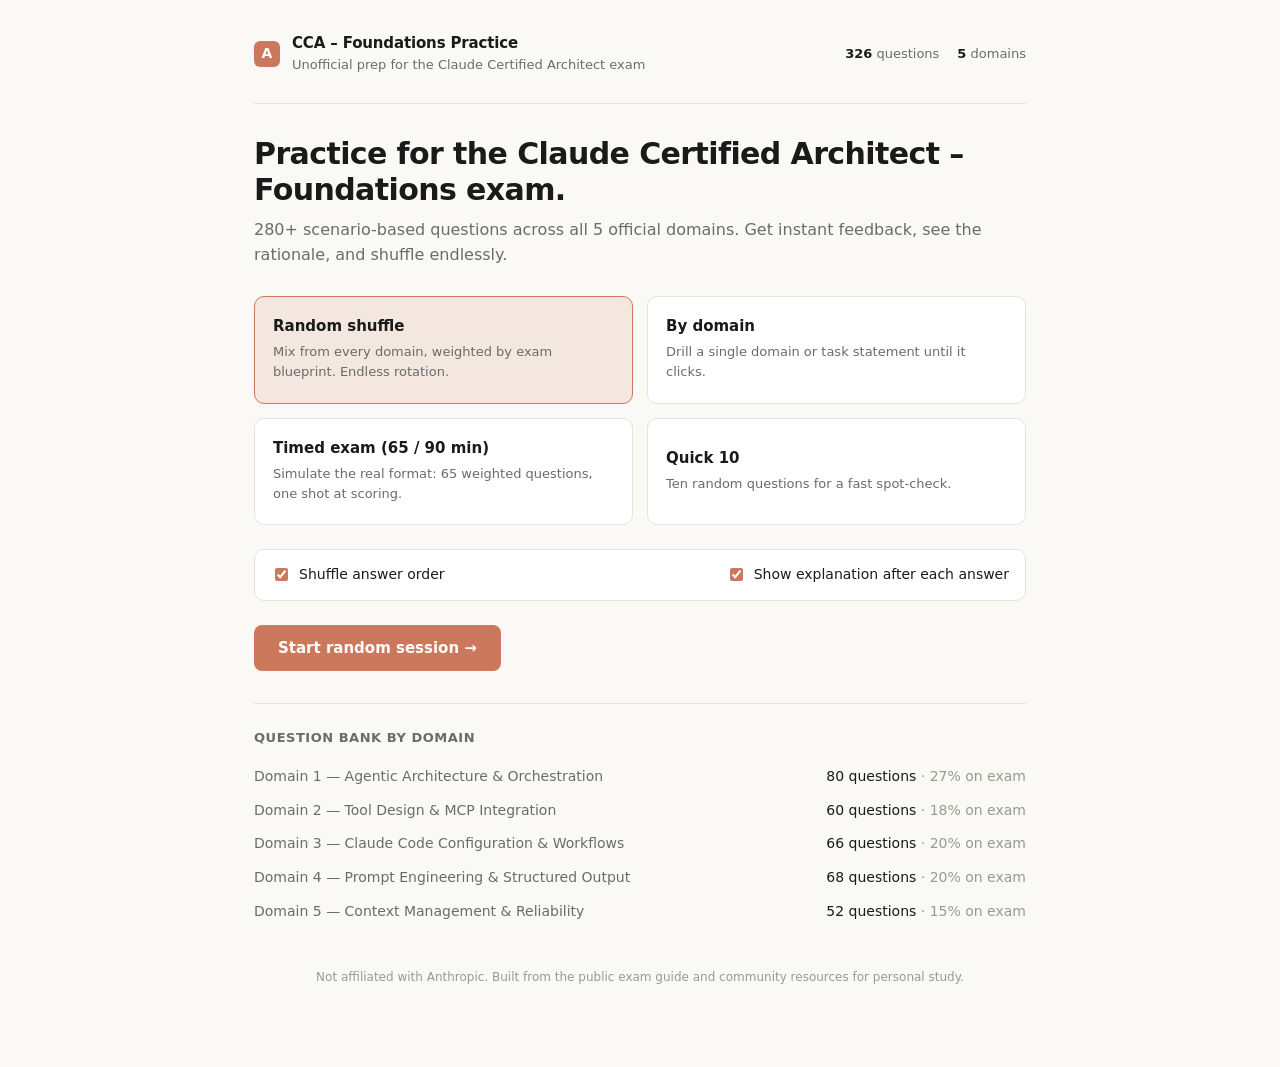
==== index.html @ 856ae4ff "Add files via upload" ====
<!DOCTYPE html>
<html lang="en">
<head>
<meta charset="UTF-8" />
<meta name="viewport" content="width=device-width, initial-scale=1.0" />
<title>Claude Certified Architect – Foundations · Practice</title>
<style>
  :root {
    --bg: #faf9f5;
    --surface: #ffffff;
    --surface-alt: #f5f4ed;
    --border: #e5e3da;
    --border-strong: #d6d3c4;
    --text: #1a1a1a;
    --text-muted: #6b6b6b;
    --text-faint: #9a9890;
    --accent: #cc785c;
    --accent-dark: #b06246;
    --accent-soft: #f4e7df;
    --correct: #2f7d32;
    --correct-soft: #e6f1e6;
    --wrong: #c0392b;
    --wrong-soft: #f8e6e3;
    --code-bg: #f0eee6;
    --shadow: 0 1px 2px rgba(0,0,0,.03), 0 4px 12px rgba(0,0,0,.04);
  }
  * { box-sizing: border-box; }
  html, body { margin: 0; padding: 0; }
  body {
    font-family: -apple-system, BlinkMacSystemFont, "Segoe UI", Inter, system-ui, sans-serif;
    color: var(--text);
    background: var(--bg);
    line-height: 1.55;
    font-size: 16px;
    min-height: 100vh;
  }
  code, .mono {
    font-family: "SF Mono", Menlo, Consolas, "Liberation Mono", monospace;
    font-size: 0.92em;
    background: var(--code-bg);
    padding: 1px 5px;
    border-radius: 3px;
  }
  .container { max-width: 820px; margin: 0 auto; padding: 32px 24px 80px; }
  header.top { display: flex; align-items: center; justify-content: space-between; padding-bottom: 28px; border-bottom: 1px solid var(--border); margin-bottom: 32px; }
  .brand { display: flex; align-items: center; gap: 12px; }
  .brand-mark { width: 26px; height: 26px; border-radius: 6px; background: var(--accent); display: grid; place-items: center; color: white; font-weight: 700; font-size: 14px; }
  .brand-title { font-weight: 600; letter-spacing: -0.01em; font-size: 15px; }
  .brand-sub { color: var(--text-muted); font-size: 13px; }
  .stats-mini { display: flex; gap: 18px; font-size: 13px; color: var(--text-muted); }
  .stats-mini b { color: var(--text); font-weight: 600; }

  /* HOME */
  .hero h1 { font-size: 30px; line-height: 1.2; margin: 0 0 10px; letter-spacing: -0.02em; }
  .hero p.lead { color: var(--text-muted); margin: 0 0 28px; font-size: 16px; }

  .mode-grid { display: grid; grid-template-columns: 1fr 1fr; gap: 14px; margin-bottom: 24px; }
  .mode-card {
    background: var(--surface);
    border: 1px solid var(--border);
    border-radius: 10px;
    padding: 18px 18px 20px;
    cursor: pointer;
    transition: border-color .15s, transform .15s;
    text-align: left;
    font: inherit;
    color: inherit;
  }
  .mode-card:hover { border-color: var(--border-strong); }
  .mode-card.active { border-color: var(--accent); background: var(--accent-soft); }
  .mode-card h3 { margin: 0 0 4px; font-size: 15px; font-weight: 600; }
  .mode-card p { margin: 0; font-size: 13px; color: var(--text-muted); }

  .domain-picker { display: none; margin-bottom: 24px; }
  .domain-picker.visible { display: block; }
  .domain-picker label { display: flex; align-items: center; gap: 10px; padding: 10px 14px; background: var(--surface); border: 1px solid var(--border); border-radius: 8px; margin-bottom: 8px; cursor: pointer; transition: border-color .15s; }
  .domain-picker label:hover { border-color: var(--border-strong); }
  .domain-picker input[type="radio"] { accent-color: var(--accent); }
  .domain-picker .domain-meta { color: var(--text-muted); font-size: 13px; margin-left: auto; }

  .options-row { display: flex; align-items: center; justify-content: space-between; gap: 16px; margin-bottom: 24px; padding: 14px 16px; background: var(--surface); border: 1px solid var(--border); border-radius: 10px; }
  .options-row label { display: flex; align-items: center; gap: 8px; font-size: 14px; color: var(--text); cursor: pointer; }
  .options-row input { accent-color: var(--accent); }

  .start-btn {
    display: inline-flex; align-items: center; gap: 8px;
    background: var(--accent); color: white;
    border: none; padding: 14px 24px;
    border-radius: 8px; font-size: 15px; font-weight: 600;
    cursor: pointer; transition: background .15s;
    font-family: inherit;
  }
  .start-btn:hover { background: var(--accent-dark); }
  .start-btn:disabled { background: var(--border-strong); cursor: not-allowed; }
  .start-btn.secondary { background: var(--surface); color: var(--text); border: 1px solid var(--border); }
  .start-btn.secondary:hover { background: var(--surface-alt); border-color: var(--border-strong); }

  .domain-stats { margin-top: 32px; padding-top: 24px; border-top: 1px solid var(--border); }
  .domain-stats h4 { margin: 0 0 12px; font-size: 13px; font-weight: 600; color: var(--text-muted); text-transform: uppercase; letter-spacing: 0.04em; }
  .domain-stat { display: flex; justify-content: space-between; padding: 6px 0; font-size: 14px; color: var(--text-muted); }
  .domain-stat b { color: var(--text); font-weight: 500; }

  /* QUIZ */
  .quiz-header { display: flex; align-items: center; justify-content: space-between; margin-bottom: 24px; padding-bottom: 14px; border-bottom: 1px solid var(--border); }
  .quiz-progress { font-size: 14px; color: var(--text-muted); }
  .quiz-progress b { color: var(--text); font-weight: 600; }
  .quiz-score { font-size: 14px; color: var(--text-muted); }
  .quiz-score .right { color: var(--correct); font-weight: 600; }
  .quiz-score .wrong { color: var(--wrong); font-weight: 600; }
  .quiz-timer { font-family: "SF Mono", Menlo, Consolas, monospace; font-size: 14px; color: var(--text); padding: 4px 10px; background: var(--surface-alt); border-radius: 6px; border: 1px solid var(--border); }
  .quiz-timer.warning { color: var(--wrong); border-color: var(--wrong); }
  .quiz-exit { background: none; border: none; color: var(--text-muted); cursor: pointer; font-size: 13px; padding: 6px 10px; border-radius: 6px; font-family: inherit; }
  .quiz-exit:hover { background: var(--surface-alt); color: var(--text); }

  .question-card {
    background: var(--surface);
    border: 1px solid var(--border);
    border-radius: 12px;
    padding: 28px 30px;
    margin-bottom: 24px;
  }
  .question-domain { font-size: 12px; color: var(--accent); font-weight: 600; text-transform: uppercase; letter-spacing: 0.06em; margin-bottom: 12px; }
  .question-text { font-size: 16px; line-height: 1.6; margin: 0 0 22px; color: var(--text); }
  .question-text code { background: var(--code-bg); }

  .options { display: flex; flex-direction: column; gap: 10px; }
  .option {
    display: flex; align-items: flex-start; gap: 12px;
    padding: 14px 16px;
    background: var(--surface);
    border: 1px solid var(--border);
    border-radius: 8px;
    cursor: pointer;
    transition: border-color .12s, background .12s;
    font-size: 15px;
    line-height: 1.5;
  }
  .option:hover:not(.disabled) { border-color: var(--border-strong); background: var(--surface-alt); }
  .option.selected { border-color: var(--accent); background: var(--accent-soft); }
  .option.correct { border-color: var(--correct); background: var(--correct-soft); }
  .option.wrong { border-color: var(--wrong); background: var(--wrong-soft); }
  .option.disabled { cursor: default; }
  .option-letter {
    flex-shrink: 0;
    width: 26px; height: 26px;
    border-radius: 50%;
    background: var(--surface-alt);
    border: 1px solid var(--border);
    display: grid; place-items: center;
    font-size: 13px; font-weight: 600;
    color: var(--text-muted);
  }
  .option.selected .option-letter { background: var(--accent); color: white; border-color: var(--accent); }
  .option.correct .option-letter { background: var(--correct); color: white; border-color: var(--correct); }
  .option.wrong .option-letter { background: var(--wrong); color: white; border-color: var(--wrong); }
  .option-text { flex: 1; }
  .option-text code { font-size: 0.88em; }

  .verdict {
    margin-top: 22px;
    padding: 18px 20px;
    border-radius: 8px;
    border-left: 3px solid;
  }
  .verdict.correct { background: var(--correct-soft); border-left-color: var(--correct); }
  .verdict.wrong { background: var(--wrong-soft); border-left-color: var(--wrong); }
  .verdict-title { font-weight: 600; margin-bottom: 8px; font-size: 14px; }
  .verdict.correct .verdict-title { color: var(--correct); }
  .verdict.wrong .verdict-title { color: var(--wrong); }
  .verdict-explanation { font-size: 14px; line-height: 1.6; color: var(--text); }
  .verdict-explanation code { background: rgba(0,0,0,.06); }

  .actions { display: flex; gap: 12px; justify-content: space-between; align-items: center; margin-top: 8px; }
  .actions-left, .actions-right { display: flex; gap: 10px; }

  /* SUMMARY */
  .summary-card { background: var(--surface); border: 1px solid var(--border); border-radius: 12px; padding: 32px; text-align: center; margin-bottom: 24px; }
  .summary-card h2 { margin: 0 0 8px; font-size: 26px; letter-spacing: -0.02em; }
  .summary-card .big-score { font-size: 56px; font-weight: 700; color: var(--accent); margin: 18px 0 6px; letter-spacing: -0.03em; }
  .summary-card .scaled-score { font-size: 14px; color: var(--text-muted); margin-bottom: 24px; }
  .summary-card .pass-pill { display: inline-block; padding: 6px 14px; border-radius: 999px; font-size: 13px; font-weight: 600; }
  .summary-card .pass-pill.pass { background: var(--correct-soft); color: var(--correct); }
  .summary-card .pass-pill.fail { background: var(--wrong-soft); color: var(--wrong); }
  .summary-breakdown { background: var(--surface); border: 1px solid var(--border); border-radius: 12px; padding: 20px 24px; margin-bottom: 24px; }
  .summary-breakdown h4 { margin: 0 0 14px; font-size: 14px; font-weight: 600; }
  .breakdown-row { display: flex; align-items: center; gap: 12px; padding: 8px 0; font-size: 14px; }
  .breakdown-name { flex: 1; }
  .breakdown-bar { flex: 2; height: 8px; background: var(--surface-alt); border-radius: 4px; overflow: hidden; }
  .breakdown-bar-fill { height: 100%; background: var(--accent); transition: width .4s ease; }
  .breakdown-num { font-variant-numeric: tabular-nums; color: var(--text-muted); min-width: 60px; text-align: right; }

  .footer-note { text-align: center; font-size: 12px; color: var(--text-faint); margin-top: 40px; }

  @media (max-width: 600px) {
    .container { padding: 20px 16px 60px; }
    .question-card { padding: 22px 20px; }
    .mode-grid { grid-template-columns: 1fr; }
    .hero h1 { font-size: 24px; }
    .options-row { flex-direction: column; align-items: flex-start; }
  }
</style>
</head>
<body>
<div class="container">
  <header class="top">
    <div class="brand">
      <div class="brand-mark">A</div>
      <div>
        <div class="brand-title">CCA – Foundations Practice</div>
        <div class="brand-sub">Unofficial prep for the Claude Certified Architect exam</div>
      </div>
    </div>
    <div class="stats-mini" id="statsMini"></div>
  </header>

  <!-- HOME VIEW -->
  <section id="homeView">
    <div class="hero">
      <h1>Practice for the Claude Certified Architect – Foundations exam.</h1>
      <p class="lead">280+ scenario-based questions across all 5 official domains. Get instant feedback, see the rationale, and shuffle endlessly.</p>
    </div>

    <div class="mode-grid">
      <button class="mode-card active" data-mode="random" id="modeRandom">
        <h3>Random shuffle</h3>
        <p>Mix from every domain, weighted by exam blueprint. Endless rotation.</p>
      </button>
      <button class="mode-card" data-mode="domain" id="modeDomain">
        <h3>By domain</h3>
        <p>Drill a single domain or task statement until it clicks.</p>
      </button>
      <button class="mode-card" data-mode="exam" id="modeExam">
        <h3>Timed exam (65 / 90 min)</h3>
        <p>Simulate the real format: 65 weighted questions, one shot at scoring.</p>
      </button>
      <button class="mode-card" data-mode="quickset" id="modeQuickset">
        <h3>Quick 10</h3>
        <p>Ten random questions for a fast spot-check.</p>
      </button>
    </div>

    <div class="domain-picker" id="domainPicker"></div>

    <div class="options-row">
      <label><input type="checkbox" id="optShuffle" checked /> Shuffle answer order</label>
      <label><input type="checkbox" id="optExplain" checked /> Show explanation after each answer</label>
    </div>

    <button class="start-btn" id="startBtn">Start practice →</button>

    <div class="domain-stats">
      <h4>Question bank by domain</h4>
      <div id="domainStats"></div>
    </div>
  </section>

  <!-- QUIZ VIEW -->
  <section id="quizView" style="display:none;">
    <div class="quiz-header">
      <div class="quiz-progress">Question <b id="qNum">1</b> of <b id="qTotal">10</b></div>
      <div class="quiz-timer" id="quizTimer" style="display:none;">90:00</div>
      <div class="quiz-score" id="quizScore"><span class="right">0</span> correct · <span class="wrong">0</span> wrong</div>
      <button class="quiz-exit" id="quizExit">Exit</button>
    </div>
    <div id="questionContainer"></div>
  </section>

  <!-- SUMMARY VIEW -->
  <section id="summaryView" style="display:none;"></section>

  <div class="footer-note">
    Not affiliated with Anthropic. Built from the public exam guide and community resources for personal study.
  </div>
</div>

<script>
/* ====================================================================
   DOMAIN METADATA
   ==================================================================== */
const DOMAINS = {
  d1: { name: "Agentic Architecture & Orchestration", weight: 0.27, short: "Domain 1" },
  d2: { name: "Tool Design & MCP Integration", weight: 0.18, short: "Domain 2" },
  d3: { name: "Claude Code Configuration & Workflows", weight: 0.20, short: "Domain 3" },
  d4: { name: "Prompt Engineering & Structured Output", weight: 0.20, short: "Domain 4" },
  d5: { name: "Context Management & Reliability", weight: 0.15, short: "Domain 5" },
};

/* QUESTION_BANK is appended below in a separate <script> block. */
</script>
<script id="bankScript">
/* QUESTION BANK */
window.QUESTION_BANK = [
/* ============================================================
   DOMAIN 1 — Agentic Architecture & Orchestration (27%)
   ============================================================ */

/* --- 1.1 Agentic loop --- */
{domain:"d1",task:"1.1 Agentic loop",question:"You are implementing an agentic loop with the Claude Agent SDK. After each API response, what is the correct signal to determine whether the loop should continue executing tool calls?",options:["The value of <code>stop_reason</code> — continue when it is <code>\"tool_use\"</code>, terminate when it is <code>\"end_turn\"</code>","Whether the assistant's text content contains a phrase like 'I'm done' or 'task complete'","Whether you have exceeded an arbitrary maximum iteration count (e.g., 10 iterations)","Whether the most recent tool returned a success status code"],correct:0,explanation:"The agentic loop lifecycle is driven by <code>stop_reason</code>. The model returns <code>\"tool_use\"</code> when it wants you to execute tools and return results, and <code>\"end_turn\"</code> when it has finished. Parsing natural language, using iteration caps as the primary stopping mechanism, or checking tool status are all anti-patterns explicitly called out in the exam guide."},
{domain:"d1",task:"1.1 Agentic loop",question:"After Claude returns a <code>tool_use</code> response and your code executes the requested tool, what must happen before the next API call so the model can reason about the next action?",options:["The tool result must be appended to the conversation history as a <code>tool_result</code> message before the next request","The previous turns should be summarized to save context space","The system prompt should be regenerated to include the new information","The tool result should be stored externally and referenced by ID in the next prompt"],correct:0,explanation:"Tool results must be appended to conversation history so the model can incorporate the new information into its next reasoning step. Summarizing prematurely, regenerating the system prompt, or storing results externally would deprive the model of the data it needs to continue the loop coherently."},
{domain:"d1",task:"1.1 Agentic loop",question:"A junior engineer's agent terminates whenever the assistant message contains the word 'finished'. The agent occasionally stops mid-task. What anti-pattern is this?",options:["Using natural language signals as a loop termination indicator","Failing to handle <code>permission_denied</code> errors","Not using forced tool choice","Mismatched MCP server configurations"],correct:0,explanation:"Parsing assistant text to determine loop termination is an explicit anti-pattern. The correct mechanism is <code>stop_reason</code>. Models may use words like 'finished' mid-reasoning, which causes premature termination."},
{domain:"d1",task:"1.1 Agentic loop",question:"Which distinguishes a true agentic loop from a pre-configured decision tree?",options:["In an agentic loop, the model reasons about which tool to call next based on accumulated context; a decision tree follows fixed, pre-configured tool sequences","Agentic loops always run faster than decision trees","Agentic loops require an MCP server while decision trees do not","Decision trees can use parallel tool calls but agentic loops cannot"],correct:0,explanation:"Model-driven decision-making is the defining property of agentic loops. The model dynamically chooses what to do next based on tool outputs and prior context, rather than executing a pre-defined sequence."},
{domain:"d1",task:"1.1 Agentic loop",question:"Your loop relies on a hard cap of 5 iterations as the primary stop mechanism. Legitimate multi-step tasks get cut off; simple tasks waste iterations. What is the right fix?",options:["Drive termination by <code>stop_reason == \"end_turn\"</code>; reserve a generous iteration cap only as a safety backstop","Increase the cap to 50 so it rarely fires","Have the model emit a structured 'done' tool call instead","Switch to a non-agentic, single-prompt approach"],correct:0,explanation:"Iteration caps are appropriate only as a defensive backstop against runaway loops, not as the primary stopping signal. The model itself signals task completion via <code>stop_reason: \"end_turn\"</code>."},
{domain:"d1",task:"1.1 Agentic loop",question:"In the agentic loop, where does tool execution happen?",options:["Your application code runs the tool, then returns the result to Claude on the next request","Claude executes the tool internally inside the model","The MCP server executes the tool autonomously without your code","The tool is described in the system prompt but never actually executed"],correct:0,explanation:"Claude never executes tools directly — it requests tool calls. Your application is responsible for running the tool and feeding the result back as a <code>tool_result</code> message."},
{domain:"d1",task:"1.1 Agentic loop",question:"You receive a response with <code>stop_reason: \"end_turn\"</code> but the agent has not yet completed its multi-step task. What is most likely wrong?",options:["The model decided it had nothing more to do — review the system prompt and tool descriptions so it understands the full scope of the task","You should ignore <code>stop_reason</code> and keep calling tools","The Claude API is broken — file a bug","You need to add more iterations to the cap"],correct:0,explanation:"<code>end_turn</code> means the model believes it is done. If the model is terminating prematurely, the fix is in the inputs — clearer task descriptions, better tool descriptions, or richer initial context — not overriding the stop signal."},
{domain:"d1",task:"1.1 Agentic loop",question:"Which of these is the most reliable way for the model to communicate that it requires another iteration of tool execution?",options:["The <code>stop_reason</code> field set to <code>\"tool_use\"</code> with one or more <code>tool_use</code> blocks in the content","Assistant text saying 'Please run this tool next'","A custom tool named <code>need_more_iterations</code>","An undefined number of empty turns to signal continuation"],correct:0,explanation:"<code>stop_reason: \"tool_use\"</code> combined with concrete <code>tool_use</code> blocks is the standardized, deterministic signal. Anything else relies on parsing or convention."},
{domain:"d1",task:"1.1 Agentic loop",question:"Your team is debating whether to add tool results to conversation history or store them externally and pass only summaries. Which approach preserves the model's ability to reason about prior tool outputs?",options:["Appending the actual tool result content (potentially trimmed) to conversation history so the model can re-read it on subsequent turns","Discarding tool results after each turn to save context tokens","Storing results in a database and passing only the ID","Asking the model to memorize results in its weights"],correct:0,explanation:"The model is stateless across turns; everything it can reason about must be in the conversation history. Trimming verbose tool outputs is reasonable, but stripping them entirely leaves the model blind. (Models have no persistent memory.)"},
{domain:"d1",task:"1.1 Agentic loop",question:"Which is an anti-pattern for agentic loop control flow?",options:["Setting an arbitrary iteration cap as the primary stopping mechanism rather than as a safety net","Inspecting <code>stop_reason</code> after each response","Adding tool results back to the message history","Allowing the model to choose which tool to call next"],correct:0,explanation:"The exam guide explicitly lists 'setting arbitrary iteration caps as the primary stopping mechanism' as an anti-pattern."},

/* --- 1.2 Multi-agent coordinator-subagent --- */
{domain:"d1",task:"1.2 Coordinator-subagent",question:"In a hub-and-spoke multi-agent system, which agent is responsible for inter-subagent communication, error handling, and information routing?",options:["The coordinator agent — subagents communicate only through the coordinator, not directly with each other","Each subagent communicates peer-to-peer with the others as needed","A shared message bus that no agent owns","The Claude API itself routes messages automatically"],correct:0,explanation:"Hub-and-spoke means all inter-subagent communication goes through the coordinator. This gives observability, consistent error handling, and controlled information flow. Peer-to-peer subagent communication is an anti-pattern."},
{domain:"d1",task:"1.2 Coordinator-subagent",question:"You are running a multi-agent research system. The synthesis subagent reports it has 'no source material to summarize' even though the web search subagent ran successfully. What is the most likely cause?",options:["Subagents have isolated context — the coordinator did not explicitly pass the web search findings into the synthesis subagent's prompt","Claude lost the web search results between turns","The synthesis subagent's system prompt is too long","The web search subagent is hallucinating"],correct:0,explanation:"Subagents do NOT automatically inherit the coordinator's context or other subagents' outputs. The coordinator must explicitly pass relevant findings (with metadata like source URLs) in each subagent's prompt."},
{domain:"d1",task:"1.2 Coordinator-subagent",question:"After running a multi-agent research system on the topic 'impact of AI on creative industries,' your final reports cover only visual arts, completely missing music, writing, and film. The coordinator's logs show it decomposed the topic into: 'AI in digital art creation,' 'AI in graphic design,' and 'AI in photography.' What is the most likely root cause?",options:["The coordinator's task decomposition was too narrow, producing subagent assignments that didn't cover all relevant domains of the topic","The synthesis agent filtered out non-visual creative industries","The web search agent's queries were not comprehensive enough","The document analysis agent applied overly restrictive relevance criteria"],correct:0,explanation:"This is question 7 from the official guide. The coordinator's decomposition is the root cause — subagents executed correctly within the scope they were given. Blaming downstream agents misses that they did exactly what was asked."},
{domain:"d1",task:"1.2 Coordinator-subagent",question:"You want to reduce duplication across subagents researching a broad topic. What is the recommended approach?",options:["The coordinator partitions the research scope across subagents (e.g., distinct subtopics or source types) so each agent's work doesn't overlap","Run all subagents on the full topic and dedupe results afterward","Give every subagent identical prompts and pick the best result","Let subagents negotiate scope peer-to-peer"],correct:0,explanation:"The coordinator should partition scope upfront — assigning distinct subtopics or source types — to minimize redundancy and maximize coverage."},
{domain:"d1",task:"1.2 Coordinator-subagent",question:"Your coordinator agent always routes every query through the full pipeline (search → analyze → synthesize → report), even for simple lookups. What pattern would make the system more efficient?",options:["Design the coordinator to analyze query requirements and dynamically select which subagents to invoke","Hard-code the pipeline order in code so it cannot be skipped","Replace subagents with a single monolithic agent","Remove the synthesis agent for simple cases"],correct:0,explanation:"Dynamic subagent selection is the recommended pattern. The coordinator should analyze the query and route only through subagents that are actually needed."},
{domain:"d1",task:"1.2 Coordinator-subagent",question:"Why is iterative refinement (coordinator evaluates synthesis output → re-delegates to fill gaps → re-invokes synthesis) often more effective than a single-pass pipeline?",options:["A single pass cannot self-correct for missing coverage; iterative refinement lets the coordinator close gaps until coverage is sufficient","Iterative refinement is always cheaper","It avoids the need for any subagents at all","Single-pass pipelines do not support tool use"],correct:0,explanation:"Iterative refinement enables the coordinator to detect coverage gaps in the synthesis output and re-delegate targeted queries — producing higher-quality, more complete results."},
{domain:"d1",task:"1.2 Coordinator-subagent",question:"Two subagents in your system communicate directly with each other to share intermediate findings. What problem does this create?",options:["It bypasses the coordinator, losing observability, consistent error handling, and controlled information flow","It improves performance because messages don't have to round-trip","It is the recommended pattern for coordinator-subagent systems","It only works if both subagents share the same system prompt"],correct:0,explanation:"All subagent communication should be routed through the coordinator. Peer-to-peer subagent chatter undermines the architectural benefits of hub-and-spoke."},
{domain:"d1",task:"1.2 Coordinator-subagent",question:"In a hub-and-spoke pattern, the coordinator's primary responsibilities include all of the following EXCEPT:",options:["Inheriting context automatically from each subagent at the end of their work","Task decomposition","Delegation to appropriate subagents","Aggregating results from multiple subagents"],correct:0,explanation:"There is no automatic context inheritance from subagents — they return results explicitly. The coordinator's job is decomposition, delegation, aggregation, and error handling."},
{domain:"d1",task:"1.2 Coordinator-subagent",question:"A risk specific to coordinator-led task decomposition is:",options:["Overly narrow decomposition that produces subagent assignments which fail to cover all relevant aspects of a broad topic","Subagents refusing to follow instructions","The coordinator running out of memory","The Task tool returning incorrect results"],correct:0,explanation:"The exam guide highlights overly narrow task decomposition as a key risk leading to incomplete topic coverage."},
{domain:"d1",task:"1.2 Coordinator-subagent",question:"You design coordinator prompts that specify research goals and quality criteria, not step-by-step procedural instructions. Why?",options:["Goals-and-criteria prompts let subagents adapt their approach to what they discover; step-by-step instructions prevent useful adaptation","Procedural instructions cause MCP servers to fail","The Task tool only accepts goal-based prompts","Goals-and-criteria prompts are required by the Claude API"],correct:0,explanation:"Specifying goals and quality criteria gives subagents room to adapt. Rigid procedural instructions remove the very flexibility that makes agentic systems valuable."},

/* --- 1.3 Subagent invocation, context passing --- */
{domain:"d1",task:"1.3 Subagent invocation",question:"You configured a coordinator agent that needs to spawn subagents, but the coordinator cannot invoke them. What is most likely missing?",options:["The coordinator's <code>allowedTools</code> does not include <code>\"Task\"</code>","The subagents are missing their system prompts","The MCP server is not running","The coordinator's model has insufficient context"],correct:0,explanation:"The <code>Task</code> tool is the mechanism for spawning subagents. <code>allowedTools</code> must include <code>\"Task\"</code> for a coordinator to invoke them."},
{domain:"d1",task:"1.3 Subagent invocation",question:"To explore two different refactoring strategies from a shared codebase analysis baseline, which Agent SDK feature should you use?",options:["<code>fork_session</code> — creates independent branches from a shared analysis baseline","<code>--resume</code> — resumes a single named session","<code>Task</code> tool — only for spawning new subagents","<code>/compact</code> — only for reducing context"],correct:0,explanation:"<code>fork_session</code> is purpose-built for exploring divergent approaches from a shared baseline. Each branch is independent but shares the same starting point."},
{domain:"d1",task:"1.3 Subagent invocation",question:"You want a coordinator to dispatch parallel subagents to research three independent subtopics simultaneously. What's the right pattern?",options:["Emit multiple <code>Task</code> tool calls in a single coordinator response, rather than across separate turns","Send three separate API requests in parallel from your application","Have one subagent recursively spawn the others","Use <code>tool_choice: \"any\"</code> three times"],correct:0,explanation:"Parallel subagents are launched by emitting multiple <code>Task</code> tool calls in one coordinator response. This is how parallelism is expressed in the Agent SDK."},
{domain:"d1",task:"1.3 Subagent invocation",question:"A subagent's prompt receives a list of web search findings. To preserve source attribution through downstream synthesis, you should structure the data so:",options:["Content and metadata (source URLs, document names, page numbers) are separated and explicitly labeled","All findings are concatenated into a single string with no markers","Sources are stripped to save tokens; only claims are kept","Metadata is sent in a separate API request"],correct:0,explanation:"Structured separation of content from metadata is essential for downstream agents to preserve attribution. Concatenation loses traceability."},
{domain:"d1",task:"1.3 Subagent invocation",question:"What is the <code>AgentDefinition</code> object used to configure?",options:["The description, system prompt, and tool restrictions for a specific subagent type","The model parameters like temperature and max tokens","The MCP server's authentication credentials","The CLAUDE.md hierarchy"],correct:0,explanation:"<code>AgentDefinition</code> configures per-subagent settings: descriptions, system prompts, and tool restrictions."},
{domain:"d1",task:"1.3 Subagent invocation",question:"Your synthesis subagent receives a prompt that references 'the findings' but contains no actual findings. What is the bug?",options:["The coordinator failed to inline the prior agents' findings directly into the synthesis subagent's prompt","The synthesis subagent's <code>allowedTools</code> is wrong","The Task tool requires explicit fork instructions","The model needs more max_tokens"],correct:0,explanation:"Subagents don't share memory. Findings from prior agents must be included verbatim (or structured) inside the new subagent's prompt."},
{domain:"d1",task:"1.3 Subagent invocation",question:"A user keeps asking 'what did you find earlier?' after subagents return their work. Where should you persist findings so the coordinator can reference them later?",options:["In the coordinator's own conversation context (e.g., scratchpad files or in-message summaries) — subagents' internal context is not shared","In each subagent's system prompt","In a global variable in your application","Via the Task tool's built-in shared memory"],correct:0,explanation:"There is no built-in shared memory between subagents. The coordinator must explicitly capture findings into its own context (a scratchpad file or summary block) for later reference."},
{domain:"d1",task:"1.3 Subagent invocation",question:"Why is it preferable to pass complete findings into a subagent's prompt rather than relying on parent context inheritance?",options:["Subagent context is isolated; no inheritance exists, so anything the subagent needs must be passed explicitly","Inheritance is too slow","Inheritance requires special MCP servers","The model's training prevents inheritance"],correct:0,explanation:"There is no automatic parent-to-subagent context inheritance. Explicit passing is the only reliable mechanism."},
{domain:"d1",task:"1.3 Subagent invocation",question:"You want subagents to handle ambiguous research questions adaptively rather than mechanically follow instructions. How should you phrase coordinator prompts?",options:["Specify research goals and quality criteria, leaving the subagent room to adapt its method","Provide step-by-step procedural instructions for every possible sub-case","Have the coordinator generate a deterministic plan first, then dispatch","Use <code>tool_choice: \"any\"</code> for every subagent invocation"],correct:0,explanation:"Goals-and-criteria prompts enable subagent adaptability; rigid procedural instructions undermine it."},
{domain:"d1",task:"1.3 Subagent invocation",question:"In a coordinator-subagent system, which is true of <code>fork_session</code>?",options:["It creates independent branches from a shared analysis baseline so parallel exploration paths can diverge","It restores a single past session by name","It enables peer-to-peer subagent communication","It is the only way to spawn subagents"],correct:0,explanation:"<code>fork_session</code> is specifically for branching from a baseline. <code>--resume</code> is for restoring a single named session; <code>Task</code> is for spawning subagents."},

/* --- 1.4 Multi-step workflows, enforcement, handoffs --- */
{domain:"d1",task:"1.4 Enforcement & handoffs",question:"Production data shows that in 12% of cases, your customer support agent skips <code>get_customer</code> entirely and calls <code>lookup_order</code> using only the customer's stated name, occasionally leading to misidentified accounts and incorrect refunds. What change would most effectively address this reliability issue?",options:["Add a programmatic prerequisite that blocks <code>lookup_order</code> and <code>process_refund</code> calls until <code>get_customer</code> has returned a verified customer ID","Enhance the system prompt to state that customer verification via <code>get_customer</code> is mandatory before any order operations","Add few-shot examples showing the agent always calling <code>get_customer</code> first, even when customers volunteer order details","Implement a routing classifier that analyzes each request and enables only the subset of tools appropriate for that request type"],correct:0,explanation:"This is question 1 from the official guide. When a specific tool sequence is required for critical business logic (like verifying customer identity before processing refunds), programmatic enforcement provides deterministic guarantees. Prompt-based approaches (B and C) are probabilistic. Option D addresses tool availability, not ordering."},
{domain:"d1",task:"1.4 Enforcement & handoffs",question:"For a workflow with financial consequences (e.g., refunds above $500 require human approval), which approach gives deterministic compliance?",options:["A programmatic hook that intercepts the tool call and blocks/escalates based on the amount","A system prompt instruction that says 'never approve refunds above $500'","Few-shot examples that demonstrate refusals","Using <code>tool_choice: \"any\"</code>"],correct:0,explanation:"Hooks and programmatic interceptors give deterministic guarantees. Prompt-based instructions, including emphatic ones, have a non-zero failure rate and are unsuitable when financial consequences are involved."},
{domain:"d1",task:"1.4 Enforcement & handoffs",question:"You need to escalate a complex case to a human agent who will not have access to the conversation transcript. The handoff summary should include:",options:["Customer ID, root cause analysis, refund amount, and recommended action","The entire conversation transcript verbatim","Only the customer's original complaint","A link to the agent's internal scratchpad"],correct:0,explanation:"Structured handoff summaries include the data the human needs to act: customer ID, root cause, amounts, and a recommended action. Dumping a transcript or sending only the complaint forces the human to redo the work."},
{domain:"d1",task:"1.4 Enforcement & handoffs",question:"A customer message contains multiple unrelated concerns (billing dispute + shipping question + account update). What's the recommended approach?",options:["Decompose the message into distinct items and investigate each in parallel using shared context, then synthesize a unified resolution","Address only the first concern; ask the customer to resend the rest","Escalate the entire message to a human","Pick the one concern with the highest priority and ignore the rest"],correct:0,explanation:"Multi-concern requests should be decomposed and processed in parallel using shared context, then synthesized. This is more efficient and more thorough than sequential single-concern handling."},
{domain:"d1",task:"1.4 Enforcement & handoffs",question:"Why is prompt-based guidance insufficient when compliance is required (e.g., identity verification before financial operations)?",options:["Prompt instructions have a non-zero failure rate; deterministic compliance requires programmatic mechanisms","Prompts cost too much in tokens","Prompts are slower than hooks","Prompts cannot reference tool names"],correct:0,explanation:"Probabilistic compliance from prompts is unacceptable when failures have legal or financial consequences. Hooks/prerequisites give deterministic enforcement."},
{domain:"d1",task:"1.4 Enforcement & handoffs",question:"You want to block <code>process_refund</code> until <code>get_customer</code> has returned a verified ID. Where does this logic belong?",options:["In a programmatic prerequisite gate that checks state before allowing <code>process_refund</code>","In the system prompt as a 'never call X before Y' rule","Inside the model's training","In a follow-up review pass after the call already happened"],correct:0,explanation:"Programmatic gates enforce ordering reliably. System prompt rules can be bypassed by the model on edge cases."},
{domain:"d1",task:"1.4 Enforcement & handoffs",question:"Which of the following is NOT a recommended element of a structured handoff to a human agent?",options:["The agent's internal reasoning trace from every prior turn","Customer ID","Root cause analysis","Recommended action"],correct:0,explanation:"Reasoning traces are noise to the receiving human; they need structured, actionable summaries — customer ID, root cause, and recommendation."},
{domain:"d1",task:"1.4 Enforcement & handoffs",question:"Your agent achieves 55% first-contact resolution — well below the 80% target. Logs show it escalates straightforward cases (e.g., standard damage replacements with photo evidence) while attempting to autonomously handle complex situations requiring policy exceptions. What's the most effective way to improve escalation calibration?",options:["Add explicit escalation criteria to the system prompt with few-shot examples demonstrating when to escalate versus resolve autonomously","Have the agent self-report a confidence score (1-10) before each response and route to humans when confidence falls below a threshold","Deploy a separate classifier model trained on historical tickets to predict escalation","Implement sentiment analysis to detect customer frustration and auto-escalate"],correct:0,explanation:"This is question 3 from the official guide. Explicit criteria with few-shot examples directly addresses the root cause: unclear decision boundaries. LLM self-reported confidence is poorly calibrated, classifier-based routing is over-engineered, and sentiment doesn't correlate with case complexity."},
{domain:"d1",task:"1.4 Enforcement & handoffs",question:"For a workflow with strict ordering requirements (e.g., 'always preview before execute'), which design is most reliable?",options:["Two separate tools — <code>preview</code> returns a single-use token; <code>execute</code> requires that token","One tool with a <code>preview: boolean</code> flag","A system prompt rule stating 'always preview first'","Few-shot examples that demonstrate preview-first behavior"],correct:0,explanation:"Two tools where <code>execute</code> requires a token from <code>preview</code> makes the unsafe path structurally impossible. Flags and prompt rules can be bypassed."},
{domain:"d1",task:"1.4 Enforcement & handoffs",question:"A frustrated customer requests a human agent immediately. The issue is straightforward and within agent capability. What is the recommended response?",options:["Acknowledge the frustration, offer resolution since the issue is solvable, and escalate only if the customer reiterates the preference for a human","Silently process the resolution without acknowledging the human request","Immediately escalate without offering resolution","Ask the customer to fill out a satisfaction survey first"],correct:0,explanation:"Acknowledging frustration while offering resolution respects the customer; escalating only on reiteration honors their stated preference if they still want it. Silently overriding the request is disrespectful; immediate escalation without offering resolution wastes the agent's capability."},
{domain:"d1",task:"1.4 Enforcement & handoffs",question:"You want to ensure a refund above a $500 threshold cannot be processed by the agent under any circumstances. Where do you place this rule?",options:["In a tool call interception hook that blocks calls exceeding the threshold and redirects to human escalation","Inside the tool description as a written boundary","In the system prompt with 'NEVER refund above $500'","In a post-hoc audit log review"],correct:0,explanation:"Tool call interception hooks provide deterministic enforcement. Written boundaries and prompts have a non-zero failure rate; audit reviews are reactive, not preventive."},

/* --- 1.5 Hooks --- */
{domain:"d1",task:"1.5 Agent SDK hooks",question:"You have multiple MCP tools returning timestamps in different formats (Unix epoch, ISO 8601, custom). The agent makes incorrect date calculations. What pattern fixes this without modifying each MCP tool?",options:["Implement a <code>PostToolUse</code> hook that normalizes timestamps to a single format before the model processes the tool result","Add detailed format instructions in the system prompt","Use few-shot examples of date conversions","Force the model to call a separate date_normalize tool after each lookup"],correct:0,explanation:"<code>PostToolUse</code> hooks intercept tool results and transform them before the model sees them. This is the deterministic, low-overhead fix for heterogeneous formats."},
{domain:"d1",task:"1.5 Agent SDK hooks",question:"Which is the key distinction between hooks and prompt-based enforcement?",options:["Hooks provide deterministic guarantees; prompt instructions provide probabilistic compliance","Hooks are slower than prompts","Prompts can run code; hooks cannot","Hooks only work for OpenAI models"],correct:0,explanation:"Hooks intercept tool calls or results at the framework level — they fire every time. Prompts depend on the model's probabilistic compliance."},
{domain:"d1",task:"1.5 Agent SDK hooks",question:"You want to block any outgoing <code>process_refund</code> call exceeding $500 and redirect to a human escalation workflow. Which hook pattern fits?",options:["A tool call interception hook that inspects parameters before execution and either blocks or rewrites the call","A <code>PostToolUse</code> hook on the refund tool's output","A system prompt rule with emphatic CAPS","A post-hoc audit that flags violations after the fact"],correct:0,explanation:"Tool call interception (pre-execution) is exactly the pattern for compliance-critical blocking. <code>PostToolUse</code> fires after the call has already happened, which is too late for a block."},
{domain:"d1",task:"1.5 Agent SDK hooks",question:"When should you choose hooks over prompt-based enforcement?",options:["Whenever business rules require guaranteed compliance (financial, legal, regulatory)","Only when you cannot write a good system prompt","Whenever you want to save tokens","When the model is small"],correct:0,explanation:"Guaranteed-compliance rules demand hooks. Prompts are appropriate for guidance and style; they are unreliable for rules where any failure is unacceptable."},
{domain:"d1",task:"1.5 Agent SDK hooks",question:"A <code>PostToolUse</code> hook's typical purpose is to:",options:["Transform or normalize tool results before the model processes them","Decide whether to allow the tool call in the first place","Generate the next assistant message","Reset the agentic loop"],correct:0,explanation:"<code>PostToolUse</code> fires after a tool returns — the right place to reshape or normalize data on its way back to the model."},
{domain:"d1",task:"1.5 Agent SDK hooks",question:"Which scenario is best suited to a tool call interception hook (pre-execution)?",options:["Enforcing a hard policy boundary (e.g., refunds > $500 must escalate)","Reformatting the result of a database query","Adding a friendly closing message","Combining multiple tool results"],correct:0,explanation:"Pre-execution interception is ideal for enforcing hard policy boundaries because the rule fires before any side effect."},
{domain:"d1",task:"1.5 Agent SDK hooks",question:"Your team relies on a system prompt rule to enforce that all customer-facing refunds are escalated above a threshold. After a year of operation, you discover 3 violations. The right architectural change is:",options:["Replace the prompt rule with a programmatic interception hook so compliance is deterministic","Make the prompt instructions more emphatic (e.g., add CAPS and 'IMPORTANT:')","Train a custom model on past violations","Ignore the violations as statistically rare"],correct:0,explanation:"Three real violations prove prompt-based enforcement is not deterministic. Hooks make this rule structurally enforced."},
{domain:"d1",task:"1.5 Agent SDK hooks",question:"For policy compliance vs. data normalization, which hook types match these use cases?",options:["Pre-call interception for policy enforcement; <code>PostToolUse</code> for normalization","<code>PostToolUse</code> for both","Pre-call for both","Neither — both should be in the system prompt"],correct:0,explanation:"Pre-call hooks block or rewrite outgoing calls (policy). <code>PostToolUse</code> hooks transform incoming results (normalization)."},
{domain:"d1",task:"1.5 Agent SDK hooks",question:"You build a hook to redirect blocked refund attempts to a human escalation workflow. What additional element should the hook return so the agent communicates appropriately?",options:["A structured error or rerouted result with a customer-friendly explanation and the escalation path","A silent no-op so the agent doesn't notice","An empty tool result","The model's reasoning text to display to the customer"],correct:0,explanation:"The agent needs context to communicate the outcome — a customer-friendly explanation plus the escalation path. Silent failures or empty results leave the agent (and the customer) in the dark."},
{domain:"d1",task:"1.5 Agent SDK hooks",question:"Which is the strongest reason to prefer hooks for compliance-critical rules?",options:["Hooks fire deterministically every time; prompt instructions have a non-zero failure rate","Hooks are easier to write","Hooks reduce token costs","Hooks scale better"],correct:0,explanation:"Determinism is the binding reason. Even well-written prompts are probabilistic, which is unacceptable for compliance-critical rules."},

/* --- 1.6 Task decomposition --- */
{domain:"d1",task:"1.6 Task decomposition",question:"For a code review that always checks style → security → documentation in the same order, which decomposition pattern fits best?",options:["Prompt chaining — a fixed sequential pipeline","Dynamic decomposition based on intermediate findings","Routing","Orchestrator-workers"],correct:0,explanation:"When the steps are known and stable, prompt chaining is the simplest and cheapest pattern. Dynamic decomposition is overkill for predictable workflows."},
{domain:"d1",task:"1.6 Task decomposition",question:"For an open-ended task like 'add comprehensive tests to a legacy codebase', what decomposition strategy is recommended?",options:["First map structure and identify high-impact areas, then build a prioritized plan that adapts as dependencies are discovered","Predefine every test case before any analysis","Generate tests file by file in alphabetical order","Use a fixed three-step pipeline: lint → test → commit"],correct:0,explanation:"Open-ended tasks call for adaptive plans: map structure, identify high-impact areas, then iterate. Fixed pipelines fail when the right next step depends on what you've already found."},
{domain:"d1",task:"1.6 Task decomposition",question:"A pull request modifies 14 files across the stock tracking module. Your single-pass review analyzing all files together produces inconsistent results: detailed feedback for some files but superficial comments for others, obvious bugs missed, and contradictory feedback — flagging a pattern as problematic in one file while approving identical code elsewhere in the same PR. How should you restructure the review?",options:["Split into focused passes: analyze each file individually for local issues, then run a separate integration-focused pass examining cross-file data flow","Require developers to split large PRs into smaller submissions of 3-4 files before the automated review runs","Switch to a higher-tier model with a larger context window to give all 14 files adequate attention in one pass","Run three independent review passes on the full PR and only flag issues that appear in at least two of the three runs"],correct:0,explanation:"This is question 12 from the official guide. Splitting reviews into focused passes addresses attention dilution. A larger context window doesn't solve attention quality. Requiring smaller PRs shifts burden to developers. Triple-pass voting suppresses real bugs caught intermittently."},
{domain:"d1",task:"1.6 Task decomposition",question:"For 'predictable multi-aspect reviews' (e.g., always do A then B then C), which pattern is the right fit?",options:["Prompt chaining","Routing","Orchestrator-workers","Dynamic decomposition"],correct:0,explanation:"Prompt chaining is the pattern for predictable multi-aspect workflows with known steps. Other patterns add complexity that isn't needed."},
{domain:"d1",task:"1.6 Task decomposition",question:"For 'open-ended investigation' tasks where each finding reshapes the plan, which pattern fits?",options:["Dynamic decomposition (adaptive subtask generation based on intermediate findings)","Prompt chaining","Routing","Fixed pipeline"],correct:0,explanation:"Dynamic decomposition is for tasks whose structure can't be predetermined. Fixed pipelines fail because subsequent steps depend on what you find."},
{domain:"d1",task:"1.6 Task decomposition",question:"Why split a large multi-file code review into per-file local passes plus a separate cross-file integration pass?",options:["Splitting avoids attention dilution that occurs when a single pass tries to give equal depth across many files","Splitting is required by the Claude API","Per-file passes save 50% of tokens","Cross-file passes are too slow to run in production"],correct:0,explanation:"Attention dilution is the core issue. Per-file passes give consistent depth on local issues; a separate cross-file pass focuses on data-flow concerns."},
{domain:"d1",task:"1.6 Task decomposition",question:"You are deciding between prompt chaining and dynamic decomposition. The task is: 'investigate an unknown error in a legacy module.' Which fits?",options:["Dynamic decomposition — the next subtask depends on what is discovered at each step","Prompt chaining — error investigation is always a fixed sequence","Routing — classify the error first, then dispatch","Neither — use a single-prompt approach"],correct:0,explanation:"Investigation tasks are open-ended; adaptive decomposition is the right pattern. The right next step depends on findings."},
{domain:"d1",task:"1.6 Task decomposition",question:"Decomposing 'add comprehensive tests to a legacy codebase' requires mapping structure and identifying high-impact areas first. Why?",options:["Without prioritization, the task balloons; high-impact areas first ensures the work delivers value early and adapts to dependencies discovered","Mapping structure is required by Claude Code's CLI","Tests cannot be written without a sitemap","Legacy codebases reject test files placed in the wrong directory"],correct:0,explanation:"Prioritization by impact is critical for open-ended legacy tasks; mapping structure also reveals dependencies that reshape the plan as you go."},
{domain:"d1",task:"1.6 Task decomposition",question:"For a workflow where each step's output is the next step's input and the steps are predictable, the best pattern is:",options:["Prompt chaining","Dynamic decomposition","Multi-agent orchestration","Forked sessions"],correct:0,explanation:"Predictable sequential workflows are the textbook case for prompt chaining."},
{domain:"d1",task:"1.6 Task decomposition",question:"A pattern that combines an upfront analysis phase with adaptive subtask generation is best suited to:",options:["Tasks where the structure is unknown until exploration is done — e.g., legacy codebase investigations","Tasks with strict ordering requirements","Tasks with a fixed, repeatable structure","Tasks that have no dependencies"],correct:0,explanation:"Adaptive decomposition fits unknown-structure tasks. Strict ordering needs programmatic enforcement; fixed structure needs prompt chaining."},

/* --- 1.7 Session state, resume, fork --- */
{domain:"d1",task:"1.7 Session management",question:"To continue a specific prior conversation by name in Claude Code, you use:",options:["<code>--resume &lt;session-name&gt;</code>","<code>fork_session</code>","<code>--continue</code>","<code>/memory</code>"],correct:0,explanation:"<code>--resume</code> with a session name continues a specific named prior conversation. <code>fork_session</code> branches a session; <code>/memory</code> reviews loaded memory files."},
{domain:"d1",task:"1.7 Session management",question:"You want to explore two different testing strategies starting from the same shared codebase analysis. Which feature creates parallel exploration branches?",options:["<code>fork_session</code>","<code>--resume</code>","<code>--print</code>","<code>/compact</code>"],correct:0,explanation:"<code>fork_session</code> creates independent branches from a shared baseline — exactly the pattern for parallel exploration of divergent approaches."},
{domain:"d1",task:"1.7 Session management",question:"You resumed a prior session, but several files have been modified since then. The agent gives stale advice. What should you do?",options:["Inform the resumed session about the specific file changes for targeted re-analysis, or start fresh with an injected summary","Continue without telling the agent — it will figure out the changes itself","Re-run the entire investigation from scratch every time","Disable session resumption permanently"],correct:0,explanation:"When files change, you must tell the resumed session what changed (for targeted re-analysis) or start fresh with a summary. Stale tool results in the resumed context will mislead the agent."},
{domain:"d1",task:"1.7 Session management",question:"When prior tool results are stale (e.g., the codebase has changed significantly), which approach is more reliable?",options:["Start a new session with a structured summary of prior findings","Resume the old session and hope the model figures it out","Resume the old session and tell the model to ignore everything before the changes","Ignore session state and operate from scratch every time"],correct:0,explanation:"A fresh session with a structured summary avoids the model anchoring on stale facts in the prior transcript. Resuming with stale context is unreliable."},
{domain:"d1",task:"1.7 Session management",question:"For comparing two refactoring approaches that both build on a single completed codebase analysis, you should:",options:["Use <code>fork_session</code> so both branches start from the same baseline","Start two independent sessions from scratch","Use <code>--resume</code> twice in parallel","Disable session state entirely"],correct:0,explanation:"<code>fork_session</code> is purpose-built for this: branch from a shared baseline so both approaches start from the same analysis."},
{domain:"d1",task:"1.7 Session management",question:"Which is the best practice for resuming a named investigation across work sessions over multiple days?",options:["<code>claude --resume &lt;session-name&gt;</code>","Save the conversation to a text file and paste it in","Start fresh each day","Use multiple browser tabs"],correct:0,explanation:"<code>--resume</code> with a session name is the supported mechanism for continuing a specific named conversation across work sessions."},
{domain:"d1",task:"1.7 Session management",question:"When choosing between session resumption and starting fresh with an injected summary, the deciding factor is:",options:["Whether prior tool results and context are mostly still valid (resume) or stale (start fresh)","Time of day","Whether you have used the model in the last hour","Available context budget"],correct:0,explanation:"Validity of prior context is the right criterion. Resume when context is still valid; start fresh with a summary when it's stale."},
{domain:"d1",task:"1.7 Session management",question:"For exploring two divergent approaches from a shared analysis baseline, the pattern is:",options:["Fork the session — both branches share the baseline but evolve independently","Resume the session twice","Spawn two subagents with copies of the baseline","Run two prompt chains sequentially"],correct:0,explanation:"Forking is the exact pattern for divergent exploration from a shared baseline."},

/* ============================================================
   DOMAIN 2 — Tool Design & MCP Integration (18%)
   ============================================================ */

/* --- 2.1 Tool descriptions and boundaries --- */
{domain:"d2",task:"2.1 Tool descriptions",question:"Production logs show the agent frequently calls <code>get_customer</code> when users ask about orders (e.g., 'check my order #12345'), instead of calling <code>lookup_order</code>. Both tools have minimal descriptions ('Retrieves customer information' / 'Retrieves order details') and accept similar identifier formats. What's the most effective first step to improve tool selection reliability?",options:["Expand each tool's description to include input formats it handles, example queries, edge cases, and boundaries explaining when to use it versus similar tools","Add few-shot examples to the system prompt demonstrating correct tool selection patterns, with 5-8 examples showing order-related queries routing to <code>lookup_order</code>","Implement a routing layer that parses user input before each turn and pre-selects the appropriate tool based on detected keywords and identifier patterns","Consolidate both tools into a single <code>lookup_entity</code> tool that accepts any identifier and internally determines which backend to query"],correct:0,explanation:"This is question 2 from the official guide. Tool descriptions are the primary mechanism LLMs use for tool selection. When descriptions are minimal, models lack the context to differentiate similar tools. Option B adds token overhead without fixing the underlying issue. A routing layer over-engineers and bypasses the LLM's natural language understanding. Consolidation is a valid choice but more effort than a 'first step' warrants."},
{domain:"d2",task:"2.1 Tool descriptions",question:"What is the primary mechanism LLMs use to decide which tool to call?",options:["The tool's description","The tool's name only","The order tools are listed","The system prompt's tone"],correct:0,explanation:"Tool descriptions are the primary mechanism for selection. Names alone, ordering, or prompt tone are not sufficient signals."},
{domain:"d2",task:"2.1 Tool descriptions",question:"You have <code>analyze_content</code> and <code>analyze_document</code> tools with near-identical descriptions. The agent misroutes between them. Best fix?",options:["Rename one (e.g., to <code>extract_web_results</code>) and rewrite its description to make purpose, inputs, and boundaries unambiguous","Add a routing-rules section to the system prompt","Delete one of the tools entirely","Increase <code>max_tokens</code>"],correct:0,explanation:"Renaming and rewriting descriptions to eliminate overlap is the recommended fix. Distinct names plus distinct boundaries lead to reliable selection."},
{domain:"d2",task:"2.1 Tool descriptions",question:"Which of these is the strongest content to include in a tool description for an LLM?",options:["Input formats, example queries, edge cases, and explicit boundaries vs. similar tools","Internal implementation details","Author and version metadata","API endpoint URLs"],correct:0,explanation:"Descriptions should equip the model to choose: input formats, example queries, edge cases, and when to use it vs. alternatives."},
{domain:"d2",task:"2.1 Tool descriptions",question:"A generic <code>analyze_document</code> handles too many things and the model keeps using it inconsistently. Best architectural fix?",options:["Split it into purpose-specific tools (e.g., <code>extract_data_points</code>, <code>summarize_content</code>, <code>verify_claim_against_source</code>) with defined contracts","Make <code>analyze_document</code> the only available tool","Switch the model to extended thinking","Add a fallback tool"],correct:0,explanation:"Splitting overloaded generic tools into purpose-specific tools with clear contracts gives the model unambiguous choices and reduces misuse."},
{domain:"d2",task:"2.1 Tool descriptions",question:"Even with well-written tool descriptions, your model still sometimes ignores them. What other factor commonly overrides tool descriptions?",options:["Keyword-sensitive instructions in the system prompt that bias tool selection","The model's training cutoff date","The number of tools registered","The order tools are listed"],correct:0,explanation:"System prompt wording can create unintended tool associations (e.g., 'always analyze first' biasing the model toward analyze_*). Review prompts for keyword sensitivity."},
{domain:"d2",task:"2.1 Tool descriptions",question:"Which is NOT a good practice for tool description authoring?",options:["Encoding format hints in parameter names (e.g., <code>account_number_integer_eight_digits</code>)","Including example queries","Including edge cases","Explaining boundaries vs. similar tools"],correct:0,explanation:"Encoding format hints in parameter names is less effective than concise descriptions. The model reads descriptions; it doesn't parse semantics out of camelCase."},
{domain:"d2",task:"2.1 Tool descriptions",question:"Why do agents sometimes prefer a built-in tool (like <code>Grep</code>) over a more capable MCP tool?",options:["The MCP tool's description is too vague, so the model can't tell when it's better than the familiar built-in","MCP tools cost extra tokens to call","MCP tools always have permission errors","Built-in tools are always faster"],correct:0,explanation:"Non-adoption of MCP tools is almost always a description problem. Expand the description with capabilities, inputs, outputs, and when to prefer this tool."},
{domain:"d2",task:"2.1 Tool descriptions",question:"You want the model to reliably differentiate <code>fetch_url</code> (generic) from a constrained <code>load_document</code>. The recommended action is to:",options:["Replace generic tools with constrained alternatives whose descriptions clearly state the constraints (e.g., 'only validated document URLs')","Add <code>tool_choice: \"any\"</code>","Rename both tools to start with 'fetch'","Wrap both in a single tool"],correct:0,explanation:"Constrained alternatives with clear descriptions reduce misuse. A vague generic tool will be selected even when an inappropriate input is provided."},
{domain:"d2",task:"2.1 Tool descriptions",question:"Which of the following is the most effective single intervention to improve tool selection reliability when two tools have overlapping purposes?",options:["Rewrite descriptions to make purposes, inputs, outputs, and boundaries distinct","Set <code>tool_choice: \"auto\"</code>","Use more few-shot examples","Add the tool's signature to the system prompt"],correct:0,explanation:"Description rewriting is the highest-leverage fix. Few-shot examples help but add tokens; <code>tool_choice: \"auto\"</code> is the default and doesn't change selection."},

/* --- 2.2 Structured errors --- */
{domain:"d2",task:"2.2 Structured errors",question:"Which MCP flag is used to signal that a tool result represents a failure?",options:["<code>isError: true</code>","<code>status: \"failed\"</code>","<code>error_code: -1</code>","<code>retry: true</code>"],correct:0,explanation:"The MCP spec uses <code>isError</code> to signal failure in application-level tool results."},
{domain:"d2",task:"2.2 Structured errors",question:"Your tool returns the same generic <code>{\"error\": \"Operation failed\"}</code> for all failures. What problem does this cause for the agent?",options:["The agent cannot make appropriate recovery decisions because it can't distinguish transient, validation, business, or permission errors","Tokens are wasted","The model crashes","No problem — the agent will retry forever"],correct:0,explanation:"Uniform errors prevent intelligent recovery. The agent needs structured metadata (category, retryability, message) to choose the right next action."},
{domain:"d2",task:"2.2 Structured errors",question:"Which of these error categories should NOT be retried automatically?",options:["A business rule violation (e.g., 'insufficient funds for transfer')","A network timeout","A 503 Service Unavailable","A transient API rate-limit error"],correct:0,explanation:"Business rule violations are permanent — retrying won't change the outcome. Transient errors (timeouts, 503, rate limits) are appropriate to retry with backoff."},
{domain:"d2",task:"2.2 Structured errors",question:"You return structured error metadata. Which three fields are recommended by the exam guide?",options:["<code>errorCategory</code> (transient/validation/permission/business), <code>isRetryable</code> boolean, and a human-readable description","<code>http_status</code>, <code>retry_count</code>, and <code>stack_trace</code>","<code>severity</code>, <code>timestamp</code>, and <code>request_id</code>","<code>language</code>, <code>region</code>, and <code>customer_id</code>"],correct:0,explanation:"The exam guide specifies these three fields: an error category, an explicit retryability flag, and a human-readable description."},
{domain:"d2",task:"2.2 Structured errors",question:"For a business rule violation (policy says no refunds after 90 days), the structured error response should include:",options:["<code>retriable: false</code> and a customer-friendly explanation so the agent communicates appropriately","<code>retriable: true</code> with exponential backoff hints","An empty error message","Only the HTTP status code"],correct:0,explanation:"Business rule violations are non-retryable and need customer-friendly explanations so the agent can communicate clearly."},
{domain:"d2",task:"2.2 Structured errors",question:"A subagent encounters a transient network timeout. Best practice is to:",options:["Implement local recovery (retry within the subagent); only propagate to the coordinator if it can't be resolved locally, along with partial results and what was attempted","Always propagate immediately","Suppress the error and return an empty result as success","Terminate the entire multi-agent workflow"],correct:0,explanation:"Local recovery within subagents avoids unnecessary coordinator escalation for transient failures. Propagate only what can't be resolved, with partial results and context."},
{domain:"d2",task:"2.2 Structured errors",question:"A search tool returns no matches. The agent retries 5 times because the response looks like a failure. What's the design fix?",options:["Distinguish a valid empty result (successful query with no matches) from an access failure (timeout, error) in the response structure","Always return <code>retriable: true</code>","Return a different error code each retry","Hide the empty result behind a generic error"],correct:0,explanation:"Empty results are not failures. Distinguishing them from access failures prevents wasted retries and gives the agent appropriate context."},
{domain:"d2",task:"2.2 Structured errors",question:"For uncertain state — e.g., a write operation that timed out and you don't know if it succeeded — the structured error should:",options:["Communicate uncertainty explicitly and recommend NOT retrying (to avoid duplicate side effects)","Mark it as <code>retriable: true</code> with exponential backoff","Return success to avoid alarming the user","Throw an exception so the framework handles it"],correct:0,explanation:"Uncertain-state write timeouts must communicate the uncertainty and prevent automatic retry to avoid double charges or duplicate notifications."},
{domain:"d2",task:"2.2 Structured errors",question:"Why is throwing exceptions in tool implementations worse than returning structured errors as tool content?",options:["Framework-level exception handling strips the error metadata the model needs to make recovery decisions","Exceptions are too fast","Exceptions cause the API to crash","There is no difference"],correct:0,explanation:"When tools throw, the framework typically returns a generic error to the model, losing structured metadata. Return errors in <code>content</code> with <code>isError: true</code>."},
{domain:"d2",task:"2.2 Structured errors",question:"Which is true about transient vs. permanent errors?",options:["Transient errors should be retried (often within the tool itself); permanent errors should be reported with enough detail for the agent to explain and adapt","Both should always be retried","Permanent errors should be retried with longer backoff","Transient errors should immediately escalate to a human"],correct:0,explanation:"Tool-level retry for transient errors keeps the model focused on user communication; permanent errors should be reported with structured detail for adaptation."},

/* --- 2.3 Tool distribution and tool_choice --- */
{domain:"d2",task:"2.3 Tool distribution",question:"Your agent has access to 18 tools and tool selection has become unreliable. What is the recommended approach?",options:["Restrict each agent's tool set to ~4-5 tools relevant to its role, preventing cross-specialization misuse","Give every agent access to every tool to maximize flexibility","Switch to a model with more parameters","Disable all tools and use prompt-only reasoning"],correct:0,explanation:"Too many tools degrades selection reliability by increasing decision complexity. Scoping each agent to ~4-5 role-relevant tools is the recommended pattern."},
{domain:"d2",task:"2.3 Tool distribution",question:"Which <code>tool_choice</code> value guarantees the model will call SOME tool but lets it pick which?",options:["<code>\"any\"</code>","<code>\"auto\"</code>","Forced selection <code>{\"type\": \"tool\", \"name\": \"...\"}</code>","<code>\"none\"</code>"],correct:0,explanation:"<code>\"any\"</code> requires a tool call but lets the model choose which tool. <code>\"auto\"</code> allows text responses. Forced selection requires a specific tool."},
{domain:"d2",task:"2.3 Tool distribution",question:"To ensure <code>extract_metadata</code> is the FIRST tool called in a workflow, which <code>tool_choice</code> setting should you use?",options:["<code>{\"type\": \"tool\", \"name\": \"extract_metadata\"}</code> — forced selection","<code>\"any\"</code> — model chooses","<code>\"auto\"</code> — model may not call a tool","Removing all other tools temporarily"],correct:0,explanation:"Forced tool selection guarantees a specific named tool is called. <code>\"any\"</code> lets the model pick any tool; <code>\"auto\"</code> doesn't even guarantee a tool call."},
{domain:"d2",task:"2.3 Tool distribution",question:"A synthesis subagent attempts web searches even though it isn't supposed to. Why does this happen, and what's the fix?",options:["Giving agents tools outside their specialization tends to cause misuse — scope the synthesis agent's tools to its role","Subagents always misbehave","Add more instructions to the system prompt","Force the model to call a search tool"],correct:0,explanation:"Cross-specialization tool access leads to misuse. Restrict each subagent's tool set to its role."},
{domain:"d2",task:"2.3 Tool distribution",question:"For a synthesis agent that occasionally needs to verify a fact but should not perform full web searches, the recommended pattern is:",options:["Give it a scoped <code>verify_fact</code> tool for high-frequency simple lookups; route complex verifications through the coordinator","Give it full access to the web search tool","Remove all verification capability","Disable tool use entirely"],correct:0,explanation:"Scoped cross-role tools handle high-frequency needs without giving the synthesis agent broader capabilities it would misuse."},
{domain:"d2",task:"2.3 Tool distribution",question:"You want to guarantee the model calls a tool rather than returning a free-form text reply (e.g., when you need structured output). Which <code>tool_choice</code> setting fits?",options:["<code>\"any\"</code>","<code>\"auto\"</code>","No <code>tool_choice</code> specified","<code>{\"type\": \"text\"}</code>"],correct:0,explanation:"<code>\"any\"</code> forces a tool call without dictating which tool. <code>\"auto\"</code> permits a text response."},
{domain:"d2",task:"2.3 Tool distribution",question:"You give an agent access to <code>verify_fact</code> as a scoped cross-role tool. What is the trade-off vs. routing every verification through the coordinator?",options:["Scoped tools reduce coordinator round-trips for the common case but require careful description to prevent over-use","There is no trade-off","It eliminates the need for the coordinator entirely","It increases token cost on the common case"],correct:0,explanation:"Scoped cross-role tools improve efficiency on the common path but require good descriptions and clear boundaries to prevent the agent from over-relying on them for complex cases."},
{domain:"d2",task:"2.3 Tool distribution",question:"During testing, you observe that the synthesis agent frequently needs to verify specific claims while combining findings. Currently, when verification is needed, the synthesis agent returns control to the coordinator, which invokes the web search agent, then re-invokes synthesis with results. This adds 2-3 round trips per task and increases latency by 40%. Your evaluation shows that 85% of these verifications are simple fact-checks (dates, names, statistics) while 15% require deeper investigation. What's the most effective approach to reduce overhead while maintaining system reliability?",options:["Give the synthesis agent a scoped <code>verify_fact</code> tool for simple lookups, while complex verifications continue delegating to the web search agent through the coordinator","Have the synthesis agent accumulate all verification needs and return them as a batch to the coordinator at the end of its pass","Give the synthesis agent access to all web search tools so it can handle any verification need directly","Have the web search agent proactively cache extra context around each source during initial research, anticipating what the synthesis agent might need to verify"],correct:0,explanation:"This is question 9 from the official guide. Option A applies least privilege: scoped tool for the 85% common case, coordinator path preserved for 15% complex cases. Batching creates blocking dependencies; full access violates separation of concerns; speculative caching can't reliably predict needs."},
{domain:"d2",task:"2.3 Tool distribution",question:"The number of tools that degrades selection reliability often kicks in around:",options:["A dozen+ tools — selection degrades as decision complexity grows","2-3 tools — the model is overwhelmed even at this level","100+ tools — the model can handle 50 fine","There is no degradation"],correct:0,explanation:"The exam guide cites '18 instead of 4-5' as a representative degradation point. Selection reliability decreases with tool count."},
{domain:"d2",task:"2.3 Tool distribution",question:"When you want to enforce 'always call a tool, never reply with conversational text', use:",options:["<code>tool_choice: \"any\"</code>","<code>tool_choice: \"auto\"</code>","No <code>tool_choice</code>","A system prompt rule"],correct:0,explanation:"<code>\"any\"</code> requires a tool call. <code>\"auto\"</code> allows the model to return text instead of calling a tool."},

/* --- 2.4 MCP server integration --- */
{domain:"d2",task:"2.4 MCP integration",question:"You want to share an MCP server configuration with your entire team via version control. Where do you place the config?",options:["Project-level <code>.mcp.json</code>","User-level <code>~/.claude.json</code>","A separate <code>secrets.env</code> file","The CLAUDE.md file"],correct:0,explanation:"Project-level <code>.mcp.json</code> is the file that's checked into version control and shared with the team. <code>~/.claude.json</code> is user-scoped and personal."},
{domain:"d2",task:"2.4 MCP integration",question:"For a personal experimental MCP server you don't want to share with teammates, the config goes in:",options:["<code>~/.claude.json</code>","<code>.mcp.json</code>","<code>.claude/rules/</code>","<code>~/.claude/CLAUDE.md</code>"],correct:0,explanation:"User-scoped MCP servers go in <code>~/.claude.json</code>. Project-scoped go in <code>.mcp.json</code>."},
{domain:"d2",task:"2.4 MCP integration",question:"You need a GitHub MCP server to authenticate with a token. How do you keep secrets out of <code>.mcp.json</code>?",options:["Use environment variable expansion (e.g., <code>${GITHUB_TOKEN}</code>) in the config so the secret comes from the env at runtime","Commit the token directly","Hardcode the token in the system prompt","Use a separate plaintext credentials file"],correct:0,explanation:"Environment variable expansion lets you commit the config without committing the secret. The secret stays in the env."},
{domain:"d2",task:"2.4 MCP integration",question:"When an agent connects to multiple MCP servers (CRM, Slack, metrics), which is true about tool availability?",options:["Tools from all connected servers are discovered at connection time and available simultaneously to the agent","Only one server's tools are available at a time; you switch by API call","Servers are queried sequentially when the agent calls a tool","Each turn requires reconnecting to a single server"],correct:0,explanation:"All MCP tools across all configured servers are discoverable and available simultaneously. There is no per-turn server selection."},
{domain:"d2",task:"2.4 MCP integration",question:"What is the primary value MCP provides?",options:["Reusability — one MCP server exposes tools to many AI applications via a common protocol","Built-in retry and rate-limiting","Cost reduction","Faster inference"],correct:0,explanation:"MCP's main value is reusability. It does NOT provide retries, rate limiting, or performance optimization by itself."},
{domain:"d2",task:"2.4 MCP integration",question:"Which of these is NOT something MCP provides automatically?",options:["Authentication, retries, rate-limiting, performance optimization","A protocol for tool discovery","A standard for application-level error reporting (<code>isError</code>)","A standard for tool invocation"],correct:0,explanation:"MCP is a protocol for discovery, invocation, and error reporting; it does not provide infrastructure features like auth, retries, or rate limiting."},
{domain:"d2",task:"2.4 MCP integration",question:"Your agent has access to a powerful MCP tool but keeps using built-in <code>Grep</code> instead. What is the most effective fix?",options:["Expand the MCP tool's description to clearly explain capabilities and outputs so the model prefers it over the familiar built-in","Remove the built-in <code>Grep</code> tool","Add a system prompt rule 'never use Grep'","Wait for the model to learn over time"],correct:0,explanation:"Non-adoption of MCP tools is almost always a description problem. Expanding capabilities, inputs, outputs, and explicit comparisons to built-ins fixes it."},
{domain:"d2",task:"2.4 MCP integration",question:"MCP resources are best used to:",options:["Expose content catalogs (issue summaries, doc hierarchies, DB schemas) so agents have visibility without exploratory tool calls","Replace tools entirely","Provide UI components","Encrypt requests"],correct:0,explanation:"MCP resources are the discovery mechanism for content catalogs — useful for giving the agent visibility into what's available without speculative tool calls."},
{domain:"d2",task:"2.4 MCP integration",question:"A community MCP server already exists for Jira integration. Your team needs Jira tools. What's the recommended approach?",options:["Prefer the community server over building a custom one; reserve custom servers for team-specific workflows","Always write custom servers for control","Use the community server only if no Jira access is needed","Build a custom server first, then deprecate the community one"],correct:0,explanation:"For standard integrations, community MCP servers are usually the right choice. Custom servers are justified when generic tools don't cover your workflow."},
{domain:"d2",task:"2.4 MCP integration",question:"An MCP tool is annotated with <code>readOnlyHint: true</code>. Is it safe to bypass user confirmation prompts based on this annotation?",options:["No — annotations are self-reported by the server and are not security guarantees; base trust on your assessment of the server","Yes, the annotation is enforced by the protocol","Yes, if the server is signed","Only if <code>destructiveHint: false</code> is also set"],correct:0,explanation:"Tool annotations are self-reported metadata, not security boundaries. Trust decisions should be based on the server's overall trustworthiness."},

/* --- 2.5 Built-in tools --- */
{domain:"d2",task:"2.5 Built-in tools",question:"To search file CONTENTS for all callers of a function, the right built-in tool is:",options:["<code>Grep</code>","<code>Glob</code>","<code>Read</code>","<code>Edit</code>"],correct:0,explanation:"<code>Grep</code> searches file contents for patterns. <code>Glob</code> matches file paths. <code>Read</code> loads file contents; <code>Edit</code> modifies them."},
{domain:"d2",task:"2.5 Built-in tools",question:"To find all files matching a NAME pattern like <code>**/*.test.tsx</code>, you use:",options:["<code>Glob</code>","<code>Grep</code>","<code>Read</code>","<code>Bash ls</code>"],correct:0,explanation:"<code>Glob</code> matches file paths by pattern. <code>Grep</code> searches file contents (not paths)."},
{domain:"d2",task:"2.5 Built-in tools",question:"Your <code>Edit</code> call fails because the target text appears multiple times in the file. What is the recommended fallback?",options:["<code>Read</code> to load the full file, then <code>Write</code> the modified contents","Retry <code>Edit</code> with the same arguments","Switch to <code>Bash sed</code> and hope for the best","Edit a different file"],correct:0,explanation:"When <code>Edit</code> can't find a unique anchor, the reliable fallback is Read + Write."},
{domain:"d2",task:"2.5 Built-in tools",question:"You want to map an unfamiliar codebase efficiently. The recommended starting approach is:",options:["Use <code>Grep</code> to find entry points, then <code>Read</code> to follow imports — build understanding incrementally","Read every file in the repo first","Use only <code>Bash find</code>","Skip exploration and start editing"],correct:0,explanation:"Incremental exploration with Grep + Read is the recommended pattern. Reading everything upfront wastes context and isn't necessary."},
{domain:"d2",task:"2.5 Built-in tools",question:"For targeted modifications when the surrounding text is unique, the right tool is:",options:["<code>Edit</code>","<code>Write</code>","<code>Bash sed</code>","<code>Read</code>"],correct:0,explanation:"<code>Edit</code> is for targeted modifications using unique text matching. Use Read + Write when text isn't unique."},
{domain:"d2",task:"2.5 Built-in tools",question:"You want to trace usage of a function across wrapper modules. Best approach?",options:["Identify all exported names with <code>Grep</code> (or read the module exports), then <code>Grep</code> for each name across the codebase","Read every file looking for calls","Use <code>Glob</code> with a regex","Use <code>Bash find</code> with grep -r"],correct:0,explanation:"Wrapper modules re-export names, so you first identify the exports, then trace each across the codebase with <code>Grep</code>."},
{domain:"d2",task:"2.5 Built-in tools",question:"Which built-in tool is appropriate for full-file replacement?",options:["<code>Write</code> (often used together with <code>Read</code> as a fallback when <code>Edit</code> can't find unique anchor text)","<code>Edit</code>","<code>Grep</code>","<code>Glob</code>"],correct:0,explanation:"<code>Write</code> replaces a file's contents. Combined with <code>Read</code>, it's the standard fallback when <code>Edit</code> isn't viable."},
{domain:"d2",task:"2.5 Built-in tools",question:"Which sequence is INCORRECT?",options:["<code>Glob</code> for file contents; <code>Grep</code> for file names","<code>Grep</code> for file contents; <code>Glob</code> for file names","<code>Edit</code> for targeted changes; <code>Write</code> for full replacements","<code>Read</code> for loading file contents"],correct:0,explanation:"<code>Glob</code> matches file names/paths; <code>Grep</code> searches file contents. The reversed claim is incorrect."},
{domain:"d2",task:"2.5 Built-in tools",question:"You need to run shell commands (e.g., build, test). The built-in tool is:",options:["<code>Bash</code>","<code>Edit</code>","<code>Glob</code>","<code>Read</code>"],correct:0,explanation:"<code>Bash</code> runs shell commands. The other tools are for file operations."},
{domain:"d2",task:"2.5 Built-in tools",question:"A junior engineer reads every file in a 5000-file repo before writing code. What's the correct critique?",options:["This is inefficient — incremental exploration (Grep for entry points, then Read to follow imports) is the recommended pattern","Reading everything is the correct approach","They should have used only <code>Glob</code>","They should have used the Task tool to spawn a reading subagent"],correct:0,explanation:"Exhaustive upfront reading wastes context and time. Incremental exploration is the recommended approach."},

/* ============================================================
   DOMAIN 3 — Claude Code Configuration & Workflows (20%)
   ============================================================ */

/* --- 3.1 CLAUDE.md hierarchy --- */
{domain:"d3",task:"3.1 CLAUDE.md hierarchy",question:"A new team member doesn't get the team's coding standards even after cloning the repo. You discover the standards are in <code>~/.claude/CLAUDE.md</code>. What is the fix?",options:["Move team-shared instructions to project-level (<code>.claude/CLAUDE.md</code> or root <code>CLAUDE.md</code>) so they're version-controlled and shared","Tell every new team member to copy the file manually","Switch to user-level for everyone","Place them in a hidden shell rc file"],correct:0,explanation:"User-level <code>~/.claude/CLAUDE.md</code> applies only to that user. Team-shared instructions must live in project-level config so they're available to anyone who clones the repo."},
{domain:"d3",task:"3.1 CLAUDE.md hierarchy",question:"Which CLAUDE.md scope is shared via version control with all team members?",options:["Project-level (<code>.claude/CLAUDE.md</code> or root <code>CLAUDE.md</code>)","User-level (<code>~/.claude/CLAUDE.md</code>)","Subdirectory-level only","None — CLAUDE.md is always user-scoped"],correct:0,explanation:"Project-level CLAUDE.md is the version-controlled, team-wide layer. User-level is personal."},
{domain:"d3",task:"3.1 CLAUDE.md hierarchy",question:"Your monolithic <code>CLAUDE.md</code> has grown unmanageable. What is the recommended way to break it up while keeping rules organized?",options:["Use <code>@import</code> syntax to reference external files, or split into topic-specific files in <code>.claude/rules/</code>","Comment out unused sections","Compress the file using gzip","Move everything to user-level"],correct:0,explanation:"<code>@import</code> and <code>.claude/rules/</code> are the recommended ways to modularize. <code>.claude/rules/</code> supports YAML frontmatter for path-scoped activation."},
{domain:"d3",task:"3.1 CLAUDE.md hierarchy",question:"A user wants to verify which memory files are loaded for their current session. The command is:",options:["<code>/memory</code>","<code>/compact</code>","<code>/clear</code>","<code>/reload</code>"],correct:0,explanation:"<code>/memory</code> shows which memory/CLAUDE.md files are currently loaded — useful for diagnosing inconsistent behavior."},
{domain:"d3",task:"3.1 CLAUDE.md hierarchy",question:"You want to apply different conventions to your <code>terraform/</code> and <code>src/api/</code> areas without bloating the main CLAUDE.md. Best mechanism?",options:["Create files in <code>.claude/rules/</code> with YAML frontmatter <code>paths</code> globs (e.g., <code>paths: [\"terraform/**/*\"]</code>) so they load only when editing matching files","Add huge conditional blocks to the root CLAUDE.md","Put a subdirectory CLAUDE.md in each location","Create a custom MCP server for each"],correct:0,explanation:"Path-scoped rules in <code>.claude/rules/</code> load only when matching files are being edited — reducing irrelevant context."},
{domain:"d3",task:"3.1 CLAUDE.md hierarchy",question:"Which is true about <code>@import</code> in CLAUDE.md?",options:["It references external files so CLAUDE.md stays modular","It runs a shell script","It downloads remote files at runtime","It expands environment variables"],correct:0,explanation:"<code>@import</code> includes external files. It's a modularization tool — not code execution or env expansion."},
{domain:"d3",task:"3.1 CLAUDE.md hierarchy",question:"For consistent behavior across team sessions, the safest place for shared coding standards is:",options:["Project-level CLAUDE.md in version control","Each developer's user-level config","An external Notion page","Few-shot examples in each chat"],correct:0,explanation:"Project-level CLAUDE.md is version-controlled and consistent across team members."},
{domain:"d3",task:"3.1 CLAUDE.md hierarchy",question:"You're seeing inconsistent code behavior across sessions, suspecting different memory files are loaded. The fastest diagnostic is to:",options:["Run <code>/memory</code> to see which files are currently loaded","Print the CLAUDE.md to console","Run the tests in CI","File a bug with Anthropic"],correct:0,explanation:"<code>/memory</code> reveals which memory/CLAUDE.md files are loaded for the session — the direct diagnostic for hierarchy/scoping issues."},
{domain:"d3",task:"3.1 CLAUDE.md hierarchy",question:"For conventions that span MANY directories (e.g., all test files <code>**/*.test.tsx</code>), the BEST mechanism is:",options:["<code>.claude/rules/</code> with YAML frontmatter glob <code>paths</code>","A subdirectory <code>CLAUDE.md</code> in each containing dir","A user-level <code>~/.claude/CLAUDE.md</code>","A single huge root <code>CLAUDE.md</code>"],correct:0,explanation:"Glob-pattern rules in <code>.claude/rules/</code> handle conventions spanning many directories more cleanly than per-directory CLAUDE.md files."},
{domain:"d3",task:"3.1 CLAUDE.md hierarchy",question:"What's the practical difference between using @import vs. .claude/rules/ to organize CLAUDE.md content?",options:["@import always loads its referenced content; .claude/rules/ can be path-scoped via YAML frontmatter to load conditionally","They are functionally identical","@import is deprecated","Only .claude/rules/ supports markdown"],correct:0,explanation:"@import always loads; .claude/rules/ supports conditional activation via path globs in frontmatter — useful when conventions only apply to certain files."},

/* --- 3.2 Slash commands & skills --- */
{domain:"d3",task:"3.2 Slash commands & skills",question:"You want to create a <code>/review</code> slash command that runs your team's standard code review checklist. This command should be available to every developer when they clone or pull the repository. Where should you create this command file?",options:["In the <code>.claude/commands/</code> directory in the project repository","In <code>~/.claude/commands/</code> in each developer's home directory","In the <code>CLAUDE.md</code> file at the project root","In a <code>.claude/config.json</code> file with a <code>commands</code> array"],correct:0,explanation:"This is question 4 from the official guide. Project-scoped commands in <code>.claude/commands/</code> are version-controlled and automatically available to all teammates. <code>~/.claude/commands/</code> is for personal commands; CLAUDE.md is for instructions; <code>.claude/config.json</code> doesn't exist for commands."},
{domain:"d3",task:"3.2 Slash commands & skills",question:"A personal slash command that you don't want to share belongs in:",options:["<code>~/.claude/commands/</code>","<code>.claude/commands/</code>","CLAUDE.md","An environment variable"],correct:0,explanation:"User-scoped commands in <code>~/.claude/commands/</code> are personal and not shared with the team."},
{domain:"d3",task:"3.2 Slash commands & skills",question:"You're writing a Claude Code skill that produces verbose codebase analysis. To prevent the analysis from polluting the main session context, use:",options:["<code>context: fork</code> in the SKILL.md frontmatter — runs the skill in an isolated sub-agent","<code>context: shared</code> in the frontmatter","A new MCP server for the skill","Run the skill in plan mode"],correct:0,explanation:"<code>context: fork</code> runs a skill in an isolated sub-agent, returning a summary rather than dumping verbose output into the main session."},
{domain:"d3",task:"3.2 Slash commands & skills",question:"To restrict which tools a skill can use during execution, configure:",options:["<code>allowed-tools</code> in the SKILL.md frontmatter","A separate MCP server with restricted tools","System prompt rules","The CLAUDE.md hierarchy"],correct:0,explanation:"The <code>allowed-tools</code> frontmatter restricts a skill's tool access — useful for limiting destructive operations during skill runs."},
{domain:"d3",task:"3.2 Slash commands & skills",question:"To prompt the developer for parameters when invoking a skill without arguments, use:",options:["<code>argument-hint</code> in SKILL.md frontmatter","<code>required-args</code> in SKILL.md frontmatter","A pre-execution hook","Interactive prompting in CLAUDE.md"],correct:0,explanation:"<code>argument-hint</code> tells Claude Code what to ask the developer when the skill is invoked without arguments."},
{domain:"d3",task:"3.2 Slash commands & skills",question:"Which is the right choice between skills and CLAUDE.md for an universally applicable coding standard?",options:["CLAUDE.md — for always-loaded universal standards","Skills — on-demand invocation","A custom MCP server","An external doc"],correct:0,explanation:"CLAUDE.md is for universal, always-loaded standards. Skills are for task-specific workflows that get invoked on demand."},
{domain:"d3",task:"3.2 Slash commands & skills",question:"A teammate creates a personal variant of a project skill. To avoid affecting other teammates, they should put it in:",options:["<code>~/.claude/skills/</code> with a different name","<code>.claude/skills/</code>","A separate repo","CLAUDE.md"],correct:0,explanation:"Personal skill variants belong in user-scoped <code>~/.claude/skills/</code> and use a different name to avoid affecting teammates."},
{domain:"d3",task:"3.2 Slash commands & skills",question:"A skill that brainstorms multiple architectural alternatives should run with which frontmatter setting to keep the exploration out of the main session?",options:["<code>context: fork</code>","<code>context: main</code>","No setting needed","An external MCP server"],correct:0,explanation:"<code>context: fork</code> isolates the exploration to a sub-agent — perfect for brainstorming that produces verbose context you don't want to pollute the main session."},
{domain:"d3",task:"3.2 Slash commands & skills",question:"Which best describes when to use a skill vs. CLAUDE.md?",options:["Skills = on-demand task-specific workflows; CLAUDE.md = always-loaded universal standards","Skills and CLAUDE.md are interchangeable","Skills are deprecated; use CLAUDE.md","CLAUDE.md is deprecated; use skills"],correct:0,explanation:"Skills are invoked on demand for specific workflows; CLAUDE.md is always loaded and provides universal standards."},
{domain:"d3",task:"3.2 Slash commands & skills",question:"You want a skill to write files but never run destructive commands. The right approach is:",options:["Restrict <code>allowed-tools</code> in SKILL.md frontmatter to file operations only","Add a system prompt rule","Run the skill as a separate user","Disable Bash globally"],correct:0,explanation:"<code>allowed-tools</code> in frontmatter explicitly restricts tool access during skill execution — the right control for limiting destructive operations."},

/* --- 3.3 Path-specific rules --- */
{domain:"d3",task:"3.3 Path-specific rules",question:"Your codebase has distinct areas with different coding conventions: React components use functional style with hooks, API handlers use async/await with specific error handling, and database models follow a repository pattern. Test files are spread throughout the codebase alongside the code they test (e.g., <code>Button.test.tsx</code> next to <code>Button.tsx</code>), and you want all tests to follow the same conventions regardless of location. What's the most maintainable way to ensure Claude automatically applies the correct conventions when generating code?",options:["Create rule files in <code>.claude/rules/</code> with YAML frontmatter specifying glob patterns to conditionally apply conventions based on file paths","Consolidate all conventions in the root <code>CLAUDE.md</code> file under headers for each area, relying on Claude to infer which section applies","Create skills in <code>.claude/skills/</code> for each code type that include the relevant conventions in their SKILL.md files","Place a separate <code>CLAUDE.md</code> file in each subdirectory containing that area's specific conventions"],correct:0,explanation:"This is question 6 from the official guide. <code>.claude/rules/</code> with glob patterns automatically applies conventions by file path regardless of directory location — essential for test files spread throughout. Inference is unreliable; skills require manual invocation; subdirectory CLAUDE.md can't handle files spread across many directories."},
{domain:"d3",task:"3.3 Path-specific rules",question:"For files spread across many directories that share conventions (e.g., all test files), the best CLAUDE.md mechanism is:",options:["<code>.claude/rules/</code> with YAML frontmatter <code>paths</code> globs","A subdirectory CLAUDE.md in each containing directory","User-level CLAUDE.md","System prompts only"],correct:0,explanation:"Glob-pattern rules handle cross-cutting conventions cleanly; subdirectory CLAUDE.md would require duplication across dirs."},
{domain:"d3",task:"3.3 Path-specific rules",question:"A rule file in <code>.claude/rules/</code> uses YAML frontmatter <code>paths: [\"terraform/**/*\"]</code>. This means:",options:["The rule loads only when editing files matching the glob, reducing irrelevant context","The rule loads always but is filtered","The rule prevents editing those files","The rule is invalid syntax"],correct:0,explanation:"Path-scoped rules activate only on matching files, keeping context lean and avoiding irrelevant convention loads."},
{domain:"d3",task:"3.3 Path-specific rules",question:"Why is <code>.claude/rules/</code> preferred over subdirectory CLAUDE.md for conventions like 'all <code>.test.tsx</code> files use Jest with React Testing Library'?",options:["Glob-pattern rules can apply to files by type regardless of where they live; subdirectory CLAUDE.md is directory-bound","Subdirectory CLAUDE.md is not supported","Glob-pattern rules are faster","They are equivalent"],correct:0,explanation:"Glob-pattern rules apply by file type across many directories. Subdirectory CLAUDE.md only applies within that subdir."},
{domain:"d3",task:"3.3 Path-specific rules",question:"Which YAML frontmatter <code>paths</code> pattern would match all TypeScript test files anywhere in the repo?",options:["<code>paths: [\"**/*.test.ts\", \"**/*.test.tsx\"]</code>","<code>paths: [\"src/test.ts\"]</code>","<code>paths: [\"*.test.ts\"]</code>","<code>paths: [\".test\"]</code>"],correct:0,explanation:"<code>**/*.test.ts</code> globs match any depth. Single-star globs only match one segment; literal names match only that file."},
{domain:"d3",task:"3.3 Path-specific rules",question:"You want a single rule file to apply only when editing files in <code>src/api/</code>. The correct frontmatter is:",options:["<code>paths: [\"src/api/**/*\"]</code>","<code>paths: [\"src/api\"]</code>","<code>paths: [\"src/api/*\"]</code>","No <code>paths</code> field is needed"],correct:0,explanation:"<code>src/api/**/*</code> matches any file under <code>src/api/</code> at any depth. <code>src/api/*</code> only matches direct children."},
{domain:"d3",task:"3.3 Path-specific rules",question:"What's a major drawback of putting conventions in a single huge root CLAUDE.md instead of <code>.claude/rules/</code>?",options:["The model carries irrelevant rules into every context, wasting tokens and diluting attention to what matters","CLAUDE.md cannot be parsed","CLAUDE.md is deprecated","CLAUDE.md cannot include code blocks"],correct:0,explanation:"A monolithic CLAUDE.md loads every rule into every context, regardless of relevance. Path-scoped rules keep context lean."},
{domain:"d3",task:"3.3 Path-specific rules",question:"For terraform files: which is the recommended frontmatter?",options:["<code>paths: [\"terraform/**/*\"]</code>","<code>paths: [\"*.tf\"]</code>","<code>paths: [\".tf/\"]</code>","<code>paths: [\"**\"]</code>"],correct:0,explanation:"<code>terraform/**/*</code> matches everything under the terraform directory."},
{domain:"d3",task:"3.3 Path-specific rules",question:"Why is path-scoped loading more efficient than always-loaded rules?",options:["Rules load only when relevant, reducing context tokens consumed by irrelevant conventions","Rules are encrypted","Rules execute faster","Rules cost less to write"],correct:0,explanation:"Path-scoping reduces token usage by loading rules only when they're applicable — efficient and keeps attention on what matters."},
{domain:"d3",task:"3.3 Path-specific rules",question:"In <code>.claude/rules/</code>, what does the YAML frontmatter <code>paths</code> field control?",options:["The glob patterns that determine which file edits trigger loading of the rule","The file ownership","Encryption keys","Indexing priority"],correct:0,explanation:"The <code>paths</code> field is a list of glob patterns that determine when the rule is active."},

/* --- 3.4 Plan mode vs direct execution --- */
{domain:"d3",task:"3.4 Plan vs direct",question:"You've been assigned to restructure the team's monolithic application into microservices. This will involve changes across dozens of files and requires decisions about service boundaries and module dependencies. Which approach should you take?",options:["Enter plan mode to explore the codebase, understand dependencies, and design an implementation approach before making changes","Start with direct execution and make changes incrementally, letting the implementation reveal the natural service boundaries","Use direct execution with comprehensive upfront instructions detailing exactly how each service should be structured","Begin in direct execution mode and only switch to plan mode if you encounter unexpected complexity during implementation"],correct:0,explanation:"This is question 5 from the official guide. Plan mode is designed for complex tasks involving large-scale changes, multiple valid approaches, and architectural decisions. Direct execution risks costly rework. Comprehensive upfront instructions assume you already know the right structure, which isn't true for unfamiliar codebases."},
{domain:"d3",task:"3.4 Plan vs direct",question:"For a single-file bug fix with a clear stack trace, the recommended Claude Code mode is:",options:["Direct execution","Plan mode","Forked session","Subagent delegation"],correct:0,explanation:"Direct execution is appropriate for simple, well-scoped changes with a clear stack trace. Plan mode adds overhead that isn't needed."},
{domain:"d3",task:"3.4 Plan vs direct",question:"Which task is best suited for plan mode?",options:["Microservice restructuring across 45+ files","Adding a missing semicolon","Renaming one constant","A typo in a comment"],correct:0,explanation:"Plan mode is for large-scale, architecturally significant tasks. Trivial fixes should use direct execution."},
{domain:"d3",task:"3.4 Plan vs direct",question:"During plan mode, what is the purpose of the Explore subagent?",options:["To isolate verbose discovery output and return summaries to preserve main conversation context","To execute the plan after approval","To file CI tickets","To replace the main session"],correct:0,explanation:"The Explore subagent runs verbose discovery in isolation and returns a summary, keeping the main context clean."},
{domain:"d3",task:"3.4 Plan vs direct",question:"A library migration touches 45 files and has two viable integration strategies. Best mode?",options:["Plan mode (to investigate, decide, and design)","Direct execution","Forked session","No mode needed"],correct:0,explanation:"Multiple valid approaches and a large change set are textbook plan-mode scenarios."},
{domain:"d3",task:"3.4 Plan vs direct",question:"Best practice for plan-mode-to-direct-execution workflow:",options:["Use plan mode to investigate and decide; then switch to direct execution to implement the planned approach","Use only one mode for the entire task","Direct execution always; switch to plan only if it fails","Plan mode for everything"],correct:0,explanation:"Plan for investigation/design + direct execution for implementation is the recommended combined pattern."},
{domain:"d3",task:"3.4 Plan vs direct",question:"Plan mode primarily prevents which class of problem?",options:["Costly rework due to making changes before understanding the codebase","API errors","Authentication failures","Token quota issues"],correct:0,explanation:"Plan mode's primary value is safe exploration and design before commits — preventing rework on large, architecturally significant changes."},
{domain:"d3",task:"3.4 Plan vs direct",question:"For a date validation conditional being added to one function, the right mode is:",options:["Direct execution — the scope is clear and limited","Plan mode — to investigate first","Forked session","Both modes in parallel"],correct:0,explanation:"Direct execution is appropriate for well-scoped changes. Plan mode overhead is unnecessary."},
{domain:"d3",task:"3.4 Plan vs direct",question:"You're choosing between integration approaches with different infrastructure requirements. Plan mode is appropriate because:",options:["It enables safe exploration and design comparison before committing","It executes faster","It bypasses tests","It auto-deploys"],correct:0,explanation:"Plan mode is for cases with multiple valid approaches and architectural implications — where exploration before action prevents costly mistakes."},
{domain:"d3",task:"3.4 Plan vs direct",question:"In a multi-phase task, how can you avoid filling the main context with verbose codebase exploration?",options:["Spawn an Explore subagent that returns summaries to the main session","Run plan mode twice","Increase max_tokens","Disable tool use"],correct:0,explanation:"The Explore subagent is designed to absorb verbose discovery output and return only summaries — protecting main context."},

/* --- 3.5 Iterative refinement --- */
{domain:"d3",task:"3.5 Iterative refinement",question:"Prose descriptions of a desired transformation produce inconsistent results across runs. What is usually the most effective improvement?",options:["Provide 2-3 concrete input/output examples in the prompt","Make the prose even longer","Add 'IMPORTANT:' in CAPS","Switch models"],correct:0,explanation:"Concrete I/O examples are the most reliable signal for transformations. Lengthening prose adds tokens without clarifying intent."},
{domain:"d3",task:"3.5 Iterative refinement",question:"For improving generated code quality, the test-driven iteration pattern is:",options:["Write tests covering expected behavior, edge cases, and performance; share test failures with the model to guide improvement","Have the model write tests after implementation","Skip tests during iteration","Always rewrite from scratch on failure"],correct:0,explanation:"Test-driven iteration: tests first, then iterate by sharing failures. This gives the model concrete signals to correct against."},
{domain:"d3",task:"3.5 Iterative refinement",question:"The 'interview pattern' for unfamiliar domains means:",options:["Having Claude ask questions to surface design considerations (cache invalidation, failure modes) before implementing","Interviewing teammates","Reading interviews on the internet","Generating an FAQ"],correct:0,explanation:"The interview pattern uses Claude's questions to surface design considerations the developer may not have anticipated."},
{domain:"d3",task:"3.5 Iterative refinement",question:"For multiple INTERACTING issues, the recommended approach is:",options:["Provide all issues in a single detailed message so the model can resolve them coherently","Fix each issue sequentially in separate turns","Ignore the interactions","Use different models for each issue"],correct:0,explanation:"Interacting issues should be addressed together so fixes for one don't break another. Independent issues can be handled sequentially."},
{domain:"d3",task:"3.5 Iterative refinement",question:"For multiple INDEPENDENT issues, the recommended approach is:",options:["Address them sequentially in separate iterations","Provide all of them at once","Bundle them into a single one-shot fix","Use plan mode and never iterate"],correct:0,explanation:"Independent issues benefit from sequential iteration; bundling them obscures attribution and risks regressions in unrelated areas."},
{domain:"d3",task:"3.5 Iterative refinement",question:"You're fixing edge case handling (e.g., null values in migration scripts). What's a high-leverage improvement?",options:["Provide specific test cases with example input and expected output for the edge case","Add a general 'be careful' instruction","Increase model temperature","Switch models"],correct:0,explanation:"Specific test cases with example I/O for the edge case are the most direct signal for correction."},
{domain:"d3",task:"3.5 Iterative refinement",question:"Why are concrete examples more effective than long prose for transformation tasks?",options:["Examples demonstrate the exact desired behavior; prose is interpreted inconsistently across runs","Examples are shorter","Examples are colored differently","Prose is deprecated"],correct:0,explanation:"Examples carry concrete signal; prose introduces variability in interpretation."},
{domain:"d3",task:"3.5 Iterative refinement",question:"The recommended number of input/output examples for clarifying a transformation is typically:",options:["2-3 examples","30+ examples","1 example only","No examples"],correct:0,explanation:"2-3 well-chosen examples are usually sufficient. Too few leave ambiguity; too many waste tokens."},

/* --- 3.6 CI/CD --- */
{domain:"d3",task:"3.6 CI/CD integration",question:"Your pipeline script runs <code>claude \"Analyze this pull request for security issues\"</code> but the job hangs indefinitely. Logs indicate Claude Code is waiting for interactive input. What's the correct approach to run Claude Code in an automated pipeline?",options:["Add the <code>-p</code> flag: <code>claude -p \"Analyze this pull request for security issues\"</code>","Set the environment variable <code>CLAUDE_HEADLESS=true</code> before running","Redirect stdin from /dev/null","Add the <code>--batch</code> flag"],correct:0,explanation:"This is question 10 from the official guide. The <code>-p</code> (or <code>--print</code>) flag is the documented way to run Claude Code in non-interactive mode. It processes the prompt, outputs the result to stdout, and exits without waiting for user input. The other options reference non-existent features or Unix workarounds."},
{domain:"d3",task:"3.6 CI/CD integration",question:"To enforce machine-parseable structured output for automated PR comments, the right CLI flags are:",options:["<code>--output-format json</code> together with <code>--json-schema</code>","<code>--text --pretty</code>","<code>--quiet</code>","<code>--no-color</code>"],correct:0,explanation:"<code>--output-format json</code> with a <code>--json-schema</code> produces structured findings suitable for posting as inline PR comments."},
{domain:"d3",task:"3.6 CI/CD integration",question:"Why is the same Claude session that generated code less effective at reviewing it?",options:["Session context isolation: a session that retains reasoning context from generation is less likely to question its own decisions","The model fatigues","Generation and review use different APIs","The Claude API caches responses"],correct:0,explanation:"Generators retain their own reasoning context, making self-review weaker. Independent review instances are more effective."},
{domain:"d3",task:"3.6 CI/CD integration",question:"You re-run a CI review after new commits and want to avoid duplicating earlier findings as comments. Best approach?",options:["Include prior review findings in context and instruct Claude to report only new or still-unaddressed issues","Disable review comments after the first run","Manually delete duplicates","Reset the conversation each time"],correct:0,explanation:"Passing prior findings as context with explicit instructions to dedupe is the recommended pattern for incremental reviews."},
{domain:"d3",task:"3.6 CI/CD integration",question:"Test generation in CI keeps suggesting scenarios already covered. The recommended fix is:",options:["Provide existing test files in context so generation avoids duplication","Disable test generation","Use a different model","Run tests sequentially"],correct:0,explanation:"Providing existing tests as context lets the generator avoid duplicates and focus on actual gaps."},
{domain:"d3",task:"3.6 CI/CD integration",question:"How does CLAUDE.md improve test generation quality in CI?",options:["By documenting testing standards, fixtures, and review criteria so the model can produce relevant, valuable tests","By disabling test generation","By providing API keys","By preventing duplicate runs"],correct:0,explanation:"CLAUDE.md provides project context — standards, fixtures, criteria — that grounds CI-invoked Claude Code in your project conventions."},
{domain:"d3",task:"3.6 CI/CD integration",question:"For a non-interactive CI invocation, the most important CLI flag is:",options:["<code>-p</code> (or <code>--print</code>)","<code>--quiet</code>","<code>--debug</code>","<code>--no-input</code>"],correct:0,explanation:"<code>-p</code>/<code>--print</code> is the documented flag for non-interactive runs. Other flags don't address the interactive-input issue."},
{domain:"d3",task:"3.6 CI/CD integration",question:"For producing PR comments that include a location, issue, severity, and suggested fix, what's the right output strategy?",options:["Use <code>--output-format json</code> with <code>--json-schema</code> defining the fields; parse and post inline","Use plain text output and post the whole transcript","Use markdown output and rely on heuristics","Use binary output"],correct:0,explanation:"Structured JSON output with an enforced schema gives reliable, machine-parseable comments suitable for inline posting."},

/* ============================================================
   DOMAIN 4 — Prompt Engineering & Structured Output (20%)
   ============================================================ */

/* --- 4.1 Explicit criteria --- */
{domain:"d4",task:"4.1 Explicit criteria",question:"Your review prompt says 'be conservative — only report high-confidence findings'. False positives remain high. What change will most effectively reduce false positives?",options:["Replace vague instructions with explicit categorical criteria defining which issues to report (bugs, security) and which to skip (minor style, local patterns)","Make the instruction even stronger: 'CRITICAL: be VERY conservative'","Add few-shot examples of being conservative","Lower the model's temperature"],correct:0,explanation:"Vague language like 'be conservative' doesn't define what to flag. Specific categorical criteria do. The exam guide explicitly cites this as a failure mode of generic instructions."},
{domain:"d4",task:"4.1 Explicit criteria",question:"Which review instruction is more likely to produce precise, actionable findings?",options:["Flag comments only when the claimed behavior contradicts the actual code behavior","Check that comments are accurate","Be thorough about comments","Identify any comment-related issues"],correct:0,explanation:"Specific behavioral criteria ('contradicts actual code behavior') give the model a clear, checkable signal. Generic terms like 'accurate' are interpreted inconsistently."},
{domain:"d4",task:"4.1 Explicit criteria",question:"High false-positive rates in one category undermine trust in:",options:["All categories — high FP in one category erodes confidence in accurate categories too","Only that category","Only categories with similar names","No categories — they are evaluated independently"],correct:0,explanation:"Developer trust generalizes: high FP in one category undermines trust in all categories, even correct ones. This is why explicit criteria matter."},
{domain:"d4",task:"4.1 Explicit criteria",question:"You have a category with persistently high false positives. While improving prompts for it, what should you do?",options:["Temporarily disable that category to restore developer trust","Mark all findings as low-confidence","Raise the model's temperature","Remove the model from the pipeline"],correct:0,explanation:"Temporarily disabling a high-FP category preserves trust in the rest while you improve its prompts."},
{domain:"d4",task:"4.1 Explicit criteria",question:"To achieve consistent severity classification, the recommended approach is:",options:["Define explicit severity levels with concrete code examples for each level","Let the model decide the rubric per run","Use only two levels: critical and trivial","Drop severity entirely"],correct:0,explanation:"Severity levels backed by concrete code examples produce consistent classification. Letting the model invent a rubric per run leads to drift."},
{domain:"d4",task:"4.1 Explicit criteria",question:"Why do general instructions like 'only report high-confidence findings' fail to improve precision?",options:["They don't tell the model what 'high-confidence' means in this context — without specific criteria, the model can't calibrate","They are too short","They are too long","They are case-sensitive"],correct:0,explanation:"'High confidence' is not a calibrated quantity for an LLM. Specific categorical criteria are what actually reduce FPs."},
{domain:"d4",task:"4.1 Explicit criteria",question:"You want to reduce false positives in a code review tool. The most direct improvement is:",options:["Specify the exact categories of issues to report (with examples), and the categories to skip","Add 'be careful' to the prompt","Lower temperature to 0.0","Increase model size"],correct:0,explanation:"Explicit inclusion/exclusion criteria with examples is the direct mechanism. Generic admonitions don't help."},
{domain:"d4",task:"4.1 Explicit criteria",question:"Which is the strongest indicator that a prompt's specificity is insufficient?",options:["Inconsistent classification across runs on the same input","Consistent classification","Fast latency","Low cost"],correct:0,explanation:"Inconsistent outputs on the same input indicate the model is interpreting the prompt differently each time — a signal that criteria are too vague."},
{domain:"d4",task:"4.1 Explicit criteria",question:"For high-FP categories, what's a useful diagnostic field to include in structured findings?",options:["A <code>detected_pattern</code> field describing the code construct that triggered the finding, enabling analysis of dismissal patterns","A <code>random_id</code> field","A timestamp","A user agent"],correct:0,explanation:"<code>detected_pattern</code> lets the team analyze which constructs trigger false positives and target prompt improvements."},
{domain:"d4",task:"4.1 Explicit criteria",question:"You're reviewing a prompt that says 'flag suspicious imports.' What's wrong?",options:["'Suspicious' is undefined — replace with specific patterns (unused, dynamic, network)","'Imports' is too narrow","'Flag' is too aggressive","The verb tense is wrong"],correct:0,explanation:"'Suspicious' is a vague catch-all. Replace it with categorical, concrete patterns the model can check directly."},

/* --- 4.2 Few-shot prompting --- */
{domain:"d4",task:"4.2 Few-shot",question:"For an ambiguous scenario where the model picks inconsistent actions, what's the most effective improvement?",options:["Provide 2-4 targeted few-shot examples that show the reasoning for choosing one action over plausible alternatives","Lengthen the prose description","Set <code>tool_choice: \"any\"</code>","Switch to a larger model"],correct:0,explanation:"Few-shot examples that demonstrate REASONING for ambiguous cases are the most effective. Pure prose explanations are less reliable; tool_choice doesn't help with selection between options."},
{domain:"d4",task:"4.2 Few-shot",question:"To get consistent output format (location, issue, severity, suggested fix), the recommended technique is:",options:["Include few-shot examples that demonstrate the exact desired output format","Use 'IMPORTANT' in the prompt","Use higher max_tokens","Use temperature 0"],correct:0,explanation:"Few-shot examples are the most reliable way to lock in specific output formats."},
{domain:"d4",task:"4.2 Few-shot",question:"Few-shot examples are particularly useful for which problem?",options:["Hallucination in extraction tasks (e.g., informal measurements, varied document structures)","Quantum decoherence","Network latency","API rate limits"],correct:0,explanation:"Few-shot examples reduce hallucination in extraction by demonstrating correct handling of varied real-world inputs."},
{domain:"d4",task:"4.2 Few-shot",question:"You're providing few-shot examples to reduce false positives. What should the examples include?",options:["Both acceptable patterns AND genuine issues, with reasoning — so the model learns the distinction","Only flagged issues","Only acceptable patterns","Random samples"],correct:0,explanation:"Examples should distinguish acceptable patterns from genuine issues, preserving the model's ability to generalize while reducing false positives."},
{domain:"d4",task:"4.2 Few-shot",question:"How do few-shot examples enable the model to generalize?",options:["They demonstrate the reasoning for a class of decisions, helping the model apply judgment to novel cases","They cover every possible case explicitly","They train the model permanently","They override the system prompt"],correct:0,explanation:"Good few-shot examples convey the underlying reasoning, enabling generalization to novel patterns. Trying to cover every case fails."},
{domain:"d4",task:"4.2 Few-shot",question:"For documents with varied structure (inline citations vs. bibliographies, narrative vs. tables), the recommended pattern is:",options:["Add few-shot examples demonstrating correct extraction from each structural variant","Limit input to documents with one structure","Use higher max_tokens","Use a different model"],correct:0,explanation:"Examples per structural variant teach the model to handle the variety without inventing patterns."},
{domain:"d4",task:"4.2 Few-shot",question:"You see empty/null extraction for required fields when the source format varies. Best fix?",options:["Add few-shot examples showing correct extraction from documents with varied formats","Make all fields required","Require uniform input formatting","Drop the required-field constraint"],correct:0,explanation:"Few-shot examples cover format variation. Requiring uniform input is impractical; making all fields required can cause fabrication."},
{domain:"d4",task:"4.2 Few-shot",question:"The recommended number of targeted few-shot examples for an ambiguous scenario is roughly:",options:["2-4 examples","30+","One only","None"],correct:0,explanation:"2-4 targeted examples is the recommended range. More wastes tokens; fewer leaves ambiguity."},
{domain:"d4",task:"4.2 Few-shot",question:"Few-shot examples are MORE effective than detailed prose when:",options:["Prose produces inconsistent results across runs and the desired transformation is hard to articulate in words","The task is trivial","The model is small","No tools are involved"],correct:0,explanation:"When prose is interpreted inconsistently, concrete examples carry the signal more reliably."},
{domain:"d4",task:"4.2 Few-shot",question:"In a code review tool, you want the model to recognize a specific anti-pattern. The most effective addition is:",options:["A few-shot example showing the anti-pattern alongside its correct alternative, with the reasoning for the distinction","A general 'flag anti-patterns' instruction","A YAML rule","A user manual"],correct:0,explanation:"Showing the anti-pattern, the correct alternative, and the reasoning gives the model the concrete signal needed to apply judgment."},

/* --- 4.3 Structured output via tool_use --- */
{domain:"d4",task:"4.3 Structured output",question:"For guaranteed schema-compliant structured output that eliminates JSON syntax errors, the most reliable approach is:",options:["Tool use (<code>tool_use</code>) with a JSON schema as the input parameter","Asking the model to respond in JSON via prompt","Post-processing string output with regex","Using a larger model"],correct:0,explanation:"Tool use with JSON schemas eliminates syntax errors deterministically. Prompt-based JSON has residual error rates."},
{domain:"d4",task:"4.3 Structured output",question:"Tool use with strict schemas eliminates syntax errors. Does it prevent semantic errors (e.g., line items not summing to the total)?",options:["No — strict schemas eliminate syntax errors but not semantic ones; design validation separately","Yes, schemas catch everything","Yes if you use strict mode","Yes if max_tokens is high"],correct:0,explanation:"Schemas guarantee syntactic correctness, not semantic correctness. You still need validation for cross-field constraints."},
{domain:"d4",task:"4.3 Structured output",question:"You have multiple extraction schemas and don't know the document type in advance. Which <code>tool_choice</code> setting guarantees structured output?",options:["<code>tool_choice: \"any\"</code> — model must call a tool but can pick which schema","<code>tool_choice: \"auto\"</code>","Forced selection","None"],correct:0,explanation:"<code>\"any\"</code> forces a tool call but lets the model select which schema. <code>\"auto\"</code> allows a text response."},
{domain:"d4",task:"4.3 Structured output",question:"You want <code>extract_metadata</code> to run BEFORE any enrichment tools, every time. Best mechanism?",options:["Force the tool: <code>tool_choice: {\"type\": \"tool\", \"name\": \"extract_metadata\"}</code> on the first turn, then handle subsequent steps in follow-up turns","Hope the model picks the right order","Add a 'call metadata first' prompt rule","Remove all other tools temporarily"],correct:0,explanation:"Forced selection guarantees a specific tool is called on a turn. Subsequent steps run in follow-up turns."},
{domain:"d4",task:"4.3 Structured output",question:"For source documents where a field may not be present, what's the recommended schema design?",options:["Make the field optional/nullable to prevent the model from fabricating values","Mark it required and let the model fill in defaults","Always require all fields","Use a separate tool for missing fields"],correct:0,explanation:"Required fields with missing data tempt the model to fabricate. Nullable fields are explicit and preserve truthful extraction."},
{domain:"d4",task:"4.3 Structured output",question:"Your enum has a fixed set of categories, but new ones occasionally arise. Best schema pattern?",options:["Add an <code>\"other\"</code> enum value with an associated detail/free-text field for extensibility","Make the enum field free-text","Force the model to pick the closest existing value","Add a new field for each unknown"],correct:0,explanation:"<code>\"other\"</code> + a detail string captures cases outside the fixed set without losing structure."},
{domain:"d4",task:"4.3 Structured output",question:"For ambiguous extraction cases, what enum value pattern helps?",options:["An <code>\"unclear\"</code> enum value so the model can mark ambiguity instead of guessing","Removing enums entirely","Adding more required fields","Increasing max_tokens"],correct:0,explanation:"<code>\"unclear\"</code> as an explicit option lets the model represent ambiguity instead of fabricating a confident answer."},
{domain:"d4",task:"4.3 Structured output",question:"To prevent the model from inventing data to satisfy a required schema field that isn't present in the source, you should:",options:["Use nullable fields and let the model report missing data explicitly","Always make fields required","Lower temperature","Switch to a smaller model"],correct:0,explanation:"Nullable/optional fields tell the model that 'missing' is a valid answer — fabrication is what required fields with missing data invite."},
{domain:"d4",task:"4.3 Structured output",question:"Strict JSON schemas via tool use prevent:",options:["Syntax errors in the JSON output (missing braces, malformed strings, wrong types)","Semantic errors (e.g., totals not summing)","The model from hallucinating","Network failures"],correct:0,explanation:"Strict schemas guarantee syntactic validity but cannot catch semantic mistakes."},
{domain:"d4",task:"4.3 Structured output",question:"For an extraction tool whose JSON schema has many optional fields, what's the value of marking them optional rather than required-with-empty-default?",options:["Optional/nullable lets the model represent 'not present' truthfully; required-with-default may produce fabricated empty values that look real","No difference","Required is always better","Optional is deprecated"],correct:0,explanation:"Optional/nullable preserves the distinction between 'absent' and 'empty', preventing the model from fabricating values to satisfy required-with-default fields."},
{domain:"d4",task:"4.3 Structured output",question:"Which <code>tool_choice</code> option might let the model return conversational text instead of calling a tool?",options:["<code>\"auto\"</code>","<code>\"any\"</code>","Forced selection","None"],correct:0,explanation:"<code>\"auto\"</code> permits text responses. <code>\"any\"</code> and forced selection guarantee a tool call."},
{domain:"d4",task:"4.3 Structured output",question:"What additional element should accompany strict output schemas to handle inconsistent source formatting?",options:["Format normalization rules in the prompt (e.g., 'convert all dates to ISO 8601 before output')","A larger context window","A custom MCP server for formatting","Disable tool use"],correct:0,explanation:"Schemas don't normalize input. Prompts should include normalization rules alongside output schemas to handle varied source formatting."},

/* --- 4.4 Validation, retry --- */
{domain:"d4",task:"4.4 Validation & retry",question:"A semantic validation error (e.g., line items don't sum to total) occurred during extraction. What's the recommended retry strategy?",options:["Send a follow-up request that includes the original document, the failed extraction, and the specific validation error","Retry with the same prompt unchanged","Switch models","Mark the document unprocessable"],correct:0,explanation:"Retry-with-error-feedback is the recommended pattern: include the document, the failed extraction, and the specific error so the model can self-correct."},
{domain:"d4",task:"4.4 Validation & retry",question:"When are retries USELESS?",options:["When the required information is simply absent from the source document","When the schema is strict","When the model is small","When max_tokens is low"],correct:0,explanation:"If the data isn't in the source, retries can't extract it. Retries help with format/structural errors, not missing information."},
{domain:"d4",task:"4.4 Validation & retry",question:"To enable systematic analysis of false-positive triggers, the structured findings should include:",options:["A <code>detected_pattern</code> field describing the code construct that triggered the finding","A random UUID","Author name","Filename only"],correct:0,explanation:"<code>detected_pattern</code> enables aggregate analysis of which constructs trigger FPs — driving prompt improvements."},
{domain:"d4",task:"4.4 Validation & retry",question:"A document has a stated total of $1000 but line items sum to $950. The model fills the schema with the stated total. Best design to surface this?",options:["Extract both <code>calculated_total</code> AND <code>stated_total</code>, then flag discrepancies in downstream code","Force the model to recompute","Reject the document silently","Hide the discrepancy"],correct:0,explanation:"Extracting both fields and flagging discrepancies surfaces the inconsistency for review. Self-correction validation flows are a recommended pattern."},
{domain:"d4",task:"4.4 Validation & retry",question:"For inconsistent source data, a useful schema addition is:",options:["A <code>conflict_detected: boolean</code> field that the model sets when it finds inconsistencies in the source","A free-text 'notes' field only","No special handling","A 'priority' field"],correct:0,explanation:"<code>conflict_detected</code> lets the model surface inconsistencies explicitly, enabling downstream routing."},
{domain:"d4",task:"4.4 Validation & retry",question:"Format mismatches in extraction (e.g., date in unexpected style) are best fixed by:",options:["Retry-with-error-feedback: re-send with the specific format error","Manual correction","Switching models","Disabling validation"],correct:0,explanation:"Retry with explicit feedback on the format error is effective for structural mismatches."},
{domain:"d4",task:"4.4 Validation & retry",question:"Semantic validation errors (e.g., wrong field placement, totals not summing) differ from syntax errors in that:",options:["They require business-logic validation; strict JSON schemas via tool use eliminate syntax errors but not semantic ones","They are easier to detect","They cannot be retried","They are caused by max_tokens"],correct:0,explanation:"Syntax is structural; semantics is meaning. Schemas catch the former; you need explicit validation for the latter."},
{domain:"d4",task:"4.4 Validation & retry",question:"Why is including the original document in a retry request important?",options:["The model needs the source to extract correctly; the failed extraction alone doesn't carry the data","Tokens are cheaper that way","It satisfies API requirements","It enables logging"],correct:0,explanation:"The original document is the source of truth. Without it, the model has no basis to correct the extraction."},

/* --- 4.5 Batch processing --- */
{domain:"d4",task:"4.5 Batch processing",question:"Your team wants to reduce API costs for automated analysis. Currently, real-time Claude calls power two workflows: (1) a blocking pre-merge check that must complete before developers can merge, and (2) a technical debt report generated overnight. Your manager proposes switching both to the Message Batches API for its 50% cost savings. How should you evaluate this proposal?",options:["Use batch processing for the technical debt reports only; keep real-time calls for pre-merge checks","Switch both workflows to batch processing with status polling to check for completion","Keep real-time calls for both workflows to avoid batch result ordering issues","Switch both to batch processing with a timeout fallback to real-time if batches take too long"],correct:0,explanation:"This is question 11 from the official guide. The Batches API offers 50% savings but processes up to 24 hours with no SLA — unsuitable for blocking workflows like pre-merge checks. Overnight reports are ideal batch candidates. Option B accepts unbounded latency for blocking work. Option C reflects a misconception (batches use custom_id for correlation). Option D adds unnecessary complexity."},
{domain:"d4",task:"4.5 Batch processing",question:"The Message Batches API offers:",options:["50% cost savings with up to a 24-hour processing window and no guaranteed latency SLA","75% cost savings with 1-hour SLA","Same cost as real-time but lower latency","Free processing for the first 1M tokens"],correct:0,explanation:"50% cost savings, up to 24h processing, no SLA — the exam guide's specific figures."},
{domain:"d4",task:"4.5 Batch processing",question:"Which is INAPPROPRIATE for batch processing?",options:["Blocking pre-merge code review checks","Overnight technical debt report","Weekly extraction audits","Nightly test generation"],correct:0,explanation:"Blocking workflows can't accept unbounded latency. Overnight/weekly/nightly jobs are ideal batch candidates."},
{domain:"d4",task:"4.5 Batch processing",question:"A limitation of the Batches API important to remember is:",options:["It does not support multi-turn tool calling within a single batch request","It only supports tool use","It only supports text output","It is faster than the synchronous API"],correct:0,explanation:"Batches don't support mid-request tool execution. For agentic loops that require tool turn-around, use the synchronous API."},
{domain:"d4",task:"4.5 Batch processing",question:"How do you correlate a batch response back to its original request?",options:["By the <code>custom_id</code> field included with each request and returned with each response","By order of arrival","By IP address","By message hash"],correct:0,explanation:"<code>custom_id</code> is the explicit correlation mechanism. Don't rely on order."},
{domain:"d4",task:"4.5 Batch processing",question:"You have an SLA requiring 30-hour processing for a large batch. How should you schedule submissions?",options:["Submit batches every 4 hours (or similar) so each batch's worst-case 24-hour window plus delay fits within the 30-hour budget","Submit all at midnight","Submit only weekdays","Submit hourly to ensure freshness"],correct:0,explanation:"Calculate submission cadence based on the worst-case batch window so the SLA holds even at the API's maximum processing time."},
{domain:"d4",task:"4.5 Batch processing",question:"Some batch requests fail. What's the right recovery?",options:["Identify failed items by <code>custom_id</code> and resubmit only those, with appropriate modifications (e.g., chunking oversized documents)","Resubmit the entire batch","Drop the failed items","Switch to synchronous"],correct:0,explanation:"Targeted retry by <code>custom_id</code> is efficient. Wholesale resubmission wastes resources; dropping loses data."},
{domain:"d4",task:"4.5 Batch processing",question:"Before batch-processing large volumes, what's the recommended preparation step?",options:["Refine prompts on a small sample to maximize first-pass success rates and reduce iterative resubmission","Submit everything at once for speed","Run a load test","Disable retries"],correct:0,explanation:"Prompt refinement on a small sample is the recommended preparation. It reduces resubmissions and avoids wasted cost."},
{domain:"d4",task:"4.5 Batch processing",question:"For a workflow that must complete within seconds and blocks the user, the right API choice is:",options:["Synchronous API — batch does not meet the latency requirement","Batch API — for cost savings","Either — they perform similarly","Neither — use a different model"],correct:0,explanation:"Blocking workflows require synchronous API. Batch API saves cost but has no latency SLA."},
{domain:"d4",task:"4.5 Batch processing",question:"Which scenario MOST clearly fits the Batches API?",options:["Weekly compliance audits run overnight","Live customer chat","Pre-deploy security review","Real-time fraud detection"],correct:0,explanation:"Latency-tolerant, large-volume scheduled workloads are the textbook batch case."},

/* --- 4.6 Multi-instance review --- */
{domain:"d4",task:"4.6 Multi-pass review",question:"A model retains its reasoning context from generation, making it less likely to question its own decisions in the same session. The recommended pattern for high-quality review is:",options:["Use a second, independent Claude instance (without the generator's reasoning context) to review the code","Have the same session re-review its own work","Use extended thinking only","Increase max_tokens"],correct:0,explanation:"Independent review instances catch issues the generator missed. Self-review in the same session is biased by the generator's prior reasoning."},
{domain:"d4",task:"4.6 Multi-pass review",question:"A large multi-file review producing inconsistent depth across files should be restructured by:",options:["Splitting into per-file local-issue passes plus a separate integration pass for cross-file analysis","Running everything in one pass with more tokens","Using a larger model","Running 5 parallel passes"],correct:0,explanation:"Per-file passes give consistent depth; a separate integration pass handles cross-file concerns. Larger context doesn't solve attention dilution."},
{domain:"d4",task:"4.6 Multi-pass review",question:"To enable calibrated review routing, what should each finding include?",options:["A model-reported confidence score alongside the finding so downstream code can route by confidence","No metadata — confidence is unreliable","A timestamp","A random ID"],correct:0,explanation:"Per-finding confidence scores enable downstream routing — though they must be calibrated against labeled data to be useful."},
{domain:"d4",task:"4.6 Multi-pass review",question:"Self-review in the same session tends to be less effective because:",options:["The model retains its prior reasoning context and is less likely to question its own decisions","Self-review is slower","Self-review costs more","Self-review uses a different model"],correct:0,explanation:"Reasoning anchoring is the issue. Independent instances aren't anchored, so they can catch issues the generator missed."},
{domain:"d4",task:"4.6 Multi-pass review",question:"Why doesn't a larger context window solve attention dilution in a multi-file review?",options:["Context window size doesn't equate to attention quality — large inputs can still suffer from 'lost in the middle' effects","Larger context windows are always slower","Larger context windows are more expensive","The API doesn't allow large contexts"],correct:0,explanation:"Capacity and attention are different. Larger windows don't guarantee equal depth across all content."},
{domain:"d4",task:"4.6 Multi-pass review",question:"Which is true about multi-pass review architectures?",options:["Split large reviews into per-file passes + separate cross-file integration pass to avoid attention dilution and contradictory findings","Always use a single pass for consistency","Run identical passes 5 times and majority-vote","Use only static analysis"],correct:0,explanation:"Multi-pass with focused per-file passes + cross-file integration is the recommended architecture."},
{domain:"d4",task:"4.6 Multi-pass review",question:"Requiring developers to manually split their PRs into smaller submissions to fit a single-pass review is:",options:["Pushing review-architecture burden onto developers — better to restructure the review with per-file + integration passes","The recommended approach","Required by the API","The same as a multi-pass review"],correct:0,explanation:"Shifting structural burden to developers is an anti-pattern. The review pipeline should accommodate large PRs by splitting passes."},
{domain:"d4",task:"4.6 Multi-pass review",question:"Running three independent review passes and only flagging issues that appear in all three:",options:["Suppresses real bugs that may only be caught intermittently — not recommended","Is the recommended pattern","Increases recall","Is required for compliance"],correct:0,explanation:"Triple-pass consensus filtering suppresses legitimate findings caught by only one pass. It's an anti-pattern."},

/* ============================================================
   DOMAIN 5 — Context Management & Reliability (15%)
   ============================================================ */

/* --- 5.1 Conversation context --- */
{domain:"d5",task:"5.1 Conversation context",question:"In a long support conversation, the agent starts giving inaccurate quotes for amounts and dates discussed earlier. What's the most reliable mitigation?",options:["Extract transactional facts (amounts, dates, order numbers, statuses) into a persistent 'case facts' block included in every prompt, outside the summarized history","Increase max_tokens","Use a larger model","Add 'be careful' to the system prompt"],correct:0,explanation:"Precise facts should be persisted in a dedicated case-facts block outside summarized history, so progressive summarization doesn't degrade them."},
{domain:"d5",task:"5.1 Conversation context",question:"The 'lost in the middle' effect means:",options:["Models reliably process information at the beginning and end of long inputs but may omit findings from middle sections","Models lose track of the conversation entirely","Information sent in the middle of a sentence is dropped","The API has a bug in long contexts"],correct:0,explanation:"Lost in the middle is a well-known LLM behavior. Place key information at the beginning and end of long inputs, with explicit section headers."},
{domain:"d5",task:"5.1 Conversation context",question:"How should you organize long aggregated inputs to mitigate position effects?",options:["Place key findings summaries at the beginning, use explicit section headers, and trim verbose tool outputs","Put the most important content in the middle","Randomize section order","Don't use section headers"],correct:0,explanation:"Beginning placement + section headers + trimming addresses position effects. Middle placement is worst."},
{domain:"d5",task:"5.1 Conversation context",question:"A tool returns 40+ fields per order lookup, but only 5 are relevant. What should you do before the result accumulates in context?",options:["Trim verbose tool outputs to only the relevant fields before they accumulate","Send all 40 fields and trust the model","Use a larger context window","Disable the tool"],correct:0,explanation:"Trimming verbose tool outputs to relevant fields keeps context lean and avoids irrelevant tokens crowding important data."},
{domain:"d5",task:"5.1 Conversation context",question:"For a multi-issue session, what's the recommended state-management pattern?",options:["Extract structured issue data (order IDs, amounts, statuses) into a separate context layer that persists across turns","Re-read every earlier message in the chat each turn","Discard older issues","Use a vector database"],correct:0,explanation:"Structured issue extraction into a persistent layer is the recommended pattern. Re-reading messages doesn't scale; discarding loses context."},
{domain:"d5",task:"5.1 Conversation context",question:"Why is the Claude API described as 'stateless'?",options:["Claude does not retain memory between API calls — the application must send the full conversation history each request","Each call uses a different model","The API has high latency","Sessions are randomized"],correct:0,explanation:"Statelessness means no server-side memory. Your application is responsible for sending the history."},
{domain:"d5",task:"5.1 Conversation context",question:"Why is progressive summarization risky for transactional conversations?",options:["It tends to condense numerical values, dates, and customer-stated expectations into vague summaries, losing precision","It is slower than truncation","It uses more tokens","It is deprecated"],correct:0,explanation:"Summaries compress detail. Precise transactional facts must be persisted separately."},
{domain:"d5",task:"5.1 Conversation context",question:"To maintain conversational coherence across many turns, your application should:",options:["Send the complete (or appropriately curated) conversation history in subsequent API requests","Send only the latest user message each turn","Use a vector database to recall context","Send only system prompt every turn"],correct:0,explanation:"The API is stateless; coherence requires sending history in each request."},

/* --- 5.2 Escalation patterns --- */
{domain:"d5",task:"5.2 Escalation",question:"Which is an appropriate escalation trigger?",options:["The customer requests a human, or policy is silent/ambiguous on the request, or the agent cannot make meaningful progress","Customer sentiment dips","The agent's self-reported confidence drops","The conversation has more than 5 turns"],correct:0,explanation:"Customer request, policy gap, and inability to progress are the recommended triggers. Sentiment and self-reported confidence are unreliable signals."},
{domain:"d5",task:"5.2 Escalation",question:"A customer is frustrated about a return that the agent CAN process within policy. What's the right approach?",options:["Acknowledge the frustration, offer to resolve since it's straightforward, and escalate only if the customer reiterates","Silently process the return","Escalate immediately","Send a satisfaction survey"],correct:0,explanation:"Acknowledge + offer + escalate-on-reiteration honors both customer agency and the agent's capability."},
{domain:"d5",task:"5.2 Escalation",question:"A tool returns multiple matching customers for an ambiguous identifier. The agent should:",options:["Ask the customer for additional identifiers rather than selecting heuristically","Pick the first match","Pick the most recent match","Always escalate to a human"],correct:0,explanation:"Multiple matches require clarification, not heuristic selection. Heuristics produce silent misidentification."},
{domain:"d5",task:"5.2 Escalation",question:"Why is sentiment-based escalation unreliable?",options:["Customer frustration doesn't correlate with case complexity — easy cases can have frustrated customers, hard cases can have calm customers","Sentiment models are too slow","Sentiment is encrypted","Sentiment cannot be measured"],correct:0,explanation:"Sentiment is a poor proxy for case complexity. It produces too many false positives and false negatives."},
{domain:"d5",task:"5.2 Escalation",question:"Why is self-reported confidence a poor escalation signal?",options:["LLM confidence is poorly calibrated — the model is often confidently wrong on the hard cases","Confidence is too cheap to compute","Confidence is always 100%","The API blocks self-reported confidence"],correct:0,explanation:"LLM self-reported confidence is famously poorly calibrated. The model can be confidently wrong on exactly the cases where escalation is warranted."},
{domain:"d5",task:"5.2 Escalation",question:"Policy says nothing about competitor price matching. The customer asks for one. The recommended response is:",options:["Escalate — this is a policy gap, not a complex case","Refuse the request","Match the price anyway","Pretend the policy covers it"],correct:0,explanation:"Policy gaps are escalation triggers. Don't invent policy; don't refuse silently; escalate so a human can decide."},
{domain:"d5",task:"5.2 Escalation",question:"A customer explicitly demands a human. The recommended response is:",options:["Honor the request immediately without first attempting investigation","Investigate the issue first to save the human's time","Ignore the request and continue investigating","Send the customer a survey"],correct:0,explanation:"Explicit customer requests for human agents should be honored immediately. Investigation first is disrespectful and overrides their stated preference."},
{domain:"d5",task:"5.2 Escalation",question:"What is the most effective way to teach an agent WHEN to escalate?",options:["Explicit escalation criteria in the system prompt with few-shot examples demonstrating each trigger","Hardcoded rules in the codebase","Sentiment analysis","Heuristic timers"],correct:0,explanation:"Explicit criteria + few-shot examples is the recommended pattern. The exam guide makes this explicit."},

/* --- 5.3 Error propagation --- */
{domain:"d5",task:"5.3 Error propagation",question:"The web search subagent times out while researching a complex topic. You need to design how this failure information flows back to the coordinator agent. Which error propagation approach best enables intelligent recovery?",options:["Return structured error context to the coordinator including the failure type, the attempted query, any partial results, and potential alternative approaches","Implement automatic retry logic with exponential backoff within the subagent, returning a generic 'search unavailable' status only after all retries are exhausted","Catch the timeout within the subagent and return an empty result set marked as successful","Propagate the timeout exception directly to a top-level handler that terminates the entire research workflow"],correct:0,explanation:"This is question 8 from the official guide. Structured error context gives the coordinator what it needs to recover intelligently — retry with modified query, try an alternative approach, or proceed with partial results. Generic statuses hide context. Suppressing errors as success prevents recovery. Top-level termination overreacts to a recoverable failure."},
{domain:"d5",task:"5.3 Error propagation",question:"Returning empty results as success on a subagent failure is an anti-pattern because:",options:["It silently suppresses errors, preventing the coordinator from recovering or annotating gaps","It costs extra tokens","The API rejects empty results","It is too verbose"],correct:0,explanation:"Silent suppression prevents recovery and risks delivering incomplete output without acknowledgment."},
{domain:"d5",task:"5.3 Error propagation",question:"Why is a generic 'search unavailable' status worse than a structured error?",options:["It hides valuable context (what was attempted, partial results, failure type) that the coordinator needs to decide what to do next","It is too short","It is hard to log","It bypasses retries"],correct:0,explanation:"Generic statuses strip context. Structured errors preserve the information needed for recovery."},
{domain:"d5",task:"5.3 Error propagation",question:"Subagents should implement local recovery for transient failures and propagate only errors they cannot resolve, including:",options:["What was attempted, partial results, and potential alternatives","A random ID","A timestamp","A version string"],correct:0,explanation:"Propagated errors should include the context needed for the coordinator to recover intelligently."},
{domain:"d5",task:"5.3 Error propagation",question:"How should synthesis output handle coverage gaps when some subagents failed?",options:["Annotate which findings are well-supported and which topic areas have gaps due to unavailable sources","Pretend the gaps don't exist","Refuse to produce output","Include only successful subagent outputs and drop the rest"],correct:0,explanation:"Coverage annotations preserve transparency about what's well-supported vs. what's missing — critical for downstream decisions."},
{domain:"d5",task:"5.3 Error propagation",question:"Distinguishing an access failure from a valid empty result in error reporting matters because:",options:["Access failures may need retry; valid empty results are successful queries with no matches and don't need retry","Empty results are larger","Access failures are always permanent","Empty results are always permanent"],correct:0,explanation:"Different failure semantics require different recovery actions. Conflating them wastes retries on empty results or skips real retries."},
{domain:"d5",task:"5.3 Error propagation",question:"Terminating an entire multi-agent workflow on a single subagent failure is:",options:["An anti-pattern — partial recovery and annotated gaps are preferable","Recommended","Required for safety","Only acceptable for coordinators"],correct:0,explanation:"Whole-workflow termination on single failures is brittle and an anti-pattern."},
{domain:"d5",task:"5.3 Error propagation",question:"For subagent transient failures, the recommended pattern is:",options:["Local recovery first; propagate only if local recovery fails, with structured context","Always propagate","Always escalate to human","Silently retry forever"],correct:0,explanation:"Local recovery reduces unnecessary coordinator load. Only propagate what can't be resolved locally, with full context."},

/* --- 5.4 Large codebase context --- */
{domain:"d5",task:"5.4 Large codebase context",question:"In an extended exploration session, the model starts giving inconsistent answers and referencing 'typical patterns' rather than the specific classes it discovered earlier. What's the most effective mitigation?",options:["Have the agent maintain scratchpad files recording key findings, referencing them in subsequent prompts to counteract context degradation","Increase max_tokens","Switch to a larger model","Restart the session"],correct:0,explanation:"Scratchpad files persist key findings across context boundaries, counteracting degradation. Restarting loses progress."},
{domain:"d5",task:"5.4 Large codebase context",question:"When context fills with verbose discovery output during extended exploration, the recommended command to reduce usage is:",options:["<code>/compact</code>","<code>/clear</code>","<code>/memory</code>","<code>/restart</code>"],correct:0,explanation:"<code>/compact</code> reduces context usage by summarizing prior turns while preserving key information."},
{domain:"d5",task:"5.4 Large codebase context",question:"To investigate 'find all test files' or 'trace refund flow dependencies' while keeping the main agent focused on high-level coordination, you should:",options:["Spawn subagents to investigate specific questions; the main agent stays focused on coordination","Have the main agent do everything itself","Switch to plan mode permanently","Restart the session for each investigation"],correct:0,explanation:"Subagent delegation isolates verbose investigation, preserving the main agent's high-level context."},
{domain:"d5",task:"5.4 Large codebase context",question:"For crash recovery in extended sessions, what's the recommended pattern?",options:["Each agent exports state to a manifest file; the coordinator loads the manifest on resume and injects state into agent prompts","Rely on the model's memory","Disable extended sessions","Save the entire transcript and replay it"],correct:0,explanation:"Structured state exports (manifests) enable robust recovery from interruption."},
{domain:"d5",task:"5.4 Large codebase context",question:"Before spawning sub-agents for a new exploration phase, what's the recommended preparation step?",options:["Summarize key findings from the prior phase and inject the summary into the sub-agents' initial context","Start with empty context","Re-read every file","Reset the session"],correct:0,explanation:"Phase summaries injected as context preserve continuity across exploration phases without dragging full verbose output along."},
{domain:"d5",task:"5.4 Large codebase context",question:"Context degradation in long sessions manifests as:",options:["Inconsistent answers and the model defaulting to 'typical patterns' instead of specific discovered details","API errors","Authentication failures","Tool registration loss"],correct:0,explanation:"Context degradation produces inconsistent, generalized answers — a sign that earlier specifics are being lost."},
{domain:"d5",task:"5.4 Large codebase context",question:"For a long codebase exploration that exceeds your context budget, the right pattern is:",options:["Delegate verbose exploration to subagents that return summaries; preserve the main agent for coordination","Force the main agent to read everything in one pass","Restart frequently","Disable tool use"],correct:0,explanation:"Subagent delegation for verbose work + main-agent coordination keeps context manageable."},
{domain:"d5",task:"5.4 Large codebase context",question:"What's the relationship between scratchpad files and the <code>/compact</code> command?",options:["Scratchpad files persist findings across context boundaries; <code>/compact</code> reduces in-context tokens — they're complementary","They are aliases","Scratchpad files replace <code>/compact</code>","<code>/compact</code> writes scratchpad files"],correct:0,explanation:"Scratchpads persist data outside context; compact reduces in-context tokens. They serve complementary purposes."},

/* --- 5.5 Human review and confidence --- */
{domain:"d5",task:"5.5 Human review",question:"Your extraction pipeline shows 97% overall accuracy. Why might this aggregate metric be misleading?",options:["Aggregate accuracy can mask poor performance on specific document types or fields — you need stratified analysis","97% is too low for any production use","97% means perfect accuracy","97% only matters at scale"],correct:0,explanation:"Aggregate metrics can hide systematic failures in specific segments. Stratified analysis by document type and field is essential."},
{domain:"d5",task:"5.5 Human review",question:"To detect novel error patterns in high-confidence extractions, the recommended approach is:",options:["Stratified random sampling of high-confidence extractions for ongoing error rate measurement","Reviewing only low-confidence extractions","Reviewing only a random 1%","Skipping review entirely"],correct:0,explanation:"Stratified sampling detects errors hiding in high-confidence outputs that you'd otherwise never review."},
{domain:"d5",task:"5.5 Human review",question:"For routing extractions to human review, the most reliable signal is:",options:["Field-level model confidence scores calibrated against a labeled validation set","Document length","Time of day","User browser"],correct:0,explanation:"Field-level confidence, calibrated against labeled data, is the recommended routing signal. Uncalibrated confidence is unreliable."},
{domain:"d5",task:"5.5 Human review",question:"Before reducing human review, what should you verify?",options:["That accuracy is consistent across document types and field segments — not just in aggregate","That the model is the latest version","That tokens are cheap","That latency is acceptable"],correct:0,explanation:"Consistent performance across segments must be verified before reducing review. Aggregate accuracy can mask segment-level failures."},
{domain:"d5",task:"5.5 Human review",question:"You want to route ambiguous or contradictory source documents to human review. What's the right signal?",options:["A model-emitted <code>conflict_detected</code> or low-confidence indicator at the field or document level","Random sampling","Document size","Document language"],correct:0,explanation:"Explicit signals for conflict or low confidence enable targeted routing of difficult cases."},
{domain:"d5",task:"5.5 Human review",question:"For calibrating field-level confidence scores, you should:",options:["Use a labeled validation set to map model confidence to actual accuracy and set review thresholds accordingly","Use the model's raw confidence directly","Apply a fixed threshold of 0.5","Use random thresholds"],correct:0,explanation:"Calibration against labeled data is essential because raw model confidence is poorly calibrated."},

/* --- 5.6 Provenance --- */
{domain:"d5",task:"5.6 Provenance",question:"After multi-source synthesis, the final report cites no sources even though subagents found them. What's the typical root cause?",options:["Source attribution is lost during summarization steps when findings are compressed without preserving claim-source mappings","The model deliberately removed sources","The synthesis agent has no access to source URLs","Citations are forbidden by the API"],correct:0,explanation:"Summarization without explicit claim-source mappings loses attribution. Require subagents to output structured mappings that downstream agents preserve."},
{domain:"d5",task:"5.6 Provenance",question:"Two credible sources report different statistics for the same metric. Best practice is:",options:["Annotate both values with their sources rather than arbitrarily selecting one","Pick the higher value","Pick the lower value","Average them and report the mean"],correct:0,explanation:"Conflicting credible sources require annotation, not arbitrary selection. Lossy reconciliation hides important uncertainty."},
{domain:"d5",task:"5.6 Provenance",question:"To prevent temporal differences (e.g., 2023 vs 2024 data) from being misinterpreted as contradictions, subagents should:",options:["Include publication/collection dates in structured outputs so downstream agents can preserve temporal context","Strip all dates","Use only the most recent data","Use only the oldest data"],correct:0,explanation:"Temporal metadata in structured outputs enables correct temporal interpretation. Stripping or filtering loses context."},
{domain:"d5",task:"5.6 Provenance",question:"Synthesis reports should:",options:["Distinguish well-established findings from contested ones, preserving original source characterizations","Present everything as equally certain","Drop contested findings","Drop well-established findings"],correct:0,explanation:"Distinguishing established vs. contested findings preserves the reader's ability to assess reliability."},
{domain:"d5",task:"5.6 Provenance",question:"For multi-source synthesis, subagents should be required to output:",options:["Structured claim-source mappings (source URLs, document names, relevant excerpts)","Plain prose summaries","Only the source URLs","Only the citations"],correct:0,explanation:"Structured mappings preserve traceability that downstream synthesis must maintain."},
{domain:"d5",task:"5.6 Provenance",question:"In a synthesis output, financial data and news content should be rendered:",options:["According to type — financial data as tables, news as prose, technical findings as structured lists","Always as prose","Always as JSON","Always as bullet lists"],correct:0,explanation:"Type-appropriate rendering preserves the information's nature. Forcing uniformity loses meaning."},

/* ============================================================
   ADDITIONAL CROSS-DOMAIN QUESTIONS
   ============================================================ */
{domain:"d1",task:"1.1 Agentic loop",question:"In your agentic loop you receive <code>stop_reason: \"tool_use\"</code> with two tool calls in the same response. What's the recommended way to handle this?",options:["Execute both tools and return their results together in the next request — supports parallel tool execution","Execute only the first tool; ignore the second","Execute them sequentially across separate requests","Reject the response and ask again"],correct:0,explanation:"The API supports multiple tool calls per turn. Execute all requested tools and return all results together in the next request."},
{domain:"d1",task:"1.2 Coordinator-subagent",question:"A coordinator delegates to four subagents in parallel. One reports a transient timeout. What's the right next step?",options:["Re-delegate that specific subagent with a targeted retry (or accept partial results with coverage annotation) — don't terminate the entire workflow","Terminate the entire workflow","Re-run all four subagents from scratch","Mark the workflow as a permanent failure"],correct:0,explanation:"Local re-delegation or graceful degradation with coverage annotation is the recommended pattern; full termination is an anti-pattern."},
{domain:"d2",task:"2.2 Structured errors",question:"For an MCP tool that returns information about a single record, which is the right way to indicate 'record not found'?",options:["A successful response with an explicit empty result (distinguishing this from access failure)","An <code>isError: true</code> response with 'not found'","An exception","An empty string"],correct:0,explanation:"'Not found' is a successful query with no matches — semantically different from an access failure. Don't conflate them."},
{domain:"d3",task:"3.1 CLAUDE.md hierarchy",question:"You see different agent behavior across two team members on the same project. What's a likely cause?",options:["Differences in user-level CLAUDE.md or per-user settings — use <code>/memory</code> to compare loaded files","The model is non-deterministic","API rate limits","Network issues"],correct:0,explanation:"Per-user CLAUDE.md or per-user skills can cause inconsistent behavior. <code>/memory</code> shows what's loaded — useful diagnostic."},
{domain:"d4",task:"4.3 Structured output",question:"For an extraction tool whose input is a JSON schema, where should format normalization rules live?",options:["In the prompt alongside the schema — schemas don't normalize input formats","In the schema itself","In a separate MCP server","In the system prompt only"],correct:0,explanation:"Schemas validate structure but don't normalize content. Normalization belongs in the prompt."},
{domain:"d5",task:"5.1 Conversation context",question:"In an extended customer conversation, you notice the agent occasionally references old order amounts incorrectly. What's the most direct fix?",options:["Extract amounts (and other transactional facts) into a persistent facts block included in every prompt, outside summarized history","Lower temperature","Increase max_tokens","Restart the session"],correct:0,explanation:"Persistent facts blocks survive progressive summarization. Restarting loses context."},
{domain:"d1",task:"1.4 Enforcement & handoffs",question:"A workflow requires that <code>verify_identity</code> succeeds before <code>transfer_funds</code>. Production logs show <code>transfer_funds</code> occasionally executes without identity verification. Best fix?",options:["Add a programmatic prerequisite gate that blocks <code>transfer_funds</code> until <code>verify_identity</code> has returned a verified ID","Tighten the system prompt with capitalized 'CRITICAL'","Add more few-shot examples","Use <code>tool_choice: \"any\"</code>"],correct:0,explanation:"Prerequisite gates provide deterministic enforcement; prompt-based approaches have non-zero failure rates."},
{domain:"d2",task:"2.4 MCP integration",question:"An MCP server you configured doesn't appear in the available tools list. Most likely cause?",options:["The server isn't connecting (auth failure, config path wrong, or server process not running)","The Claude API is down","The model is too small","CLAUDE.md is missing"],correct:0,explanation:"Missing tools usually mean the MCP server isn't connecting. Check config path, auth, and process status."},
{domain:"d3",task:"3.4 Plan vs direct",question:"You're combining plan mode for design with direct execution for implementation. Where does the Explore subagent typically fit?",options:["Inside plan mode, isolating verbose discovery so the main session retains a clean high-level context","Inside direct execution only","It replaces plan mode","It runs after both phases"],correct:0,explanation:"Explore is a tool for plan mode's discovery phase, isolating verbose output to preserve main context."},
{domain:"d4",task:"4.5 Batch processing",question:"You're considering switching pre-merge linting from synchronous to batch API for cost savings. The lint check blocks developers from merging. The right choice is:",options:["Keep it on the synchronous API — blocking workflows need a latency SLA the batch API doesn't provide","Switch to batch","Use both APIs simultaneously","Use no API and run locally only"],correct:0,explanation:"Pre-merge blocking checks are not batch candidates. Batch API has no latency SLA."},
{domain:"d1",task:"1.5 Agent SDK hooks",question:"You want to log every tool call for compliance auditing without modifying the agent's behavior. The right pattern is:",options:["A read-only hook (e.g., <code>PostToolUse</code>) that logs but doesn't transform results","A pre-execution interceptor that rewrites calls","A system prompt instruction","Disable tool use"],correct:0,explanation:"PostToolUse can be read-only to log without altering results. Pre-execution interceptors are for blocking/rewriting; prompts are unreliable."},
{domain:"d2",task:"2.1 Tool descriptions",question:"You're writing a description for a <code>create_invoice</code> tool. The MOST important content is:",options:["What it does, expected inputs (with example values), the format of its output, and when to use it vs. similar tools","Author name and version","Cost and latency","Internal implementation notes"],correct:0,explanation:"Descriptions for LLMs should equip the model to select and use the tool correctly — function, inputs, output, and disambiguation."},
{domain:"d3",task:"3.2 Slash commands & skills",question:"Your skill produces 8000 tokens of analysis output you don't want to retain in main context. The frontmatter setting is:",options:["<code>context: fork</code> — runs the skill in an isolated sub-agent that returns a summary","<code>context: main</code>","<code>verbose: false</code>","<code>summarize: true</code>"],correct:0,explanation:"<code>context: fork</code> isolates verbose skills from the main session and returns a summary."},
{domain:"d4",task:"4.2 Few-shot",question:"Your extraction prompt produces inconsistent output formats across runs. The most reliable fix is:",options:["Add 2-3 few-shot examples that demonstrate the exact desired output format","Set temperature to 0","Increase max_tokens","Switch models"],correct:0,explanation:"Few-shot examples are the most reliable format-locking technique. Temperature 0 reduces randomness but doesn't address format intent."},
{domain:"d5",task:"5.2 Escalation",question:"An agent decides to escalate every case where its confidence falls below 0.9. After deployment, escalation volume balloons because the model's confidence is uncalibrated. Best fix?",options:["Replace confidence-based routing with explicit categorical escalation criteria (policy gaps, explicit customer requests, inability to progress)","Lower the threshold to 0.5","Disable confidence reporting","Escalate everything"],correct:0,explanation:"LLM self-confidence is poorly calibrated. Explicit categorical criteria with few-shot examples is the recommended replacement."},
{domain:"d1",task:"1.3 Subagent invocation",question:"A coordinator emits three <code>Task</code> tool calls in the same response. How are they executed?",options:["The Agent SDK can run them in parallel — the coordinator collects results when all complete","They are queued sequentially","Only the first is executed; the others are dropped","They are executed in random order"],correct:0,explanation:"Parallel <code>Task</code> calls run concurrently. Sequential subagent spawning across turns is slower."},
{domain:"d2",task:"2.3 Tool distribution",question:"For a synthesis subagent that should produce text and never call tools (output only), the setting is:",options:["Restrict <code>allowedTools</code> to an empty set or use <code>tool_choice</code> in a way that prevents tool calls; rely on text output","<code>tool_choice: \"any\"</code>","Force-call a 'summary' tool","Use plan mode"],correct:0,explanation:"For text-only outputs, restrict tools or configure tool_choice appropriately to prevent unwanted tool calls."},
{domain:"d3",task:"3.5 Iterative refinement",question:"You have three independent bugs to fix. The recommended pattern is:",options:["Address each in a separate iteration to isolate cause/effect","Fix all three in one prompt","Fix them in random order","Fix the largest one first and skip the others"],correct:0,explanation:"Independent issues benefit from sequential isolation; bundling can introduce regressions."},
{domain:"d4",task:"4.1 Explicit criteria",question:"A code reviewer prompt currently says 'flag bad code'. What is the most direct fix?",options:["Define 'bad code' as specific categorical criteria (e.g., 'flag unhandled exceptions, SQL injection, dead code')","Add 'be careful'","Increase the model size","Lower temperature"],correct:0,explanation:"Categorical criteria operationalize 'bad code' so the model can apply judgment consistently."},
{domain:"d5",task:"5.4 Large codebase context",question:"During a long exploration, you summarize each phase before moving to the next. Why?",options:["Phase summaries injected into the next phase's context counteract context degradation and preserve key findings","Summaries reduce token cost","Summaries are required by the API","Summaries replace tool use"],correct:0,explanation:"Phase summaries preserve continuity across long sessions and counteract degradation."},
{domain:"d3",task:"3.6 CI/CD integration",question:"Why is the same Claude session that generated code less effective at reviewing its own work?",options:["The session retains reasoning context from generation, making it less likely to question its own decisions — an independent instance is preferable","CI uses a different model","Models forget what they wrote","Reviews require GPU acceleration"],correct:0,explanation:"Generator context biases self-review. Independent instances are recommended for review work."},
{domain:"d2",task:"2.2 Structured errors",question:"Your tool returns generic 'failed' for everything. The agent now retries permanent failures and tells users to 'try again later' for fixable issues. What single change has the biggest impact?",options:["Return structured error metadata with <code>errorCategory</code>, <code>isRetryable</code>, and a customer-friendly description","Add a 'retry_after' timestamp","Increase max_tokens","Use a larger model"],correct:0,explanation:"Structured error metadata is the single biggest improvement — it lets the agent route, retry, or explain appropriately."},
{domain:"d4",task:"4.4 Validation & retry",question:"Retry-with-error-feedback can succeed for:",options:["Format mismatches and structural output errors","Information that's absent from the source","Permission errors","Authentication failures"],correct:0,explanation:"Format/structural errors are recoverable via retry; missing information cannot be retrieved by retry."},
{domain:"d1",task:"1.6 Task decomposition",question:"A junior engineer creates a fixed five-step pipeline for debugging unknown errors. They report inconsistent results. What's the pattern fix?",options:["Switch to dynamic decomposition so subtasks adapt to what's discovered at each step","Increase steps to ten","Replace with a single huge prompt","Use plan mode for every step"],correct:0,explanation:"Unknown-error investigation is open-ended; dynamic decomposition is the right pattern."},
{domain:"d5",task:"5.6 Provenance",question:"Your synthesis output erases publication dates from individual findings to create a uniform summary. Three weeks later you find a 2018 study cited as if it were current. What's the design fix?",options:["Require subagents to include publication or collection dates in structured outputs; preserve them through synthesis","Tell readers to check dates themselves","Use only sources from the past year","Have the model guess dates"],correct:0,explanation:"Dates carry meaning. Stripping them creates this exact failure mode. Preserve dates in structured outputs."},
{domain:"d2",task:"2.5 Built-in tools",question:"For finding all callers of a specific function, the recommended built-in tool is:",options:["<code>Grep</code> — search file contents for the function name","<code>Glob</code> — match file paths","<code>Read</code> every file","<code>Bash find</code>"],correct:0,explanation:"<code>Grep</code> searches file contents for patterns like function names, error messages, or imports."},
{domain:"d3",task:"3.3 Path-specific rules",question:"A rule should apply to React component files anywhere in the repo. The path glob is:",options:["<code>**/*.tsx</code> (or <code>**/components/**/*.tsx</code> depending on layout)","<code>*.tsx</code>","<code>src/tsx</code>","<code>component/**</code>"],correct:0,explanation:"Recursive globs (<code>**</code>) match any depth. Single-star globs only match one segment."},
{domain:"d4",task:"4.6 Multi-pass review",question:"You want to run a code review that's more reliable than self-review. The recommended pattern is:",options:["Use a second, independent Claude instance without the generator's context","Have the generator self-review with longer prompts","Use extended thinking only","Re-run the generator with higher temperature"],correct:0,explanation:"Independent review instances are more reliable than self-review because they aren't anchored on the generator's reasoning."},
{domain:"d1",task:"1.7 Session management",question:"You worked on a refactor yesterday in session <code>refactor-2024-11-01</code>. Today, several files are modified. The best approach is:",options:["Resume with <code>--resume refactor-2024-11-01</code>, then explicitly tell the agent what files changed for targeted re-analysis (or start fresh with a summary)","Resume and let the agent figure it out","Start completely fresh with no summary","Wait until tomorrow"],correct:0,explanation:"When files change, the resumed session needs to know what changed. Without that, it may reference stale state."},
{domain:"d5",task:"5.5 Human review",question:"You want to reduce human review workload while maintaining quality. The recommended approach is:",options:["Calibrate field-level confidence using a labeled validation set; route only low-confidence or ambiguous cases to humans","Reduce review uniformly across all confidence levels","Skip reviewing high-confidence cases entirely","Have humans review every extraction"],correct:0,explanation:"Calibrated confidence routing focuses limited reviewer capacity on cases that benefit most."},
{domain:"d2",task:"2.1 Tool descriptions",question:"A vague tool description leads to:",options:["Unreliable tool selection — especially when similar tools exist","Faster execution","Lower token usage","Better cost"],correct:0,explanation:"Vague descriptions are the primary cause of unreliable tool selection. Descriptions need to clearly differentiate purpose, inputs, outputs, and boundaries."},
{domain:"d3",task:"3.1 CLAUDE.md hierarchy",question:"In what order does CLAUDE.md scope apply (most specific to least)?",options:["Subdirectory CLAUDE.md → Project CLAUDE.md → User CLAUDE.md","User → Project → Subdirectory","Project only — others are ignored","Subdirectory only — others are ignored"],correct:0,explanation:"Subdirectory is most specific, then project, then user. More specific layers override less specific ones."},
{domain:"d4",task:"4.3 Structured output",question:"For multiple extraction schemas when document type isn't known, the right <code>tool_choice</code> setting is:",options:["<code>\"any\"</code> — model must call one of the available extraction tools","<code>\"auto\"</code> — model may return text","Forced to a specific tool","No setting"],correct:0,explanation:"<code>\"any\"</code> guarantees a tool call when you have multiple candidate extraction schemas and don't know in advance which fits."},
{domain:"d5",task:"5.3 Error propagation",question:"For multi-agent error reporting, the recommended fields in a structured error are:",options:["Failure type, what was attempted, partial results, and potential alternatives","Random ID and timestamp only","The full stack trace","No fields — just a string"],correct:0,explanation:"These fields give the coordinator everything needed for intelligent recovery: type, context, partial work, and alternatives."},
{domain:"d1",task:"1.2 Coordinator-subagent",question:"A research coordinator decomposes 'how is AI impacting healthcare' into three subtopics and gets back narrow findings. The reports miss the broader picture. Root cause and fix?",options:["Decomposition was too narrow — broaden the partitioning (or use iterative refinement to evaluate gaps and re-delegate)","Subagents underperformed","Synthesis is broken","Web search is offline"],correct:0,explanation:"Overly narrow decomposition is a key risk. Iterative refinement (evaluate → re-delegate gaps) or a broader initial partitioning is the fix."},
{domain:"d2",task:"2.4 MCP integration",question:"For a Jira integration, you have two options: an existing community MCP server, or building a custom one for your specific workflow. Best choice if the community server covers your needs?",options:["Use the community server — reserve custom servers for team-specific workflows that the community server doesn't cover","Always build custom","Use both simultaneously","Skip MCP and use the Jira REST API directly"],correct:0,explanation:"Community servers are usually the right choice for standard integrations. Custom is justified when your workflow has unique requirements."},
{domain:"d3",task:"3.5 Iterative refinement",question:"You're debugging unfamiliar code where you don't know the failure modes. Best refinement technique?",options:["The interview pattern — ask Claude to surface design considerations (e.g., cache invalidation, failure modes) before implementing","Just guess and iterate","Switch models","Use plan mode permanently"],correct:0,explanation:"The interview pattern is recommended for unfamiliar domains — it surfaces considerations you may not have anticipated."},
{domain:"d4",task:"4.4 Validation & retry",question:"For a field that may have a value not present in the source document, the best schema treatment is:",options:["Make the field nullable so the model can report missing data instead of fabricating","Make it required","Make it required-with-empty-default","Forbid extraction of that field"],correct:0,explanation:"Nullable fields prevent fabrication. Required fields tempt the model to fill in values; empty defaults look real but aren't."},
{domain:"d5",task:"5.1 Conversation context",question:"You're at 70% of context window with mostly verbose tool results from prior turns. Best mitigation?",options:["Trim verbose tool outputs to only the relevant fields BEFORE they accumulate (or summarize them) — preserve precise facts in a structured facts block","Switch to a smaller model","Continue regardless","Use <code>tool_choice: \"any\"</code>"],correct:0,explanation:"Trim verbose outputs early; preserve precise facts in a structured block. Don't wait for context exhaustion."},
{domain:"d1",task:"1.1 Agentic loop",question:"In the loop, you accidentally append the model's assistant text to history without including the corresponding <code>tool_result</code>. What happens?",options:["The next request is malformed — the API expects <code>tool_result</code> messages to pair with prior <code>tool_use</code> blocks","Nothing — the API ignores missing tool results","The model autocompletes the result","The conversation silently terminates"],correct:0,explanation:"The Messages API requires <code>tool_result</code> entries that pair with prior <code>tool_use</code> blocks. Missing results cause malformed requests."},
{domain:"d2",task:"2.2 Structured errors",question:"A tool can't determine whether a write operation succeeded due to a timeout. How should it report?",options:["Communicate uncertainty explicitly with <code>retriable: false</code> and a clear human-readable message — don't auto-retry","Mark as <code>retriable: true</code> with exponential backoff","Report success to avoid alarming the user","Throw an exception"],correct:0,explanation:"Uncertain state writes must not be auto-retried to avoid double charges. Communicate the uncertainty and let the human decide."},
{domain:"d3",task:"3.2 Slash commands & skills",question:"Which skill frontmatter option is BEST for skills that produce exploratory or brainstorm-style output you don't want in the main session?",options:["<code>context: fork</code>","<code>context: main</code>","<code>verbose: true</code>","<code>visible: false</code>"],correct:0,explanation:"<code>context: fork</code> runs the skill in isolation, returning a summary to the main session."},
{domain:"d4",task:"4.5 Batch processing",question:"You're batching 100 documents. Failures must be retried only for the affected items. What correlation mechanism enables targeted resubmission?",options:["<code>custom_id</code> fields included with each request and returned with each response","Order of requests","Filename","Random UUID"],correct:0,explanation:"<code>custom_id</code> is the explicit correlation mechanism for batches."},
{domain:"d1",task:"1.4 Enforcement & handoffs",question:"For a multi-concern customer request, the recommended pattern is:",options:["Decompose into distinct concerns, investigate each in parallel using shared context, then synthesize a unified resolution","Address only the first concern","Always escalate","Handle them sequentially with no shared context"],correct:0,explanation:"Multi-concern decomposition with shared context + synthesis is the recommended pattern for thorough and efficient handling."},
{domain:"d2",task:"2.3 Tool distribution",question:"You want forced selection of a tool. The setting is:",options:["<code>tool_choice: {\"type\": \"tool\", \"name\": \"&lt;tool_name&gt;\"}</code>","<code>tool_choice: \"any\"</code>","<code>tool_choice: \"auto\"</code>","No <code>tool_choice</code>"],correct:0,explanation:"Forced tool selection requires the specific name. <code>\"any\"</code> only forces SOME tool; <code>\"auto\"</code> doesn't even require that."},
{domain:"d3",task:"3.4 Plan vs direct",question:"When are direct execution AND plan mode both appropriate to use together?",options:["Plan mode for investigation/design → direct execution for implementing the planned approach","They are mutually exclusive","Plan mode always wins","Direct execution always wins"],correct:0,explanation:"Combining plan-for-design with direct-execution-for-implementation is a recommended pattern for large changes."},
{domain:"d5",task:"5.2 Escalation",question:"For an issue the agent is fully capable of resolving but the customer demands a human, the recommended workflow is:",options:["Acknowledge the frustration, let the customer know the issue can be resolved now, offer to complete it or escalate, and let the customer choose","Always escalate immediately","Always resolve silently","Send a satisfaction survey"],correct:0,explanation:"Acknowledge frustration, offer resolution, let the customer choose. This respects both the customer's preference and the agent's capability."},
{domain:"d1",task:"1.5 Agent SDK hooks",question:"You want a hook to BLOCK a tool call before it executes. The right hook is:",options:["A pre-execution interceptor that inspects the call and decides whether to allow or rewrite/block it","<code>PostToolUse</code>","A subagent","A system prompt rule"],correct:0,explanation:"Pre-execution interception is the only deterministic place to block calls before side effects."},
{domain:"d4",task:"4.6 Multi-pass review",question:"Calibrated review routing using model self-reported confidence requires:",options:["Validation against labeled data to map model confidence to actual accuracy","Trust in the model's raw confidence","Random sampling only","No calibration — confidence is reliable by default"],correct:0,explanation:"Raw LLM confidence is uncalibrated. Calibration against labeled data is required to make it useful for routing decisions."},

];
</script>
<script>
/* ====================================================================
   APP LOGIC
   ==================================================================== */
let state = {
  mode: "random",
  domain: null,
  shuffle: true,
  explain: true,
  questions: [],
  idx: 0,
  correct: 0,
  wrong: 0,
  answered: false,
  selectedIdx: null,
  shuffledOpts: null,
  perDomain: {},
  examMode: false,
  examEndTime: null,
  examTimer: null,
};

const $ = (id) => document.getElementById(id);

/* ---------- Utilities ---------- */
function shuffle(arr) {
  const a = arr.slice();
  for (let i = a.length - 1; i > 0; i--) {
    const j = Math.floor(Math.random() * (i + 1));
    [a[i], a[j]] = [a[j], a[i]];
  }
  return a;
}

function weightedPickPool(pool, count) {
  // Build weighted pool by exam blueprint
  const byDomain = {};
  for (const q of pool) {
    if (!byDomain[q.domain]) byDomain[q.domain] = [];
    byDomain[q.domain].push(q);
  }
  const out = [];
  const remaining = {};
  for (const d in DOMAINS) {
    remaining[d] = shuffle(byDomain[d] || []);
  }
  for (let i = 0; i < count; i++) {
    // pick domain by weight using cumulative random
    const r = Math.random();
    let acc = 0;
    let chosenDomain = "d1";
    for (const d in DOMAINS) {
      acc += DOMAINS[d].weight;
      if (r <= acc) { chosenDomain = d; break; }
    }
    // refill if empty
    if (remaining[chosenDomain].length === 0) {
      remaining[chosenDomain] = shuffle(byDomain[chosenDomain] || []);
    }
    if (remaining[chosenDomain].length === 0) {
      // fallback to any non-empty
      for (const d in remaining) {
        if (remaining[d].length) { chosenDomain = d; break; }
      }
    }
    const q = remaining[chosenDomain].pop();
    if (q) out.push(q);
  }
  return out;
}

/* ---------- Home view ---------- */
function renderHome() {
  $("homeView").style.display = "";
  $("quizView").style.display = "none";
  $("summaryView").style.display = "none";

  // stats-mini
  const total = window.QUESTION_BANK.length;
  $("statsMini").innerHTML = `<span><b>${total}</b> questions</span><span><b>5</b> domains</span>`;

  // domain stats
  const counts = {};
  for (const q of window.QUESTION_BANK) {
    counts[q.domain] = (counts[q.domain] || 0) + 1;
  }
  const statsHtml = Object.keys(DOMAINS).map(d => {
    const c = counts[d] || 0;
    return `<div class="domain-stat"><span>${DOMAINS[d].short} — ${DOMAINS[d].name}</span><b>${c} questions <span style="color:var(--text-faint);font-weight:400;">· ${Math.round(DOMAINS[d].weight*100)}% on exam</span></b></div>`;
  }).join("");
  $("domainStats").innerHTML = statsHtml;

  // mode cards
  document.querySelectorAll(".mode-card").forEach(card => {
    card.classList.toggle("active", card.dataset.mode === state.mode);
    card.onclick = () => {
      state.mode = card.dataset.mode;
      renderHome();
    };
  });

  // domain picker visibility
  $("domainPicker").classList.toggle("visible", state.mode === "domain");
  if (state.mode === "domain") {
    const dpHtml = Object.keys(DOMAINS).map(d => {
      const c = counts[d] || 0;
      const checked = state.domain === d ? "checked" : "";
      return `<label><input type="radio" name="domain" value="${d}" ${checked}><span>${DOMAINS[d].short} · ${DOMAINS[d].name}</span><span class="domain-meta">${c} questions</span></label>`;
    }).join("");
    $("domainPicker").innerHTML = dpHtml;
    $("domainPicker").querySelectorAll("input").forEach(inp => {
      inp.onchange = () => { state.domain = inp.value; };
    });
    if (!state.domain) state.domain = "d1";
    $("domainPicker").querySelector(`input[value="${state.domain}"]`).checked = true;
  }

  $("optShuffle").checked = state.shuffle;
  $("optExplain").checked = state.explain;
  $("optShuffle").onchange = () => state.shuffle = $("optShuffle").checked;
  $("optExplain").onchange = () => state.explain = $("optExplain").checked;

  // disable explain toggle in exam mode (no explanations until end)
  if (state.mode === "exam") {
    $("optExplain").checked = false;
    $("optExplain").disabled = true;
  } else {
    $("optExplain").disabled = false;
  }

  // start button label
  const labels = {
    random: "Start random session →",
    domain: "Start domain drill →",
    exam: "Begin 90-minute exam →",
    quickset: "Start quick 10 →",
  };
  $("startBtn").textContent = labels[state.mode];
  $("startBtn").onclick = startQuiz;
}

/* ---------- Quiz session ---------- */
function startQuiz() {
  let pool = window.QUESTION_BANK;
  let count = 40; // default
  state.examMode = false;
  state.examEndTime = null;

  if (state.mode === "random") {
    state.questions = weightedPickPool(pool, 50);
  } else if (state.mode === "domain") {
    const dp = pool.filter(q => q.domain === state.domain);
    state.questions = shuffle(dp);
  } else if (state.mode === "exam") {
    state.questions = weightedPickPool(pool, 65);
    state.examMode = true;
    state.examEndTime = Date.now() + 90 * 60 * 1000;
    state.explain = false;
  } else if (state.mode === "quickset") {
    state.questions = weightedPickPool(pool, 10);
  }

  state.idx = 0;
  state.correct = 0;
  state.wrong = 0;
  state.answered = false;
  state.selectedIdx = null;
  state.perDomain = {};
  for (const d in DOMAINS) state.perDomain[d] = { right: 0, wrong: 0, total: 0 };

  $("homeView").style.display = "none";
  $("quizView").style.display = "";
  $("summaryView").style.display = "none";

  $("quizExit").onclick = () => {
    if (confirm("Exit this session? Your progress will be lost.")) {
      stopTimer();
      renderHome();
    }
  };

  if (state.examMode) {
    $("quizTimer").style.display = "";
    startTimer();
  } else {
    $("quizTimer").style.display = "none";
  }

  renderQuestion();
}

function startTimer() {
  stopTimer();
  state.examTimer = setInterval(() => {
    const left = Math.max(0, state.examEndTime - Date.now());
    const mins = Math.floor(left / 60000);
    const secs = Math.floor((left % 60000) / 1000);
    $("quizTimer").textContent = `${String(mins).padStart(2,"0")}:${String(secs).padStart(2,"0")}`;
    if (left <= 5 * 60 * 1000) $("quizTimer").classList.add("warning");
    if (left <= 0) {
      stopTimer();
      finishQuiz();
    }
  }, 500);
}
function stopTimer() {
  if (state.examTimer) { clearInterval(state.examTimer); state.examTimer = null; }
}

function renderQuestion() {
  if (state.idx >= state.questions.length) return finishQuiz();
  const q = state.questions[state.idx];

  $("qNum").textContent = state.idx + 1;
  $("qTotal").textContent = state.questions.length;
  $("quizScore").innerHTML = `<span class="right">${state.correct}</span> correct · <span class="wrong">${state.wrong}</span> wrong`;

  // shuffle options
  const optOrder = state.shuffle ? shuffle([0,1,2,3]) : [0,1,2,3];
  state.shuffledOpts = optOrder;
  const correctOriginal = q.correct; // 0..3 in original order
  const correctShuffled = optOrder.indexOf(correctOriginal);

  state.answered = false;
  state.selectedIdx = null;

  const letters = ["A","B","C","D"];
  const optsHtml = optOrder.map((origIdx, i) => `
    <button class="option" data-idx="${i}" data-orig="${origIdx}" data-correct="${i === correctShuffled ? 1 : 0}">
      <span class="option-letter">${letters[i]}</span>
      <span class="option-text">${q.options[origIdx]}</span>
    </button>
  `).join("");

  const html = `
    <div class="question-card">
      <div class="question-domain">${DOMAINS[q.domain].short} · ${q.task || ""}</div>
      <div class="question-text">${q.question}</div>
      <div class="options" id="optsContainer">${optsHtml}</div>
      <div id="verdictContainer"></div>
    </div>
    <div class="actions">
      <div class="actions-left">
        <button class="start-btn secondary" id="exitMid">Exit to home</button>
      </div>
      <div class="actions-right">
        <button class="start-btn" id="submitBtn" disabled>Submit answer</button>
        <button class="start-btn" id="nextBtn" style="display:none;">Next question →</button>
      </div>
    </div>
  `;
  $("questionContainer").innerHTML = html;

  // wire option clicks
  document.querySelectorAll(".option").forEach(opt => {
    opt.onclick = () => {
      if (state.answered) return;
      document.querySelectorAll(".option").forEach(o => o.classList.remove("selected"));
      opt.classList.add("selected");
      state.selectedIdx = parseInt(opt.dataset.idx);
      $("submitBtn").disabled = false;
    };
  });

  $("submitBtn").onclick = () => submitAnswer(q, correctShuffled);
  $("nextBtn").onclick = () => { state.idx++; renderQuestion(); };
  $("exitMid").onclick = () => {
    if (confirm("Exit this session? Your progress will be lost.")) {
      stopTimer();
      renderHome();
    }
  };
}

function submitAnswer(q, correctShuffled) {
  if (state.selectedIdx === null) return;
  state.answered = true;
  const opts = document.querySelectorAll(".option");
  const correct = state.selectedIdx === correctShuffled;
  if (correct) state.correct++; else state.wrong++;
  if (!state.perDomain[q.domain]) state.perDomain[q.domain] = { right: 0, wrong: 0, total: 0 };
  state.perDomain[q.domain].total++;
  if (correct) state.perDomain[q.domain].right++;
  else state.perDomain[q.domain].wrong++;

  opts.forEach((opt, i) => {
    opt.classList.add("disabled");
    opt.classList.remove("selected");
    const isCorrect = parseInt(opt.dataset.correct) === 1;
    const isSelected = i === state.selectedIdx;
    if (isCorrect) opt.classList.add("correct");
    else if (isSelected) opt.classList.add("wrong");
    opt.onclick = null;
  });

  $("submitBtn").style.display = "none";
  $("nextBtn").style.display = "";
  $("nextBtn").textContent = (state.idx + 1 >= state.questions.length) ? "Finish →" : "Next question →";

  if (state.explain && !state.examMode) {
    const letters = ["A","B","C","D"];
    $("verdictContainer").innerHTML = `
      <div class="verdict ${correct ? "correct" : "wrong"}">
        <div class="verdict-title">${correct ? "Correct — " + letters[correctShuffled] : "Incorrect — correct answer was " + letters[correctShuffled]}</div>
        <div class="verdict-explanation">${q.explanation}</div>
      </div>
    `;
  }

  $("quizScore").innerHTML = `<span class="right">${state.correct}</span> correct · <span class="wrong">${state.wrong}</span> wrong`;
}

/* ---------- Summary ---------- */
function finishQuiz() {
  stopTimer();
  const total = state.correct + state.wrong;
  const pct = total === 0 ? 0 : Math.round((state.correct / total) * 100);
  // approximate scaled score 100-1000, with 720 being 70%
  const scaled = total === 0 ? 100 : Math.max(100, Math.min(1000, Math.round(100 + (state.correct / state.questions.length) * 900)));
  const pass = scaled >= 720;

  const breakdownRows = Object.keys(DOMAINS).map(d => {
    const s = state.perDomain[d] || { right: 0, wrong: 0, total: 0 };
    const p = s.total === 0 ? 0 : Math.round((s.right / s.total) * 100);
    return `<div class="breakdown-row">
      <span class="breakdown-name">${DOMAINS[d].short}</span>
      <div class="breakdown-bar"><div class="breakdown-bar-fill" style="width:${p}%"></div></div>
      <span class="breakdown-num">${s.right}/${s.total} · ${p}%</span>
    </div>`;
  }).join("");

  $("homeView").style.display = "none";
  $("quizView").style.display = "none";
  $("summaryView").style.display = "";
  $("summaryView").innerHTML = `
    <div class="summary-card">
      <h2>${state.examMode ? "Exam complete" : "Session complete"}</h2>
      <div class="big-score">${pct}%</div>
      <div class="scaled-score">${state.correct} of ${total} correct ${state.examMode ? ` · scaled ≈ ${scaled}/1000` : ""}</div>
      ${state.examMode ? `<div class="pass-pill ${pass ? "pass" : "fail"}">${pass ? "Pass (≥720)" : "Below 720 — keep practicing"}</div>` : ""}
    </div>
    <div class="summary-breakdown">
      <h4>By domain</h4>
      ${breakdownRows}
    </div>
    <div class="actions">
      <div class="actions-left">
        <button class="start-btn secondary" id="backHome">← Back to home</button>
      </div>
      <div class="actions-right">
        <button class="start-btn" id="againBtn">Practice again →</button>
      </div>
    </div>
  `;
  $("backHome").onclick = renderHome;
  $("againBtn").onclick = startQuiz;
}

/* ---------- Init ---------- */
window.addEventListener("DOMContentLoaded", () => {
  // Wait for bank to be present
  if (!window.QUESTION_BANK || window.QUESTION_BANK.length === 0) {
    document.querySelector(".container").innerHTML = "<p style='padding:40px;text-align:center;color:var(--text-muted)'>Question bank failed to load.</p>";
    return;
  }
  renderHome();
});
</script>
</body>
</html>
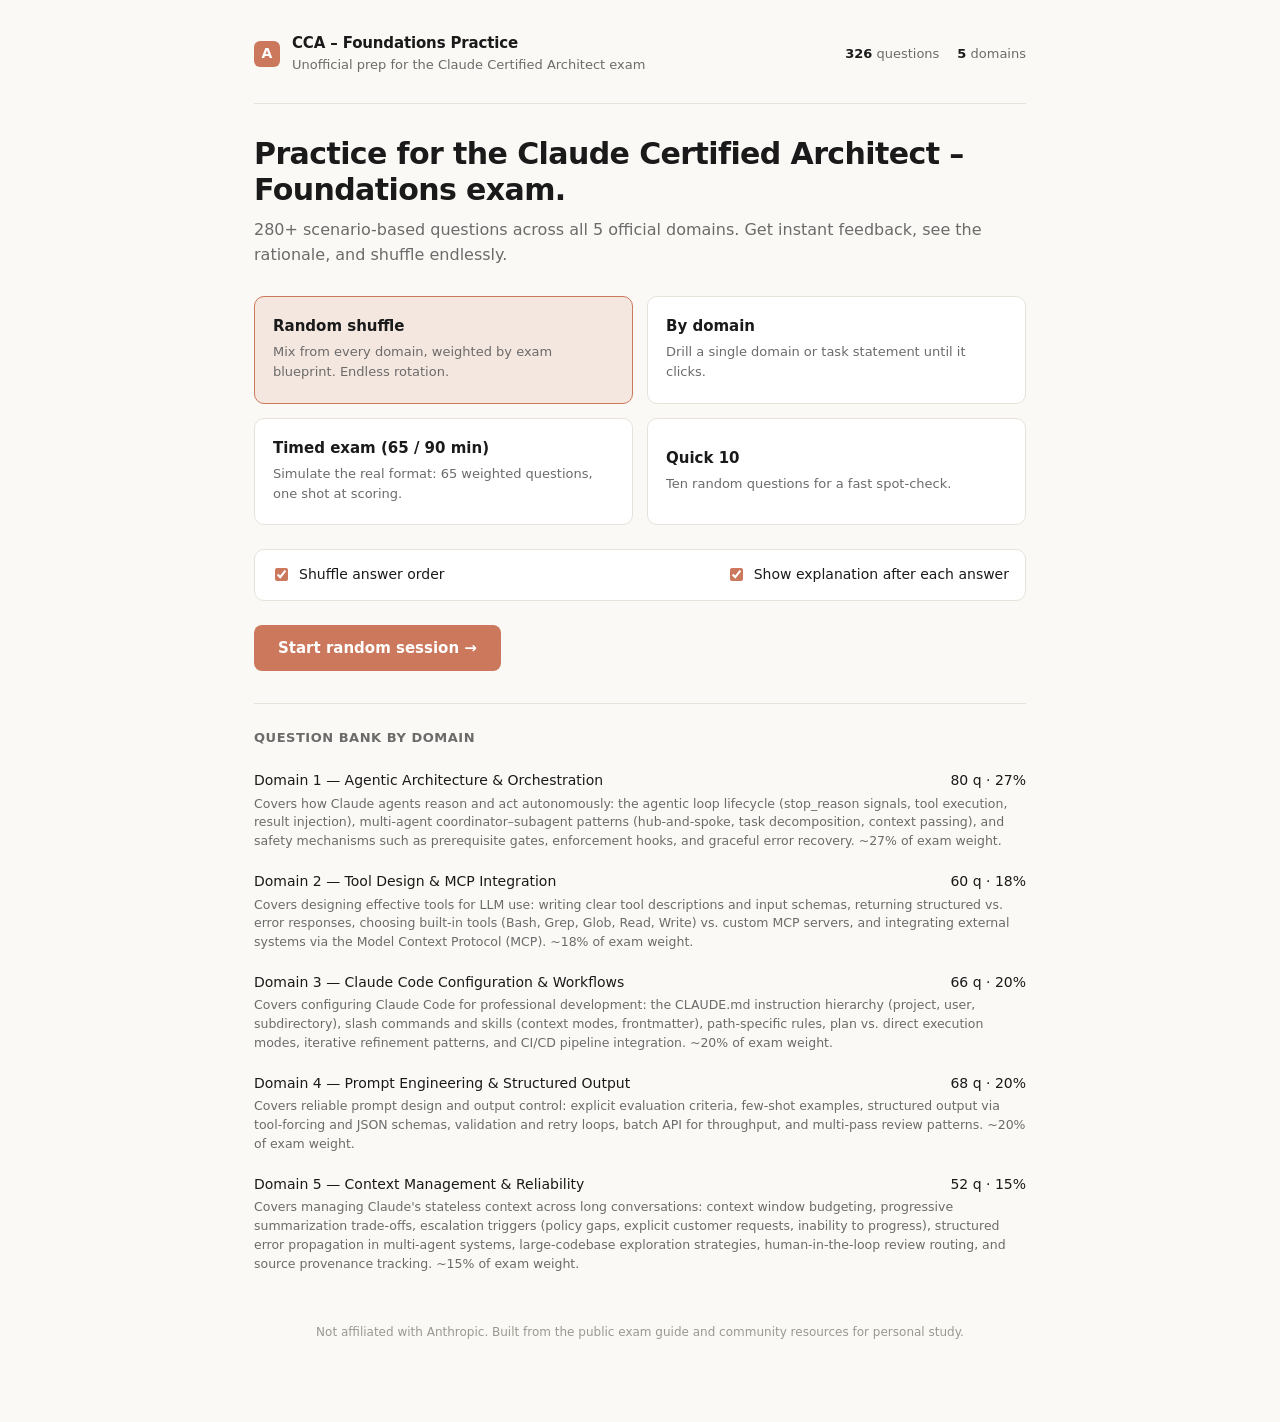
==== commit fd6f0fb6: "Add scenario contexts and improve distractors for all 10 question groups - Added scenario fields (S4" ====
--- a/index.html
+++ b/index.html
@@ -191,6 +191,27 @@
 
   .footer-note { text-align: center; font-size: 12px; color: var(--text-faint); margin-top: 40px; }
 
+  /* SCENARIO / DOMAIN CONTEXT */
+  .scenario-box {
+    background: #f0eee6;
+    border: 1px solid var(--border-strong);
+    border-left: 3px solid var(--accent);
+    border-radius: 8px;
+    padding: 14px 16px;
+    margin-bottom: 18px;
+    font-size: 13.5px;
+    line-height: 1.6;
+    color: var(--text);
+  }
+  .scenario-label {
+    font-size: 11px;
+    font-weight: 700;
+    text-transform: uppercase;
+    letter-spacing: 0.07em;
+    color: var(--accent);
+    margin-bottom: 5px;
+  }
+
   @media (max-width: 600px) {
     .container { padding: 20px 16px 60px; }
     .question-card { padding: 22px 20px; }
@@ -278,11 +299,16 @@
    DOMAIN METADATA
    ==================================================================== */
 const DOMAINS = {
-  d1: { name: "Agentic Architecture & Orchestration", weight: 0.27, short: "Domain 1" },
-  d2: { name: "Tool Design & MCP Integration", weight: 0.18, short: "Domain 2" },
-  d3: { name: "Claude Code Configuration & Workflows", weight: 0.20, short: "Domain 3" },
-  d4: { name: "Prompt Engineering & Structured Output", weight: 0.20, short: "Domain 4" },
-  d5: { name: "Context Management & Reliability", weight: 0.15, short: "Domain 5" },
+  d1: { name: "Agentic Architecture & Orchestration", weight: 0.27, short: "Domain 1",
+        desc: "Covers how Claude agents reason and act autonomously: the agentic loop lifecycle (stop_reason signals, tool execution, result injection), multi-agent coordinator–subagent patterns (hub-and-spoke, task decomposition, context passing), and safety mechanisms such as prerequisite gates, enforcement hooks, and graceful error recovery. ~27% of exam weight." },
+  d2: { name: "Tool Design & MCP Integration", weight: 0.18, short: "Domain 2",
+        desc: "Covers designing effective tools for LLM use: writing clear tool descriptions and input schemas, returning structured vs. error responses, choosing built-in tools (Bash, Grep, Glob, Read, Write) vs. custom MCP servers, and integrating external systems via the Model Context Protocol (MCP). ~18% of exam weight." },
+  d3: { name: "Claude Code Configuration & Workflows", weight: 0.20, short: "Domain 3",
+        desc: "Covers configuring Claude Code for professional development: the CLAUDE.md instruction hierarchy (project, user, subdirectory), slash commands and skills (context modes, frontmatter), path-specific rules, plan vs. direct execution modes, iterative refinement patterns, and CI/CD pipeline integration. ~20% of exam weight." },
+  d4: { name: "Prompt Engineering & Structured Output", weight: 0.20, short: "Domain 4",
+        desc: "Covers reliable prompt design and output control: explicit evaluation criteria, few-shot examples, structured output via tool-forcing and JSON schemas, validation and retry loops, batch API for throughput, and multi-pass review patterns. ~20% of exam weight." },
+  d5: { name: "Context Management & Reliability", weight: 0.15, short: "Domain 5",
+        desc: "Covers managing Claude's stateless context across long conversations: context window budgeting, progressive summarization trade-offs, escalation triggers (policy gaps, explicit customer requests, inability to progress), structured error propagation in multi-agent systems, large-codebase exploration strategies, human-in-the-loop review routing, and source provenance tracking. ~15% of exam weight." },
 };
 
 /* QUESTION_BANK is appended below in a separate <script> block. */
@@ -295,26 +321,26 @@
    ============================================================ */
 
 /* --- 1.1 Agentic loop --- */
-{domain:"d1",task:"1.1 Agentic loop",question:"You are implementing an agentic loop with the Claude Agent SDK. After each API response, what is the correct signal to determine whether the loop should continue executing tool calls?",options:["The value of <code>stop_reason</code> — continue when it is <code>\"tool_use\"</code>, terminate when it is <code>\"end_turn\"</code>","Whether the assistant's text content contains a phrase like 'I'm done' or 'task complete'","Whether you have exceeded an arbitrary maximum iteration count (e.g., 10 iterations)","Whether the most recent tool returned a success status code"],correct:0,explanation:"The agentic loop lifecycle is driven by <code>stop_reason</code>. The model returns <code>\"tool_use\"</code> when it wants you to execute tools and return results, and <code>\"end_turn\"</code> when it has finished. Parsing natural language, using iteration caps as the primary stopping mechanism, or checking tool status are all anti-patterns explicitly called out in the exam guide."},
-{domain:"d1",task:"1.1 Agentic loop",question:"After Claude returns a <code>tool_use</code> response and your code executes the requested tool, what must happen before the next API call so the model can reason about the next action?",options:["The tool result must be appended to the conversation history as a <code>tool_result</code> message before the next request","The previous turns should be summarized to save context space","The system prompt should be regenerated to include the new information","The tool result should be stored externally and referenced by ID in the next prompt"],correct:0,explanation:"Tool results must be appended to conversation history so the model can incorporate the new information into its next reasoning step. Summarizing prematurely, regenerating the system prompt, or storing results externally would deprive the model of the data it needs to continue the loop coherently."},
+{domain:"d1",task:"1.1 Agentic loop",scenario:"You are a backend engineer at a fintech startup. Your team built a data-reconciliation agent that calls database query tools, file-write tools, and notification tools in sequence. The agent has been running in production for two weeks and must handle both single-step and multi-step tasks reliably.",question:"You are implementing an agentic loop with the Claude Agent SDK. After each API response, what is the correct signal to determine whether the loop should continue executing tool calls?",options:["The value of <code>stop_reason</code> — continue when it is <code>\"tool_use\"</code>, terminate when it is <code>\"end_turn\"</code>","Whether the assistant's text content contains a phrase like 'I'm done' or 'task complete'","Whether you have exceeded an arbitrary maximum iteration count (e.g., 10 iterations)","Whether the most recent tool returned a success status code"],correct:0,explanation:"The agentic loop lifecycle is driven by <code>stop_reason</code>. The model returns <code>\"tool_use\"</code> when it wants you to execute tools and return results, and <code>\"end_turn\"</code> when it has finished. Parsing natural language, using iteration caps as the primary stopping mechanism, or checking tool status are all anti-patterns explicitly called out in the exam guide."},
+{domain:"d1",task:"1.1 Agentic loop",scenario:"You are a backend engineer at a fintech startup. Your team built a data-reconciliation agent that calls database query tools, file-write tools, and notification tools in sequence. The agent has been running in production for two weeks and must handle both single-step and multi-step tasks reliably.",question:"After Claude returns a <code>tool_use</code> response and your code executes the requested tool, what must happen before the next API call so the model can reason about the next action?",options:["The tool result must be appended to the conversation history as a <code>tool_result</code> message before the next request","The previous turns should be summarized to save context space","The system prompt should be regenerated to include the new information","The tool result should be stored externally and referenced by ID in the next prompt"],correct:0,explanation:"Tool results must be appended to conversation history so the model can incorporate the new information into its next reasoning step. Summarizing prematurely, regenerating the system prompt, or storing results externally would deprive the model of the data it needs to continue the loop coherently."},
 {domain:"d1",task:"1.1 Agentic loop",question:"A junior engineer's agent terminates whenever the assistant message contains the word 'finished'. The agent occasionally stops mid-task. What anti-pattern is this?",options:["Using natural language signals as a loop termination indicator","Failing to handle <code>permission_denied</code> errors","Not using forced tool choice","Mismatched MCP server configurations"],correct:0,explanation:"Parsing assistant text to determine loop termination is an explicit anti-pattern. The correct mechanism is <code>stop_reason</code>. Models may use words like 'finished' mid-reasoning, which causes premature termination."},
 {domain:"d1",task:"1.1 Agentic loop",question:"Which distinguishes a true agentic loop from a pre-configured decision tree?",options:["In an agentic loop, the model reasons about which tool to call next based on accumulated context; a decision tree follows fixed, pre-configured tool sequences","Agentic loops always run faster than decision trees","Agentic loops require an MCP server while decision trees do not","Decision trees can use parallel tool calls but agentic loops cannot"],correct:0,explanation:"Model-driven decision-making is the defining property of agentic loops. The model dynamically chooses what to do next based on tool outputs and prior context, rather than executing a pre-defined sequence."},
 {domain:"d1",task:"1.1 Agentic loop",question:"Your loop relies on a hard cap of 5 iterations as the primary stop mechanism. Legitimate multi-step tasks get cut off; simple tasks waste iterations. What is the right fix?",options:["Drive termination by <code>stop_reason == \"end_turn\"</code>; reserve a generous iteration cap only as a safety backstop","Increase the cap to 50 so it rarely fires","Have the model emit a structured 'done' tool call instead","Switch to a non-agentic, single-prompt approach"],correct:0,explanation:"Iteration caps are appropriate only as a defensive backstop against runaway loops, not as the primary stopping signal. The model itself signals task completion via <code>stop_reason: \"end_turn\"</code>."},
 {domain:"d1",task:"1.1 Agentic loop",question:"In the agentic loop, where does tool execution happen?",options:["Your application code runs the tool, then returns the result to Claude on the next request","Claude executes the tool internally inside the model","The MCP server executes the tool autonomously without your code","The tool is described in the system prompt but never actually executed"],correct:0,explanation:"Claude never executes tools directly — it requests tool calls. Your application is responsible for running the tool and feeding the result back as a <code>tool_result</code> message."},
-{domain:"d1",task:"1.1 Agentic loop",question:"You receive a response with <code>stop_reason: \"end_turn\"</code> but the agent has not yet completed its multi-step task. What is most likely wrong?",options:["The model decided it had nothing more to do — review the system prompt and tool descriptions so it understands the full scope of the task","You should ignore <code>stop_reason</code> and keep calling tools","The Claude API is broken — file a bug","You need to add more iterations to the cap"],correct:0,explanation:"<code>end_turn</code> means the model believes it is done. If the model is terminating prematurely, the fix is in the inputs — clearer task descriptions, better tool descriptions, or richer initial context — not overriding the stop signal."},
+{domain:"d1",task:"1.1 Agentic loop",scenario:"You are a backend engineer at a fintech startup. Your team built a data-reconciliation agent that calls database query tools, file-write tools, and notification tools in sequence. The agent has been running in production for two weeks and must handle both single-step and multi-step tasks reliably.",question:"You receive a response with <code>stop_reason: \"end_turn\"</code> but the agent has not yet completed its multi-step task. What is most likely wrong?",options:["The model decided it had nothing more to do — review the system prompt and tool descriptions so it understands the full scope of the task","You should ignore <code>stop_reason</code> and keep calling tools","The Claude API is broken — file a bug","You need to add more iterations to the cap"],correct:0,explanation:"<code>end_turn</code> means the model believes it is done. If the model is terminating prematurely, the fix is in the inputs — clearer task descriptions, better tool descriptions, or richer initial context — not overriding the stop signal."},
 {domain:"d1",task:"1.1 Agentic loop",question:"Which of these is the most reliable way for the model to communicate that it requires another iteration of tool execution?",options:["The <code>stop_reason</code> field set to <code>\"tool_use\"</code> with one or more <code>tool_use</code> blocks in the content","Assistant text saying 'Please run this tool next'","A custom tool named <code>need_more_iterations</code>","An undefined number of empty turns to signal continuation"],correct:0,explanation:"<code>stop_reason: \"tool_use\"</code> combined with concrete <code>tool_use</code> blocks is the standardized, deterministic signal. Anything else relies on parsing or convention."},
-{domain:"d1",task:"1.1 Agentic loop",question:"Your team is debating whether to add tool results to conversation history or store them externally and pass only summaries. Which approach preserves the model's ability to reason about prior tool outputs?",options:["Appending the actual tool result content (potentially trimmed) to conversation history so the model can re-read it on subsequent turns","Discarding tool results after each turn to save context tokens","Storing results in a database and passing only the ID","Asking the model to memorize results in its weights"],correct:0,explanation:"The model is stateless across turns; everything it can reason about must be in the conversation history. Trimming verbose tool outputs is reasonable, but stripping them entirely leaves the model blind. (Models have no persistent memory.)"},
-{domain:"d1",task:"1.1 Agentic loop",question:"Which is an anti-pattern for agentic loop control flow?",options:["Setting an arbitrary iteration cap as the primary stopping mechanism rather than as a safety net","Inspecting <code>stop_reason</code> after each response","Adding tool results back to the message history","Allowing the model to choose which tool to call next"],correct:0,explanation:"The exam guide explicitly lists 'setting arbitrary iteration caps as the primary stopping mechanism' as an anti-pattern."},
+{domain:"d1",task:"1.1 Agentic loop",question:"Your team is debating whether to add tool results to conversation history or store them externally and pass only summaries. Which approach preserves the model's ability to reason about prior tool outputs?",options:["Appending the actual tool result content (potentially trimmed) to conversation history so the model can re-read it on subsequent turns","Storing results in a vector database and injecting only the most relevant chunks via semantic retrieval before each turn","Passing only a one-sentence summary so the model has signal without consuming tokens","Storing results externally and passing their database IDs; the model can request full content via a <code>fetch_tool_result</code> tool when needed"],correct:0,explanation:"The model must have access to tool outputs in conversation history to reason about them. Trimming is acceptable, but full removal prevents reasoning. B (vector retrieval) is a valid advanced pattern but adds complexity and may miss context. C loses precision. D requires a second tool call for every retrieval, adds latency, and assumes the model knows which IDs to fetch."},
+{domain:"d1",task:"1.1 Agentic loop",question:"Which is an anti-pattern for agentic loop control flow?",options:["Setting an arbitrary iteration cap as the primary stopping mechanism rather than as a safety net","Relying solely on <code>stop_reason: \"end_turn\"</code> to determine when the loop should terminate — the model's judgment may differ from the task's actual completion state","Executing tool calls in the order the model requests them rather than reordering for efficiency","Appending each tool result to the conversation history before the next API call, even for large payloads"],correct:0,explanation:"The exam guide explicitly lists using iteration caps as the primary stopping mechanism as an anti-pattern. Option B describes the correct approach — stop_reason: 'end_turn' IS the right signal. Option C is a reasonable practice (though parallel execution is fine too). Option D is the correct pattern for tool result handling."},
 
 /* --- 1.2 Multi-agent coordinator-subagent --- */
 {domain:"d1",task:"1.2 Coordinator-subagent",question:"In a hub-and-spoke multi-agent system, which agent is responsible for inter-subagent communication, error handling, and information routing?",options:["The coordinator agent — subagents communicate only through the coordinator, not directly with each other","Each subagent communicates peer-to-peer with the others as needed","A shared message bus that no agent owns","The Claude API itself routes messages automatically"],correct:0,explanation:"Hub-and-spoke means all inter-subagent communication goes through the coordinator. This gives observability, consistent error handling, and controlled information flow. Peer-to-peer subagent communication is an anti-pattern."},
-{domain:"d1",task:"1.2 Coordinator-subagent",question:"You are running a multi-agent research system. The synthesis subagent reports it has 'no source material to summarize' even though the web search subagent ran successfully. What is the most likely cause?",options:["Subagents have isolated context — the coordinator did not explicitly pass the web search findings into the synthesis subagent's prompt","Claude lost the web search results between turns","The synthesis subagent's system prompt is too long","The web search subagent is hallucinating"],correct:0,explanation:"Subagents do NOT automatically inherit the coordinator's context or other subagents' outputs. The coordinator must explicitly pass relevant findings (with metadata like source URLs) in each subagent's prompt."},
-{domain:"d1",task:"1.2 Coordinator-subagent",question:"After running a multi-agent research system on the topic 'impact of AI on creative industries,' your final reports cover only visual arts, completely missing music, writing, and film. The coordinator's logs show it decomposed the topic into: 'AI in digital art creation,' 'AI in graphic design,' and 'AI in photography.' What is the most likely root cause?",options:["The coordinator's task decomposition was too narrow, producing subagent assignments that didn't cover all relevant domains of the topic","The synthesis agent filtered out non-visual creative industries","The web search agent's queries were not comprehensive enough","The document analysis agent applied overly restrictive relevance criteria"],correct:0,explanation:"This is question 7 from the official guide. The coordinator's decomposition is the root cause — subagents executed correctly within the scope they were given. Blaming downstream agents misses that they did exactly what was asked."},
-{domain:"d1",task:"1.2 Coordinator-subagent",question:"You want to reduce duplication across subagents researching a broad topic. What is the recommended approach?",options:["The coordinator partitions the research scope across subagents (e.g., distinct subtopics or source types) so each agent's work doesn't overlap","Run all subagents on the full topic and dedupe results afterward","Give every subagent identical prompts and pick the best result","Let subagents negotiate scope peer-to-peer"],correct:0,explanation:"The coordinator should partition scope upfront — assigning distinct subtopics or source types — to minimize redundancy and maximize coverage."},
+{domain:"d1",task:"1.2 Coordinator-subagent",scenario:"Your consulting firm's market intelligence platform uses a <strong>coordinator agent</strong> that decomposes research topics into sub-tasks and dispatches three specialized subagents: a <strong>WebSearch agent</strong>, a <strong>DocumentAnalysis agent</strong>, and a <strong>Synthesis agent</strong>. Subagents run independently and return structured results to the coordinator.",question:"You are running a multi-agent research system. The synthesis subagent reports it has 'no source material to summarize' even though the web search subagent ran successfully. What is the most likely cause?",options:["Subagents have isolated context — the coordinator did not explicitly pass the web search findings into the synthesis subagent's prompt","Claude lost the web search results between turns","The synthesis subagent's system prompt is too long","The web search subagent is hallucinating"],correct:0,explanation:"Subagents do NOT automatically inherit the coordinator's context or other subagents' outputs. The coordinator must explicitly pass relevant findings (with metadata like source URLs) in each subagent's prompt."},
+{domain:"d1",task:"1.2 Coordinator-subagent",scenario:"Your consulting firm's market intelligence platform uses a <strong>coordinator agent</strong> that decomposes research topics into sub-tasks and dispatches three specialized subagents: a <strong>WebSearch agent</strong>, a <strong>DocumentAnalysis agent</strong>, and a <strong>Synthesis agent</strong>. Subagents run independently and return structured results to the coordinator.",question:"After running a multi-agent research system on the topic 'impact of AI on creative industries,' your final reports cover only visual arts, completely missing music, writing, and film. The coordinator's logs show it decomposed the topic into: 'AI in digital art creation,' 'AI in graphic design,' and 'AI in photography.' What is the most likely root cause?",options:["The coordinator's task decomposition was too narrow, producing subagent assignments that didn't cover all relevant domains of the topic","The synthesis agent filtered out non-visual creative industries","The web search agent's queries were not comprehensive enough","The document analysis agent applied overly restrictive relevance criteria"],correct:0,explanation:"This is question 7 from the official guide. The coordinator's decomposition is the root cause — subagents executed correctly within the scope they were given. Blaming downstream agents misses that they did exactly what was asked."},
+{domain:"d1",task:"1.2 Coordinator-subagent",question:"You want to reduce duplication across subagents researching a broad topic. What is the recommended approach?",options:["The coordinator partitions the research scope across subagents (e.g., distinct subtopics or source types) so each agent's work doesn't overlap","Run all subagents with a shared system prompt that instructs them not to repeat findings already reported by other subagents","After all subagents complete, run a deduplication post-processing step on the combined output","Assign one subagent as a gatekeeper that reviews and filters results from the others before they reach the coordinator"],correct:0,explanation:"Upfront scope partitioning is the recommended pattern — it prevents duplication before it occurs. B sounds appealing but subagents don't see each other's work in real-time. C fixes duplication after the fact, wasting compute. D adds a coordination anti-pattern (peer subagent gating)."},
 {domain:"d1",task:"1.2 Coordinator-subagent",question:"Your coordinator agent always routes every query through the full pipeline (search → analyze → synthesize → report), even for simple lookups. What pattern would make the system more efficient?",options:["Design the coordinator to analyze query requirements and dynamically select which subagents to invoke","Hard-code the pipeline order in code so it cannot be skipped","Replace subagents with a single monolithic agent","Remove the synthesis agent for simple cases"],correct:0,explanation:"Dynamic subagent selection is the recommended pattern. The coordinator should analyze the query and route only through subagents that are actually needed."},
 {domain:"d1",task:"1.2 Coordinator-subagent",question:"Why is iterative refinement (coordinator evaluates synthesis output → re-delegates to fill gaps → re-invokes synthesis) often more effective than a single-pass pipeline?",options:["A single pass cannot self-correct for missing coverage; iterative refinement lets the coordinator close gaps until coverage is sufficient","Iterative refinement is always cheaper","It avoids the need for any subagents at all","Single-pass pipelines do not support tool use"],correct:0,explanation:"Iterative refinement enables the coordinator to detect coverage gaps in the synthesis output and re-delegate targeted queries — producing higher-quality, more complete results."},
-{domain:"d1",task:"1.2 Coordinator-subagent",question:"Two subagents in your system communicate directly with each other to share intermediate findings. What problem does this create?",options:["It bypasses the coordinator, losing observability, consistent error handling, and controlled information flow","It improves performance because messages don't have to round-trip","It is the recommended pattern for coordinator-subagent systems","It only works if both subagents share the same system prompt"],correct:0,explanation:"All subagent communication should be routed through the coordinator. Peer-to-peer subagent chatter undermines the architectural benefits of hub-and-spoke."},
-{domain:"d1",task:"1.2 Coordinator-subagent",question:"In a hub-and-spoke pattern, the coordinator's primary responsibilities include all of the following EXCEPT:",options:["Inheriting context automatically from each subagent at the end of their work","Task decomposition","Delegation to appropriate subagents","Aggregating results from multiple subagents"],correct:0,explanation:"There is no automatic context inheritance from subagents — they return results explicitly. The coordinator's job is decomposition, delegation, aggregation, and error handling."},
+{domain:"d1",task:"1.2 Coordinator-subagent",question:"Two subagents in your system communicate directly with each other to share intermediate findings. What problem does this create?",options:["It bypasses the coordinator, losing observability, consistent error handling, and controlled information flow","Direct subagent communication requires both agents to share a context window, doubling memory usage","The Task tool does not support bidirectional communication, so peer-to-peer calls will silently fail","Direct communication works reliably only if both subagents use the same model version"],correct:0,explanation:"Peer-to-peer subagent communication bypasses the coordinator, undermining the architectural properties of hub-and-spoke: observability, error handling, and controlled information flow. B, C, D describe fabricated technical constraints."},
+{domain:"d1",task:"1.2 Coordinator-subagent",scenario:"Your consulting firm's market intelligence platform uses a <strong>coordinator agent</strong> that decomposes research topics into sub-tasks and dispatches three specialized subagents: a <strong>WebSearch agent</strong>, a <strong>DocumentAnalysis agent</strong>, and a <strong>Synthesis agent</strong>. Subagents run independently and return structured results to the coordinator.",question:"In a hub-and-spoke pattern, the coordinator's primary responsibilities include all of the following EXCEPT:",options:["Inheriting context automatically from each subagent at the end of their work","Partitioning the research scope to minimize duplication across subagents","Iteratively refining subagent results by re-delegating to fill coverage gaps","Synthesizing findings from multiple subagents into a coherent output"],correct:0,explanation:"There is no automatic context inheritance — subagents must return results explicitly to the coordinator. B, C, and D are all genuine coordinator responsibilities in a well-designed hub-and-spoke system."},
 {domain:"d1",task:"1.2 Coordinator-subagent",question:"A risk specific to coordinator-led task decomposition is:",options:["Overly narrow decomposition that produces subagent assignments which fail to cover all relevant aspects of a broad topic","Subagents refusing to follow instructions","The coordinator running out of memory","The Task tool returning incorrect results"],correct:0,explanation:"The exam guide highlights overly narrow task decomposition as a key risk leading to incomplete topic coverage."},
 {domain:"d1",task:"1.2 Coordinator-subagent",question:"You design coordinator prompts that specify research goals and quality criteria, not step-by-step procedural instructions. Why?",options:["Goals-and-criteria prompts let subagents adapt their approach to what they discover; step-by-step instructions prevent useful adaptation","Procedural instructions cause MCP servers to fail","The Task tool only accepts goal-based prompts","Goals-and-criteria prompts are required by the Claude API"],correct:0,explanation:"Specifying goals and quality criteria gives subagents room to adapt. Rigid procedural instructions remove the very flexibility that makes agentic systems valuable."},
 
@@ -331,8 +357,8 @@
 {domain:"d1",task:"1.3 Subagent invocation",question:"In a coordinator-subagent system, which is true of <code>fork_session</code>?",options:["It creates independent branches from a shared analysis baseline so parallel exploration paths can diverge","It restores a single past session by name","It enables peer-to-peer subagent communication","It is the only way to spawn subagents"],correct:0,explanation:"<code>fork_session</code> is specifically for branching from a baseline. <code>--resume</code> is for restoring a single named session; <code>Task</code> is for spawning subagents."},
 
 /* --- 1.4 Multi-step workflows, enforcement, handoffs --- */
-{domain:"d1",task:"1.4 Enforcement & handoffs",question:"Production data shows that in 12% of cases, your customer support agent skips <code>get_customer</code> entirely and calls <code>lookup_order</code> using only the customer's stated name, occasionally leading to misidentified accounts and incorrect refunds. What change would most effectively address this reliability issue?",options:["Add a programmatic prerequisite that blocks <code>lookup_order</code> and <code>process_refund</code> calls until <code>get_customer</code> has returned a verified customer ID","Enhance the system prompt to state that customer verification via <code>get_customer</code> is mandatory before any order operations","Add few-shot examples showing the agent always calling <code>get_customer</code> first, even when customers volunteer order details","Implement a routing classifier that analyzes each request and enables only the subset of tools appropriate for that request type"],correct:0,explanation:"This is question 1 from the official guide. When a specific tool sequence is required for critical business logic (like verifying customer identity before processing refunds), programmatic enforcement provides deterministic guarantees. Prompt-based approaches (B and C) are probabilistic. Option D addresses tool availability, not ordering."},
-{domain:"d1",task:"1.4 Enforcement & handoffs",question:"For a workflow with financial consequences (e.g., refunds above $500 require human approval), which approach gives deterministic compliance?",options:["A programmatic hook that intercepts the tool call and blocks/escalates based on the amount","A system prompt instruction that says 'never approve refunds above $500'","Few-shot examples that demonstrate refusals","Using <code>tool_choice: \"any\"</code>"],correct:0,explanation:"Hooks and programmatic interceptors give deterministic guarantees. Prompt-based instructions, including emphatic ones, have a non-zero failure rate and are unsuitable when financial consequences are involved."},
+{domain:"d1",task:"1.4 Enforcement & handoffs",scenario:"You are architecting a customer-support agent for a retail bank. The agent can query account data, look up orders, and — when authorized — process refunds and fund transfers. Your compliance team requires that customer identity is verified before any financial operation executes.",question:"Production data shows that in 12% of cases, your customer support agent skips <code>get_customer</code> entirely and calls <code>lookup_order</code> using only the customer's stated name, occasionally leading to misidentified accounts and incorrect refunds. What change would most effectively address this reliability issue?",options:["Add a programmatic prerequisite that blocks <code>lookup_order</code> and <code>process_refund</code> calls until <code>get_customer</code> has returned a verified customer ID","Enhance the system prompt to state that customer verification via <code>get_customer</code> is mandatory before any order operations","Add few-shot examples showing the agent always calling <code>get_customer</code> first, even when customers volunteer order details","Implement a routing classifier that analyzes each request and enables only the subset of tools appropriate for that request type"],correct:0,explanation:"This is question 1 from the official guide. When a specific tool sequence is required for critical business logic (like verifying customer identity before processing refunds), programmatic enforcement provides deterministic guarantees. Prompt-based approaches (B and C) are probabilistic. Option D addresses tool availability, not ordering."},
+{domain:"d1",task:"1.4 Enforcement & handoffs",scenario:"You are architecting a customer-support agent for a retail bank. The agent can query account data, look up orders, and — when authorized — process refunds and fund transfers. Your compliance team requires that customer identity is verified before any financial operation executes.",question:"For a workflow with financial consequences (e.g., refunds above $500 require human approval), which approach gives deterministic compliance?",options:["A programmatic hook that intercepts the tool call and blocks/escalates based on the amount","A system prompt instruction that says 'never approve refunds above $500'","Few-shot examples that demonstrate refusals","Using <code>tool_choice: \"any\"</code>"],correct:0,explanation:"Hooks and programmatic interceptors give deterministic guarantees. Prompt-based instructions, including emphatic ones, have a non-zero failure rate and are unsuitable when financial consequences are involved."},
 {domain:"d1",task:"1.4 Enforcement & handoffs",question:"You need to escalate a complex case to a human agent who will not have access to the conversation transcript. The handoff summary should include:",options:["Customer ID, root cause analysis, refund amount, and recommended action","The entire conversation transcript verbatim","Only the customer's original complaint","A link to the agent's internal scratchpad"],correct:0,explanation:"Structured handoff summaries include the data the human needs to act: customer ID, root cause, amounts, and a recommended action. Dumping a transcript or sending only the complaint forces the human to redo the work."},
 {domain:"d1",task:"1.4 Enforcement & handoffs",question:"A customer message contains multiple unrelated concerns (billing dispute + shipping question + account update). What's the recommended approach?",options:["Decompose the message into distinct items and investigate each in parallel using shared context, then synthesize a unified resolution","Address only the first concern; ask the customer to resend the rest","Escalate the entire message to a human","Pick the one concern with the highest priority and ignore the rest"],correct:0,explanation:"Multi-concern requests should be decomposed and processed in parallel using shared context, then synthesized. This is more efficient and more thorough than sequential single-concern handling."},
 {domain:"d1",task:"1.4 Enforcement & handoffs",question:"Why is prompt-based guidance insufficient when compliance is required (e.g., identity verification before financial operations)?",options:["Prompt instructions have a non-zero failure rate; deterministic compliance requires programmatic mechanisms","Prompts cost too much in tokens","Prompts are slower than hooks","Prompts cannot reference tool names"],correct:0,explanation:"Probabilistic compliance from prompts is unacceptable when failures have legal or financial consequences. Hooks/prerequisites give deterministic enforcement."},
@@ -476,7 +502,7 @@
 {domain:"d3",task:"3.3 Path-specific rules",question:"Why is <code>.claude/rules/</code> preferred over subdirectory CLAUDE.md for conventions like 'all <code>.test.tsx</code> files use Jest with React Testing Library'?",options:["Glob-pattern rules can apply to files by type regardless of where they live; subdirectory CLAUDE.md is directory-bound","Subdirectory CLAUDE.md is not supported","Glob-pattern rules are faster","They are equivalent"],correct:0,explanation:"Glob-pattern rules apply by file type across many directories. Subdirectory CLAUDE.md only applies within that subdir."},
 {domain:"d3",task:"3.3 Path-specific rules",question:"Which YAML frontmatter <code>paths</code> pattern would match all TypeScript test files anywhere in the repo?",options:["<code>paths: [\"**/*.test.ts\", \"**/*.test.tsx\"]</code>","<code>paths: [\"src/test.ts\"]</code>","<code>paths: [\"*.test.ts\"]</code>","<code>paths: [\".test\"]</code>"],correct:0,explanation:"<code>**/*.test.ts</code> globs match any depth. Single-star globs only match one segment; literal names match only that file."},
 {domain:"d3",task:"3.3 Path-specific rules",question:"You want a single rule file to apply only when editing files in <code>src/api/</code>. The correct frontmatter is:",options:["<code>paths: [\"src/api/**/*\"]</code>","<code>paths: [\"src/api\"]</code>","<code>paths: [\"src/api/*\"]</code>","No <code>paths</code> field is needed"],correct:0,explanation:"<code>src/api/**/*</code> matches any file under <code>src/api/</code> at any depth. <code>src/api/*</code> only matches direct children."},
-{domain:"d3",task:"3.3 Path-specific rules",question:"What's a major drawback of putting conventions in a single huge root CLAUDE.md instead of <code>.claude/rules/</code>?",options:["The model carries irrelevant rules into every context, wasting tokens and diluting attention to what matters","CLAUDE.md cannot be parsed","CLAUDE.md is deprecated","CLAUDE.md cannot include code blocks"],correct:0,explanation:"A monolithic CLAUDE.md loads every rule into every context, regardless of relevance. Path-scoped rules keep context lean."},
+{domain:"d3",task:"3.3 Path-specific rules",scenario:"Your team uses a monorepo with a React frontend (<code>src/frontend/</code>), a Node.js API (<code>src/api/</code>), Terraform infrastructure code (<code>infrastructure/</code>), and database migration scripts (<code>db/migrations/</code>). Each area has different code style conventions and review standards. Multiple engineers, each with personal preferences, use Claude Code.",question:"What's a major drawback of putting conventions in a single huge root CLAUDE.md instead of <code>.claude/rules/</code>?",options:["The model carries irrelevant rules into every context, wasting tokens and diluting attention to what matters","CLAUDE.md cannot be parsed","CLAUDE.md is deprecated","CLAUDE.md cannot include code blocks"],correct:0,explanation:"A monolithic CLAUDE.md loads every rule into every context, regardless of relevance. Path-scoped rules keep context lean."},
 {domain:"d3",task:"3.3 Path-specific rules",question:"For terraform files: which is the recommended frontmatter?",options:["<code>paths: [\"terraform/**/*\"]</code>","<code>paths: [\"*.tf\"]</code>","<code>paths: [\".tf/\"]</code>","<code>paths: [\"**\"]</code>"],correct:0,explanation:"<code>terraform/**/*</code> matches everything under the terraform directory."},
 {domain:"d3",task:"3.3 Path-specific rules",question:"Why is path-scoped loading more efficient than always-loaded rules?",options:["Rules load only when relevant, reducing context tokens consumed by irrelevant conventions","Rules are encrypted","Rules execute faster","Rules cost less to write"],correct:0,explanation:"Path-scoping reduces token usage by loading rules only when they're applicable — efficient and keeps attention on what matters."},
 {domain:"d3",task:"3.3 Path-specific rules",question:"In <code>.claude/rules/</code>, what does the YAML frontmatter <code>paths</code> field control?",options:["The glob patterns that determine which file edits trigger loading of the rule","The file ownership","Encryption keys","Indexing priority"],correct:0,explanation:"The <code>paths</code> field is a list of glob patterns that determine when the rule is active."},
@@ -484,7 +510,7 @@
 /* --- 3.4 Plan mode vs direct execution --- */
 {domain:"d3",task:"3.4 Plan vs direct",question:"You've been assigned to restructure the team's monolithic application into microservices. This will involve changes across dozens of files and requires decisions about service boundaries and module dependencies. Which approach should you take?",options:["Enter plan mode to explore the codebase, understand dependencies, and design an implementation approach before making changes","Start with direct execution and make changes incrementally, letting the implementation reveal the natural service boundaries","Use direct execution with comprehensive upfront instructions detailing exactly how each service should be structured","Begin in direct execution mode and only switch to plan mode if you encounter unexpected complexity during implementation"],correct:0,explanation:"This is question 5 from the official guide. Plan mode is designed for complex tasks involving large-scale changes, multiple valid approaches, and architectural decisions. Direct execution risks costly rework. Comprehensive upfront instructions assume you already know the right structure, which isn't true for unfamiliar codebases."},
 {domain:"d3",task:"3.4 Plan vs direct",question:"For a single-file bug fix with a clear stack trace, the recommended Claude Code mode is:",options:["Direct execution","Plan mode","Forked session","Subagent delegation"],correct:0,explanation:"Direct execution is appropriate for simple, well-scoped changes with a clear stack trace. Plan mode adds overhead that isn't needed."},
-{domain:"d3",task:"3.4 Plan vs direct",question:"Which task is best suited for plan mode?",options:["Microservice restructuring across 45+ files","Adding a missing semicolon","Renaming one constant","A typo in a comment"],correct:0,explanation:"Plan mode is for large-scale, architecturally significant tasks. Trivial fixes should use direct execution."},
+{domain:"d3",task:"3.4 Plan vs direct",question:"Which task is best suited for plan mode?",options:["Microservice restructuring across 45+ files","Fixing a formatting inconsistency across 50 files by applying a uniform style rule","Resolving a single failing unit test in one well-understood module","Renaming a constant that is used in two places"],correct:0,explanation:"Plan mode is for large-scale, architecturally significant tasks where upfront planning is essential before execution. Formatting fixes, single failing tests, and minor renames are straightforward direct-execution tasks."},
 {domain:"d3",task:"3.4 Plan vs direct",question:"During plan mode, what is the purpose of the Explore subagent?",options:["To isolate verbose discovery output and return summaries to preserve main conversation context","To execute the plan after approval","To file CI tickets","To replace the main session"],correct:0,explanation:"The Explore subagent runs verbose discovery in isolation and returns a summary, keeping the main context clean."},
 {domain:"d3",task:"3.4 Plan vs direct",question:"A library migration touches 45 files and has two viable integration strategies. Best mode?",options:["Plan mode (to investigate, decide, and design)","Direct execution","Forked session","No mode needed"],correct:0,explanation:"Multiple valid approaches and a large change set are textbook plan-mode scenarios."},
 {domain:"d3",task:"3.4 Plan vs direct",question:"Best practice for plan-mode-to-direct-execution workflow:",options:["Use plan mode to investigate and decide; then switch to direct execution to implement the planned approach","Use only one mode for the entire task","Direct execution always; switch to plan only if it fails","Plan mode for everything"],correct:0,explanation:"Plan for investigation/design + direct execution for implementation is the recommended combined pattern."},
@@ -494,7 +520,7 @@
 {domain:"d3",task:"3.4 Plan vs direct",question:"In a multi-phase task, how can you avoid filling the main context with verbose codebase exploration?",options:["Spawn an Explore subagent that returns summaries to the main session","Run plan mode twice","Increase max_tokens","Disable tool use"],correct:0,explanation:"The Explore subagent is designed to absorb verbose discovery output and return only summaries — protecting main context."},
 
 /* --- 3.5 Iterative refinement --- */
-{domain:"d3",task:"3.5 Iterative refinement",question:"Prose descriptions of a desired transformation produce inconsistent results across runs. What is usually the most effective improvement?",options:["Provide 2-3 concrete input/output examples in the prompt","Make the prose even longer","Add 'IMPORTANT:' in CAPS","Switch models"],correct:0,explanation:"Concrete I/O examples are the most reliable signal for transformations. Lengthening prose adds tokens without clarifying intent."},
+{domain:"d3",task:"3.5 Iterative refinement",question:"Prose descriptions of a desired transformation produce inconsistent results across runs. What is usually the most effective improvement?",options:["Provide 2-3 concrete input/output examples in the prompt","Prepend a chain-of-thought reasoning section so the model explains its approach before transforming","Increase temperature to encourage broader exploration of possible output formats","Add a post-processing regex to normalize the output into the expected format"],correct:0,explanation:"Concrete I/O examples are the most reliable signal for transformations. Chain-of-thought (B) helps reasoning but doesn't fix format consistency. Higher temperature (C) increases variance, worsening consistency. Regex post-processing (D) is brittle and treats the symptom, not the cause."},
 {domain:"d3",task:"3.5 Iterative refinement",question:"For improving generated code quality, the test-driven iteration pattern is:",options:["Write tests covering expected behavior, edge cases, and performance; share test failures with the model to guide improvement","Have the model write tests after implementation","Skip tests during iteration","Always rewrite from scratch on failure"],correct:0,explanation:"Test-driven iteration: tests first, then iterate by sharing failures. This gives the model concrete signals to correct against."},
 {domain:"d3",task:"3.5 Iterative refinement",question:"The 'interview pattern' for unfamiliar domains means:",options:["Having Claude ask questions to surface design considerations (cache invalidation, failure modes) before implementing","Interviewing teammates","Reading interviews on the internet","Generating an FAQ"],correct:0,explanation:"The interview pattern uses Claude's questions to surface design considerations the developer may not have anticipated."},
 {domain:"d3",task:"3.5 Iterative refinement",question:"For multiple INTERACTING issues, the recommended approach is:",options:["Provide all issues in a single detailed message so the model can resolve them coherently","Fix each issue sequentially in separate turns","Ignore the interactions","Use different models for each issue"],correct:0,explanation:"Interacting issues should be addressed together so fixes for one don't break another. Independent issues can be handled sequentially."},
@@ -504,21 +530,21 @@
 {domain:"d3",task:"3.5 Iterative refinement",question:"The recommended number of input/output examples for clarifying a transformation is typically:",options:["2-3 examples","30+ examples","1 example only","No examples"],correct:0,explanation:"2-3 well-chosen examples are usually sufficient. Too few leave ambiguity; too many waste tokens."},
 
 /* --- 3.6 CI/CD --- */
-{domain:"d3",task:"3.6 CI/CD integration",question:"Your pipeline script runs <code>claude \"Analyze this pull request for security issues\"</code> but the job hangs indefinitely. Logs indicate Claude Code is waiting for interactive input. What's the correct approach to run Claude Code in an automated pipeline?",options:["Add the <code>-p</code> flag: <code>claude -p \"Analyze this pull request for security issues\"</code>","Set the environment variable <code>CLAUDE_HEADLESS=true</code> before running","Redirect stdin from /dev/null","Add the <code>--batch</code> flag"],correct:0,explanation:"This is question 10 from the official guide. The <code>-p</code> (or <code>--print</code>) flag is the documented way to run Claude Code in non-interactive mode. It processes the prompt, outputs the result to stdout, and exits without waiting for user input. The other options reference non-existent features or Unix workarounds."},
-{domain:"d3",task:"3.6 CI/CD integration",question:"To enforce machine-parseable structured output for automated PR comments, the right CLI flags are:",options:["<code>--output-format json</code> together with <code>--json-schema</code>","<code>--text --pretty</code>","<code>--quiet</code>","<code>--no-color</code>"],correct:0,explanation:"<code>--output-format json</code> with a <code>--json-schema</code> produces structured findings suitable for posting as inline PR comments."},
+{domain:"d3",task:"3.6 CI/CD integration",scenario:"You are setting up an automated PR review pipeline. Every pull request triggers a Claude Code job that performs security and quality analysis. The CI runner has no terminal and must not hang waiting for user input. Findings should be posted as inline PR comments with location, severity, and suggested fix.",question:"Your pipeline script runs <code>claude \"Analyze this pull request for security issues\"</code> but the job hangs indefinitely. Logs indicate Claude Code is waiting for interactive input. What's the correct approach to run Claude Code in an automated pipeline?",options:["Add the <code>-p</code> flag: <code>claude -p \"Analyze this pull request for security issues\"</code>","Set the environment variable <code>CLAUDE_HEADLESS=true</code> before running","Redirect stdin from /dev/null","Add the <code>--batch</code> flag"],correct:0,explanation:"This is question 10 from the official guide. The <code>-p</code> (or <code>--print</code>) flag is the documented way to run Claude Code in non-interactive mode. It processes the prompt, outputs the result to stdout, and exits without waiting for user input. The other options reference non-existent features or Unix workarounds."},
+{domain:"d3",task:"3.6 CI/CD integration",scenario:"You are setting up an automated PR review pipeline. Every pull request triggers a Claude Code job that performs security and quality analysis. The CI runner has no terminal and must not hang waiting for user input. Findings should be posted as inline PR comments with location, severity, and suggested fix.",question:"To enforce machine-parseable structured output for automated PR comments, the right CLI flags are:",options:["<code>--output-format json</code> together with <code>--json-schema</code>","<code>--text --pretty</code>","<code>--quiet</code>","<code>--no-color</code>"],correct:0,explanation:"<code>--output-format json</code> with a <code>--json-schema</code> produces structured findings suitable for posting as inline PR comments."},
 {domain:"d3",task:"3.6 CI/CD integration",question:"Why is the same Claude session that generated code less effective at reviewing it?",options:["Session context isolation: a session that retains reasoning context from generation is less likely to question its own decisions","The model fatigues","Generation and review use different APIs","The Claude API caches responses"],correct:0,explanation:"Generators retain their own reasoning context, making self-review weaker. Independent review instances are more effective."},
 {domain:"d3",task:"3.6 CI/CD integration",question:"You re-run a CI review after new commits and want to avoid duplicating earlier findings as comments. Best approach?",options:["Include prior review findings in context and instruct Claude to report only new or still-unaddressed issues","Disable review comments after the first run","Manually delete duplicates","Reset the conversation each time"],correct:0,explanation:"Passing prior findings as context with explicit instructions to dedupe is the recommended pattern for incremental reviews."},
 {domain:"d3",task:"3.6 CI/CD integration",question:"Test generation in CI keeps suggesting scenarios already covered. The recommended fix is:",options:["Provide existing test files in context so generation avoids duplication","Disable test generation","Use a different model","Run tests sequentially"],correct:0,explanation:"Providing existing tests as context lets the generator avoid duplicates and focus on actual gaps."},
 {domain:"d3",task:"3.6 CI/CD integration",question:"How does CLAUDE.md improve test generation quality in CI?",options:["By documenting testing standards, fixtures, and review criteria so the model can produce relevant, valuable tests","By disabling test generation","By providing API keys","By preventing duplicate runs"],correct:0,explanation:"CLAUDE.md provides project context — standards, fixtures, criteria — that grounds CI-invoked Claude Code in your project conventions."},
 {domain:"d3",task:"3.6 CI/CD integration",question:"For a non-interactive CI invocation, the most important CLI flag is:",options:["<code>-p</code> (or <code>--print</code>)","<code>--quiet</code>","<code>--debug</code>","<code>--no-input</code>"],correct:0,explanation:"<code>-p</code>/<code>--print</code> is the documented flag for non-interactive runs. Other flags don't address the interactive-input issue."},
-{domain:"d3",task:"3.6 CI/CD integration",question:"For producing PR comments that include a location, issue, severity, and suggested fix, what's the right output strategy?",options:["Use <code>--output-format json</code> with <code>--json-schema</code> defining the fields; parse and post inline","Use plain text output and post the whole transcript","Use markdown output and rely on heuristics","Use binary output"],correct:0,explanation:"Structured JSON output with an enforced schema gives reliable, machine-parseable comments suitable for inline posting."},
+{domain:"d3",task:"3.6 CI/CD integration",question:"For producing PR comments that include a location, issue, severity, and suggested fix, what's the right output strategy?",options:["Use <code>--output-format json</code> with <code>--json-schema</code> defining the fields; parse and post inline","Use plain text output, then post the entire response as a monolithic comment on the pull request","Use markdown output with a consistent heading structure, and rely on regex heuristics to extract field values","Stream text output and parse each token as it arrives to incrementally build the structured comment"],correct:0,explanation:"Structured JSON output with an enforced schema gives reliable, machine-parseable comments suitable for inline posting. Plain text (B) can't be parsed reliably. Regex heuristics (C) are brittle. Streaming token-by-token parsing (D) doesn't produce structured output."},
 
 /* ============================================================
    DOMAIN 4 — Prompt Engineering & Structured Output (20%)
    ============================================================ */
 
 /* --- 4.1 Explicit criteria --- */
-{domain:"d4",task:"4.1 Explicit criteria",question:"Your review prompt says 'be conservative — only report high-confidence findings'. False positives remain high. What change will most effectively reduce false positives?",options:["Replace vague instructions with explicit categorical criteria defining which issues to report (bugs, security) and which to skip (minor style, local patterns)","Make the instruction even stronger: 'CRITICAL: be VERY conservative'","Add few-shot examples of being conservative","Lower the model's temperature"],correct:0,explanation:"Vague language like 'be conservative' doesn't define what to flag. Specific categorical criteria do. The exam guide explicitly cites this as a failure mode of generic instructions."},
+{domain:"d4",task:"4.1 Explicit criteria",question:"Your review prompt says 'be conservative — only report high-confidence findings'. False positives remain high. What change will most effectively reduce false positives?",options:["Replace vague instructions with explicit categorical criteria defining which issues to report (bugs, security) and which to skip (minor style, local patterns)","Reinforce the instruction with emphasis: 'CRITICAL: be VERY conservative and only report the highest-confidence issues'","Add a few-shot example showing a conservative review to calibrate the level of caution expected","Lower the model's temperature to reduce variation in which issues get flagged"],correct:0,explanation:"Vague language like 'be conservative' doesn't define what to flag. Specific categorical criteria do. Emphasis (B) just amplifies vagueness. Few-shot examples of caution (C) still don't define categories. Temperature (D) controls randomness, not classification thresholds."},
 {domain:"d4",task:"4.1 Explicit criteria",question:"Which review instruction is more likely to produce precise, actionable findings?",options:["Flag comments only when the claimed behavior contradicts the actual code behavior","Check that comments are accurate","Be thorough about comments","Identify any comment-related issues"],correct:0,explanation:"Specific behavioral criteria ('contradicts actual code behavior') give the model a clear, checkable signal. Generic terms like 'accurate' are interpreted inconsistently."},
 {domain:"d4",task:"4.1 Explicit criteria",question:"High false-positive rates in one category undermine trust in:",options:["All categories — high FP in one category erodes confidence in accurate categories too","Only that category","Only categories with similar names","No categories — they are evaluated independently"],correct:0,explanation:"Developer trust generalizes: high FP in one category undermines trust in all categories, even correct ones. This is why explicit criteria matter."},
 {domain:"d4",task:"4.1 Explicit criteria",question:"You have a category with persistently high false positives. While improving prompts for it, what should you do?",options:["Temporarily disable that category to restore developer trust","Mark all findings as low-confidence","Raise the model's temperature","Remove the model from the pipeline"],correct:0,explanation:"Temporarily disabling a high-FP category preserves trust in the rest while you improve its prompts."},
@@ -597,23 +623,23 @@
 {domain:"d5",task:"5.1 Conversation context",question:"How should you organize long aggregated inputs to mitigate position effects?",options:["Place key findings summaries at the beginning, use explicit section headers, and trim verbose tool outputs","Put the most important content in the middle","Randomize section order","Don't use section headers"],correct:0,explanation:"Beginning placement + section headers + trimming addresses position effects. Middle placement is worst."},
 {domain:"d5",task:"5.1 Conversation context",question:"A tool returns 40+ fields per order lookup, but only 5 are relevant. What should you do before the result accumulates in context?",options:["Trim verbose tool outputs to only the relevant fields before they accumulate","Send all 40 fields and trust the model","Use a larger context window","Disable the tool"],correct:0,explanation:"Trimming verbose tool outputs to relevant fields keeps context lean and avoids irrelevant tokens crowding important data."},
 {domain:"d5",task:"5.1 Conversation context",question:"For a multi-issue session, what's the recommended state-management pattern?",options:["Extract structured issue data (order IDs, amounts, statuses) into a separate context layer that persists across turns","Re-read every earlier message in the chat each turn","Discard older issues","Use a vector database"],correct:0,explanation:"Structured issue extraction into a persistent layer is the recommended pattern. Re-reading messages doesn't scale; discarding loses context."},
-{domain:"d5",task:"5.1 Conversation context",question:"Why is the Claude API described as 'stateless'?",options:["Claude does not retain memory between API calls — the application must send the full conversation history each request","Each call uses a different model","The API has high latency","Sessions are randomized"],correct:0,explanation:"Statelessness means no server-side memory. Your application is responsible for sending the history."},
-{domain:"d5",task:"5.1 Conversation context",question:"Why is progressive summarization risky for transactional conversations?",options:["It tends to condense numerical values, dates, and customer-stated expectations into vague summaries, losing precision","It is slower than truncation","It uses more tokens","It is deprecated"],correct:0,explanation:"Summaries compress detail. Precise transactional facts must be persisted separately."},
-{domain:"d5",task:"5.1 Conversation context",question:"To maintain conversational coherence across many turns, your application should:",options:["Send the complete (or appropriately curated) conversation history in subsequent API requests","Send only the latest user message each turn","Use a vector database to recall context","Send only system prompt every turn"],correct:0,explanation:"The API is stateless; coherence requires sending history in each request."},
+{domain:"d5",task:"5.1 Conversation context",scenario:"You are deploying an AI-powered customer support agent for a telecommunications company. The agent handles multi-turn conversations about billing disputes, plan changes, and device issues. Conversations can span 20+ turns and reference order numbers, amounts, and dates discussed earlier.",question:"Why is the Claude API described as 'stateless'?",options:["Claude does not retain memory between API calls — the application must send the full conversation history each request","Each call uses a different model","The API has high latency","Sessions are randomized"],correct:0,explanation:"Statelessness means no server-side memory. Your application is responsible for sending the history."},
+{domain:"d5",task:"5.1 Conversation context",question:"Why is progressive summarization risky for transactional conversations?",options:["It tends to condense numerical values, dates, and customer-stated expectations into vague summaries, losing precision","Summarization prompts introduce extra latency on every turn, slowing the customer experience","It requires a dedicated summarization API call that doubles token usage compared to simple truncation","Once summarized, the model can no longer be asked follow-up questions about earlier turns"],correct:0,explanation:"Summaries compress detail. Precise transactional facts (amounts, dates, order IDs) must be persisted separately in a stable facts block, outside the summarized history."},
+{domain:"d5",task:"5.1 Conversation context",question:"To maintain conversational coherence across many turns, your application should:",options:["Send the complete (or appropriately curated) conversation history in subsequent API requests","Send only the latest user message; rely on the system prompt to maintain persona consistency","Use semantic similarity to retrieve the 3 most relevant earlier turns and inject them before the latest message","Cache the API response server-side and re-use it when the same user returns within 24 hours"],correct:0,explanation:"The API is stateless; coherence requires sending history in each request. Sending only the latest message loses all prior context. Semantic retrieval may miss important non-salient context. Server-side caching returns stale responses."},
 
 /* --- 5.2 Escalation patterns --- */
-{domain:"d5",task:"5.2 Escalation",question:"Which is an appropriate escalation trigger?",options:["The customer requests a human, or policy is silent/ambiguous on the request, or the agent cannot make meaningful progress","Customer sentiment dips","The agent's self-reported confidence drops","The conversation has more than 5 turns"],correct:0,explanation:"Customer request, policy gap, and inability to progress are the recommended triggers. Sentiment and self-reported confidence are unreliable signals."},
+{domain:"d5",task:"5.2 Escalation",question:"Which is an appropriate escalation trigger?",options:["The customer requests a human, or policy is silent/ambiguous on the request, or the agent cannot make meaningful progress","The customer's message contains negative sentiment words above a configurable threshold","The agent's self-reported confidence drops below 7 out of 10 on its most recent response","The conversation has exceeded 10 minutes of elapsed time"],correct:0,explanation:"Customer request, policy gap, and inability to progress are the recommended triggers. Sentiment and self-reported confidence are unreliable signals, and duration alone is not a meaningful indicator of escalation need."},
 {domain:"d5",task:"5.2 Escalation",question:"A customer is frustrated about a return that the agent CAN process within policy. What's the right approach?",options:["Acknowledge the frustration, offer to resolve since it's straightforward, and escalate only if the customer reiterates","Silently process the return","Escalate immediately","Send a satisfaction survey"],correct:0,explanation:"Acknowledge + offer + escalate-on-reiteration honors both customer agency and the agent's capability."},
 {domain:"d5",task:"5.2 Escalation",question:"A tool returns multiple matching customers for an ambiguous identifier. The agent should:",options:["Ask the customer for additional identifiers rather than selecting heuristically","Pick the first match","Pick the most recent match","Always escalate to a human"],correct:0,explanation:"Multiple matches require clarification, not heuristic selection. Heuristics produce silent misidentification."},
-{domain:"d5",task:"5.2 Escalation",question:"Why is sentiment-based escalation unreliable?",options:["Customer frustration doesn't correlate with case complexity — easy cases can have frustrated customers, hard cases can have calm customers","Sentiment models are too slow","Sentiment is encrypted","Sentiment cannot be measured"],correct:0,explanation:"Sentiment is a poor proxy for case complexity. It produces too many false positives and false negatives."},
-{domain:"d5",task:"5.2 Escalation",question:"Why is self-reported confidence a poor escalation signal?",options:["LLM confidence is poorly calibrated — the model is often confidently wrong on the hard cases","Confidence is too cheap to compute","Confidence is always 100%","The API blocks self-reported confidence"],correct:0,explanation:"LLM self-reported confidence is famously poorly calibrated. The model can be confidently wrong on exactly the cases where escalation is warranted."},
-{domain:"d5",task:"5.2 Escalation",question:"Policy says nothing about competitor price matching. The customer asks for one. The recommended response is:",options:["Escalate — this is a policy gap, not a complex case","Refuse the request","Match the price anyway","Pretend the policy covers it"],correct:0,explanation:"Policy gaps are escalation triggers. Don't invent policy; don't refuse silently; escalate so a human can decide."},
-{domain:"d5",task:"5.2 Escalation",question:"A customer explicitly demands a human. The recommended response is:",options:["Honor the request immediately without first attempting investigation","Investigate the issue first to save the human's time","Ignore the request and continue investigating","Send the customer a survey"],correct:0,explanation:"Explicit customer requests for human agents should be honored immediately. Investigation first is disrespectful and overrides their stated preference."},
-{domain:"d5",task:"5.2 Escalation",question:"What is the most effective way to teach an agent WHEN to escalate?",options:["Explicit escalation criteria in the system prompt with few-shot examples demonstrating each trigger","Hardcoded rules in the codebase","Sentiment analysis","Heuristic timers"],correct:0,explanation:"Explicit criteria + few-shot examples is the recommended pattern. The exam guide makes this explicit."},
+{domain:"d5",task:"5.2 Escalation",question:"Why is sentiment-based escalation unreliable?",options:["Customer frustration doesn't correlate with case complexity — easy cases can have frustrated customers, hard cases can have calm customers","Sentiment analysis adds meaningful latency to every turn, making real-time escalation impractical","Sentiment scores are unreliable when the customer switches languages mid-conversation","Negative sentiment already triggers a refund, so escalating again would duplicate the action"],correct:0,explanation:"Sentiment is a poor proxy for case complexity. It produces too many false positives and false negatives."},
+{domain:"d5",task:"5.2 Escalation",question:"Why is self-reported confidence a poor escalation signal?",options:["LLM confidence is poorly calibrated — the model is often confidently wrong on the hard cases","Confidence is computed after generation, making it inherently reactive rather than preventive","Confidence scores are highly variable across model versions, making thresholds hard to maintain","Self-reported confidence is reliable for factual queries but degrades on multi-turn policy interpretation"],correct:0,explanation:"LLM self-reported confidence is famously poorly calibrated. The model can be confidently wrong on exactly the cases where escalation is warranted."},
+{domain:"d5",task:"5.2 Escalation",question:"Policy says nothing about competitor price matching. The customer asks for one. The recommended response is:",options:["Escalate — this is a policy gap, not a complex case","Decline the request and log it for monthly policy review","Apply a standard 5% discount as a reasonable proxy for a price-match outcome","Ask the customer for a screenshot of the competitor's price so you can validate the claim before deciding"],correct:0,explanation:"Policy gaps are escalation triggers. Don't invent policy; don't refuse silently; escalate so a human can decide."},
+{domain:"d5",task:"5.2 Escalation",scenario:"You are deploying an AI-powered customer support agent for a telecommunications company. The agent handles multi-turn conversations about billing disputes, plan changes, and device issues. Conversations can span 20+ turns and reference order numbers, amounts, and dates discussed earlier.",question:"A customer explicitly demands a human. The recommended response is:",options:["Honor the request immediately without first attempting investigation","Investigate the issue first to save the human's time","Ignore the request and continue investigating","Send the customer a survey"],correct:0,explanation:"Explicit customer requests for human agents should be honored immediately. Investigation first is disrespectful and overrides their stated preference."},
+{domain:"d5",task:"5.2 Escalation",question:"What is the most effective way to teach an agent WHEN to escalate?",options:["Explicit escalation criteria in the system prompt with few-shot examples demonstrating each trigger","Insert a secondary LLM call after every response to evaluate whether the answer warrants escalation","Use a sentiment classifier to detect frustration and route above a threshold score","Set a heuristic timer: escalate if the agent hasn't resolved the issue within 3 turns"],correct:0,explanation:"Explicit criteria + few-shot examples is the recommended pattern. The exam guide makes this explicit."},
 
 /* --- 5.3 Error propagation --- */
-{domain:"d5",task:"5.3 Error propagation",question:"The web search subagent times out while researching a complex topic. You need to design how this failure information flows back to the coordinator agent. Which error propagation approach best enables intelligent recovery?",options:["Return structured error context to the coordinator including the failure type, the attempted query, any partial results, and potential alternative approaches","Implement automatic retry logic with exponential backoff within the subagent, returning a generic 'search unavailable' status only after all retries are exhausted","Catch the timeout within the subagent and return an empty result set marked as successful","Propagate the timeout exception directly to a top-level handler that terminates the entire research workflow"],correct:0,explanation:"This is question 8 from the official guide. Structured error context gives the coordinator what it needs to recover intelligently — retry with modified query, try an alternative approach, or proceed with partial results. Generic statuses hide context. Suppressing errors as success prevents recovery. Top-level termination overreacts to a recoverable failure."},
-{domain:"d5",task:"5.3 Error propagation",question:"Returning empty results as success on a subagent failure is an anti-pattern because:",options:["It silently suppresses errors, preventing the coordinator from recovering or annotating gaps","It costs extra tokens","The API rejects empty results","It is too verbose"],correct:0,explanation:"Silent suppression prevents recovery and risks delivering incomplete output without acknowledgment."},
+{domain:"d5",task:"5.3 Error propagation",scenario:"Your multi-agent research system has three subagents: <strong>WebSearchAgent</strong> (web queries), <strong>DocumentParser</strong> (PDF extraction), and <strong>SynthesisAgent</strong> (report generation). The coordinator orchestrates them sequentially. Any subagent can fail independently due to network issues, rate limits, or document parsing errors.",question:"The web search subagent times out while researching a complex topic. You need to design how this failure information flows back to the coordinator agent. Which error propagation approach best enables intelligent recovery?",options:["Return structured error context to the coordinator including the failure type, the attempted query, any partial results, and potential alternative approaches","Implement automatic retry logic with exponential backoff within the subagent, returning a generic 'search unavailable' status only after all retries are exhausted","Catch the timeout within the subagent and return an empty result set marked as successful","Propagate the timeout exception directly to a top-level handler that terminates the entire research workflow"],correct:0,explanation:"This is question 8 from the official guide. Structured error context gives the coordinator what it needs to recover intelligently — retry with modified query, try an alternative approach, or proceed with partial results. Generic statuses hide context. Suppressing errors as success prevents recovery. Top-level termination overreacts to a recoverable failure."},
+{domain:"d5",task:"5.3 Error propagation",scenario:"Your multi-agent research system has three subagents: <strong>WebSearchAgent</strong> (web queries), <strong>DocumentParser</strong> (PDF extraction), and <strong>SynthesisAgent</strong> (report generation). The coordinator orchestrates them sequentially. Any subagent can fail independently due to network issues, rate limits, or document parsing errors.",question:"Returning empty results as success on a subagent failure is an anti-pattern because:",options:["It silently suppresses errors, preventing the coordinator from recovering or annotating gaps in the final output","It causes the coordinator to retry the subagent infinitely, consuming unnecessary compute","The API treats empty tool results as a schema validation error and rejects subsequent calls","Downstream subagents interpret empty results as successful completion and over-report confidence"],correct:0,explanation:"Silent suppression prevents recovery and risks delivering incomplete output without acknowledgment."},
 {domain:"d5",task:"5.3 Error propagation",question:"Why is a generic 'search unavailable' status worse than a structured error?",options:["It hides valuable context (what was attempted, partial results, failure type) that the coordinator needs to decide what to do next","It is too short","It is hard to log","It bypasses retries"],correct:0,explanation:"Generic statuses strip context. Structured errors preserve the information needed for recovery."},
 {domain:"d5",task:"5.3 Error propagation",question:"Subagents should implement local recovery for transient failures and propagate only errors they cannot resolve, including:",options:["What was attempted, partial results, and potential alternatives","A random ID","A timestamp","A version string"],correct:0,explanation:"Propagated errors should include the context needed for the coordinator to recover intelligently."},
 {domain:"d5",task:"5.3 Error propagation",question:"How should synthesis output handle coverage gaps when some subagents failed?",options:["Annotate which findings are well-supported and which topic areas have gaps due to unavailable sources","Pretend the gaps don't exist","Refuse to produce output","Include only successful subagent outputs and drop the rest"],correct:0,explanation:"Coverage annotations preserve transparency about what's well-supported vs. what's missing — critical for downstream decisions."},
@@ -625,23 +651,23 @@
 {domain:"d5",task:"5.4 Large codebase context",question:"In an extended exploration session, the model starts giving inconsistent answers and referencing 'typical patterns' rather than the specific classes it discovered earlier. What's the most effective mitigation?",options:["Have the agent maintain scratchpad files recording key findings, referencing them in subsequent prompts to counteract context degradation","Increase max_tokens","Switch to a larger model","Restart the session"],correct:0,explanation:"Scratchpad files persist key findings across context boundaries, counteracting degradation. Restarting loses progress."},
 {domain:"d5",task:"5.4 Large codebase context",question:"When context fills with verbose discovery output during extended exploration, the recommended command to reduce usage is:",options:["<code>/compact</code>","<code>/clear</code>","<code>/memory</code>","<code>/restart</code>"],correct:0,explanation:"<code>/compact</code> reduces context usage by summarizing prior turns while preserving key information."},
 {domain:"d5",task:"5.4 Large codebase context",question:"To investigate 'find all test files' or 'trace refund flow dependencies' while keeping the main agent focused on high-level coordination, you should:",options:["Spawn subagents to investigate specific questions; the main agent stays focused on coordination","Have the main agent do everything itself","Switch to plan mode permanently","Restart the session for each investigation"],correct:0,explanation:"Subagent delegation isolates verbose investigation, preserving the main agent's high-level context."},
-{domain:"d5",task:"5.4 Large codebase context",question:"For crash recovery in extended sessions, what's the recommended pattern?",options:["Each agent exports state to a manifest file; the coordinator loads the manifest on resume and injects state into agent prompts","Rely on the model's memory","Disable extended sessions","Save the entire transcript and replay it"],correct:0,explanation:"Structured state exports (manifests) enable robust recovery from interruption."},
+{domain:"d5",task:"5.4 Large codebase context",question:"For crash recovery in extended sessions, what's the recommended pattern?",options:["Each agent exports state to a manifest file; the coordinator loads the manifest on resume and injects state into agent prompts","Rely on the model retaining the key details across a session restart if the system prompt is preserved","Checkpoint only the final output of each stage; re-run any incomplete stage from scratch on resume","Save the entire conversation transcript and replay it through the model to reconstruct agent state"],correct:0,explanation:"Structured state exports (manifests) enable robust recovery from interruption. The model has no persistent memory across restarts. Replaying full transcripts is expensive and may rerun completed work."},
 {domain:"d5",task:"5.4 Large codebase context",question:"Before spawning sub-agents for a new exploration phase, what's the recommended preparation step?",options:["Summarize key findings from the prior phase and inject the summary into the sub-agents' initial context","Start with empty context","Re-read every file","Reset the session"],correct:0,explanation:"Phase summaries injected as context preserve continuity across exploration phases without dragging full verbose output along."},
 {domain:"d5",task:"5.4 Large codebase context",question:"Context degradation in long sessions manifests as:",options:["Inconsistent answers and the model defaulting to 'typical patterns' instead of specific discovered details","API errors","Authentication failures","Tool registration loss"],correct:0,explanation:"Context degradation produces inconsistent, generalized answers — a sign that earlier specifics are being lost."},
 {domain:"d5",task:"5.4 Large codebase context",question:"For a long codebase exploration that exceeds your context budget, the right pattern is:",options:["Delegate verbose exploration to subagents that return summaries; preserve the main agent for coordination","Force the main agent to read everything in one pass","Restart frequently","Disable tool use"],correct:0,explanation:"Subagent delegation for verbose work + main-agent coordination keeps context manageable."},
 {domain:"d5",task:"5.4 Large codebase context",question:"What's the relationship between scratchpad files and the <code>/compact</code> command?",options:["Scratchpad files persist findings across context boundaries; <code>/compact</code> reduces in-context tokens — they're complementary","They are aliases","Scratchpad files replace <code>/compact</code>","<code>/compact</code> writes scratchpad files"],correct:0,explanation:"Scratchpads persist data outside context; compact reduces in-context tokens. They serve complementary purposes."},
 
 /* --- 5.5 Human review and confidence --- */
-{domain:"d5",task:"5.5 Human review",question:"Your extraction pipeline shows 97% overall accuracy. Why might this aggregate metric be misleading?",options:["Aggregate accuracy can mask poor performance on specific document types or fields — you need stratified analysis","97% is too low for any production use","97% means perfect accuracy","97% only matters at scale"],correct:0,explanation:"Aggregate metrics can hide systematic failures in specific segments. Stratified analysis by document type and field is essential."},
+{domain:"d5",task:"5.5 Human review",question:"Your extraction pipeline shows 97% overall accuracy. Why might this aggregate metric be misleading?",options:["Aggregate accuracy can mask poor performance on specific document types or fields — you need stratified analysis","97% is a reasonable threshold but should be monitored for model drift over time","97% aggregate accuracy is sufficient to eliminate human review entirely for most enterprise deployments","Aggregate accuracy is only meaningful if the validation set had at least 10,000 documents"],correct:0,explanation:"Aggregate metrics can hide systematic failures in specific segments. Stratified analysis by document type and field is essential."},
 {domain:"d5",task:"5.5 Human review",question:"To detect novel error patterns in high-confidence extractions, the recommended approach is:",options:["Stratified random sampling of high-confidence extractions for ongoing error rate measurement","Reviewing only low-confidence extractions","Reviewing only a random 1%","Skipping review entirely"],correct:0,explanation:"Stratified sampling detects errors hiding in high-confidence outputs that you'd otherwise never review."},
-{domain:"d5",task:"5.5 Human review",question:"For routing extractions to human review, the most reliable signal is:",options:["Field-level model confidence scores calibrated against a labeled validation set","Document length","Time of day","User browser"],correct:0,explanation:"Field-level confidence, calibrated against labeled data, is the recommended routing signal. Uncalibrated confidence is unreliable."},
-{domain:"d5",task:"5.5 Human review",question:"Before reducing human review, what should you verify?",options:["That accuracy is consistent across document types and field segments — not just in aggregate","That the model is the latest version","That tokens are cheap","That latency is acceptable"],correct:0,explanation:"Consistent performance across segments must be verified before reducing review. Aggregate accuracy can mask segment-level failures."},
+{domain:"d5",task:"5.5 Human review",question:"For routing extractions to human review, the most reliable signal is:",options:["Field-level model confidence scores calibrated against a labeled validation set","The raw confidence score returned by the model without additional calibration","Document length in pages — longer documents correlate with harder extractions","The number of fields extracted — documents with more populated fields are easier and need less review"],correct:0,explanation:"Field-level confidence, calibrated against labeled data, is the recommended routing signal. Uncalibrated confidence is unreliable."},
+{domain:"d5",task:"5.5 Human review",question:"Before reducing human review, what should you verify?",options:["That accuracy is consistent across document types and field segments — not just in aggregate","That the human reviewers have approved a reduction and their throughput won't be adversely impacted","That total cost savings from reduced review outweigh the projected cost of residual errors","That the model version and prompt haven't changed since the accuracy baseline was established"],correct:0,explanation:"Consistent performance across segments must be verified before reducing review. Aggregate accuracy can mask segment-level failures. The other options are process concerns that don't address whether the model is actually ready."},
 {domain:"d5",task:"5.5 Human review",question:"You want to route ambiguous or contradictory source documents to human review. What's the right signal?",options:["A model-emitted <code>conflict_detected</code> or low-confidence indicator at the field or document level","Random sampling","Document size","Document language"],correct:0,explanation:"Explicit signals for conflict or low confidence enable targeted routing of difficult cases."},
 {domain:"d5",task:"5.5 Human review",question:"For calibrating field-level confidence scores, you should:",options:["Use a labeled validation set to map model confidence to actual accuracy and set review thresholds accordingly","Use the model's raw confidence directly","Apply a fixed threshold of 0.5","Use random thresholds"],correct:0,explanation:"Calibration against labeled data is essential because raw model confidence is poorly calibrated."},
 
 /* --- 5.6 Provenance --- */
-{domain:"d5",task:"5.6 Provenance",question:"After multi-source synthesis, the final report cites no sources even though subagents found them. What's the typical root cause?",options:["Source attribution is lost during summarization steps when findings are compressed without preserving claim-source mappings","The model deliberately removed sources","The synthesis agent has no access to source URLs","Citations are forbidden by the API"],correct:0,explanation:"Summarization without explicit claim-source mappings loses attribution. Require subagents to output structured mappings that downstream agents preserve."},
-{domain:"d5",task:"5.6 Provenance",question:"Two credible sources report different statistics for the same metric. Best practice is:",options:["Annotate both values with their sources rather than arbitrarily selecting one","Pick the higher value","Pick the lower value","Average them and report the mean"],correct:0,explanation:"Conflicting credible sources require annotation, not arbitrary selection. Lossy reconciliation hides important uncertainty."},
+{domain:"d5",task:"5.6 Provenance",scenario:"Your multi-source synthesis system aggregates findings from a web-search subagent, a document-analysis subagent, and a structured-data subagent. Each subagent finds different statistics about the same metric from different sources with different publication dates.",question:"After multi-source synthesis, the final report cites no sources even though subagents found them. What's the typical root cause?",options:["Source attribution is lost during summarization steps when findings are compressed without preserving claim-source mappings","The synthesis model lacks access to the URL field because it is stripped by the tool schema","The model redacts URLs by default to prevent prompt injection from malicious source content","Citations are included in tool call arguments but not in tool results, so the synthesizer never sees them"],correct:0,explanation:"Summarization without explicit claim-source mappings loses attribution. Require subagents to output structured mappings that downstream agents preserve."},
+{domain:"d5",task:"5.6 Provenance",scenario:"Your multi-source synthesis system aggregates findings from a web-search subagent, a document-analysis subagent, and a structured-data subagent. Each subagent finds different statistics about the same metric from different sources with different publication dates.",question:"Two credible sources report different statistics for the same metric. Best practice is:",options:["Annotate both values with their sources rather than arbitrarily selecting one","Pick the higher value","Pick the lower value","Average them and report the mean"],correct:0,explanation:"Conflicting credible sources require annotation, not arbitrary selection. Lossy reconciliation hides important uncertainty."},
 {domain:"d5",task:"5.6 Provenance",question:"To prevent temporal differences (e.g., 2023 vs 2024 data) from being misinterpreted as contradictions, subagents should:",options:["Include publication/collection dates in structured outputs so downstream agents can preserve temporal context","Strip all dates","Use only the most recent data","Use only the oldest data"],correct:0,explanation:"Temporal metadata in structured outputs enables correct temporal interpretation. Stripping or filtering loses context."},
 {domain:"d5",task:"5.6 Provenance",question:"Synthesis reports should:",options:["Distinguish well-established findings from contested ones, preserving original source characterizations","Present everything as equally certain","Drop contested findings","Drop well-established findings"],correct:0,explanation:"Distinguishing established vs. contested findings preserves the reader's ability to assess reliability."},
 {domain:"d5",task:"5.6 Provenance",question:"For multi-source synthesis, subagents should be required to output:",options:["Structured claim-source mappings (source URLs, document names, relevant excerpts)","Plain prose summaries","Only the source URLs","Only the citations"],correct:0,explanation:"Structured mappings preserve traceability that downstream synthesis must maintain."},
@@ -653,15 +679,15 @@
 {domain:"d1",task:"1.1 Agentic loop",question:"In your agentic loop you receive <code>stop_reason: \"tool_use\"</code> with two tool calls in the same response. What's the recommended way to handle this?",options:["Execute both tools and return their results together in the next request — supports parallel tool execution","Execute only the first tool; ignore the second","Execute them sequentially across separate requests","Reject the response and ask again"],correct:0,explanation:"The API supports multiple tool calls per turn. Execute all requested tools and return all results together in the next request."},
 {domain:"d1",task:"1.2 Coordinator-subagent",question:"A coordinator delegates to four subagents in parallel. One reports a transient timeout. What's the right next step?",options:["Re-delegate that specific subagent with a targeted retry (or accept partial results with coverage annotation) — don't terminate the entire workflow","Terminate the entire workflow","Re-run all four subagents from scratch","Mark the workflow as a permanent failure"],correct:0,explanation:"Local re-delegation or graceful degradation with coverage annotation is the recommended pattern; full termination is an anti-pattern."},
 {domain:"d2",task:"2.2 Structured errors",question:"For an MCP tool that returns information about a single record, which is the right way to indicate 'record not found'?",options:["A successful response with an explicit empty result (distinguishing this from access failure)","An <code>isError: true</code> response with 'not found'","An exception","An empty string"],correct:0,explanation:"'Not found' is a successful query with no matches — semantically different from an access failure. Don't conflate them."},
-{domain:"d3",task:"3.1 CLAUDE.md hierarchy",question:"You see different agent behavior across two team members on the same project. What's a likely cause?",options:["Differences in user-level CLAUDE.md or per-user settings — use <code>/memory</code> to compare loaded files","The model is non-deterministic","API rate limits","Network issues"],correct:0,explanation:"Per-user CLAUDE.md or per-user skills can cause inconsistent behavior. <code>/memory</code> shows what's loaded — useful diagnostic."},
-{domain:"d4",task:"4.3 Structured output",question:"For an extraction tool whose input is a JSON schema, where should format normalization rules live?",options:["In the prompt alongside the schema — schemas don't normalize input formats","In the schema itself","In a separate MCP server","In the system prompt only"],correct:0,explanation:"Schemas validate structure but don't normalize content. Normalization belongs in the prompt."},
-{domain:"d5",task:"5.1 Conversation context",question:"In an extended customer conversation, you notice the agent occasionally references old order amounts incorrectly. What's the most direct fix?",options:["Extract amounts (and other transactional facts) into a persistent facts block included in every prompt, outside summarized history","Lower temperature","Increase max_tokens","Restart the session"],correct:0,explanation:"Persistent facts blocks survive progressive summarization. Restarting loses context."},
+{domain:"d3",task:"3.1 CLAUDE.md hierarchy",scenario:"Your team uses a monorepo with a React frontend (<code>src/frontend/</code>), a Node.js API (<code>src/api/</code>), Terraform infrastructure code (<code>infrastructure/</code>), and database migration scripts (<code>db/migrations/</code>). Each area has different code style conventions and review standards. Multiple engineers, each with personal preferences, use Claude Code.",question:"You see different agent behavior across two team members on the same project. What's a likely cause?",options:["Differences in user-level CLAUDE.md or per-user settings — use <code>/memory</code> to compare loaded files","The model is non-deterministic","API rate limits","Network issues"],correct:0,explanation:"Per-user CLAUDE.md or per-user skills can cause inconsistent behavior. <code>/memory</code> shows what's loaded — useful diagnostic."},
+{domain:"d4",task:"4.3 Structured output",scenario:"You are building an accounts-payable automation pipeline. The pipeline receives scanned invoices and must extract structured data into a JSON schema: <strong>vendor_name</strong>, <strong>invoice_number</strong>, <strong>total_amount</strong>, <strong>line_items</strong> (array), and <strong>due_date</strong>. Some invoices are handwritten, poorly scanned, or missing fields.",question:"For an extraction tool whose input is a JSON schema, where should format normalization rules live?",options:["In the prompt alongside the schema — schemas don't normalize input formats","In the schema itself","In a separate MCP server","In the system prompt only"],correct:0,explanation:"Schemas validate structure but don't normalize content. Normalization belongs in the prompt."},
+{domain:"d5",task:"5.1 Conversation context",scenario:"You are deploying an AI-powered customer support agent for a telecommunications company. The agent handles multi-turn conversations about billing disputes, plan changes, and device issues. Conversations can span 20+ turns and reference order numbers, amounts, and dates discussed earlier.",question:"In an extended customer conversation, you notice the agent occasionally references old order amounts incorrectly. What's the most direct fix?",options:["Extract amounts (and other transactional facts) into a persistent facts block included in every prompt, outside summarized history","Lower temperature","Increase max_tokens","Restart the session"],correct:0,explanation:"Persistent facts blocks survive progressive summarization. Restarting loses context."},
 {domain:"d1",task:"1.4 Enforcement & handoffs",question:"A workflow requires that <code>verify_identity</code> succeeds before <code>transfer_funds</code>. Production logs show <code>transfer_funds</code> occasionally executes without identity verification. Best fix?",options:["Add a programmatic prerequisite gate that blocks <code>transfer_funds</code> until <code>verify_identity</code> has returned a verified ID","Tighten the system prompt with capitalized 'CRITICAL'","Add more few-shot examples","Use <code>tool_choice: \"any\"</code>"],correct:0,explanation:"Prerequisite gates provide deterministic enforcement; prompt-based approaches have non-zero failure rates."},
 {domain:"d2",task:"2.4 MCP integration",question:"An MCP server you configured doesn't appear in the available tools list. Most likely cause?",options:["The server isn't connecting (auth failure, config path wrong, or server process not running)","The Claude API is down","The model is too small","CLAUDE.md is missing"],correct:0,explanation:"Missing tools usually mean the MCP server isn't connecting. Check config path, auth, and process status."},
 {domain:"d3",task:"3.4 Plan vs direct",question:"You're combining plan mode for design with direct execution for implementation. Where does the Explore subagent typically fit?",options:["Inside plan mode, isolating verbose discovery so the main session retains a clean high-level context","Inside direct execution only","It replaces plan mode","It runs after both phases"],correct:0,explanation:"Explore is a tool for plan mode's discovery phase, isolating verbose output to preserve main context."},
 {domain:"d4",task:"4.5 Batch processing",question:"You're considering switching pre-merge linting from synchronous to batch API for cost savings. The lint check blocks developers from merging. The right choice is:",options:["Keep it on the synchronous API — blocking workflows need a latency SLA the batch API doesn't provide","Switch to batch","Use both APIs simultaneously","Use no API and run locally only"],correct:0,explanation:"Pre-merge blocking checks are not batch candidates. Batch API has no latency SLA."},
 {domain:"d1",task:"1.5 Agent SDK hooks",question:"You want to log every tool call for compliance auditing without modifying the agent's behavior. The right pattern is:",options:["A read-only hook (e.g., <code>PostToolUse</code>) that logs but doesn't transform results","A pre-execution interceptor that rewrites calls","A system prompt instruction","Disable tool use"],correct:0,explanation:"PostToolUse can be read-only to log without altering results. Pre-execution interceptors are for blocking/rewriting; prompts are unreliable."},
-{domain:"d2",task:"2.1 Tool descriptions",question:"You're writing a description for a <code>create_invoice</code> tool. The MOST important content is:",options:["What it does, expected inputs (with example values), the format of its output, and when to use it vs. similar tools","Author name and version","Cost and latency","Internal implementation notes"],correct:0,explanation:"Descriptions for LLMs should equip the model to select and use the tool correctly — function, inputs, output, and disambiguation."},
+{domain:"d2",task:"2.1 Tool descriptions",scenario:"You are building a CRM automation agent. The agent has access to eight tools: <code>get_customer</code>, <code>update_customer</code>, <code>create_invoice</code>, <code>void_invoice</code>, <code>lookup_order</code>, <code>update_order</code>, <code>send_notification</code>, and <code>process_refund</code>. The agent must reliably select the correct tool and gracefully handle failures.",question:"You're writing a description for a <code>create_invoice</code> tool. The MOST important content is:",options:["What it does, expected inputs (with example values), the format of its output, and when to use it vs. similar tools","Author name and version","Cost and latency","Internal implementation notes"],correct:0,explanation:"Descriptions for LLMs should equip the model to select and use the tool correctly — function, inputs, output, and disambiguation."},
 {domain:"d3",task:"3.2 Slash commands & skills",question:"Your skill produces 8000 tokens of analysis output you don't want to retain in main context. The frontmatter setting is:",options:["<code>context: fork</code> — runs the skill in an isolated sub-agent that returns a summary","<code>context: main</code>","<code>verbose: false</code>","<code>summarize: true</code>"],correct:0,explanation:"<code>context: fork</code> isolates verbose skills from the main session and returns a summary."},
 {domain:"d4",task:"4.2 Few-shot",question:"Your extraction prompt produces inconsistent output formats across runs. The most reliable fix is:",options:["Add 2-3 few-shot examples that demonstrate the exact desired output format","Set temperature to 0","Increase max_tokens","Switch models"],correct:0,explanation:"Few-shot examples are the most reliable format-locking technique. Temperature 0 reduces randomness but doesn't address format intent."},
 {domain:"d5",task:"5.2 Escalation",question:"An agent decides to escalate every case where its confidence falls below 0.9. After deployment, escalation volume balloons because the model's confidence is uncalibrated. Best fix?",options:["Replace confidence-based routing with explicit categorical escalation criteria (policy gaps, explicit customer requests, inability to progress)","Lower the threshold to 0.5","Disable confidence reporting","Escalate everything"],correct:0,explanation:"LLM self-confidence is poorly calibrated. Explicit categorical criteria with few-shot examples is the recommended replacement."},
@@ -671,7 +697,7 @@
 {domain:"d4",task:"4.1 Explicit criteria",question:"A code reviewer prompt currently says 'flag bad code'. What is the most direct fix?",options:["Define 'bad code' as specific categorical criteria (e.g., 'flag unhandled exceptions, SQL injection, dead code')","Add 'be careful'","Increase the model size","Lower temperature"],correct:0,explanation:"Categorical criteria operationalize 'bad code' so the model can apply judgment consistently."},
 {domain:"d5",task:"5.4 Large codebase context",question:"During a long exploration, you summarize each phase before moving to the next. Why?",options:["Phase summaries injected into the next phase's context counteract context degradation and preserve key findings","Summaries reduce token cost","Summaries are required by the API","Summaries replace tool use"],correct:0,explanation:"Phase summaries preserve continuity across long sessions and counteract degradation."},
 {domain:"d3",task:"3.6 CI/CD integration",question:"Why is the same Claude session that generated code less effective at reviewing its own work?",options:["The session retains reasoning context from generation, making it less likely to question its own decisions — an independent instance is preferable","CI uses a different model","Models forget what they wrote","Reviews require GPU acceleration"],correct:0,explanation:"Generator context biases self-review. Independent instances are recommended for review work."},
-{domain:"d2",task:"2.2 Structured errors",question:"Your tool returns generic 'failed' for everything. The agent now retries permanent failures and tells users to 'try again later' for fixable issues. What single change has the biggest impact?",options:["Return structured error metadata with <code>errorCategory</code>, <code>isRetryable</code>, and a customer-friendly description","Add a 'retry_after' timestamp","Increase max_tokens","Use a larger model"],correct:0,explanation:"Structured error metadata is the single biggest improvement — it lets the agent route, retry, or explain appropriately."},
+{domain:"d2",task:"2.2 Structured errors",scenario:"You are building a CRM automation agent. The agent has access to eight tools: <code>get_customer</code>, <code>update_customer</code>, <code>create_invoice</code>, <code>void_invoice</code>, <code>lookup_order</code>, <code>update_order</code>, <code>send_notification</code>, and <code>process_refund</code>. The agent must reliably select the correct tool and gracefully handle failures.",question:"Your tool returns generic 'failed' for everything. The agent now retries permanent failures and tells users to 'try again later' for fixable issues. What single change has the biggest impact?",options:["Return structured error metadata with <code>errorCategory</code>, <code>isRetryable</code>, and a customer-friendly description","Add a 'retry_after' timestamp","Increase max_tokens","Use a larger model"],correct:0,explanation:"Structured error metadata is the single biggest improvement — it lets the agent route, retry, or explain appropriately."},
 {domain:"d4",task:"4.4 Validation & retry",question:"Retry-with-error-feedback can succeed for:",options:["Format mismatches and structural output errors","Information that's absent from the source","Permission errors","Authentication failures"],correct:0,explanation:"Format/structural errors are recoverable via retry; missing information cannot be retrieved by retry."},
 {domain:"d1",task:"1.6 Task decomposition",question:"A junior engineer creates a fixed five-step pipeline for debugging unknown errors. They report inconsistent results. What's the pattern fix?",options:["Switch to dynamic decomposition so subtasks adapt to what's discovered at each step","Increase steps to ten","Replace with a single huge prompt","Use plan mode for every step"],correct:0,explanation:"Unknown-error investigation is open-ended; dynamic decomposition is the right pattern."},
 {domain:"d5",task:"5.6 Provenance",question:"Your synthesis output erases publication dates from individual findings to create a uniform summary. Three weeks later you find a 2018 study cited as if it were current. What's the design fix?",options:["Require subagents to include publication or collection dates in structured outputs; preserve them through synthesis","Tell readers to check dates themselves","Use only sources from the past year","Have the model guess dates"],correct:0,explanation:"Dates carry meaning. Stripping them creates this exact failure mode. Preserve dates in structured outputs."},
@@ -680,14 +706,14 @@
 {domain:"d4",task:"4.6 Multi-pass review",question:"You want to run a code review that's more reliable than self-review. The recommended pattern is:",options:["Use a second, independent Claude instance without the generator's context","Have the generator self-review with longer prompts","Use extended thinking only","Re-run the generator with higher temperature"],correct:0,explanation:"Independent review instances are more reliable than self-review because they aren't anchored on the generator's reasoning."},
 {domain:"d1",task:"1.7 Session management",question:"You worked on a refactor yesterday in session <code>refactor-2024-11-01</code>. Today, several files are modified. The best approach is:",options:["Resume with <code>--resume refactor-2024-11-01</code>, then explicitly tell the agent what files changed for targeted re-analysis (or start fresh with a summary)","Resume and let the agent figure it out","Start completely fresh with no summary","Wait until tomorrow"],correct:0,explanation:"When files change, the resumed session needs to know what changed. Without that, it may reference stale state."},
 {domain:"d5",task:"5.5 Human review",question:"You want to reduce human review workload while maintaining quality. The recommended approach is:",options:["Calibrate field-level confidence using a labeled validation set; route only low-confidence or ambiguous cases to humans","Reduce review uniformly across all confidence levels","Skip reviewing high-confidence cases entirely","Have humans review every extraction"],correct:0,explanation:"Calibrated confidence routing focuses limited reviewer capacity on cases that benefit most."},
-{domain:"d2",task:"2.1 Tool descriptions",question:"A vague tool description leads to:",options:["Unreliable tool selection — especially when similar tools exist","Faster execution","Lower token usage","Better cost"],correct:0,explanation:"Vague descriptions are the primary cause of unreliable tool selection. Descriptions need to clearly differentiate purpose, inputs, outputs, and boundaries."},
+{domain:"d2",task:"2.1 Tool descriptions",scenario:"You are building a CRM automation agent. The agent has access to eight tools: <code>get_customer</code>, <code>update_customer</code>, <code>create_invoice</code>, <code>void_invoice</code>, <code>lookup_order</code>, <code>update_order</code>, <code>send_notification</code>, and <code>process_refund</code>. The agent must reliably select the correct tool and gracefully handle failures.",question:"A vague tool description leads to:",options:["Unreliable tool selection — especially when similar tools exist","Faster execution","Lower token usage","Better cost"],correct:0,explanation:"Vague descriptions are the primary cause of unreliable tool selection. Descriptions need to clearly differentiate purpose, inputs, outputs, and boundaries."},
 {domain:"d3",task:"3.1 CLAUDE.md hierarchy",question:"In what order does CLAUDE.md scope apply (most specific to least)?",options:["Subdirectory CLAUDE.md → Project CLAUDE.md → User CLAUDE.md","User → Project → Subdirectory","Project only — others are ignored","Subdirectory only — others are ignored"],correct:0,explanation:"Subdirectory is most specific, then project, then user. More specific layers override less specific ones."},
-{domain:"d4",task:"4.3 Structured output",question:"For multiple extraction schemas when document type isn't known, the right <code>tool_choice</code> setting is:",options:["<code>\"any\"</code> — model must call one of the available extraction tools","<code>\"auto\"</code> — model may return text","Forced to a specific tool","No setting"],correct:0,explanation:"<code>\"any\"</code> guarantees a tool call when you have multiple candidate extraction schemas and don't know in advance which fits."},
+{domain:"d4",task:"4.3 Structured output",scenario:"You are building an accounts-payable automation pipeline. The pipeline receives scanned invoices and must extract structured data into a JSON schema: <strong>vendor_name</strong>, <strong>invoice_number</strong>, <strong>total_amount</strong>, <strong>line_items</strong> (array), and <strong>due_date</strong>. Some invoices are handwritten, poorly scanned, or missing fields.",question:"For multiple extraction schemas when document type isn't known, the right <code>tool_choice</code> setting is:",options:["<code>\"any\"</code> — model must call one of the available extraction tools","<code>\"auto\"</code> — model may return text","Forced to a specific tool","No setting"],correct:0,explanation:"<code>\"any\"</code> guarantees a tool call when you have multiple candidate extraction schemas and don't know in advance which fits."},
 {domain:"d5",task:"5.3 Error propagation",question:"For multi-agent error reporting, the recommended fields in a structured error are:",options:["Failure type, what was attempted, partial results, and potential alternatives","Random ID and timestamp only","The full stack trace","No fields — just a string"],correct:0,explanation:"These fields give the coordinator everything needed for intelligent recovery: type, context, partial work, and alternatives."},
 {domain:"d1",task:"1.2 Coordinator-subagent",question:"A research coordinator decomposes 'how is AI impacting healthcare' into three subtopics and gets back narrow findings. The reports miss the broader picture. Root cause and fix?",options:["Decomposition was too narrow — broaden the partitioning (or use iterative refinement to evaluate gaps and re-delegate)","Subagents underperformed","Synthesis is broken","Web search is offline"],correct:0,explanation:"Overly narrow decomposition is a key risk. Iterative refinement (evaluate → re-delegate gaps) or a broader initial partitioning is the fix."},
 {domain:"d2",task:"2.4 MCP integration",question:"For a Jira integration, you have two options: an existing community MCP server, or building a custom one for your specific workflow. Best choice if the community server covers your needs?",options:["Use the community server — reserve custom servers for team-specific workflows that the community server doesn't cover","Always build custom","Use both simultaneously","Skip MCP and use the Jira REST API directly"],correct:0,explanation:"Community servers are usually the right choice for standard integrations. Custom is justified when your workflow has unique requirements."},
 {domain:"d3",task:"3.5 Iterative refinement",question:"You're debugging unfamiliar code where you don't know the failure modes. Best refinement technique?",options:["The interview pattern — ask Claude to surface design considerations (e.g., cache invalidation, failure modes) before implementing","Just guess and iterate","Switch models","Use plan mode permanently"],correct:0,explanation:"The interview pattern is recommended for unfamiliar domains — it surfaces considerations you may not have anticipated."},
-{domain:"d4",task:"4.4 Validation & retry",question:"For a field that may have a value not present in the source document, the best schema treatment is:",options:["Make the field nullable so the model can report missing data instead of fabricating","Make it required","Make it required-with-empty-default","Forbid extraction of that field"],correct:0,explanation:"Nullable fields prevent fabrication. Required fields tempt the model to fill in values; empty defaults look real but aren't."},
+{domain:"d4",task:"4.4 Validation & retry",scenario:"You are building an accounts-payable automation pipeline. The pipeline receives scanned invoices and must extract structured data into a JSON schema: <strong>vendor_name</strong>, <strong>invoice_number</strong>, <strong>total_amount</strong>, <strong>line_items</strong> (array), and <strong>due_date</strong>. Some invoices are handwritten, poorly scanned, or missing fields.",question:"For a field that may have a value not present in the source document, the best schema treatment is:",options:["Make the field nullable so the model can report missing data instead of fabricating","Make it required","Make it required-with-empty-default","Forbid extraction of that field"],correct:0,explanation:"Nullable fields prevent fabrication. Required fields tempt the model to fill in values; empty defaults look real but aren't."},
 {domain:"d5",task:"5.1 Conversation context",question:"You're at 70% of context window with mostly verbose tool results from prior turns. Best mitigation?",options:["Trim verbose tool outputs to only the relevant fields BEFORE they accumulate (or summarize them) — preserve precise facts in a structured facts block","Switch to a smaller model","Continue regardless","Use <code>tool_choice: \"any\"</code>"],correct:0,explanation:"Trim verbose outputs early; preserve precise facts in a structured block. Don't wait for context exhaustion."},
 {domain:"d1",task:"1.1 Agentic loop",question:"In the loop, you accidentally append the model's assistant text to history without including the corresponding <code>tool_result</code>. What happens?",options:["The next request is malformed — the API expects <code>tool_result</code> messages to pair with prior <code>tool_use</code> blocks","Nothing — the API ignores missing tool results","The model autocompletes the result","The conversation silently terminates"],correct:0,explanation:"The Messages API requires <code>tool_result</code> entries that pair with prior <code>tool_use</code> blocks. Missing results cause malformed requests."},
 {domain:"d2",task:"2.2 Structured errors",question:"A tool can't determine whether a write operation succeeded due to a timeout. How should it report?",options:["Communicate uncertainty explicitly with <code>retriable: false</code> and a clear human-readable message — don't auto-retry","Mark as <code>retriable: true</code> with exponential backoff","Report success to avoid alarming the user","Throw an exception"],correct:0,explanation:"Uncertain state writes must not be auto-retried to avoid double charges. Communicate the uncertainty and let the human decide."},
@@ -790,7 +816,10 @@
   }
   const statsHtml = Object.keys(DOMAINS).map(d => {
     const c = counts[d] || 0;
-    return `<div class="domain-stat"><span>${DOMAINS[d].short} — ${DOMAINS[d].name}</span><b>${c} questions <span style="color:var(--text-faint);font-weight:400;">· ${Math.round(DOMAINS[d].weight*100)}% on exam</span></b></div>`;
+    return `<div class="domain-stat" style="flex-direction:column;align-items:flex-start;gap:3px;padding:10px 0;">
+      <div style="display:flex;justify-content:space-between;width:100%;"><span style="font-weight:500;color:var(--text)">${DOMAINS[d].short} — ${DOMAINS[d].name}</span><b style="white-space:nowrap;">${c} q · ${Math.round(DOMAINS[d].weight*100)}%</b></div>
+      <div style="font-size:12.5px;color:var(--text-muted);line-height:1.5;">${DOMAINS[d].desc}</div>
+    </div>`;
   }).join("");
   $("domainStats").innerHTML = statsHtml;
 
@@ -809,11 +838,16 @@
     const dpHtml = Object.keys(DOMAINS).map(d => {
       const c = counts[d] || 0;
       const checked = state.domain === d ? "checked" : "";
-      return `<label><input type="radio" name="domain" value="${d}" ${checked}><span>${DOMAINS[d].short} · ${DOMAINS[d].name}</span><span class="domain-meta">${c} questions</span></label>`;
+      return `<label><input type="radio" name="domain" value="${d}" ${checked}><span>${DOMAINS[d].short} · ${DOMAINS[d].name}</span><span class="domain-meta">${c} q</span></label>`;
     }).join("");
-    $("domainPicker").innerHTML = dpHtml;
+    const selectedDesc = state.domain ? `<div style="margin-top:10px;padding:10px 14px;background:var(--accent-soft);border:1px solid var(--border);border-radius:8px;font-size:13px;color:var(--text-muted);line-height:1.5;" id="domainDescBox">${DOMAINS[state.domain || 'd1'].desc}</div>` : "";
+    $("domainPicker").innerHTML = dpHtml + selectedDesc;
     $("domainPicker").querySelectorAll("input").forEach(inp => {
-      inp.onchange = () => { state.domain = inp.value; };
+      inp.onchange = () => {
+        state.domain = inp.value;
+        const box = document.getElementById("domainDescBox");
+        if (box) box.textContent = DOMAINS[inp.value].desc;
+      };
     });
     if (!state.domain) state.domain = "d1";
     $("domainPicker").querySelector(`input[value="${state.domain}"]`).checked = true;
@@ -936,9 +970,14 @@
     </button>
   `).join("");
 
+  const scenarioHtml = q.scenario
+    ? `<div class="scenario-box"><div class="scenario-label">Scenario</div>${q.scenario}</div>`
+    : "";
+
   const html = `
     <div class="question-card">
       <div class="question-domain">${DOMAINS[q.domain].short} · ${q.task || ""}</div>
+      ${scenarioHtml}
       <div class="question-text">${q.question}</div>
       <div class="options" id="optsContainer">${optsHtml}</div>
       <div id="verdictContainer"></div>
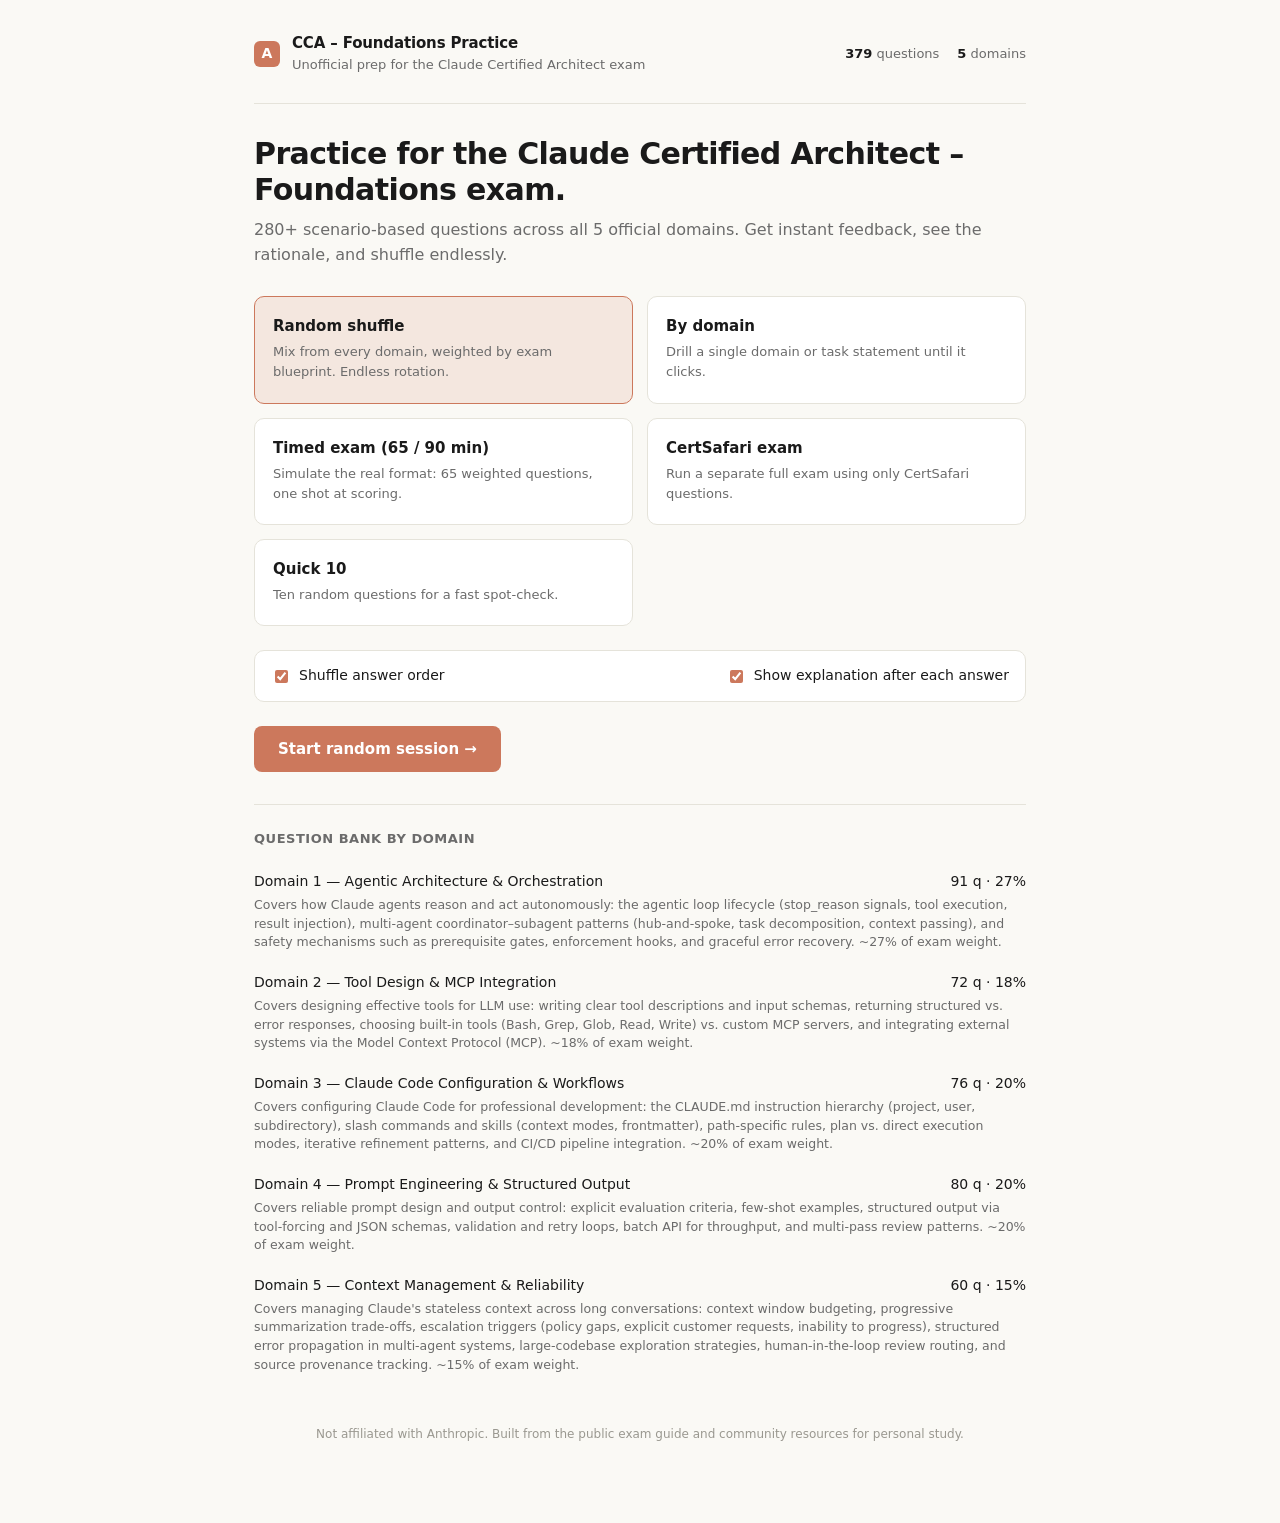
==== commit d0359f15: "feat: add separate CertSafari exam mode Agent-Logs-Url: https://github.com/lazzyms/ccaf-practice/ses" ====
--- a/index.html
+++ b/index.html
@@ -4,222 +4,7 @@
 <meta charset="UTF-8" />
 <meta name="viewport" content="width=device-width, initial-scale=1.0" />
 <title>Claude Certified Architect – Foundations · Practice</title>
-<style>
-  :root {
-    --bg: #faf9f5;
-    --surface: #ffffff;
-    --surface-alt: #f5f4ed;
-    --border: #e5e3da;
-    --border-strong: #d6d3c4;
-    --text: #1a1a1a;
-    --text-muted: #6b6b6b;
-    --text-faint: #9a9890;
-    --accent: #cc785c;
-    --accent-dark: #b06246;
-    --accent-soft: #f4e7df;
-    --correct: #2f7d32;
-    --correct-soft: #e6f1e6;
-    --wrong: #c0392b;
-    --wrong-soft: #f8e6e3;
-    --code-bg: #f0eee6;
-    --shadow: 0 1px 2px rgba(0,0,0,.03), 0 4px 12px rgba(0,0,0,.04);
-  }
-  * { box-sizing: border-box; }
-  html, body { margin: 0; padding: 0; }
-  body {
-    font-family: -apple-system, BlinkMacSystemFont, "Segoe UI", Inter, system-ui, sans-serif;
-    color: var(--text);
-    background: var(--bg);
-    line-height: 1.55;
-    font-size: 16px;
-    min-height: 100vh;
-  }
-  code, .mono {
-    font-family: "SF Mono", Menlo, Consolas, "Liberation Mono", monospace;
-    font-size: 0.92em;
-    background: var(--code-bg);
-    padding: 1px 5px;
-    border-radius: 3px;
-  }
-  .container { max-width: 820px; margin: 0 auto; padding: 32px 24px 80px; }
-  header.top { display: flex; align-items: center; justify-content: space-between; padding-bottom: 28px; border-bottom: 1px solid var(--border); margin-bottom: 32px; }
-  .brand { display: flex; align-items: center; gap: 12px; }
-  .brand-mark { width: 26px; height: 26px; border-radius: 6px; background: var(--accent); display: grid; place-items: center; color: white; font-weight: 700; font-size: 14px; }
-  .brand-title { font-weight: 600; letter-spacing: -0.01em; font-size: 15px; }
-  .brand-sub { color: var(--text-muted); font-size: 13px; }
-  .stats-mini { display: flex; gap: 18px; font-size: 13px; color: var(--text-muted); }
-  .stats-mini b { color: var(--text); font-weight: 600; }
-
-  /* HOME */
-  .hero h1 { font-size: 30px; line-height: 1.2; margin: 0 0 10px; letter-spacing: -0.02em; }
-  .hero p.lead { color: var(--text-muted); margin: 0 0 28px; font-size: 16px; }
-
-  .mode-grid { display: grid; grid-template-columns: 1fr 1fr; gap: 14px; margin-bottom: 24px; }
-  .mode-card {
-    background: var(--surface);
-    border: 1px solid var(--border);
-    border-radius: 10px;
-    padding: 18px 18px 20px;
-    cursor: pointer;
-    transition: border-color .15s, transform .15s;
-    text-align: left;
-    font: inherit;
-    color: inherit;
-  }
-  .mode-card:hover { border-color: var(--border-strong); }
-  .mode-card.active { border-color: var(--accent); background: var(--accent-soft); }
-  .mode-card h3 { margin: 0 0 4px; font-size: 15px; font-weight: 600; }
-  .mode-card p { margin: 0; font-size: 13px; color: var(--text-muted); }
-
-  .domain-picker { display: none; margin-bottom: 24px; }
-  .domain-picker.visible { display: block; }
-  .domain-picker label { display: flex; align-items: center; gap: 10px; padding: 10px 14px; background: var(--surface); border: 1px solid var(--border); border-radius: 8px; margin-bottom: 8px; cursor: pointer; transition: border-color .15s; }
-  .domain-picker label:hover { border-color: var(--border-strong); }
-  .domain-picker input[type="radio"] { accent-color: var(--accent); }
-  .domain-picker .domain-meta { color: var(--text-muted); font-size: 13px; margin-left: auto; }
-
-  .options-row { display: flex; align-items: center; justify-content: space-between; gap: 16px; margin-bottom: 24px; padding: 14px 16px; background: var(--surface); border: 1px solid var(--border); border-radius: 10px; }
-  .options-row label { display: flex; align-items: center; gap: 8px; font-size: 14px; color: var(--text); cursor: pointer; }
-  .options-row input { accent-color: var(--accent); }
-
-  .start-btn {
-    display: inline-flex; align-items: center; gap: 8px;
-    background: var(--accent); color: white;
-    border: none; padding: 14px 24px;
-    border-radius: 8px; font-size: 15px; font-weight: 600;
-    cursor: pointer; transition: background .15s;
-    font-family: inherit;
-  }
-  .start-btn:hover { background: var(--accent-dark); }
-  .start-btn:disabled { background: var(--border-strong); cursor: not-allowed; }
-  .start-btn.secondary { background: var(--surface); color: var(--text); border: 1px solid var(--border); }
-  .start-btn.secondary:hover { background: var(--surface-alt); border-color: var(--border-strong); }
-
-  .domain-stats { margin-top: 32px; padding-top: 24px; border-top: 1px solid var(--border); }
-  .domain-stats h4 { margin: 0 0 12px; font-size: 13px; font-weight: 600; color: var(--text-muted); text-transform: uppercase; letter-spacing: 0.04em; }
-  .domain-stat { display: flex; justify-content: space-between; padding: 6px 0; font-size: 14px; color: var(--text-muted); }
-  .domain-stat b { color: var(--text); font-weight: 500; }
-
-  /* QUIZ */
-  .quiz-header { display: flex; align-items: center; justify-content: space-between; margin-bottom: 24px; padding-bottom: 14px; border-bottom: 1px solid var(--border); }
-  .quiz-progress { font-size: 14px; color: var(--text-muted); }
-  .quiz-progress b { color: var(--text); font-weight: 600; }
-  .quiz-score { font-size: 14px; color: var(--text-muted); }
-  .quiz-score .right { color: var(--correct); font-weight: 600; }
-  .quiz-score .wrong { color: var(--wrong); font-weight: 600; }
-  .quiz-timer { font-family: "SF Mono", Menlo, Consolas, monospace; font-size: 14px; color: var(--text); padding: 4px 10px; background: var(--surface-alt); border-radius: 6px; border: 1px solid var(--border); }
-  .quiz-timer.warning { color: var(--wrong); border-color: var(--wrong); }
-  .quiz-exit { background: none; border: none; color: var(--text-muted); cursor: pointer; font-size: 13px; padding: 6px 10px; border-radius: 6px; font-family: inherit; }
-  .quiz-exit:hover { background: var(--surface-alt); color: var(--text); }
-
-  .question-card {
-    background: var(--surface);
-    border: 1px solid var(--border);
-    border-radius: 12px;
-    padding: 28px 30px;
-    margin-bottom: 24px;
-  }
-  .question-domain { font-size: 12px; color: var(--accent); font-weight: 600; text-transform: uppercase; letter-spacing: 0.06em; margin-bottom: 12px; }
-  .question-text { font-size: 16px; line-height: 1.6; margin: 0 0 22px; color: var(--text); }
-  .question-text code { background: var(--code-bg); }
-
-  .options { display: flex; flex-direction: column; gap: 10px; }
-  .option {
-    display: flex; align-items: flex-start; gap: 12px;
-    padding: 14px 16px;
-    background: var(--surface);
-    border: 1px solid var(--border);
-    border-radius: 8px;
-    cursor: pointer;
-    transition: border-color .12s, background .12s;
-    font-size: 15px;
-    line-height: 1.5;
-  }
-  .option:hover:not(.disabled) { border-color: var(--border-strong); background: var(--surface-alt); }
-  .option.selected { border-color: var(--accent); background: var(--accent-soft); }
-  .option.correct { border-color: var(--correct); background: var(--correct-soft); }
-  .option.wrong { border-color: var(--wrong); background: var(--wrong-soft); }
-  .option.disabled { cursor: default; }
-  .option-letter {
-    flex-shrink: 0;
-    width: 26px; height: 26px;
-    border-radius: 50%;
-    background: var(--surface-alt);
-    border: 1px solid var(--border);
-    display: grid; place-items: center;
-    font-size: 13px; font-weight: 600;
-    color: var(--text-muted);
-  }
-  .option.selected .option-letter { background: var(--accent); color: white; border-color: var(--accent); }
-  .option.correct .option-letter { background: var(--correct); color: white; border-color: var(--correct); }
-  .option.wrong .option-letter { background: var(--wrong); color: white; border-color: var(--wrong); }
-  .option-text { flex: 1; }
-  .option-text code { font-size: 0.88em; }
-
-  .verdict {
-    margin-top: 22px;
-    padding: 18px 20px;
-    border-radius: 8px;
-    border-left: 3px solid;
-  }
-  .verdict.correct { background: var(--correct-soft); border-left-color: var(--correct); }
-  .verdict.wrong { background: var(--wrong-soft); border-left-color: var(--wrong); }
-  .verdict-title { font-weight: 600; margin-bottom: 8px; font-size: 14px; }
-  .verdict.correct .verdict-title { color: var(--correct); }
-  .verdict.wrong .verdict-title { color: var(--wrong); }
-  .verdict-explanation { font-size: 14px; line-height: 1.6; color: var(--text); }
-  .verdict-explanation code { background: rgba(0,0,0,.06); }
-
-  .actions { display: flex; gap: 12px; justify-content: space-between; align-items: center; margin-top: 8px; }
-  .actions-left, .actions-right { display: flex; gap: 10px; }
-
-  /* SUMMARY */
-  .summary-card { background: var(--surface); border: 1px solid var(--border); border-radius: 12px; padding: 32px; text-align: center; margin-bottom: 24px; }
-  .summary-card h2 { margin: 0 0 8px; font-size: 26px; letter-spacing: -0.02em; }
-  .summary-card .big-score { font-size: 56px; font-weight: 700; color: var(--accent); margin: 18px 0 6px; letter-spacing: -0.03em; }
-  .summary-card .scaled-score { font-size: 14px; color: var(--text-muted); margin-bottom: 24px; }
-  .summary-card .pass-pill { display: inline-block; padding: 6px 14px; border-radius: 999px; font-size: 13px; font-weight: 600; }
-  .summary-card .pass-pill.pass { background: var(--correct-soft); color: var(--correct); }
-  .summary-card .pass-pill.fail { background: var(--wrong-soft); color: var(--wrong); }
-  .summary-breakdown { background: var(--surface); border: 1px solid var(--border); border-radius: 12px; padding: 20px 24px; margin-bottom: 24px; }
-  .summary-breakdown h4 { margin: 0 0 14px; font-size: 14px; font-weight: 600; }
-  .breakdown-row { display: flex; align-items: center; gap: 12px; padding: 8px 0; font-size: 14px; }
-  .breakdown-name { flex: 1; }
-  .breakdown-bar { flex: 2; height: 8px; background: var(--surface-alt); border-radius: 4px; overflow: hidden; }
-  .breakdown-bar-fill { height: 100%; background: var(--accent); transition: width .4s ease; }
-  .breakdown-num { font-variant-numeric: tabular-nums; color: var(--text-muted); min-width: 60px; text-align: right; }
-
-  .footer-note { text-align: center; font-size: 12px; color: var(--text-faint); margin-top: 40px; }
-
-  /* SCENARIO / DOMAIN CONTEXT */
-  .scenario-box {
-    background: #f0eee6;
-    border: 1px solid var(--border-strong);
-    border-left: 3px solid var(--accent);
-    border-radius: 8px;
-    padding: 14px 16px;
-    margin-bottom: 18px;
-    font-size: 13.5px;
-    line-height: 1.6;
-    color: var(--text);
-  }
-  .scenario-label {
-    font-size: 11px;
-    font-weight: 700;
-    text-transform: uppercase;
-    letter-spacing: 0.07em;
-    color: var(--accent);
-    margin-bottom: 5px;
-  }
-
-  @media (max-width: 600px) {
-    .container { padding: 20px 16px 60px; }
-    .question-card { padding: 22px 20px; }
-    .mode-grid { grid-template-columns: 1fr; }
-    .hero h1 { font-size: 24px; }
-    .options-row { flex-direction: column; align-items: flex-start; }
-  }
-</style>
+<link rel="stylesheet" href="styles.css" />
 </head>
 <body>
 <div class="container">
@@ -253,6 +38,10 @@
       <button class="mode-card" data-mode="exam" id="modeExam">
         <h3>Timed exam (65 / 90 min)</h3>
         <p>Simulate the real format: 65 weighted questions, one shot at scoring.</p>
+      </button>
+      <button class="mode-card" data-mode="certsafari_exam" id="modeCertSafariExam">
+        <h3>CertSafari exam</h3>
+        <p>Run a separate full exam using only CertSafari questions.</p>
       </button>
       <button class="mode-card" data-mode="quickset" id="modeQuickset">
         <h3>Quick 10</h3>
@@ -294,820 +83,7 @@
   </div>
 </div>
 
-<script>
-/* ====================================================================
-   DOMAIN METADATA
-   ==================================================================== */
-const DOMAINS = {
-  d1: { name: "Agentic Architecture & Orchestration", weight: 0.27, short: "Domain 1",
-        desc: "Covers how Claude agents reason and act autonomously: the agentic loop lifecycle (stop_reason signals, tool execution, result injection), multi-agent coordinator–subagent patterns (hub-and-spoke, task decomposition, context passing), and safety mechanisms such as prerequisite gates, enforcement hooks, and graceful error recovery. ~27% of exam weight." },
-  d2: { name: "Tool Design & MCP Integration", weight: 0.18, short: "Domain 2",
-        desc: "Covers designing effective tools for LLM use: writing clear tool descriptions and input schemas, returning structured vs. error responses, choosing built-in tools (Bash, Grep, Glob, Read, Write) vs. custom MCP servers, and integrating external systems via the Model Context Protocol (MCP). ~18% of exam weight." },
-  d3: { name: "Claude Code Configuration & Workflows", weight: 0.20, short: "Domain 3",
-        desc: "Covers configuring Claude Code for professional development: the CLAUDE.md instruction hierarchy (project, user, subdirectory), slash commands and skills (context modes, frontmatter), path-specific rules, plan vs. direct execution modes, iterative refinement patterns, and CI/CD pipeline integration. ~20% of exam weight." },
-  d4: { name: "Prompt Engineering & Structured Output", weight: 0.20, short: "Domain 4",
-        desc: "Covers reliable prompt design and output control: explicit evaluation criteria, few-shot examples, structured output via tool-forcing and JSON schemas, validation and retry loops, batch API for throughput, and multi-pass review patterns. ~20% of exam weight." },
-  d5: { name: "Context Management & Reliability", weight: 0.15, short: "Domain 5",
-        desc: "Covers managing Claude's stateless context across long conversations: context window budgeting, progressive summarization trade-offs, escalation triggers (policy gaps, explicit customer requests, inability to progress), structured error propagation in multi-agent systems, large-codebase exploration strategies, human-in-the-loop review routing, and source provenance tracking. ~15% of exam weight." },
-};
-
-/* QUESTION_BANK is appended below in a separate <script> block. */
-</script>
-<script id="bankScript">
-/* QUESTION BANK */
-window.QUESTION_BANK = [
-/* ============================================================
-   DOMAIN 1 — Agentic Architecture & Orchestration (27%)
-   ============================================================ */
-
-/* --- 1.1 Agentic loop --- */
-{domain:"d1",task:"1.1 Agentic loop",scenario:"You are a backend engineer at a fintech startup. Your team built a data-reconciliation agent that calls database query tools, file-write tools, and notification tools in sequence. The agent has been running in production for two weeks and must handle both single-step and multi-step tasks reliably.",question:"You are implementing an agentic loop with the Claude Agent SDK. After each API response, what is the correct signal to determine whether the loop should continue executing tool calls?",options:["The value of <code>stop_reason</code> — continue when it is <code>\"tool_use\"</code>, terminate when it is <code>\"end_turn\"</code>","Whether the assistant's text content contains a phrase like 'I'm done' or 'task complete'","Whether you have exceeded an arbitrary maximum iteration count (e.g., 10 iterations)","Whether the most recent tool returned a success status code"],correct:0,explanation:"The agentic loop lifecycle is driven by <code>stop_reason</code>. The model returns <code>\"tool_use\"</code> when it wants you to execute tools and return results, and <code>\"end_turn\"</code> when it has finished. Parsing natural language, using iteration caps as the primary stopping mechanism, or checking tool status are all anti-patterns explicitly called out in the exam guide."},
-{domain:"d1",task:"1.1 Agentic loop",scenario:"You are a backend engineer at a fintech startup. Your team built a data-reconciliation agent that calls database query tools, file-write tools, and notification tools in sequence. The agent has been running in production for two weeks and must handle both single-step and multi-step tasks reliably.",question:"After Claude returns a <code>tool_use</code> response and your code executes the requested tool, what must happen before the next API call so the model can reason about the next action?",options:["The tool result must be appended to the conversation history as a <code>tool_result</code> message before the next request","The previous turns should be summarized to save context space","The system prompt should be regenerated to include the new information","The tool result should be stored externally and referenced by ID in the next prompt"],correct:0,explanation:"Tool results must be appended to conversation history so the model can incorporate the new information into its next reasoning step. Summarizing prematurely, regenerating the system prompt, or storing results externally would deprive the model of the data it needs to continue the loop coherently."},
-{domain:"d1",task:"1.1 Agentic loop",question:"A junior engineer's agent terminates whenever the assistant message contains the word 'finished'. The agent occasionally stops mid-task. What anti-pattern is this?",options:["Using natural language signals as a loop termination indicator","Failing to handle <code>permission_denied</code> errors","Not using forced tool choice","Mismatched MCP server configurations"],correct:0,explanation:"Parsing assistant text to determine loop termination is an explicit anti-pattern. The correct mechanism is <code>stop_reason</code>. Models may use words like 'finished' mid-reasoning, which causes premature termination."},
-{domain:"d1",task:"1.1 Agentic loop",question:"Which distinguishes a true agentic loop from a pre-configured decision tree?",options:["In an agentic loop, the model reasons about which tool to call next based on accumulated context; a decision tree follows fixed, pre-configured tool sequences","Agentic loops always run faster than decision trees","Agentic loops require an MCP server while decision trees do not","Decision trees can use parallel tool calls but agentic loops cannot"],correct:0,explanation:"Model-driven decision-making is the defining property of agentic loops. The model dynamically chooses what to do next based on tool outputs and prior context, rather than executing a pre-defined sequence."},
-{domain:"d1",task:"1.1 Agentic loop",question:"Your loop relies on a hard cap of 5 iterations as the primary stop mechanism. Legitimate multi-step tasks get cut off; simple tasks waste iterations. What is the right fix?",options:["Drive termination by <code>stop_reason == \"end_turn\"</code>; reserve a generous iteration cap only as a safety backstop","Increase the cap to 50 so it rarely fires","Have the model emit a structured 'done' tool call instead","Switch to a non-agentic, single-prompt approach"],correct:0,explanation:"Iteration caps are appropriate only as a defensive backstop against runaway loops, not as the primary stopping signal. The model itself signals task completion via <code>stop_reason: \"end_turn\"</code>."},
-{domain:"d1",task:"1.1 Agentic loop",question:"In the agentic loop, where does tool execution happen?",options:["Your application code runs the tool, then returns the result to Claude on the next request","Claude executes the tool internally inside the model","The MCP server executes the tool autonomously without your code","The tool is described in the system prompt but never actually executed"],correct:0,explanation:"Claude never executes tools directly — it requests tool calls. Your application is responsible for running the tool and feeding the result back as a <code>tool_result</code> message."},
-{domain:"d1",task:"1.1 Agentic loop",scenario:"You are a backend engineer at a fintech startup. Your team built a data-reconciliation agent that calls database query tools, file-write tools, and notification tools in sequence. The agent has been running in production for two weeks and must handle both single-step and multi-step tasks reliably.",question:"You receive a response with <code>stop_reason: \"end_turn\"</code> but the agent has not yet completed its multi-step task. What is most likely wrong?",options:["The model decided it had nothing more to do — review the system prompt and tool descriptions so it understands the full scope of the task","You should ignore <code>stop_reason</code> and keep calling tools","The Claude API is broken — file a bug","You need to add more iterations to the cap"],correct:0,explanation:"<code>end_turn</code> means the model believes it is done. If the model is terminating prematurely, the fix is in the inputs — clearer task descriptions, better tool descriptions, or richer initial context — not overriding the stop signal."},
-{domain:"d1",task:"1.1 Agentic loop",question:"Which of these is the most reliable way for the model to communicate that it requires another iteration of tool execution?",options:["The <code>stop_reason</code> field set to <code>\"tool_use\"</code> with one or more <code>tool_use</code> blocks in the content","Assistant text saying 'Please run this tool next'","A custom tool named <code>need_more_iterations</code>","An undefined number of empty turns to signal continuation"],correct:0,explanation:"<code>stop_reason: \"tool_use\"</code> combined with concrete <code>tool_use</code> blocks is the standardized, deterministic signal. Anything else relies on parsing or convention."},
-{domain:"d1",task:"1.1 Agentic loop",question:"Your team is debating whether to add tool results to conversation history or store them externally and pass only summaries. Which approach preserves the model's ability to reason about prior tool outputs?",options:["Appending the actual tool result content (potentially trimmed) to conversation history so the model can re-read it on subsequent turns","Storing results in a vector database and injecting only the most relevant chunks via semantic retrieval before each turn","Passing only a one-sentence summary so the model has signal without consuming tokens","Storing results externally and passing their database IDs; the model can request full content via a <code>fetch_tool_result</code> tool when needed"],correct:0,explanation:"The model must have access to tool outputs in conversation history to reason about them. Trimming is acceptable, but full removal prevents reasoning. B (vector retrieval) is a valid advanced pattern but adds complexity and may miss context. C loses precision. D requires a second tool call for every retrieval, adds latency, and assumes the model knows which IDs to fetch."},
-{domain:"d1",task:"1.1 Agentic loop",question:"Which is an anti-pattern for agentic loop control flow?",options:["Setting an arbitrary iteration cap as the primary stopping mechanism rather than as a safety net","Relying solely on <code>stop_reason: \"end_turn\"</code> to determine when the loop should terminate — the model's judgment may differ from the task's actual completion state","Executing tool calls in the order the model requests them rather than reordering for efficiency","Appending each tool result to the conversation history before the next API call, even for large payloads"],correct:0,explanation:"The exam guide explicitly lists using iteration caps as the primary stopping mechanism as an anti-pattern. Option B describes the correct approach — stop_reason: 'end_turn' IS the right signal. Option C is a reasonable practice (though parallel execution is fine too). Option D is the correct pattern for tool result handling."},
-
-/* --- 1.2 Multi-agent coordinator-subagent --- */
-{domain:"d1",task:"1.2 Coordinator-subagent",question:"In a hub-and-spoke multi-agent system, which agent is responsible for inter-subagent communication, error handling, and information routing?",options:["The coordinator agent — subagents communicate only through the coordinator, not directly with each other","Each subagent communicates peer-to-peer with the others as needed","A shared message bus that no agent owns","The Claude API itself routes messages automatically"],correct:0,explanation:"Hub-and-spoke means all inter-subagent communication goes through the coordinator. This gives observability, consistent error handling, and controlled information flow. Peer-to-peer subagent communication is an anti-pattern."},
-{domain:"d1",task:"1.2 Coordinator-subagent",scenario:"Your consulting firm's market intelligence platform uses a <strong>coordinator agent</strong> that decomposes research topics into sub-tasks and dispatches three specialized subagents: a <strong>WebSearch agent</strong>, a <strong>DocumentAnalysis agent</strong>, and a <strong>Synthesis agent</strong>. Subagents run independently and return structured results to the coordinator.",question:"You are running a multi-agent research system. The synthesis subagent reports it has 'no source material to summarize' even though the web search subagent ran successfully. What is the most likely cause?",options:["Subagents have isolated context — the coordinator did not explicitly pass the web search findings into the synthesis subagent's prompt","Claude lost the web search results between turns","The synthesis subagent's system prompt is too long","The web search subagent is hallucinating"],correct:0,explanation:"Subagents do NOT automatically inherit the coordinator's context or other subagents' outputs. The coordinator must explicitly pass relevant findings (with metadata like source URLs) in each subagent's prompt."},
-{domain:"d1",task:"1.2 Coordinator-subagent",scenario:"Your consulting firm's market intelligence platform uses a <strong>coordinator agent</strong> that decomposes research topics into sub-tasks and dispatches three specialized subagents: a <strong>WebSearch agent</strong>, a <strong>DocumentAnalysis agent</strong>, and a <strong>Synthesis agent</strong>. Subagents run independently and return structured results to the coordinator.",question:"After running a multi-agent research system on the topic 'impact of AI on creative industries,' your final reports cover only visual arts, completely missing music, writing, and film. The coordinator's logs show it decomposed the topic into: 'AI in digital art creation,' 'AI in graphic design,' and 'AI in photography.' What is the most likely root cause?",options:["The coordinator's task decomposition was too narrow, producing subagent assignments that didn't cover all relevant domains of the topic","The synthesis agent filtered out non-visual creative industries","The web search agent's queries were not comprehensive enough","The document analysis agent applied overly restrictive relevance criteria"],correct:0,explanation:"This is question 7 from the official guide. The coordinator's decomposition is the root cause — subagents executed correctly within the scope they were given. Blaming downstream agents misses that they did exactly what was asked."},
-{domain:"d1",task:"1.2 Coordinator-subagent",question:"You want to reduce duplication across subagents researching a broad topic. What is the recommended approach?",options:["The coordinator partitions the research scope across subagents (e.g., distinct subtopics or source types) so each agent's work doesn't overlap","Run all subagents with a shared system prompt that instructs them not to repeat findings already reported by other subagents","After all subagents complete, run a deduplication post-processing step on the combined output","Assign one subagent as a gatekeeper that reviews and filters results from the others before they reach the coordinator"],correct:0,explanation:"Upfront scope partitioning is the recommended pattern — it prevents duplication before it occurs. B sounds appealing but subagents don't see each other's work in real-time. C fixes duplication after the fact, wasting compute. D adds a coordination anti-pattern (peer subagent gating)."},
-{domain:"d1",task:"1.2 Coordinator-subagent",question:"Your coordinator agent always routes every query through the full pipeline (search → analyze → synthesize → report), even for simple lookups. What pattern would make the system more efficient?",options:["Design the coordinator to analyze query requirements and dynamically select which subagents to invoke","Hard-code the pipeline order in code so it cannot be skipped","Replace subagents with a single monolithic agent","Remove the synthesis agent for simple cases"],correct:0,explanation:"Dynamic subagent selection is the recommended pattern. The coordinator should analyze the query and route only through subagents that are actually needed."},
-{domain:"d1",task:"1.2 Coordinator-subagent",question:"Why is iterative refinement (coordinator evaluates synthesis output → re-delegates to fill gaps → re-invokes synthesis) often more effective than a single-pass pipeline?",options:["A single pass cannot self-correct for missing coverage; iterative refinement lets the coordinator close gaps until coverage is sufficient","Iterative refinement is always cheaper","It avoids the need for any subagents at all","Single-pass pipelines do not support tool use"],correct:0,explanation:"Iterative refinement enables the coordinator to detect coverage gaps in the synthesis output and re-delegate targeted queries — producing higher-quality, more complete results."},
-{domain:"d1",task:"1.2 Coordinator-subagent",question:"Two subagents in your system communicate directly with each other to share intermediate findings. What problem does this create?",options:["It bypasses the coordinator, losing observability, consistent error handling, and controlled information flow","Direct subagent communication requires both agents to share a context window, doubling memory usage","The Task tool does not support bidirectional communication, so peer-to-peer calls will silently fail","Direct communication works reliably only if both subagents use the same model version"],correct:0,explanation:"Peer-to-peer subagent communication bypasses the coordinator, undermining the architectural properties of hub-and-spoke: observability, error handling, and controlled information flow. B, C, D describe fabricated technical constraints."},
-{domain:"d1",task:"1.2 Coordinator-subagent",scenario:"Your consulting firm's market intelligence platform uses a <strong>coordinator agent</strong> that decomposes research topics into sub-tasks and dispatches three specialized subagents: a <strong>WebSearch agent</strong>, a <strong>DocumentAnalysis agent</strong>, and a <strong>Synthesis agent</strong>. Subagents run independently and return structured results to the coordinator.",question:"In a hub-and-spoke pattern, the coordinator's primary responsibilities include all of the following EXCEPT:",options:["Inheriting context automatically from each subagent at the end of their work","Partitioning the research scope to minimize duplication across subagents","Iteratively refining subagent results by re-delegating to fill coverage gaps","Synthesizing findings from multiple subagents into a coherent output"],correct:0,explanation:"There is no automatic context inheritance — subagents must return results explicitly to the coordinator. B, C, and D are all genuine coordinator responsibilities in a well-designed hub-and-spoke system."},
-{domain:"d1",task:"1.2 Coordinator-subagent",question:"A risk specific to coordinator-led task decomposition is:",options:["Overly narrow decomposition that produces subagent assignments which fail to cover all relevant aspects of a broad topic","Subagents refusing to follow instructions","The coordinator running out of memory","The Task tool returning incorrect results"],correct:0,explanation:"The exam guide highlights overly narrow task decomposition as a key risk leading to incomplete topic coverage."},
-{domain:"d1",task:"1.2 Coordinator-subagent",question:"You design coordinator prompts that specify research goals and quality criteria, not step-by-step procedural instructions. Why?",options:["Goals-and-criteria prompts let subagents adapt their approach to what they discover; step-by-step instructions prevent useful adaptation","Procedural instructions cause MCP servers to fail","The Task tool only accepts goal-based prompts","Goals-and-criteria prompts are required by the Claude API"],correct:0,explanation:"Specifying goals and quality criteria gives subagents room to adapt. Rigid procedural instructions remove the very flexibility that makes agentic systems valuable."},
-
-/* --- 1.3 Subagent invocation, context passing --- */
-{domain:"d1",task:"1.3 Subagent invocation",question:"You configured a coordinator agent that needs to spawn subagents, but the coordinator cannot invoke them. What is most likely missing?",options:["The coordinator's <code>allowedTools</code> does not include <code>\"Task\"</code>","The subagents are missing their system prompts","The MCP server is not running","The coordinator's model has insufficient context"],correct:0,explanation:"The <code>Task</code> tool is the mechanism for spawning subagents. <code>allowedTools</code> must include <code>\"Task\"</code> for a coordinator to invoke them."},
-{domain:"d1",task:"1.3 Subagent invocation",question:"To explore two different refactoring strategies from a shared codebase analysis baseline, which Agent SDK feature should you use?",options:["<code>fork_session</code> — creates independent branches from a shared analysis baseline","<code>--resume</code> — resumes a single named session","<code>Task</code> tool — only for spawning new subagents","<code>/compact</code> — only for reducing context"],correct:0,explanation:"<code>fork_session</code> is purpose-built for exploring divergent approaches from a shared baseline. Each branch is independent but shares the same starting point."},
-{domain:"d1",task:"1.3 Subagent invocation",question:"You want a coordinator to dispatch parallel subagents to research three independent subtopics simultaneously. What's the right pattern?",options:["Emit multiple <code>Task</code> tool calls in a single coordinator response, rather than across separate turns","Send three separate API requests in parallel from your application","Have one subagent recursively spawn the others","Use <code>tool_choice: \"any\"</code> three times"],correct:0,explanation:"Parallel subagents are launched by emitting multiple <code>Task</code> tool calls in one coordinator response. This is how parallelism is expressed in the Agent SDK."},
-{domain:"d1",task:"1.3 Subagent invocation",question:"A subagent's prompt receives a list of web search findings. To preserve source attribution through downstream synthesis, you should structure the data so:",options:["Content and metadata (source URLs, document names, page numbers) are separated and explicitly labeled","All findings are concatenated into a single string with no markers","Sources are stripped to save tokens; only claims are kept","Metadata is sent in a separate API request"],correct:0,explanation:"Structured separation of content from metadata is essential for downstream agents to preserve attribution. Concatenation loses traceability."},
-{domain:"d1",task:"1.3 Subagent invocation",question:"What is the <code>AgentDefinition</code> object used to configure?",options:["The description, system prompt, and tool restrictions for a specific subagent type","The model parameters like temperature and max tokens","The MCP server's authentication credentials","The CLAUDE.md hierarchy"],correct:0,explanation:"<code>AgentDefinition</code> configures per-subagent settings: descriptions, system prompts, and tool restrictions."},
-{domain:"d1",task:"1.3 Subagent invocation",question:"Your synthesis subagent receives a prompt that references 'the findings' but contains no actual findings. What is the bug?",options:["The coordinator failed to inline the prior agents' findings directly into the synthesis subagent's prompt","The synthesis subagent's <code>allowedTools</code> is wrong","The Task tool requires explicit fork instructions","The model needs more max_tokens"],correct:0,explanation:"Subagents don't share memory. Findings from prior agents must be included verbatim (or structured) inside the new subagent's prompt."},
-{domain:"d1",task:"1.3 Subagent invocation",question:"A user keeps asking 'what did you find earlier?' after subagents return their work. Where should you persist findings so the coordinator can reference them later?",options:["In the coordinator's own conversation context (e.g., scratchpad files or in-message summaries) — subagents' internal context is not shared","In each subagent's system prompt","In a global variable in your application","Via the Task tool's built-in shared memory"],correct:0,explanation:"There is no built-in shared memory between subagents. The coordinator must explicitly capture findings into its own context (a scratchpad file or summary block) for later reference."},
-{domain:"d1",task:"1.3 Subagent invocation",question:"Why is it preferable to pass complete findings into a subagent's prompt rather than relying on parent context inheritance?",options:["Subagent context is isolated; no inheritance exists, so anything the subagent needs must be passed explicitly","Inheritance is too slow","Inheritance requires special MCP servers","The model's training prevents inheritance"],correct:0,explanation:"There is no automatic parent-to-subagent context inheritance. Explicit passing is the only reliable mechanism."},
-{domain:"d1",task:"1.3 Subagent invocation",question:"You want subagents to handle ambiguous research questions adaptively rather than mechanically follow instructions. How should you phrase coordinator prompts?",options:["Specify research goals and quality criteria, leaving the subagent room to adapt its method","Provide step-by-step procedural instructions for every possible sub-case","Have the coordinator generate a deterministic plan first, then dispatch","Use <code>tool_choice: \"any\"</code> for every subagent invocation"],correct:0,explanation:"Goals-and-criteria prompts enable subagent adaptability; rigid procedural instructions undermine it."},
-{domain:"d1",task:"1.3 Subagent invocation",question:"In a coordinator-subagent system, which is true of <code>fork_session</code>?",options:["It creates independent branches from a shared analysis baseline so parallel exploration paths can diverge","It restores a single past session by name","It enables peer-to-peer subagent communication","It is the only way to spawn subagents"],correct:0,explanation:"<code>fork_session</code> is specifically for branching from a baseline. <code>--resume</code> is for restoring a single named session; <code>Task</code> is for spawning subagents."},
-
-/* --- 1.4 Multi-step workflows, enforcement, handoffs --- */
-{domain:"d1",task:"1.4 Enforcement & handoffs",scenario:"You are architecting a customer-support agent for a retail bank. The agent can query account data, look up orders, and — when authorized — process refunds and fund transfers. Your compliance team requires that customer identity is verified before any financial operation executes.",question:"Production data shows that in 12% of cases, your customer support agent skips <code>get_customer</code> entirely and calls <code>lookup_order</code> using only the customer's stated name, occasionally leading to misidentified accounts and incorrect refunds. What change would most effectively address this reliability issue?",options:["Add a programmatic prerequisite that blocks <code>lookup_order</code> and <code>process_refund</code> calls until <code>get_customer</code> has returned a verified customer ID","Enhance the system prompt to state that customer verification via <code>get_customer</code> is mandatory before any order operations","Add few-shot examples showing the agent always calling <code>get_customer</code> first, even when customers volunteer order details","Implement a routing classifier that analyzes each request and enables only the subset of tools appropriate for that request type"],correct:0,explanation:"This is question 1 from the official guide. When a specific tool sequence is required for critical business logic (like verifying customer identity before processing refunds), programmatic enforcement provides deterministic guarantees. Prompt-based approaches (B and C) are probabilistic. Option D addresses tool availability, not ordering."},
-{domain:"d1",task:"1.4 Enforcement & handoffs",scenario:"You are architecting a customer-support agent for a retail bank. The agent can query account data, look up orders, and — when authorized — process refunds and fund transfers. Your compliance team requires that customer identity is verified before any financial operation executes.",question:"For a workflow with financial consequences (e.g., refunds above $500 require human approval), which approach gives deterministic compliance?",options:["A programmatic hook that intercepts the tool call and blocks/escalates based on the amount","A system prompt instruction that says 'never approve refunds above $500'","Few-shot examples that demonstrate refusals","Using <code>tool_choice: \"any\"</code>"],correct:0,explanation:"Hooks and programmatic interceptors give deterministic guarantees. Prompt-based instructions, including emphatic ones, have a non-zero failure rate and are unsuitable when financial consequences are involved."},
-{domain:"d1",task:"1.4 Enforcement & handoffs",question:"You need to escalate a complex case to a human agent who will not have access to the conversation transcript. The handoff summary should include:",options:["Customer ID, root cause analysis, refund amount, and recommended action","The entire conversation transcript verbatim","Only the customer's original complaint","A link to the agent's internal scratchpad"],correct:0,explanation:"Structured handoff summaries include the data the human needs to act: customer ID, root cause, amounts, and a recommended action. Dumping a transcript or sending only the complaint forces the human to redo the work."},
-{domain:"d1",task:"1.4 Enforcement & handoffs",question:"A customer message contains multiple unrelated concerns (billing dispute + shipping question + account update). What's the recommended approach?",options:["Decompose the message into distinct items and investigate each in parallel using shared context, then synthesize a unified resolution","Address only the first concern; ask the customer to resend the rest","Escalate the entire message to a human","Pick the one concern with the highest priority and ignore the rest"],correct:0,explanation:"Multi-concern requests should be decomposed and processed in parallel using shared context, then synthesized. This is more efficient and more thorough than sequential single-concern handling."},
-{domain:"d1",task:"1.4 Enforcement & handoffs",question:"Why is prompt-based guidance insufficient when compliance is required (e.g., identity verification before financial operations)?",options:["Prompt instructions have a non-zero failure rate; deterministic compliance requires programmatic mechanisms","Prompts cost too much in tokens","Prompts are slower than hooks","Prompts cannot reference tool names"],correct:0,explanation:"Probabilistic compliance from prompts is unacceptable when failures have legal or financial consequences. Hooks/prerequisites give deterministic enforcement."},
-{domain:"d1",task:"1.4 Enforcement & handoffs",question:"You want to block <code>process_refund</code> until <code>get_customer</code> has returned a verified ID. Where does this logic belong?",options:["In a programmatic prerequisite gate that checks state before allowing <code>process_refund</code>","In the system prompt as a 'never call X before Y' rule","Inside the model's training","In a follow-up review pass after the call already happened"],correct:0,explanation:"Programmatic gates enforce ordering reliably. System prompt rules can be bypassed by the model on edge cases."},
-{domain:"d1",task:"1.4 Enforcement & handoffs",question:"Which of the following is NOT a recommended element of a structured handoff to a human agent?",options:["The agent's internal reasoning trace from every prior turn","Customer ID","Root cause analysis","Recommended action"],correct:0,explanation:"Reasoning traces are noise to the receiving human; they need structured, actionable summaries — customer ID, root cause, and recommendation."},
-{domain:"d1",task:"1.4 Enforcement & handoffs",question:"Your agent achieves 55% first-contact resolution — well below the 80% target. Logs show it escalates straightforward cases (e.g., standard damage replacements with photo evidence) while attempting to autonomously handle complex situations requiring policy exceptions. What's the most effective way to improve escalation calibration?",options:["Add explicit escalation criteria to the system prompt with few-shot examples demonstrating when to escalate versus resolve autonomously","Have the agent self-report a confidence score (1-10) before each response and route to humans when confidence falls below a threshold","Deploy a separate classifier model trained on historical tickets to predict escalation","Implement sentiment analysis to detect customer frustration and auto-escalate"],correct:0,explanation:"This is question 3 from the official guide. Explicit criteria with few-shot examples directly addresses the root cause: unclear decision boundaries. LLM self-reported confidence is poorly calibrated, classifier-based routing is over-engineered, and sentiment doesn't correlate with case complexity."},
-{domain:"d1",task:"1.4 Enforcement & handoffs",question:"For a workflow with strict ordering requirements (e.g., 'always preview before execute'), which design is most reliable?",options:["Two separate tools — <code>preview</code> returns a single-use token; <code>execute</code> requires that token","One tool with a <code>preview: boolean</code> flag","A system prompt rule stating 'always preview first'","Few-shot examples that demonstrate preview-first behavior"],correct:0,explanation:"Two tools where <code>execute</code> requires a token from <code>preview</code> makes the unsafe path structurally impossible. Flags and prompt rules can be bypassed."},
-{domain:"d1",task:"1.4 Enforcement & handoffs",question:"A frustrated customer requests a human agent immediately. The issue is straightforward and within agent capability. What is the recommended response?",options:["Acknowledge the frustration, offer resolution since the issue is solvable, and escalate only if the customer reiterates the preference for a human","Silently process the resolution without acknowledging the human request","Immediately escalate without offering resolution","Ask the customer to fill out a satisfaction survey first"],correct:0,explanation:"Acknowledging frustration while offering resolution respects the customer; escalating only on reiteration honors their stated preference if they still want it. Silently overriding the request is disrespectful; immediate escalation without offering resolution wastes the agent's capability."},
-{domain:"d1",task:"1.4 Enforcement & handoffs",question:"You want to ensure a refund above a $500 threshold cannot be processed by the agent under any circumstances. Where do you place this rule?",options:["In a tool call interception hook that blocks calls exceeding the threshold and redirects to human escalation","Inside the tool description as a written boundary","In the system prompt with 'NEVER refund above $500'","In a post-hoc audit log review"],correct:0,explanation:"Tool call interception hooks provide deterministic enforcement. Written boundaries and prompts have a non-zero failure rate; audit reviews are reactive, not preventive."},
-
-/* --- 1.5 Hooks --- */
-{domain:"d1",task:"1.5 Agent SDK hooks",question:"You have multiple MCP tools returning timestamps in different formats (Unix epoch, ISO 8601, custom). The agent makes incorrect date calculations. What pattern fixes this without modifying each MCP tool?",options:["Implement a <code>PostToolUse</code> hook that normalizes timestamps to a single format before the model processes the tool result","Add detailed format instructions in the system prompt","Use few-shot examples of date conversions","Force the model to call a separate date_normalize tool after each lookup"],correct:0,explanation:"<code>PostToolUse</code> hooks intercept tool results and transform them before the model sees them. This is the deterministic, low-overhead fix for heterogeneous formats."},
-{domain:"d1",task:"1.5 Agent SDK hooks",question:"Which is the key distinction between hooks and prompt-based enforcement?",options:["Hooks provide deterministic guarantees; prompt instructions provide probabilistic compliance","Hooks are slower than prompts","Prompts can run code; hooks cannot","Hooks only work for OpenAI models"],correct:0,explanation:"Hooks intercept tool calls or results at the framework level — they fire every time. Prompts depend on the model's probabilistic compliance."},
-{domain:"d1",task:"1.5 Agent SDK hooks",question:"You want to block any outgoing <code>process_refund</code> call exceeding $500 and redirect to a human escalation workflow. Which hook pattern fits?",options:["A tool call interception hook that inspects parameters before execution and either blocks or rewrites the call","A <code>PostToolUse</code> hook on the refund tool's output","A system prompt rule with emphatic CAPS","A post-hoc audit that flags violations after the fact"],correct:0,explanation:"Tool call interception (pre-execution) is exactly the pattern for compliance-critical blocking. <code>PostToolUse</code> fires after the call has already happened, which is too late for a block."},
-{domain:"d1",task:"1.5 Agent SDK hooks",question:"When should you choose hooks over prompt-based enforcement?",options:["Whenever business rules require guaranteed compliance (financial, legal, regulatory)","Only when you cannot write a good system prompt","Whenever you want to save tokens","When the model is small"],correct:0,explanation:"Guaranteed-compliance rules demand hooks. Prompts are appropriate for guidance and style; they are unreliable for rules where any failure is unacceptable."},
-{domain:"d1",task:"1.5 Agent SDK hooks",question:"A <code>PostToolUse</code> hook's typical purpose is to:",options:["Transform or normalize tool results before the model processes them","Decide whether to allow the tool call in the first place","Generate the next assistant message","Reset the agentic loop"],correct:0,explanation:"<code>PostToolUse</code> fires after a tool returns — the right place to reshape or normalize data on its way back to the model."},
-{domain:"d1",task:"1.5 Agent SDK hooks",question:"Which scenario is best suited to a tool call interception hook (pre-execution)?",options:["Enforcing a hard policy boundary (e.g., refunds > $500 must escalate)","Reformatting the result of a database query","Adding a friendly closing message","Combining multiple tool results"],correct:0,explanation:"Pre-execution interception is ideal for enforcing hard policy boundaries because the rule fires before any side effect."},
-{domain:"d1",task:"1.5 Agent SDK hooks",question:"Your team relies on a system prompt rule to enforce that all customer-facing refunds are escalated above a threshold. After a year of operation, you discover 3 violations. The right architectural change is:",options:["Replace the prompt rule with a programmatic interception hook so compliance is deterministic","Make the prompt instructions more emphatic (e.g., add CAPS and 'IMPORTANT:')","Train a custom model on past violations","Ignore the violations as statistically rare"],correct:0,explanation:"Three real violations prove prompt-based enforcement is not deterministic. Hooks make this rule structurally enforced."},
-{domain:"d1",task:"1.5 Agent SDK hooks",question:"For policy compliance vs. data normalization, which hook types match these use cases?",options:["Pre-call interception for policy enforcement; <code>PostToolUse</code> for normalization","<code>PostToolUse</code> for both","Pre-call for both","Neither — both should be in the system prompt"],correct:0,explanation:"Pre-call hooks block or rewrite outgoing calls (policy). <code>PostToolUse</code> hooks transform incoming results (normalization)."},
-{domain:"d1",task:"1.5 Agent SDK hooks",question:"You build a hook to redirect blocked refund attempts to a human escalation workflow. What additional element should the hook return so the agent communicates appropriately?",options:["A structured error or rerouted result with a customer-friendly explanation and the escalation path","A silent no-op so the agent doesn't notice","An empty tool result","The model's reasoning text to display to the customer"],correct:0,explanation:"The agent needs context to communicate the outcome — a customer-friendly explanation plus the escalation path. Silent failures or empty results leave the agent (and the customer) in the dark."},
-{domain:"d1",task:"1.5 Agent SDK hooks",question:"Which is the strongest reason to prefer hooks for compliance-critical rules?",options:["Hooks fire deterministically every time; prompt instructions have a non-zero failure rate","Hooks are easier to write","Hooks reduce token costs","Hooks scale better"],correct:0,explanation:"Determinism is the binding reason. Even well-written prompts are probabilistic, which is unacceptable for compliance-critical rules."},
-
-/* --- 1.6 Task decomposition --- */
-{domain:"d1",task:"1.6 Task decomposition",question:"For a code review that always checks style → security → documentation in the same order, which decomposition pattern fits best?",options:["Prompt chaining — a fixed sequential pipeline","Dynamic decomposition based on intermediate findings","Routing","Orchestrator-workers"],correct:0,explanation:"When the steps are known and stable, prompt chaining is the simplest and cheapest pattern. Dynamic decomposition is overkill for predictable workflows."},
-{domain:"d1",task:"1.6 Task decomposition",question:"For an open-ended task like 'add comprehensive tests to a legacy codebase', what decomposition strategy is recommended?",options:["First map structure and identify high-impact areas, then build a prioritized plan that adapts as dependencies are discovered","Predefine every test case before any analysis","Generate tests file by file in alphabetical order","Use a fixed three-step pipeline: lint → test → commit"],correct:0,explanation:"Open-ended tasks call for adaptive plans: map structure, identify high-impact areas, then iterate. Fixed pipelines fail when the right next step depends on what you've already found."},
-{domain:"d1",task:"1.6 Task decomposition",question:"A pull request modifies 14 files across the stock tracking module. Your single-pass review analyzing all files together produces inconsistent results: detailed feedback for some files but superficial comments for others, obvious bugs missed, and contradictory feedback — flagging a pattern as problematic in one file while approving identical code elsewhere in the same PR. How should you restructure the review?",options:["Split into focused passes: analyze each file individually for local issues, then run a separate integration-focused pass examining cross-file data flow","Require developers to split large PRs into smaller submissions of 3-4 files before the automated review runs","Switch to a higher-tier model with a larger context window to give all 14 files adequate attention in one pass","Run three independent review passes on the full PR and only flag issues that appear in at least two of the three runs"],correct:0,explanation:"This is question 12 from the official guide. Splitting reviews into focused passes addresses attention dilution. A larger context window doesn't solve attention quality. Requiring smaller PRs shifts burden to developers. Triple-pass voting suppresses real bugs caught intermittently."},
-{domain:"d1",task:"1.6 Task decomposition",question:"For 'predictable multi-aspect reviews' (e.g., always do A then B then C), which pattern is the right fit?",options:["Prompt chaining","Routing","Orchestrator-workers","Dynamic decomposition"],correct:0,explanation:"Prompt chaining is the pattern for predictable multi-aspect workflows with known steps. Other patterns add complexity that isn't needed."},
-{domain:"d1",task:"1.6 Task decomposition",question:"For 'open-ended investigation' tasks where each finding reshapes the plan, which pattern fits?",options:["Dynamic decomposition (adaptive subtask generation based on intermediate findings)","Prompt chaining","Routing","Fixed pipeline"],correct:0,explanation:"Dynamic decomposition is for tasks whose structure can't be predetermined. Fixed pipelines fail because subsequent steps depend on what you find."},
-{domain:"d1",task:"1.6 Task decomposition",question:"Why split a large multi-file code review into per-file local passes plus a separate cross-file integration pass?",options:["Splitting avoids attention dilution that occurs when a single pass tries to give equal depth across many files","Splitting is required by the Claude API","Per-file passes save 50% of tokens","Cross-file passes are too slow to run in production"],correct:0,explanation:"Attention dilution is the core issue. Per-file passes give consistent depth on local issues; a separate cross-file pass focuses on data-flow concerns."},
-{domain:"d1",task:"1.6 Task decomposition",question:"You are deciding between prompt chaining and dynamic decomposition. The task is: 'investigate an unknown error in a legacy module.' Which fits?",options:["Dynamic decomposition — the next subtask depends on what is discovered at each step","Prompt chaining — error investigation is always a fixed sequence","Routing — classify the error first, then dispatch","Neither — use a single-prompt approach"],correct:0,explanation:"Investigation tasks are open-ended; adaptive decomposition is the right pattern. The right next step depends on findings."},
-{domain:"d1",task:"1.6 Task decomposition",question:"Decomposing 'add comprehensive tests to a legacy codebase' requires mapping structure and identifying high-impact areas first. Why?",options:["Without prioritization, the task balloons; high-impact areas first ensures the work delivers value early and adapts to dependencies discovered","Mapping structure is required by Claude Code's CLI","Tests cannot be written without a sitemap","Legacy codebases reject test files placed in the wrong directory"],correct:0,explanation:"Prioritization by impact is critical for open-ended legacy tasks; mapping structure also reveals dependencies that reshape the plan as you go."},
-{domain:"d1",task:"1.6 Task decomposition",question:"For a workflow where each step's output is the next step's input and the steps are predictable, the best pattern is:",options:["Prompt chaining","Dynamic decomposition","Multi-agent orchestration","Forked sessions"],correct:0,explanation:"Predictable sequential workflows are the textbook case for prompt chaining."},
-{domain:"d1",task:"1.6 Task decomposition",question:"A pattern that combines an upfront analysis phase with adaptive subtask generation is best suited to:",options:["Tasks where the structure is unknown until exploration is done — e.g., legacy codebase investigations","Tasks with strict ordering requirements","Tasks with a fixed, repeatable structure","Tasks that have no dependencies"],correct:0,explanation:"Adaptive decomposition fits unknown-structure tasks. Strict ordering needs programmatic enforcement; fixed structure needs prompt chaining."},
-
-/* --- 1.7 Session state, resume, fork --- */
-{domain:"d1",task:"1.7 Session management",question:"To continue a specific prior conversation by name in Claude Code, you use:",options:["<code>--resume &lt;session-name&gt;</code>","<code>fork_session</code>","<code>--continue</code>","<code>/memory</code>"],correct:0,explanation:"<code>--resume</code> with a session name continues a specific named prior conversation. <code>fork_session</code> branches a session; <code>/memory</code> reviews loaded memory files."},
-{domain:"d1",task:"1.7 Session management",question:"You want to explore two different testing strategies starting from the same shared codebase analysis. Which feature creates parallel exploration branches?",options:["<code>fork_session</code>","<code>--resume</code>","<code>--print</code>","<code>/compact</code>"],correct:0,explanation:"<code>fork_session</code> creates independent branches from a shared baseline — exactly the pattern for parallel exploration of divergent approaches."},
-{domain:"d1",task:"1.7 Session management",question:"You resumed a prior session, but several files have been modified since then. The agent gives stale advice. What should you do?",options:["Inform the resumed session about the specific file changes for targeted re-analysis, or start fresh with an injected summary","Continue without telling the agent — it will figure out the changes itself","Re-run the entire investigation from scratch every time","Disable session resumption permanently"],correct:0,explanation:"When files change, you must tell the resumed session what changed (for targeted re-analysis) or start fresh with a summary. Stale tool results in the resumed context will mislead the agent."},
-{domain:"d1",task:"1.7 Session management",question:"When prior tool results are stale (e.g., the codebase has changed significantly), which approach is more reliable?",options:["Start a new session with a structured summary of prior findings","Resume the old session and hope the model figures it out","Resume the old session and tell the model to ignore everything before the changes","Ignore session state and operate from scratch every time"],correct:0,explanation:"A fresh session with a structured summary avoids the model anchoring on stale facts in the prior transcript. Resuming with stale context is unreliable."},
-{domain:"d1",task:"1.7 Session management",question:"For comparing two refactoring approaches that both build on a single completed codebase analysis, you should:",options:["Use <code>fork_session</code> so both branches start from the same baseline","Start two independent sessions from scratch","Use <code>--resume</code> twice in parallel","Disable session state entirely"],correct:0,explanation:"<code>fork_session</code> is purpose-built for this: branch from a shared baseline so both approaches start from the same analysis."},
-{domain:"d1",task:"1.7 Session management",question:"Which is the best practice for resuming a named investigation across work sessions over multiple days?",options:["<code>claude --resume &lt;session-name&gt;</code>","Save the conversation to a text file and paste it in","Start fresh each day","Use multiple browser tabs"],correct:0,explanation:"<code>--resume</code> with a session name is the supported mechanism for continuing a specific named conversation across work sessions."},
-{domain:"d1",task:"1.7 Session management",question:"When choosing between session resumption and starting fresh with an injected summary, the deciding factor is:",options:["Whether prior tool results and context are mostly still valid (resume) or stale (start fresh)","Time of day","Whether you have used the model in the last hour","Available context budget"],correct:0,explanation:"Validity of prior context is the right criterion. Resume when context is still valid; start fresh with a summary when it's stale."},
-{domain:"d1",task:"1.7 Session management",question:"For exploring two divergent approaches from a shared analysis baseline, the pattern is:",options:["Fork the session — both branches share the baseline but evolve independently","Resume the session twice","Spawn two subagents with copies of the baseline","Run two prompt chains sequentially"],correct:0,explanation:"Forking is the exact pattern for divergent exploration from a shared baseline."},
-
-/* ============================================================
-   DOMAIN 2 — Tool Design & MCP Integration (18%)
-   ============================================================ */
-
-/* --- 2.1 Tool descriptions and boundaries --- */
-{domain:"d2",task:"2.1 Tool descriptions",question:"Production logs show the agent frequently calls <code>get_customer</code> when users ask about orders (e.g., 'check my order #12345'), instead of calling <code>lookup_order</code>. Both tools have minimal descriptions ('Retrieves customer information' / 'Retrieves order details') and accept similar identifier formats. What's the most effective first step to improve tool selection reliability?",options:["Expand each tool's description to include input formats it handles, example queries, edge cases, and boundaries explaining when to use it versus similar tools","Add few-shot examples to the system prompt demonstrating correct tool selection patterns, with 5-8 examples showing order-related queries routing to <code>lookup_order</code>","Implement a routing layer that parses user input before each turn and pre-selects the appropriate tool based on detected keywords and identifier patterns","Consolidate both tools into a single <code>lookup_entity</code> tool that accepts any identifier and internally determines which backend to query"],correct:0,explanation:"This is question 2 from the official guide. Tool descriptions are the primary mechanism LLMs use for tool selection. When descriptions are minimal, models lack the context to differentiate similar tools. Option B adds token overhead without fixing the underlying issue. A routing layer over-engineers and bypasses the LLM's natural language understanding. Consolidation is a valid choice but more effort than a 'first step' warrants."},
-{domain:"d2",task:"2.1 Tool descriptions",question:"What is the primary mechanism LLMs use to decide which tool to call?",options:["The tool's description","The tool's name only","The order tools are listed","The system prompt's tone"],correct:0,explanation:"Tool descriptions are the primary mechanism for selection. Names alone, ordering, or prompt tone are not sufficient signals."},
-{domain:"d2",task:"2.1 Tool descriptions",question:"You have <code>analyze_content</code> and <code>analyze_document</code> tools with near-identical descriptions. The agent misroutes between them. Best fix?",options:["Rename one (e.g., to <code>extract_web_results</code>) and rewrite its description to make purpose, inputs, and boundaries unambiguous","Add a routing-rules section to the system prompt","Delete one of the tools entirely","Increase <code>max_tokens</code>"],correct:0,explanation:"Renaming and rewriting descriptions to eliminate overlap is the recommended fix. Distinct names plus distinct boundaries lead to reliable selection."},
-{domain:"d2",task:"2.1 Tool descriptions",question:"Which of these is the strongest content to include in a tool description for an LLM?",options:["Input formats, example queries, edge cases, and explicit boundaries vs. similar tools","Internal implementation details","Author and version metadata","API endpoint URLs"],correct:0,explanation:"Descriptions should equip the model to choose: input formats, example queries, edge cases, and when to use it vs. alternatives."},
-{domain:"d2",task:"2.1 Tool descriptions",question:"A generic <code>analyze_document</code> handles too many things and the model keeps using it inconsistently. Best architectural fix?",options:["Split it into purpose-specific tools (e.g., <code>extract_data_points</code>, <code>summarize_content</code>, <code>verify_claim_against_source</code>) with defined contracts","Make <code>analyze_document</code> the only available tool","Switch the model to extended thinking","Add a fallback tool"],correct:0,explanation:"Splitting overloaded generic tools into purpose-specific tools with clear contracts gives the model unambiguous choices and reduces misuse."},
-{domain:"d2",task:"2.1 Tool descriptions",question:"Even with well-written tool descriptions, your model still sometimes ignores them. What other factor commonly overrides tool descriptions?",options:["Keyword-sensitive instructions in the system prompt that bias tool selection","The model's training cutoff date","The number of tools registered","The order tools are listed"],correct:0,explanation:"System prompt wording can create unintended tool associations (e.g., 'always analyze first' biasing the model toward analyze_*). Review prompts for keyword sensitivity."},
-{domain:"d2",task:"2.1 Tool descriptions",question:"Which is NOT a good practice for tool description authoring?",options:["Encoding format hints in parameter names (e.g., <code>account_number_integer_eight_digits</code>)","Including example queries","Including edge cases","Explaining boundaries vs. similar tools"],correct:0,explanation:"Encoding format hints in parameter names is less effective than concise descriptions. The model reads descriptions; it doesn't parse semantics out of camelCase."},
-{domain:"d2",task:"2.1 Tool descriptions",question:"Why do agents sometimes prefer a built-in tool (like <code>Grep</code>) over a more capable MCP tool?",options:["The MCP tool's description is too vague, so the model can't tell when it's better than the familiar built-in","MCP tools cost extra tokens to call","MCP tools always have permission errors","Built-in tools are always faster"],correct:0,explanation:"Non-adoption of MCP tools is almost always a description problem. Expand the description with capabilities, inputs, outputs, and when to prefer this tool."},
-{domain:"d2",task:"2.1 Tool descriptions",question:"You want the model to reliably differentiate <code>fetch_url</code> (generic) from a constrained <code>load_document</code>. The recommended action is to:",options:["Replace generic tools with constrained alternatives whose descriptions clearly state the constraints (e.g., 'only validated document URLs')","Add <code>tool_choice: \"any\"</code>","Rename both tools to start with 'fetch'","Wrap both in a single tool"],correct:0,explanation:"Constrained alternatives with clear descriptions reduce misuse. A vague generic tool will be selected even when an inappropriate input is provided."},
-{domain:"d2",task:"2.1 Tool descriptions",question:"Which of the following is the most effective single intervention to improve tool selection reliability when two tools have overlapping purposes?",options:["Rewrite descriptions to make purposes, inputs, outputs, and boundaries distinct","Set <code>tool_choice: \"auto\"</code>","Use more few-shot examples","Add the tool's signature to the system prompt"],correct:0,explanation:"Description rewriting is the highest-leverage fix. Few-shot examples help but add tokens; <code>tool_choice: \"auto\"</code> is the default and doesn't change selection."},
-
-/* --- 2.2 Structured errors --- */
-{domain:"d2",task:"2.2 Structured errors",question:"Which MCP flag is used to signal that a tool result represents a failure?",options:["<code>isError: true</code>","<code>status: \"failed\"</code>","<code>error_code: -1</code>","<code>retry: true</code>"],correct:0,explanation:"The MCP spec uses <code>isError</code> to signal failure in application-level tool results."},
-{domain:"d2",task:"2.2 Structured errors",question:"Your tool returns the same generic <code>{\"error\": \"Operation failed\"}</code> for all failures. What problem does this cause for the agent?",options:["The agent cannot make appropriate recovery decisions because it can't distinguish transient, validation, business, or permission errors","Tokens are wasted","The model crashes","No problem — the agent will retry forever"],correct:0,explanation:"Uniform errors prevent intelligent recovery. The agent needs structured metadata (category, retryability, message) to choose the right next action."},
-{domain:"d2",task:"2.2 Structured errors",question:"Which of these error categories should NOT be retried automatically?",options:["A business rule violation (e.g., 'insufficient funds for transfer')","A network timeout","A 503 Service Unavailable","A transient API rate-limit error"],correct:0,explanation:"Business rule violations are permanent — retrying won't change the outcome. Transient errors (timeouts, 503, rate limits) are appropriate to retry with backoff."},
-{domain:"d2",task:"2.2 Structured errors",question:"You return structured error metadata. Which three fields are recommended by the exam guide?",options:["<code>errorCategory</code> (transient/validation/permission/business), <code>isRetryable</code> boolean, and a human-readable description","<code>http_status</code>, <code>retry_count</code>, and <code>stack_trace</code>","<code>severity</code>, <code>timestamp</code>, and <code>request_id</code>","<code>language</code>, <code>region</code>, and <code>customer_id</code>"],correct:0,explanation:"The exam guide specifies these three fields: an error category, an explicit retryability flag, and a human-readable description."},
-{domain:"d2",task:"2.2 Structured errors",question:"For a business rule violation (policy says no refunds after 90 days), the structured error response should include:",options:["<code>retriable: false</code> and a customer-friendly explanation so the agent communicates appropriately","<code>retriable: true</code> with exponential backoff hints","An empty error message","Only the HTTP status code"],correct:0,explanation:"Business rule violations are non-retryable and need customer-friendly explanations so the agent can communicate clearly."},
-{domain:"d2",task:"2.2 Structured errors",question:"A subagent encounters a transient network timeout. Best practice is to:",options:["Implement local recovery (retry within the subagent); only propagate to the coordinator if it can't be resolved locally, along with partial results and what was attempted","Always propagate immediately","Suppress the error and return an empty result as success","Terminate the entire multi-agent workflow"],correct:0,explanation:"Local recovery within subagents avoids unnecessary coordinator escalation for transient failures. Propagate only what can't be resolved, with partial results and context."},
-{domain:"d2",task:"2.2 Structured errors",question:"A search tool returns no matches. The agent retries 5 times because the response looks like a failure. What's the design fix?",options:["Distinguish a valid empty result (successful query with no matches) from an access failure (timeout, error) in the response structure","Always return <code>retriable: true</code>","Return a different error code each retry","Hide the empty result behind a generic error"],correct:0,explanation:"Empty results are not failures. Distinguishing them from access failures prevents wasted retries and gives the agent appropriate context."},
-{domain:"d2",task:"2.2 Structured errors",question:"For uncertain state — e.g., a write operation that timed out and you don't know if it succeeded — the structured error should:",options:["Communicate uncertainty explicitly and recommend NOT retrying (to avoid duplicate side effects)","Mark it as <code>retriable: true</code> with exponential backoff","Return success to avoid alarming the user","Throw an exception so the framework handles it"],correct:0,explanation:"Uncertain-state write timeouts must communicate the uncertainty and prevent automatic retry to avoid double charges or duplicate notifications."},
-{domain:"d2",task:"2.2 Structured errors",question:"Why is throwing exceptions in tool implementations worse than returning structured errors as tool content?",options:["Framework-level exception handling strips the error metadata the model needs to make recovery decisions","Exceptions are too fast","Exceptions cause the API to crash","There is no difference"],correct:0,explanation:"When tools throw, the framework typically returns a generic error to the model, losing structured metadata. Return errors in <code>content</code> with <code>isError: true</code>."},
-{domain:"d2",task:"2.2 Structured errors",question:"Which is true about transient vs. permanent errors?",options:["Transient errors should be retried (often within the tool itself); permanent errors should be reported with enough detail for the agent to explain and adapt","Both should always be retried","Permanent errors should be retried with longer backoff","Transient errors should immediately escalate to a human"],correct:0,explanation:"Tool-level retry for transient errors keeps the model focused on user communication; permanent errors should be reported with structured detail for adaptation."},
-
-/* --- 2.3 Tool distribution and tool_choice --- */
-{domain:"d2",task:"2.3 Tool distribution",question:"Your agent has access to 18 tools and tool selection has become unreliable. What is the recommended approach?",options:["Restrict each agent's tool set to ~4-5 tools relevant to its role, preventing cross-specialization misuse","Give every agent access to every tool to maximize flexibility","Switch to a model with more parameters","Disable all tools and use prompt-only reasoning"],correct:0,explanation:"Too many tools degrades selection reliability by increasing decision complexity. Scoping each agent to ~4-5 role-relevant tools is the recommended pattern."},
-{domain:"d2",task:"2.3 Tool distribution",question:"Which <code>tool_choice</code> value guarantees the model will call SOME tool but lets it pick which?",options:["<code>\"any\"</code>","<code>\"auto\"</code>","Forced selection <code>{\"type\": \"tool\", \"name\": \"...\"}</code>","<code>\"none\"</code>"],correct:0,explanation:"<code>\"any\"</code> requires a tool call but lets the model choose which tool. <code>\"auto\"</code> allows text responses. Forced selection requires a specific tool."},
-{domain:"d2",task:"2.3 Tool distribution",question:"To ensure <code>extract_metadata</code> is the FIRST tool called in a workflow, which <code>tool_choice</code> setting should you use?",options:["<code>{\"type\": \"tool\", \"name\": \"extract_metadata\"}</code> — forced selection","<code>\"any\"</code> — model chooses","<code>\"auto\"</code> — model may not call a tool","Removing all other tools temporarily"],correct:0,explanation:"Forced tool selection guarantees a specific named tool is called. <code>\"any\"</code> lets the model pick any tool; <code>\"auto\"</code> doesn't even guarantee a tool call."},
-{domain:"d2",task:"2.3 Tool distribution",question:"A synthesis subagent attempts web searches even though it isn't supposed to. Why does this happen, and what's the fix?",options:["Giving agents tools outside their specialization tends to cause misuse — scope the synthesis agent's tools to its role","Subagents always misbehave","Add more instructions to the system prompt","Force the model to call a search tool"],correct:0,explanation:"Cross-specialization tool access leads to misuse. Restrict each subagent's tool set to its role."},
-{domain:"d2",task:"2.3 Tool distribution",question:"For a synthesis agent that occasionally needs to verify a fact but should not perform full web searches, the recommended pattern is:",options:["Give it a scoped <code>verify_fact</code> tool for high-frequency simple lookups; route complex verifications through the coordinator","Give it full access to the web search tool","Remove all verification capability","Disable tool use entirely"],correct:0,explanation:"Scoped cross-role tools handle high-frequency needs without giving the synthesis agent broader capabilities it would misuse."},
-{domain:"d2",task:"2.3 Tool distribution",question:"You want to guarantee the model calls a tool rather than returning a free-form text reply (e.g., when you need structured output). Which <code>tool_choice</code> setting fits?",options:["<code>\"any\"</code>","<code>\"auto\"</code>","No <code>tool_choice</code> specified","<code>{\"type\": \"text\"}</code>"],correct:0,explanation:"<code>\"any\"</code> forces a tool call without dictating which tool. <code>\"auto\"</code> permits a text response."},
-{domain:"d2",task:"2.3 Tool distribution",question:"You give an agent access to <code>verify_fact</code> as a scoped cross-role tool. What is the trade-off vs. routing every verification through the coordinator?",options:["Scoped tools reduce coordinator round-trips for the common case but require careful description to prevent over-use","There is no trade-off","It eliminates the need for the coordinator entirely","It increases token cost on the common case"],correct:0,explanation:"Scoped cross-role tools improve efficiency on the common path but require good descriptions and clear boundaries to prevent the agent from over-relying on them for complex cases."},
-{domain:"d2",task:"2.3 Tool distribution",question:"During testing, you observe that the synthesis agent frequently needs to verify specific claims while combining findings. Currently, when verification is needed, the synthesis agent returns control to the coordinator, which invokes the web search agent, then re-invokes synthesis with results. This adds 2-3 round trips per task and increases latency by 40%. Your evaluation shows that 85% of these verifications are simple fact-checks (dates, names, statistics) while 15% require deeper investigation. What's the most effective approach to reduce overhead while maintaining system reliability?",options:["Give the synthesis agent a scoped <code>verify_fact</code> tool for simple lookups, while complex verifications continue delegating to the web search agent through the coordinator","Have the synthesis agent accumulate all verification needs and return them as a batch to the coordinator at the end of its pass","Give the synthesis agent access to all web search tools so it can handle any verification need directly","Have the web search agent proactively cache extra context around each source during initial research, anticipating what the synthesis agent might need to verify"],correct:0,explanation:"This is question 9 from the official guide. Option A applies least privilege: scoped tool for the 85% common case, coordinator path preserved for 15% complex cases. Batching creates blocking dependencies; full access violates separation of concerns; speculative caching can't reliably predict needs."},
-{domain:"d2",task:"2.3 Tool distribution",question:"The number of tools that degrades selection reliability often kicks in around:",options:["A dozen+ tools — selection degrades as decision complexity grows","2-3 tools — the model is overwhelmed even at this level","100+ tools — the model can handle 50 fine","There is no degradation"],correct:0,explanation:"The exam guide cites '18 instead of 4-5' as a representative degradation point. Selection reliability decreases with tool count."},
-{domain:"d2",task:"2.3 Tool distribution",question:"When you want to enforce 'always call a tool, never reply with conversational text', use:",options:["<code>tool_choice: \"any\"</code>","<code>tool_choice: \"auto\"</code>","No <code>tool_choice</code>","A system prompt rule"],correct:0,explanation:"<code>\"any\"</code> requires a tool call. <code>\"auto\"</code> allows the model to return text instead of calling a tool."},
-
-/* --- 2.4 MCP server integration --- */
-{domain:"d2",task:"2.4 MCP integration",question:"You want to share an MCP server configuration with your entire team via version control. Where do you place the config?",options:["Project-level <code>.mcp.json</code>","User-level <code>~/.claude.json</code>","A separate <code>secrets.env</code> file","The CLAUDE.md file"],correct:0,explanation:"Project-level <code>.mcp.json</code> is the file that's checked into version control and shared with the team. <code>~/.claude.json</code> is user-scoped and personal."},
-{domain:"d2",task:"2.4 MCP integration",question:"For a personal experimental MCP server you don't want to share with teammates, the config goes in:",options:["<code>~/.claude.json</code>","<code>.mcp.json</code>","<code>.claude/rules/</code>","<code>~/.claude/CLAUDE.md</code>"],correct:0,explanation:"User-scoped MCP servers go in <code>~/.claude.json</code>. Project-scoped go in <code>.mcp.json</code>."},
-{domain:"d2",task:"2.4 MCP integration",question:"You need a GitHub MCP server to authenticate with a token. How do you keep secrets out of <code>.mcp.json</code>?",options:["Use environment variable expansion (e.g., <code>${GITHUB_TOKEN}</code>) in the config so the secret comes from the env at runtime","Commit the token directly","Hardcode the token in the system prompt","Use a separate plaintext credentials file"],correct:0,explanation:"Environment variable expansion lets you commit the config without committing the secret. The secret stays in the env."},
-{domain:"d2",task:"2.4 MCP integration",question:"When an agent connects to multiple MCP servers (CRM, Slack, metrics), which is true about tool availability?",options:["Tools from all connected servers are discovered at connection time and available simultaneously to the agent","Only one server's tools are available at a time; you switch by API call","Servers are queried sequentially when the agent calls a tool","Each turn requires reconnecting to a single server"],correct:0,explanation:"All MCP tools across all configured servers are discoverable and available simultaneously. There is no per-turn server selection."},
-{domain:"d2",task:"2.4 MCP integration",question:"What is the primary value MCP provides?",options:["Reusability — one MCP server exposes tools to many AI applications via a common protocol","Built-in retry and rate-limiting","Cost reduction","Faster inference"],correct:0,explanation:"MCP's main value is reusability. It does NOT provide retries, rate limiting, or performance optimization by itself."},
-{domain:"d2",task:"2.4 MCP integration",question:"Which of these is NOT something MCP provides automatically?",options:["Authentication, retries, rate-limiting, performance optimization","A protocol for tool discovery","A standard for application-level error reporting (<code>isError</code>)","A standard for tool invocation"],correct:0,explanation:"MCP is a protocol for discovery, invocation, and error reporting; it does not provide infrastructure features like auth, retries, or rate limiting."},
-{domain:"d2",task:"2.4 MCP integration",question:"Your agent has access to a powerful MCP tool but keeps using built-in <code>Grep</code> instead. What is the most effective fix?",options:["Expand the MCP tool's description to clearly explain capabilities and outputs so the model prefers it over the familiar built-in","Remove the built-in <code>Grep</code> tool","Add a system prompt rule 'never use Grep'","Wait for the model to learn over time"],correct:0,explanation:"Non-adoption of MCP tools is almost always a description problem. Expanding capabilities, inputs, outputs, and explicit comparisons to built-ins fixes it."},
-{domain:"d2",task:"2.4 MCP integration",question:"MCP resources are best used to:",options:["Expose content catalogs (issue summaries, doc hierarchies, DB schemas) so agents have visibility without exploratory tool calls","Replace tools entirely","Provide UI components","Encrypt requests"],correct:0,explanation:"MCP resources are the discovery mechanism for content catalogs — useful for giving the agent visibility into what's available without speculative tool calls."},
-{domain:"d2",task:"2.4 MCP integration",question:"A community MCP server already exists for Jira integration. Your team needs Jira tools. What's the recommended approach?",options:["Prefer the community server over building a custom one; reserve custom servers for team-specific workflows","Always write custom servers for control","Use the community server only if no Jira access is needed","Build a custom server first, then deprecate the community one"],correct:0,explanation:"For standard integrations, community MCP servers are usually the right choice. Custom servers are justified when generic tools don't cover your workflow."},
-{domain:"d2",task:"2.4 MCP integration",question:"An MCP tool is annotated with <code>readOnlyHint: true</code>. Is it safe to bypass user confirmation prompts based on this annotation?",options:["No — annotations are self-reported by the server and are not security guarantees; base trust on your assessment of the server","Yes, the annotation is enforced by the protocol","Yes, if the server is signed","Only if <code>destructiveHint: false</code> is also set"],correct:0,explanation:"Tool annotations are self-reported metadata, not security boundaries. Trust decisions should be based on the server's overall trustworthiness."},
-
-/* --- 2.5 Built-in tools --- */
-{domain:"d2",task:"2.5 Built-in tools",question:"To search file CONTENTS for all callers of a function, the right built-in tool is:",options:["<code>Grep</code>","<code>Glob</code>","<code>Read</code>","<code>Edit</code>"],correct:0,explanation:"<code>Grep</code> searches file contents for patterns. <code>Glob</code> matches file paths. <code>Read</code> loads file contents; <code>Edit</code> modifies them."},
-{domain:"d2",task:"2.5 Built-in tools",question:"To find all files matching a NAME pattern like <code>**/*.test.tsx</code>, you use:",options:["<code>Glob</code>","<code>Grep</code>","<code>Read</code>","<code>Bash ls</code>"],correct:0,explanation:"<code>Glob</code> matches file paths by pattern. <code>Grep</code> searches file contents (not paths)."},
-{domain:"d2",task:"2.5 Built-in tools",question:"Your <code>Edit</code> call fails because the target text appears multiple times in the file. What is the recommended fallback?",options:["<code>Read</code> to load the full file, then <code>Write</code> the modified contents","Retry <code>Edit</code> with the same arguments","Switch to <code>Bash sed</code> and hope for the best","Edit a different file"],correct:0,explanation:"When <code>Edit</code> can't find a unique anchor, the reliable fallback is Read + Write."},
-{domain:"d2",task:"2.5 Built-in tools",question:"You want to map an unfamiliar codebase efficiently. The recommended starting approach is:",options:["Use <code>Grep</code> to find entry points, then <code>Read</code> to follow imports — build understanding incrementally","Read every file in the repo first","Use only <code>Bash find</code>","Skip exploration and start editing"],correct:0,explanation:"Incremental exploration with Grep + Read is the recommended pattern. Reading everything upfront wastes context and isn't necessary."},
-{domain:"d2",task:"2.5 Built-in tools",question:"For targeted modifications when the surrounding text is unique, the right tool is:",options:["<code>Edit</code>","<code>Write</code>","<code>Bash sed</code>","<code>Read</code>"],correct:0,explanation:"<code>Edit</code> is for targeted modifications using unique text matching. Use Read + Write when text isn't unique."},
-{domain:"d2",task:"2.5 Built-in tools",question:"You want to trace usage of a function across wrapper modules. Best approach?",options:["Identify all exported names with <code>Grep</code> (or read the module exports), then <code>Grep</code> for each name across the codebase","Read every file looking for calls","Use <code>Glob</code> with a regex","Use <code>Bash find</code> with grep -r"],correct:0,explanation:"Wrapper modules re-export names, so you first identify the exports, then trace each across the codebase with <code>Grep</code>."},
-{domain:"d2",task:"2.5 Built-in tools",question:"Which built-in tool is appropriate for full-file replacement?",options:["<code>Write</code> (often used together with <code>Read</code> as a fallback when <code>Edit</code> can't find unique anchor text)","<code>Edit</code>","<code>Grep</code>","<code>Glob</code>"],correct:0,explanation:"<code>Write</code> replaces a file's contents. Combined with <code>Read</code>, it's the standard fallback when <code>Edit</code> isn't viable."},
-{domain:"d2",task:"2.5 Built-in tools",question:"Which sequence is INCORRECT?",options:["<code>Glob</code> for file contents; <code>Grep</code> for file names","<code>Grep</code> for file contents; <code>Glob</code> for file names","<code>Edit</code> for targeted changes; <code>Write</code> for full replacements","<code>Read</code> for loading file contents"],correct:0,explanation:"<code>Glob</code> matches file names/paths; <code>Grep</code> searches file contents. The reversed claim is incorrect."},
-{domain:"d2",task:"2.5 Built-in tools",question:"You need to run shell commands (e.g., build, test). The built-in tool is:",options:["<code>Bash</code>","<code>Edit</code>","<code>Glob</code>","<code>Read</code>"],correct:0,explanation:"<code>Bash</code> runs shell commands. The other tools are for file operations."},
-{domain:"d2",task:"2.5 Built-in tools",question:"A junior engineer reads every file in a 5000-file repo before writing code. What's the correct critique?",options:["This is inefficient — incremental exploration (Grep for entry points, then Read to follow imports) is the recommended pattern","Reading everything is the correct approach","They should have used only <code>Glob</code>","They should have used the Task tool to spawn a reading subagent"],correct:0,explanation:"Exhaustive upfront reading wastes context and time. Incremental exploration is the recommended approach."},
-
-/* ============================================================
-   DOMAIN 3 — Claude Code Configuration & Workflows (20%)
-   ============================================================ */
-
-/* --- 3.1 CLAUDE.md hierarchy --- */
-{domain:"d3",task:"3.1 CLAUDE.md hierarchy",question:"A new team member doesn't get the team's coding standards even after cloning the repo. You discover the standards are in <code>~/.claude/CLAUDE.md</code>. What is the fix?",options:["Move team-shared instructions to project-level (<code>.claude/CLAUDE.md</code> or root <code>CLAUDE.md</code>) so they're version-controlled and shared","Tell every new team member to copy the file manually","Switch to user-level for everyone","Place them in a hidden shell rc file"],correct:0,explanation:"User-level <code>~/.claude/CLAUDE.md</code> applies only to that user. Team-shared instructions must live in project-level config so they're available to anyone who clones the repo."},
-{domain:"d3",task:"3.1 CLAUDE.md hierarchy",question:"Which CLAUDE.md scope is shared via version control with all team members?",options:["Project-level (<code>.claude/CLAUDE.md</code> or root <code>CLAUDE.md</code>)","User-level (<code>~/.claude/CLAUDE.md</code>)","Subdirectory-level only","None — CLAUDE.md is always user-scoped"],correct:0,explanation:"Project-level CLAUDE.md is the version-controlled, team-wide layer. User-level is personal."},
-{domain:"d3",task:"3.1 CLAUDE.md hierarchy",question:"Your monolithic <code>CLAUDE.md</code> has grown unmanageable. What is the recommended way to break it up while keeping rules organized?",options:["Use <code>@import</code> syntax to reference external files, or split into topic-specific files in <code>.claude/rules/</code>","Comment out unused sections","Compress the file using gzip","Move everything to user-level"],correct:0,explanation:"<code>@import</code> and <code>.claude/rules/</code> are the recommended ways to modularize. <code>.claude/rules/</code> supports YAML frontmatter for path-scoped activation."},
-{domain:"d3",task:"3.1 CLAUDE.md hierarchy",question:"A user wants to verify which memory files are loaded for their current session. The command is:",options:["<code>/memory</code>","<code>/compact</code>","<code>/clear</code>","<code>/reload</code>"],correct:0,explanation:"<code>/memory</code> shows which memory/CLAUDE.md files are currently loaded — useful for diagnosing inconsistent behavior."},
-{domain:"d3",task:"3.1 CLAUDE.md hierarchy",question:"You want to apply different conventions to your <code>terraform/</code> and <code>src/api/</code> areas without bloating the main CLAUDE.md. Best mechanism?",options:["Create files in <code>.claude/rules/</code> with YAML frontmatter <code>paths</code> globs (e.g., <code>paths: [\"terraform/**/*\"]</code>) so they load only when editing matching files","Add huge conditional blocks to the root CLAUDE.md","Put a subdirectory CLAUDE.md in each location","Create a custom MCP server for each"],correct:0,explanation:"Path-scoped rules in <code>.claude/rules/</code> load only when matching files are being edited — reducing irrelevant context."},
-{domain:"d3",task:"3.1 CLAUDE.md hierarchy",question:"Which is true about <code>@import</code> in CLAUDE.md?",options:["It references external files so CLAUDE.md stays modular","It runs a shell script","It downloads remote files at runtime","It expands environment variables"],correct:0,explanation:"<code>@import</code> includes external files. It's a modularization tool — not code execution or env expansion."},
-{domain:"d3",task:"3.1 CLAUDE.md hierarchy",question:"For consistent behavior across team sessions, the safest place for shared coding standards is:",options:["Project-level CLAUDE.md in version control","Each developer's user-level config","An external Notion page","Few-shot examples in each chat"],correct:0,explanation:"Project-level CLAUDE.md is version-controlled and consistent across team members."},
-{domain:"d3",task:"3.1 CLAUDE.md hierarchy",question:"You're seeing inconsistent code behavior across sessions, suspecting different memory files are loaded. The fastest diagnostic is to:",options:["Run <code>/memory</code> to see which files are currently loaded","Print the CLAUDE.md to console","Run the tests in CI","File a bug with Anthropic"],correct:0,explanation:"<code>/memory</code> reveals which memory/CLAUDE.md files are loaded for the session — the direct diagnostic for hierarchy/scoping issues."},
-{domain:"d3",task:"3.1 CLAUDE.md hierarchy",question:"For conventions that span MANY directories (e.g., all test files <code>**/*.test.tsx</code>), the BEST mechanism is:",options:["<code>.claude/rules/</code> with YAML frontmatter glob <code>paths</code>","A subdirectory <code>CLAUDE.md</code> in each containing dir","A user-level <code>~/.claude/CLAUDE.md</code>","A single huge root <code>CLAUDE.md</code>"],correct:0,explanation:"Glob-pattern rules in <code>.claude/rules/</code> handle conventions spanning many directories more cleanly than per-directory CLAUDE.md files."},
-{domain:"d3",task:"3.1 CLAUDE.md hierarchy",question:"What's the practical difference between using @import vs. .claude/rules/ to organize CLAUDE.md content?",options:["@import always loads its referenced content; .claude/rules/ can be path-scoped via YAML frontmatter to load conditionally","They are functionally identical","@import is deprecated","Only .claude/rules/ supports markdown"],correct:0,explanation:"@import always loads; .claude/rules/ supports conditional activation via path globs in frontmatter — useful when conventions only apply to certain files."},
-
-/* --- 3.2 Slash commands & skills --- */
-{domain:"d3",task:"3.2 Slash commands & skills",question:"You want to create a <code>/review</code> slash command that runs your team's standard code review checklist. This command should be available to every developer when they clone or pull the repository. Where should you create this command file?",options:["In the <code>.claude/commands/</code> directory in the project repository","In <code>~/.claude/commands/</code> in each developer's home directory","In the <code>CLAUDE.md</code> file at the project root","In a <code>.claude/config.json</code> file with a <code>commands</code> array"],correct:0,explanation:"This is question 4 from the official guide. Project-scoped commands in <code>.claude/commands/</code> are version-controlled and automatically available to all teammates. <code>~/.claude/commands/</code> is for personal commands; CLAUDE.md is for instructions; <code>.claude/config.json</code> doesn't exist for commands."},
-{domain:"d3",task:"3.2 Slash commands & skills",question:"A personal slash command that you don't want to share belongs in:",options:["<code>~/.claude/commands/</code>","<code>.claude/commands/</code>","CLAUDE.md","An environment variable"],correct:0,explanation:"User-scoped commands in <code>~/.claude/commands/</code> are personal and not shared with the team."},
-{domain:"d3",task:"3.2 Slash commands & skills",question:"You're writing a Claude Code skill that produces verbose codebase analysis. To prevent the analysis from polluting the main session context, use:",options:["<code>context: fork</code> in the SKILL.md frontmatter — runs the skill in an isolated sub-agent","<code>context: shared</code> in the frontmatter","A new MCP server for the skill","Run the skill in plan mode"],correct:0,explanation:"<code>context: fork</code> runs a skill in an isolated sub-agent, returning a summary rather than dumping verbose output into the main session."},
-{domain:"d3",task:"3.2 Slash commands & skills",question:"To restrict which tools a skill can use during execution, configure:",options:["<code>allowed-tools</code> in the SKILL.md frontmatter","A separate MCP server with restricted tools","System prompt rules","The CLAUDE.md hierarchy"],correct:0,explanation:"The <code>allowed-tools</code> frontmatter restricts a skill's tool access — useful for limiting destructive operations during skill runs."},
-{domain:"d3",task:"3.2 Slash commands & skills",question:"To prompt the developer for parameters when invoking a skill without arguments, use:",options:["<code>argument-hint</code> in SKILL.md frontmatter","<code>required-args</code> in SKILL.md frontmatter","A pre-execution hook","Interactive prompting in CLAUDE.md"],correct:0,explanation:"<code>argument-hint</code> tells Claude Code what to ask the developer when the skill is invoked without arguments."},
-{domain:"d3",task:"3.2 Slash commands & skills",question:"Which is the right choice between skills and CLAUDE.md for an universally applicable coding standard?",options:["CLAUDE.md — for always-loaded universal standards","Skills — on-demand invocation","A custom MCP server","An external doc"],correct:0,explanation:"CLAUDE.md is for universal, always-loaded standards. Skills are for task-specific workflows that get invoked on demand."},
-{domain:"d3",task:"3.2 Slash commands & skills",question:"A teammate creates a personal variant of a project skill. To avoid affecting other teammates, they should put it in:",options:["<code>~/.claude/skills/</code> with a different name","<code>.claude/skills/</code>","A separate repo","CLAUDE.md"],correct:0,explanation:"Personal skill variants belong in user-scoped <code>~/.claude/skills/</code> and use a different name to avoid affecting teammates."},
-{domain:"d3",task:"3.2 Slash commands & skills",question:"A skill that brainstorms multiple architectural alternatives should run with which frontmatter setting to keep the exploration out of the main session?",options:["<code>context: fork</code>","<code>context: main</code>","No setting needed","An external MCP server"],correct:0,explanation:"<code>context: fork</code> isolates the exploration to a sub-agent — perfect for brainstorming that produces verbose context you don't want to pollute the main session."},
-{domain:"d3",task:"3.2 Slash commands & skills",question:"Which best describes when to use a skill vs. CLAUDE.md?",options:["Skills = on-demand task-specific workflows; CLAUDE.md = always-loaded universal standards","Skills and CLAUDE.md are interchangeable","Skills are deprecated; use CLAUDE.md","CLAUDE.md is deprecated; use skills"],correct:0,explanation:"Skills are invoked on demand for specific workflows; CLAUDE.md is always loaded and provides universal standards."},
-{domain:"d3",task:"3.2 Slash commands & skills",question:"You want a skill to write files but never run destructive commands. The right approach is:",options:["Restrict <code>allowed-tools</code> in SKILL.md frontmatter to file operations only","Add a system prompt rule","Run the skill as a separate user","Disable Bash globally"],correct:0,explanation:"<code>allowed-tools</code> in frontmatter explicitly restricts tool access during skill execution — the right control for limiting destructive operations."},
-
-/* --- 3.3 Path-specific rules --- */
-{domain:"d3",task:"3.3 Path-specific rules",question:"Your codebase has distinct areas with different coding conventions: React components use functional style with hooks, API handlers use async/await with specific error handling, and database models follow a repository pattern. Test files are spread throughout the codebase alongside the code they test (e.g., <code>Button.test.tsx</code> next to <code>Button.tsx</code>), and you want all tests to follow the same conventions regardless of location. What's the most maintainable way to ensure Claude automatically applies the correct conventions when generating code?",options:["Create rule files in <code>.claude/rules/</code> with YAML frontmatter specifying glob patterns to conditionally apply conventions based on file paths","Consolidate all conventions in the root <code>CLAUDE.md</code> file under headers for each area, relying on Claude to infer which section applies","Create skills in <code>.claude/skills/</code> for each code type that include the relevant conventions in their SKILL.md files","Place a separate <code>CLAUDE.md</code> file in each subdirectory containing that area's specific conventions"],correct:0,explanation:"This is question 6 from the official guide. <code>.claude/rules/</code> with glob patterns automatically applies conventions by file path regardless of directory location — essential for test files spread throughout. Inference is unreliable; skills require manual invocation; subdirectory CLAUDE.md can't handle files spread across many directories."},
-{domain:"d3",task:"3.3 Path-specific rules",question:"For files spread across many directories that share conventions (e.g., all test files), the best CLAUDE.md mechanism is:",options:["<code>.claude/rules/</code> with YAML frontmatter <code>paths</code> globs","A subdirectory CLAUDE.md in each containing directory","User-level CLAUDE.md","System prompts only"],correct:0,explanation:"Glob-pattern rules handle cross-cutting conventions cleanly; subdirectory CLAUDE.md would require duplication across dirs."},
-{domain:"d3",task:"3.3 Path-specific rules",question:"A rule file in <code>.claude/rules/</code> uses YAML frontmatter <code>paths: [\"terraform/**/*\"]</code>. This means:",options:["The rule loads only when editing files matching the glob, reducing irrelevant context","The rule loads always but is filtered","The rule prevents editing those files","The rule is invalid syntax"],correct:0,explanation:"Path-scoped rules activate only on matching files, keeping context lean and avoiding irrelevant convention loads."},
-{domain:"d3",task:"3.3 Path-specific rules",question:"Why is <code>.claude/rules/</code> preferred over subdirectory CLAUDE.md for conventions like 'all <code>.test.tsx</code> files use Jest with React Testing Library'?",options:["Glob-pattern rules can apply to files by type regardless of where they live; subdirectory CLAUDE.md is directory-bound","Subdirectory CLAUDE.md is not supported","Glob-pattern rules are faster","They are equivalent"],correct:0,explanation:"Glob-pattern rules apply by file type across many directories. Subdirectory CLAUDE.md only applies within that subdir."},
-{domain:"d3",task:"3.3 Path-specific rules",question:"Which YAML frontmatter <code>paths</code> pattern would match all TypeScript test files anywhere in the repo?",options:["<code>paths: [\"**/*.test.ts\", \"**/*.test.tsx\"]</code>","<code>paths: [\"src/test.ts\"]</code>","<code>paths: [\"*.test.ts\"]</code>","<code>paths: [\".test\"]</code>"],correct:0,explanation:"<code>**/*.test.ts</code> globs match any depth. Single-star globs only match one segment; literal names match only that file."},
-{domain:"d3",task:"3.3 Path-specific rules",question:"You want a single rule file to apply only when editing files in <code>src/api/</code>. The correct frontmatter is:",options:["<code>paths: [\"src/api/**/*\"]</code>","<code>paths: [\"src/api\"]</code>","<code>paths: [\"src/api/*\"]</code>","No <code>paths</code> field is needed"],correct:0,explanation:"<code>src/api/**/*</code> matches any file under <code>src/api/</code> at any depth. <code>src/api/*</code> only matches direct children."},
-{domain:"d3",task:"3.3 Path-specific rules",scenario:"Your team uses a monorepo with a React frontend (<code>src/frontend/</code>), a Node.js API (<code>src/api/</code>), Terraform infrastructure code (<code>infrastructure/</code>), and database migration scripts (<code>db/migrations/</code>). Each area has different code style conventions and review standards. Multiple engineers, each with personal preferences, use Claude Code.",question:"What's a major drawback of putting conventions in a single huge root CLAUDE.md instead of <code>.claude/rules/</code>?",options:["The model carries irrelevant rules into every context, wasting tokens and diluting attention to what matters","CLAUDE.md cannot be parsed","CLAUDE.md is deprecated","CLAUDE.md cannot include code blocks"],correct:0,explanation:"A monolithic CLAUDE.md loads every rule into every context, regardless of relevance. Path-scoped rules keep context lean."},
-{domain:"d3",task:"3.3 Path-specific rules",question:"For terraform files: which is the recommended frontmatter?",options:["<code>paths: [\"terraform/**/*\"]</code>","<code>paths: [\"*.tf\"]</code>","<code>paths: [\".tf/\"]</code>","<code>paths: [\"**\"]</code>"],correct:0,explanation:"<code>terraform/**/*</code> matches everything under the terraform directory."},
-{domain:"d3",task:"3.3 Path-specific rules",question:"Why is path-scoped loading more efficient than always-loaded rules?",options:["Rules load only when relevant, reducing context tokens consumed by irrelevant conventions","Rules are encrypted","Rules execute faster","Rules cost less to write"],correct:0,explanation:"Path-scoping reduces token usage by loading rules only when they're applicable — efficient and keeps attention on what matters."},
-{domain:"d3",task:"3.3 Path-specific rules",question:"In <code>.claude/rules/</code>, what does the YAML frontmatter <code>paths</code> field control?",options:["The glob patterns that determine which file edits trigger loading of the rule","The file ownership","Encryption keys","Indexing priority"],correct:0,explanation:"The <code>paths</code> field is a list of glob patterns that determine when the rule is active."},
-
-/* --- 3.4 Plan mode vs direct execution --- */
-{domain:"d3",task:"3.4 Plan vs direct",question:"You've been assigned to restructure the team's monolithic application into microservices. This will involve changes across dozens of files and requires decisions about service boundaries and module dependencies. Which approach should you take?",options:["Enter plan mode to explore the codebase, understand dependencies, and design an implementation approach before making changes","Start with direct execution and make changes incrementally, letting the implementation reveal the natural service boundaries","Use direct execution with comprehensive upfront instructions detailing exactly how each service should be structured","Begin in direct execution mode and only switch to plan mode if you encounter unexpected complexity during implementation"],correct:0,explanation:"This is question 5 from the official guide. Plan mode is designed for complex tasks involving large-scale changes, multiple valid approaches, and architectural decisions. Direct execution risks costly rework. Comprehensive upfront instructions assume you already know the right structure, which isn't true for unfamiliar codebases."},
-{domain:"d3",task:"3.4 Plan vs direct",question:"For a single-file bug fix with a clear stack trace, the recommended Claude Code mode is:",options:["Direct execution","Plan mode","Forked session","Subagent delegation"],correct:0,explanation:"Direct execution is appropriate for simple, well-scoped changes with a clear stack trace. Plan mode adds overhead that isn't needed."},
-{domain:"d3",task:"3.4 Plan vs direct",question:"Which task is best suited for plan mode?",options:["Microservice restructuring across 45+ files","Fixing a formatting inconsistency across 50 files by applying a uniform style rule","Resolving a single failing unit test in one well-understood module","Renaming a constant that is used in two places"],correct:0,explanation:"Plan mode is for large-scale, architecturally significant tasks where upfront planning is essential before execution. Formatting fixes, single failing tests, and minor renames are straightforward direct-execution tasks."},
-{domain:"d3",task:"3.4 Plan vs direct",question:"During plan mode, what is the purpose of the Explore subagent?",options:["To isolate verbose discovery output and return summaries to preserve main conversation context","To execute the plan after approval","To file CI tickets","To replace the main session"],correct:0,explanation:"The Explore subagent runs verbose discovery in isolation and returns a summary, keeping the main context clean."},
-{domain:"d3",task:"3.4 Plan vs direct",question:"A library migration touches 45 files and has two viable integration strategies. Best mode?",options:["Plan mode (to investigate, decide, and design)","Direct execution","Forked session","No mode needed"],correct:0,explanation:"Multiple valid approaches and a large change set are textbook plan-mode scenarios."},
-{domain:"d3",task:"3.4 Plan vs direct",question:"Best practice for plan-mode-to-direct-execution workflow:",options:["Use plan mode to investigate and decide; then switch to direct execution to implement the planned approach","Use only one mode for the entire task","Direct execution always; switch to plan only if it fails","Plan mode for everything"],correct:0,explanation:"Plan for investigation/design + direct execution for implementation is the recommended combined pattern."},
-{domain:"d3",task:"3.4 Plan vs direct",question:"Plan mode primarily prevents which class of problem?",options:["Costly rework due to making changes before understanding the codebase","API errors","Authentication failures","Token quota issues"],correct:0,explanation:"Plan mode's primary value is safe exploration and design before commits — preventing rework on large, architecturally significant changes."},
-{domain:"d3",task:"3.4 Plan vs direct",question:"For a date validation conditional being added to one function, the right mode is:",options:["Direct execution — the scope is clear and limited","Plan mode — to investigate first","Forked session","Both modes in parallel"],correct:0,explanation:"Direct execution is appropriate for well-scoped changes. Plan mode overhead is unnecessary."},
-{domain:"d3",task:"3.4 Plan vs direct",question:"You're choosing between integration approaches with different infrastructure requirements. Plan mode is appropriate because:",options:["It enables safe exploration and design comparison before committing","It executes faster","It bypasses tests","It auto-deploys"],correct:0,explanation:"Plan mode is for cases with multiple valid approaches and architectural implications — where exploration before action prevents costly mistakes."},
-{domain:"d3",task:"3.4 Plan vs direct",question:"In a multi-phase task, how can you avoid filling the main context with verbose codebase exploration?",options:["Spawn an Explore subagent that returns summaries to the main session","Run plan mode twice","Increase max_tokens","Disable tool use"],correct:0,explanation:"The Explore subagent is designed to absorb verbose discovery output and return only summaries — protecting main context."},
-
-/* --- 3.5 Iterative refinement --- */
-{domain:"d3",task:"3.5 Iterative refinement",question:"Prose descriptions of a desired transformation produce inconsistent results across runs. What is usually the most effective improvement?",options:["Provide 2-3 concrete input/output examples in the prompt","Prepend a chain-of-thought reasoning section so the model explains its approach before transforming","Increase temperature to encourage broader exploration of possible output formats","Add a post-processing regex to normalize the output into the expected format"],correct:0,explanation:"Concrete I/O examples are the most reliable signal for transformations. Chain-of-thought (B) helps reasoning but doesn't fix format consistency. Higher temperature (C) increases variance, worsening consistency. Regex post-processing (D) is brittle and treats the symptom, not the cause."},
-{domain:"d3",task:"3.5 Iterative refinement",question:"For improving generated code quality, the test-driven iteration pattern is:",options:["Write tests covering expected behavior, edge cases, and performance; share test failures with the model to guide improvement","Have the model write tests after implementation","Skip tests during iteration","Always rewrite from scratch on failure"],correct:0,explanation:"Test-driven iteration: tests first, then iterate by sharing failures. This gives the model concrete signals to correct against."},
-{domain:"d3",task:"3.5 Iterative refinement",question:"The 'interview pattern' for unfamiliar domains means:",options:["Having Claude ask questions to surface design considerations (cache invalidation, failure modes) before implementing","Interviewing teammates","Reading interviews on the internet","Generating an FAQ"],correct:0,explanation:"The interview pattern uses Claude's questions to surface design considerations the developer may not have anticipated."},
-{domain:"d3",task:"3.5 Iterative refinement",question:"For multiple INTERACTING issues, the recommended approach is:",options:["Provide all issues in a single detailed message so the model can resolve them coherently","Fix each issue sequentially in separate turns","Ignore the interactions","Use different models for each issue"],correct:0,explanation:"Interacting issues should be addressed together so fixes for one don't break another. Independent issues can be handled sequentially."},
-{domain:"d3",task:"3.5 Iterative refinement",question:"For multiple INDEPENDENT issues, the recommended approach is:",options:["Address them sequentially in separate iterations","Provide all of them at once","Bundle them into a single one-shot fix","Use plan mode and never iterate"],correct:0,explanation:"Independent issues benefit from sequential iteration; bundling them obscures attribution and risks regressions in unrelated areas."},
-{domain:"d3",task:"3.5 Iterative refinement",question:"You're fixing edge case handling (e.g., null values in migration scripts). What's a high-leverage improvement?",options:["Provide specific test cases with example input and expected output for the edge case","Add a general 'be careful' instruction","Increase model temperature","Switch models"],correct:0,explanation:"Specific test cases with example I/O for the edge case are the most direct signal for correction."},
-{domain:"d3",task:"3.5 Iterative refinement",question:"Why are concrete examples more effective than long prose for transformation tasks?",options:["Examples demonstrate the exact desired behavior; prose is interpreted inconsistently across runs","Examples are shorter","Examples are colored differently","Prose is deprecated"],correct:0,explanation:"Examples carry concrete signal; prose introduces variability in interpretation."},
-{domain:"d3",task:"3.5 Iterative refinement",question:"The recommended number of input/output examples for clarifying a transformation is typically:",options:["2-3 examples","30+ examples","1 example only","No examples"],correct:0,explanation:"2-3 well-chosen examples are usually sufficient. Too few leave ambiguity; too many waste tokens."},
-
-/* --- 3.6 CI/CD --- */
-{domain:"d3",task:"3.6 CI/CD integration",scenario:"You are setting up an automated PR review pipeline. Every pull request triggers a Claude Code job that performs security and quality analysis. The CI runner has no terminal and must not hang waiting for user input. Findings should be posted as inline PR comments with location, severity, and suggested fix.",question:"Your pipeline script runs <code>claude \"Analyze this pull request for security issues\"</code> but the job hangs indefinitely. Logs indicate Claude Code is waiting for interactive input. What's the correct approach to run Claude Code in an automated pipeline?",options:["Add the <code>-p</code> flag: <code>claude -p \"Analyze this pull request for security issues\"</code>","Set the environment variable <code>CLAUDE_HEADLESS=true</code> before running","Redirect stdin from /dev/null","Add the <code>--batch</code> flag"],correct:0,explanation:"This is question 10 from the official guide. The <code>-p</code> (or <code>--print</code>) flag is the documented way to run Claude Code in non-interactive mode. It processes the prompt, outputs the result to stdout, and exits without waiting for user input. The other options reference non-existent features or Unix workarounds."},
-{domain:"d3",task:"3.6 CI/CD integration",scenario:"You are setting up an automated PR review pipeline. Every pull request triggers a Claude Code job that performs security and quality analysis. The CI runner has no terminal and must not hang waiting for user input. Findings should be posted as inline PR comments with location, severity, and suggested fix.",question:"To enforce machine-parseable structured output for automated PR comments, the right CLI flags are:",options:["<code>--output-format json</code> together with <code>--json-schema</code>","<code>--text --pretty</code>","<code>--quiet</code>","<code>--no-color</code>"],correct:0,explanation:"<code>--output-format json</code> with a <code>--json-schema</code> produces structured findings suitable for posting as inline PR comments."},
-{domain:"d3",task:"3.6 CI/CD integration",question:"Why is the same Claude session that generated code less effective at reviewing it?",options:["Session context isolation: a session that retains reasoning context from generation is less likely to question its own decisions","The model fatigues","Generation and review use different APIs","The Claude API caches responses"],correct:0,explanation:"Generators retain their own reasoning context, making self-review weaker. Independent review instances are more effective."},
-{domain:"d3",task:"3.6 CI/CD integration",question:"You re-run a CI review after new commits and want to avoid duplicating earlier findings as comments. Best approach?",options:["Include prior review findings in context and instruct Claude to report only new or still-unaddressed issues","Disable review comments after the first run","Manually delete duplicates","Reset the conversation each time"],correct:0,explanation:"Passing prior findings as context with explicit instructions to dedupe is the recommended pattern for incremental reviews."},
-{domain:"d3",task:"3.6 CI/CD integration",question:"Test generation in CI keeps suggesting scenarios already covered. The recommended fix is:",options:["Provide existing test files in context so generation avoids duplication","Disable test generation","Use a different model","Run tests sequentially"],correct:0,explanation:"Providing existing tests as context lets the generator avoid duplicates and focus on actual gaps."},
-{domain:"d3",task:"3.6 CI/CD integration",question:"How does CLAUDE.md improve test generation quality in CI?",options:["By documenting testing standards, fixtures, and review criteria so the model can produce relevant, valuable tests","By disabling test generation","By providing API keys","By preventing duplicate runs"],correct:0,explanation:"CLAUDE.md provides project context — standards, fixtures, criteria — that grounds CI-invoked Claude Code in your project conventions."},
-{domain:"d3",task:"3.6 CI/CD integration",question:"For a non-interactive CI invocation, the most important CLI flag is:",options:["<code>-p</code> (or <code>--print</code>)","<code>--quiet</code>","<code>--debug</code>","<code>--no-input</code>"],correct:0,explanation:"<code>-p</code>/<code>--print</code> is the documented flag for non-interactive runs. Other flags don't address the interactive-input issue."},
-{domain:"d3",task:"3.6 CI/CD integration",question:"For producing PR comments that include a location, issue, severity, and suggested fix, what's the right output strategy?",options:["Use <code>--output-format json</code> with <code>--json-schema</code> defining the fields; parse and post inline","Use plain text output, then post the entire response as a monolithic comment on the pull request","Use markdown output with a consistent heading structure, and rely on regex heuristics to extract field values","Stream text output and parse each token as it arrives to incrementally build the structured comment"],correct:0,explanation:"Structured JSON output with an enforced schema gives reliable, machine-parseable comments suitable for inline posting. Plain text (B) can't be parsed reliably. Regex heuristics (C) are brittle. Streaming token-by-token parsing (D) doesn't produce structured output."},
-
-/* ============================================================
-   DOMAIN 4 — Prompt Engineering & Structured Output (20%)
-   ============================================================ */
-
-/* --- 4.1 Explicit criteria --- */
-{domain:"d4",task:"4.1 Explicit criteria",question:"Your review prompt says 'be conservative — only report high-confidence findings'. False positives remain high. What change will most effectively reduce false positives?",options:["Replace vague instructions with explicit categorical criteria defining which issues to report (bugs, security) and which to skip (minor style, local patterns)","Reinforce the instruction with emphasis: 'CRITICAL: be VERY conservative and only report the highest-confidence issues'","Add a few-shot example showing a conservative review to calibrate the level of caution expected","Lower the model's temperature to reduce variation in which issues get flagged"],correct:0,explanation:"Vague language like 'be conservative' doesn't define what to flag. Specific categorical criteria do. Emphasis (B) just amplifies vagueness. Few-shot examples of caution (C) still don't define categories. Temperature (D) controls randomness, not classification thresholds."},
-{domain:"d4",task:"4.1 Explicit criteria",question:"Which review instruction is more likely to produce precise, actionable findings?",options:["Flag comments only when the claimed behavior contradicts the actual code behavior","Check that comments are accurate","Be thorough about comments","Identify any comment-related issues"],correct:0,explanation:"Specific behavioral criteria ('contradicts actual code behavior') give the model a clear, checkable signal. Generic terms like 'accurate' are interpreted inconsistently."},
-{domain:"d4",task:"4.1 Explicit criteria",question:"High false-positive rates in one category undermine trust in:",options:["All categories — high FP in one category erodes confidence in accurate categories too","Only that category","Only categories with similar names","No categories — they are evaluated independently"],correct:0,explanation:"Developer trust generalizes: high FP in one category undermines trust in all categories, even correct ones. This is why explicit criteria matter."},
-{domain:"d4",task:"4.1 Explicit criteria",question:"You have a category with persistently high false positives. While improving prompts for it, what should you do?",options:["Temporarily disable that category to restore developer trust","Mark all findings as low-confidence","Raise the model's temperature","Remove the model from the pipeline"],correct:0,explanation:"Temporarily disabling a high-FP category preserves trust in the rest while you improve its prompts."},
-{domain:"d4",task:"4.1 Explicit criteria",question:"To achieve consistent severity classification, the recommended approach is:",options:["Define explicit severity levels with concrete code examples for each level","Let the model decide the rubric per run","Use only two levels: critical and trivial","Drop severity entirely"],correct:0,explanation:"Severity levels backed by concrete code examples produce consistent classification. Letting the model invent a rubric per run leads to drift."},
-{domain:"d4",task:"4.1 Explicit criteria",question:"Why do general instructions like 'only report high-confidence findings' fail to improve precision?",options:["They don't tell the model what 'high-confidence' means in this context — without specific criteria, the model can't calibrate","They are too short","They are too long","They are case-sensitive"],correct:0,explanation:"'High confidence' is not a calibrated quantity for an LLM. Specific categorical criteria are what actually reduce FPs."},
-{domain:"d4",task:"4.1 Explicit criteria",question:"You want to reduce false positives in a code review tool. The most direct improvement is:",options:["Specify the exact categories of issues to report (with examples), and the categories to skip","Add 'be careful' to the prompt","Lower temperature to 0.0","Increase model size"],correct:0,explanation:"Explicit inclusion/exclusion criteria with examples is the direct mechanism. Generic admonitions don't help."},
-{domain:"d4",task:"4.1 Explicit criteria",question:"Which is the strongest indicator that a prompt's specificity is insufficient?",options:["Inconsistent classification across runs on the same input","Consistent classification","Fast latency","Low cost"],correct:0,explanation:"Inconsistent outputs on the same input indicate the model is interpreting the prompt differently each time — a signal that criteria are too vague."},
-{domain:"d4",task:"4.1 Explicit criteria",question:"For high-FP categories, what's a useful diagnostic field to include in structured findings?",options:["A <code>detected_pattern</code> field describing the code construct that triggered the finding, enabling analysis of dismissal patterns","A <code>random_id</code> field","A timestamp","A user agent"],correct:0,explanation:"<code>detected_pattern</code> lets the team analyze which constructs trigger false positives and target prompt improvements."},
-{domain:"d4",task:"4.1 Explicit criteria",question:"You're reviewing a prompt that says 'flag suspicious imports.' What's wrong?",options:["'Suspicious' is undefined — replace with specific patterns (unused, dynamic, network)","'Imports' is too narrow","'Flag' is too aggressive","The verb tense is wrong"],correct:0,explanation:"'Suspicious' is a vague catch-all. Replace it with categorical, concrete patterns the model can check directly."},
-
-/* --- 4.2 Few-shot prompting --- */
-{domain:"d4",task:"4.2 Few-shot",question:"For an ambiguous scenario where the model picks inconsistent actions, what's the most effective improvement?",options:["Provide 2-4 targeted few-shot examples that show the reasoning for choosing one action over plausible alternatives","Lengthen the prose description","Set <code>tool_choice: \"any\"</code>","Switch to a larger model"],correct:0,explanation:"Few-shot examples that demonstrate REASONING for ambiguous cases are the most effective. Pure prose explanations are less reliable; tool_choice doesn't help with selection between options."},
-{domain:"d4",task:"4.2 Few-shot",question:"To get consistent output format (location, issue, severity, suggested fix), the recommended technique is:",options:["Include few-shot examples that demonstrate the exact desired output format","Use 'IMPORTANT' in the prompt","Use higher max_tokens","Use temperature 0"],correct:0,explanation:"Few-shot examples are the most reliable way to lock in specific output formats."},
-{domain:"d4",task:"4.2 Few-shot",question:"Few-shot examples are particularly useful for which problem?",options:["Hallucination in extraction tasks (e.g., informal measurements, varied document structures)","Quantum decoherence","Network latency","API rate limits"],correct:0,explanation:"Few-shot examples reduce hallucination in extraction by demonstrating correct handling of varied real-world inputs."},
-{domain:"d4",task:"4.2 Few-shot",question:"You're providing few-shot examples to reduce false positives. What should the examples include?",options:["Both acceptable patterns AND genuine issues, with reasoning — so the model learns the distinction","Only flagged issues","Only acceptable patterns","Random samples"],correct:0,explanation:"Examples should distinguish acceptable patterns from genuine issues, preserving the model's ability to generalize while reducing false positives."},
-{domain:"d4",task:"4.2 Few-shot",question:"How do few-shot examples enable the model to generalize?",options:["They demonstrate the reasoning for a class of decisions, helping the model apply judgment to novel cases","They cover every possible case explicitly","They train the model permanently","They override the system prompt"],correct:0,explanation:"Good few-shot examples convey the underlying reasoning, enabling generalization to novel patterns. Trying to cover every case fails."},
-{domain:"d4",task:"4.2 Few-shot",question:"For documents with varied structure (inline citations vs. bibliographies, narrative vs. tables), the recommended pattern is:",options:["Add few-shot examples demonstrating correct extraction from each structural variant","Limit input to documents with one structure","Use higher max_tokens","Use a different model"],correct:0,explanation:"Examples per structural variant teach the model to handle the variety without inventing patterns."},
-{domain:"d4",task:"4.2 Few-shot",question:"You see empty/null extraction for required fields when the source format varies. Best fix?",options:["Add few-shot examples showing correct extraction from documents with varied formats","Make all fields required","Require uniform input formatting","Drop the required-field constraint"],correct:0,explanation:"Few-shot examples cover format variation. Requiring uniform input is impractical; making all fields required can cause fabrication."},
-{domain:"d4",task:"4.2 Few-shot",question:"The recommended number of targeted few-shot examples for an ambiguous scenario is roughly:",options:["2-4 examples","30+","One only","None"],correct:0,explanation:"2-4 targeted examples is the recommended range. More wastes tokens; fewer leaves ambiguity."},
-{domain:"d4",task:"4.2 Few-shot",question:"Few-shot examples are MORE effective than detailed prose when:",options:["Prose produces inconsistent results across runs and the desired transformation is hard to articulate in words","The task is trivial","The model is small","No tools are involved"],correct:0,explanation:"When prose is interpreted inconsistently, concrete examples carry the signal more reliably."},
-{domain:"d4",task:"4.2 Few-shot",question:"In a code review tool, you want the model to recognize a specific anti-pattern. The most effective addition is:",options:["A few-shot example showing the anti-pattern alongside its correct alternative, with the reasoning for the distinction","A general 'flag anti-patterns' instruction","A YAML rule","A user manual"],correct:0,explanation:"Showing the anti-pattern, the correct alternative, and the reasoning gives the model the concrete signal needed to apply judgment."},
-
-/* --- 4.3 Structured output via tool_use --- */
-{domain:"d4",task:"4.3 Structured output",question:"For guaranteed schema-compliant structured output that eliminates JSON syntax errors, the most reliable approach is:",options:["Tool use (<code>tool_use</code>) with a JSON schema as the input parameter","Asking the model to respond in JSON via prompt","Post-processing string output with regex","Using a larger model"],correct:0,explanation:"Tool use with JSON schemas eliminates syntax errors deterministically. Prompt-based JSON has residual error rates."},
-{domain:"d4",task:"4.3 Structured output",question:"Tool use with strict schemas eliminates syntax errors. Does it prevent semantic errors (e.g., line items not summing to the total)?",options:["No — strict schemas eliminate syntax errors but not semantic ones; design validation separately","Yes, schemas catch everything","Yes if you use strict mode","Yes if max_tokens is high"],correct:0,explanation:"Schemas guarantee syntactic correctness, not semantic correctness. You still need validation for cross-field constraints."},
-{domain:"d4",task:"4.3 Structured output",question:"You have multiple extraction schemas and don't know the document type in advance. Which <code>tool_choice</code> setting guarantees structured output?",options:["<code>tool_choice: \"any\"</code> — model must call a tool but can pick which schema","<code>tool_choice: \"auto\"</code>","Forced selection","None"],correct:0,explanation:"<code>\"any\"</code> forces a tool call but lets the model select which schema. <code>\"auto\"</code> allows a text response."},
-{domain:"d4",task:"4.3 Structured output",question:"You want <code>extract_metadata</code> to run BEFORE any enrichment tools, every time. Best mechanism?",options:["Force the tool: <code>tool_choice: {\"type\": \"tool\", \"name\": \"extract_metadata\"}</code> on the first turn, then handle subsequent steps in follow-up turns","Hope the model picks the right order","Add a 'call metadata first' prompt rule","Remove all other tools temporarily"],correct:0,explanation:"Forced selection guarantees a specific tool is called on a turn. Subsequent steps run in follow-up turns."},
-{domain:"d4",task:"4.3 Structured output",question:"For source documents where a field may not be present, what's the recommended schema design?",options:["Make the field optional/nullable to prevent the model from fabricating values","Mark it required and let the model fill in defaults","Always require all fields","Use a separate tool for missing fields"],correct:0,explanation:"Required fields with missing data tempt the model to fabricate. Nullable fields are explicit and preserve truthful extraction."},
-{domain:"d4",task:"4.3 Structured output",question:"Your enum has a fixed set of categories, but new ones occasionally arise. Best schema pattern?",options:["Add an <code>\"other\"</code> enum value with an associated detail/free-text field for extensibility","Make the enum field free-text","Force the model to pick the closest existing value","Add a new field for each unknown"],correct:0,explanation:"<code>\"other\"</code> + a detail string captures cases outside the fixed set without losing structure."},
-{domain:"d4",task:"4.3 Structured output",question:"For ambiguous extraction cases, what enum value pattern helps?",options:["An <code>\"unclear\"</code> enum value so the model can mark ambiguity instead of guessing","Removing enums entirely","Adding more required fields","Increasing max_tokens"],correct:0,explanation:"<code>\"unclear\"</code> as an explicit option lets the model represent ambiguity instead of fabricating a confident answer."},
-{domain:"d4",task:"4.3 Structured output",question:"To prevent the model from inventing data to satisfy a required schema field that isn't present in the source, you should:",options:["Use nullable fields and let the model report missing data explicitly","Always make fields required","Lower temperature","Switch to a smaller model"],correct:0,explanation:"Nullable/optional fields tell the model that 'missing' is a valid answer — fabrication is what required fields with missing data invite."},
-{domain:"d4",task:"4.3 Structured output",question:"Strict JSON schemas via tool use prevent:",options:["Syntax errors in the JSON output (missing braces, malformed strings, wrong types)","Semantic errors (e.g., totals not summing)","The model from hallucinating","Network failures"],correct:0,explanation:"Strict schemas guarantee syntactic validity but cannot catch semantic mistakes."},
-{domain:"d4",task:"4.3 Structured output",question:"For an extraction tool whose JSON schema has many optional fields, what's the value of marking them optional rather than required-with-empty-default?",options:["Optional/nullable lets the model represent 'not present' truthfully; required-with-default may produce fabricated empty values that look real","No difference","Required is always better","Optional is deprecated"],correct:0,explanation:"Optional/nullable preserves the distinction between 'absent' and 'empty', preventing the model from fabricating values to satisfy required-with-default fields."},
-{domain:"d4",task:"4.3 Structured output",question:"Which <code>tool_choice</code> option might let the model return conversational text instead of calling a tool?",options:["<code>\"auto\"</code>","<code>\"any\"</code>","Forced selection","None"],correct:0,explanation:"<code>\"auto\"</code> permits text responses. <code>\"any\"</code> and forced selection guarantee a tool call."},
-{domain:"d4",task:"4.3 Structured output",question:"What additional element should accompany strict output schemas to handle inconsistent source formatting?",options:["Format normalization rules in the prompt (e.g., 'convert all dates to ISO 8601 before output')","A larger context window","A custom MCP server for formatting","Disable tool use"],correct:0,explanation:"Schemas don't normalize input. Prompts should include normalization rules alongside output schemas to handle varied source formatting."},
-
-/* --- 4.4 Validation, retry --- */
-{domain:"d4",task:"4.4 Validation & retry",question:"A semantic validation error (e.g., line items don't sum to total) occurred during extraction. What's the recommended retry strategy?",options:["Send a follow-up request that includes the original document, the failed extraction, and the specific validation error","Retry with the same prompt unchanged","Switch models","Mark the document unprocessable"],correct:0,explanation:"Retry-with-error-feedback is the recommended pattern: include the document, the failed extraction, and the specific error so the model can self-correct."},
-{domain:"d4",task:"4.4 Validation & retry",question:"When are retries USELESS?",options:["When the required information is simply absent from the source document","When the schema is strict","When the model is small","When max_tokens is low"],correct:0,explanation:"If the data isn't in the source, retries can't extract it. Retries help with format/structural errors, not missing information."},
-{domain:"d4",task:"4.4 Validation & retry",question:"To enable systematic analysis of false-positive triggers, the structured findings should include:",options:["A <code>detected_pattern</code> field describing the code construct that triggered the finding","A random UUID","Author name","Filename only"],correct:0,explanation:"<code>detected_pattern</code> enables aggregate analysis of which constructs trigger FPs — driving prompt improvements."},
-{domain:"d4",task:"4.4 Validation & retry",question:"A document has a stated total of $1000 but line items sum to $950. The model fills the schema with the stated total. Best design to surface this?",options:["Extract both <code>calculated_total</code> AND <code>stated_total</code>, then flag discrepancies in downstream code","Force the model to recompute","Reject the document silently","Hide the discrepancy"],correct:0,explanation:"Extracting both fields and flagging discrepancies surfaces the inconsistency for review. Self-correction validation flows are a recommended pattern."},
-{domain:"d4",task:"4.4 Validation & retry",question:"For inconsistent source data, a useful schema addition is:",options:["A <code>conflict_detected: boolean</code> field that the model sets when it finds inconsistencies in the source","A free-text 'notes' field only","No special handling","A 'priority' field"],correct:0,explanation:"<code>conflict_detected</code> lets the model surface inconsistencies explicitly, enabling downstream routing."},
-{domain:"d4",task:"4.4 Validation & retry",question:"Format mismatches in extraction (e.g., date in unexpected style) are best fixed by:",options:["Retry-with-error-feedback: re-send with the specific format error","Manual correction","Switching models","Disabling validation"],correct:0,explanation:"Retry with explicit feedback on the format error is effective for structural mismatches."},
-{domain:"d4",task:"4.4 Validation & retry",question:"Semantic validation errors (e.g., wrong field placement, totals not summing) differ from syntax errors in that:",options:["They require business-logic validation; strict JSON schemas via tool use eliminate syntax errors but not semantic ones","They are easier to detect","They cannot be retried","They are caused by max_tokens"],correct:0,explanation:"Syntax is structural; semantics is meaning. Schemas catch the former; you need explicit validation for the latter."},
-{domain:"d4",task:"4.4 Validation & retry",question:"Why is including the original document in a retry request important?",options:["The model needs the source to extract correctly; the failed extraction alone doesn't carry the data","Tokens are cheaper that way","It satisfies API requirements","It enables logging"],correct:0,explanation:"The original document is the source of truth. Without it, the model has no basis to correct the extraction."},
-
-/* --- 4.5 Batch processing --- */
-{domain:"d4",task:"4.5 Batch processing",question:"Your team wants to reduce API costs for automated analysis. Currently, real-time Claude calls power two workflows: (1) a blocking pre-merge check that must complete before developers can merge, and (2) a technical debt report generated overnight. Your manager proposes switching both to the Message Batches API for its 50% cost savings. How should you evaluate this proposal?",options:["Use batch processing for the technical debt reports only; keep real-time calls for pre-merge checks","Switch both workflows to batch processing with status polling to check for completion","Keep real-time calls for both workflows to avoid batch result ordering issues","Switch both to batch processing with a timeout fallback to real-time if batches take too long"],correct:0,explanation:"This is question 11 from the official guide. The Batches API offers 50% savings but processes up to 24 hours with no SLA — unsuitable for blocking workflows like pre-merge checks. Overnight reports are ideal batch candidates. Option B accepts unbounded latency for blocking work. Option C reflects a misconception (batches use custom_id for correlation). Option D adds unnecessary complexity."},
-{domain:"d4",task:"4.5 Batch processing",question:"The Message Batches API offers:",options:["50% cost savings with up to a 24-hour processing window and no guaranteed latency SLA","75% cost savings with 1-hour SLA","Same cost as real-time but lower latency","Free processing for the first 1M tokens"],correct:0,explanation:"50% cost savings, up to 24h processing, no SLA — the exam guide's specific figures."},
-{domain:"d4",task:"4.5 Batch processing",question:"Which is INAPPROPRIATE for batch processing?",options:["Blocking pre-merge code review checks","Overnight technical debt report","Weekly extraction audits","Nightly test generation"],correct:0,explanation:"Blocking workflows can't accept unbounded latency. Overnight/weekly/nightly jobs are ideal batch candidates."},
-{domain:"d4",task:"4.5 Batch processing",question:"A limitation of the Batches API important to remember is:",options:["It does not support multi-turn tool calling within a single batch request","It only supports tool use","It only supports text output","It is faster than the synchronous API"],correct:0,explanation:"Batches don't support mid-request tool execution. For agentic loops that require tool turn-around, use the synchronous API."},
-{domain:"d4",task:"4.5 Batch processing",question:"How do you correlate a batch response back to its original request?",options:["By the <code>custom_id</code> field included with each request and returned with each response","By order of arrival","By IP address","By message hash"],correct:0,explanation:"<code>custom_id</code> is the explicit correlation mechanism. Don't rely on order."},
-{domain:"d4",task:"4.5 Batch processing",question:"You have an SLA requiring 30-hour processing for a large batch. How should you schedule submissions?",options:["Submit batches every 4 hours (or similar) so each batch's worst-case 24-hour window plus delay fits within the 30-hour budget","Submit all at midnight","Submit only weekdays","Submit hourly to ensure freshness"],correct:0,explanation:"Calculate submission cadence based on the worst-case batch window so the SLA holds even at the API's maximum processing time."},
-{domain:"d4",task:"4.5 Batch processing",question:"Some batch requests fail. What's the right recovery?",options:["Identify failed items by <code>custom_id</code> and resubmit only those, with appropriate modifications (e.g., chunking oversized documents)","Resubmit the entire batch","Drop the failed items","Switch to synchronous"],correct:0,explanation:"Targeted retry by <code>custom_id</code> is efficient. Wholesale resubmission wastes resources; dropping loses data."},
-{domain:"d4",task:"4.5 Batch processing",question:"Before batch-processing large volumes, what's the recommended preparation step?",options:["Refine prompts on a small sample to maximize first-pass success rates and reduce iterative resubmission","Submit everything at once for speed","Run a load test","Disable retries"],correct:0,explanation:"Prompt refinement on a small sample is the recommended preparation. It reduces resubmissions and avoids wasted cost."},
-{domain:"d4",task:"4.5 Batch processing",question:"For a workflow that must complete within seconds and blocks the user, the right API choice is:",options:["Synchronous API — batch does not meet the latency requirement","Batch API — for cost savings","Either — they perform similarly","Neither — use a different model"],correct:0,explanation:"Blocking workflows require synchronous API. Batch API saves cost but has no latency SLA."},
-{domain:"d4",task:"4.5 Batch processing",question:"Which scenario MOST clearly fits the Batches API?",options:["Weekly compliance audits run overnight","Live customer chat","Pre-deploy security review","Real-time fraud detection"],correct:0,explanation:"Latency-tolerant, large-volume scheduled workloads are the textbook batch case."},
-
-/* --- 4.6 Multi-instance review --- */
-{domain:"d4",task:"4.6 Multi-pass review",question:"A model retains its reasoning context from generation, making it less likely to question its own decisions in the same session. The recommended pattern for high-quality review is:",options:["Use a second, independent Claude instance (without the generator's reasoning context) to review the code","Have the same session re-review its own work","Use extended thinking only","Increase max_tokens"],correct:0,explanation:"Independent review instances catch issues the generator missed. Self-review in the same session is biased by the generator's prior reasoning."},
-{domain:"d4",task:"4.6 Multi-pass review",question:"A large multi-file review producing inconsistent depth across files should be restructured by:",options:["Splitting into per-file local-issue passes plus a separate integration pass for cross-file analysis","Running everything in one pass with more tokens","Using a larger model","Running 5 parallel passes"],correct:0,explanation:"Per-file passes give consistent depth; a separate integration pass handles cross-file concerns. Larger context doesn't solve attention dilution."},
-{domain:"d4",task:"4.6 Multi-pass review",question:"To enable calibrated review routing, what should each finding include?",options:["A model-reported confidence score alongside the finding so downstream code can route by confidence","No metadata — confidence is unreliable","A timestamp","A random ID"],correct:0,explanation:"Per-finding confidence scores enable downstream routing — though they must be calibrated against labeled data to be useful."},
-{domain:"d4",task:"4.6 Multi-pass review",question:"Self-review in the same session tends to be less effective because:",options:["The model retains its prior reasoning context and is less likely to question its own decisions","Self-review is slower","Self-review costs more","Self-review uses a different model"],correct:0,explanation:"Reasoning anchoring is the issue. Independent instances aren't anchored, so they can catch issues the generator missed."},
-{domain:"d4",task:"4.6 Multi-pass review",question:"Why doesn't a larger context window solve attention dilution in a multi-file review?",options:["Context window size doesn't equate to attention quality — large inputs can still suffer from 'lost in the middle' effects","Larger context windows are always slower","Larger context windows are more expensive","The API doesn't allow large contexts"],correct:0,explanation:"Capacity and attention are different. Larger windows don't guarantee equal depth across all content."},
-{domain:"d4",task:"4.6 Multi-pass review",question:"Which is true about multi-pass review architectures?",options:["Split large reviews into per-file passes + separate cross-file integration pass to avoid attention dilution and contradictory findings","Always use a single pass for consistency","Run identical passes 5 times and majority-vote","Use only static analysis"],correct:0,explanation:"Multi-pass with focused per-file passes + cross-file integration is the recommended architecture."},
-{domain:"d4",task:"4.6 Multi-pass review",question:"Requiring developers to manually split their PRs into smaller submissions to fit a single-pass review is:",options:["Pushing review-architecture burden onto developers — better to restructure the review with per-file + integration passes","The recommended approach","Required by the API","The same as a multi-pass review"],correct:0,explanation:"Shifting structural burden to developers is an anti-pattern. The review pipeline should accommodate large PRs by splitting passes."},
-{domain:"d4",task:"4.6 Multi-pass review",question:"Running three independent review passes and only flagging issues that appear in all three:",options:["Suppresses real bugs that may only be caught intermittently — not recommended","Is the recommended pattern","Increases recall","Is required for compliance"],correct:0,explanation:"Triple-pass consensus filtering suppresses legitimate findings caught by only one pass. It's an anti-pattern."},
-
-/* ============================================================
-   DOMAIN 5 — Context Management & Reliability (15%)
-   ============================================================ */
-
-/* --- 5.1 Conversation context --- */
-{domain:"d5",task:"5.1 Conversation context",question:"In a long support conversation, the agent starts giving inaccurate quotes for amounts and dates discussed earlier. What's the most reliable mitigation?",options:["Extract transactional facts (amounts, dates, order numbers, statuses) into a persistent 'case facts' block included in every prompt, outside the summarized history","Increase max_tokens","Use a larger model","Add 'be careful' to the system prompt"],correct:0,explanation:"Precise facts should be persisted in a dedicated case-facts block outside summarized history, so progressive summarization doesn't degrade them."},
-{domain:"d5",task:"5.1 Conversation context",question:"The 'lost in the middle' effect means:",options:["Models reliably process information at the beginning and end of long inputs but may omit findings from middle sections","Models lose track of the conversation entirely","Information sent in the middle of a sentence is dropped","The API has a bug in long contexts"],correct:0,explanation:"Lost in the middle is a well-known LLM behavior. Place key information at the beginning and end of long inputs, with explicit section headers."},
-{domain:"d5",task:"5.1 Conversation context",question:"How should you organize long aggregated inputs to mitigate position effects?",options:["Place key findings summaries at the beginning, use explicit section headers, and trim verbose tool outputs","Put the most important content in the middle","Randomize section order","Don't use section headers"],correct:0,explanation:"Beginning placement + section headers + trimming addresses position effects. Middle placement is worst."},
-{domain:"d5",task:"5.1 Conversation context",question:"A tool returns 40+ fields per order lookup, but only 5 are relevant. What should you do before the result accumulates in context?",options:["Trim verbose tool outputs to only the relevant fields before they accumulate","Send all 40 fields and trust the model","Use a larger context window","Disable the tool"],correct:0,explanation:"Trimming verbose tool outputs to relevant fields keeps context lean and avoids irrelevant tokens crowding important data."},
-{domain:"d5",task:"5.1 Conversation context",question:"For a multi-issue session, what's the recommended state-management pattern?",options:["Extract structured issue data (order IDs, amounts, statuses) into a separate context layer that persists across turns","Re-read every earlier message in the chat each turn","Discard older issues","Use a vector database"],correct:0,explanation:"Structured issue extraction into a persistent layer is the recommended pattern. Re-reading messages doesn't scale; discarding loses context."},
-{domain:"d5",task:"5.1 Conversation context",scenario:"You are deploying an AI-powered customer support agent for a telecommunications company. The agent handles multi-turn conversations about billing disputes, plan changes, and device issues. Conversations can span 20+ turns and reference order numbers, amounts, and dates discussed earlier.",question:"Why is the Claude API described as 'stateless'?",options:["Claude does not retain memory between API calls — the application must send the full conversation history each request","Each call uses a different model","The API has high latency","Sessions are randomized"],correct:0,explanation:"Statelessness means no server-side memory. Your application is responsible for sending the history."},
-{domain:"d5",task:"5.1 Conversation context",question:"Why is progressive summarization risky for transactional conversations?",options:["It tends to condense numerical values, dates, and customer-stated expectations into vague summaries, losing precision","Summarization prompts introduce extra latency on every turn, slowing the customer experience","It requires a dedicated summarization API call that doubles token usage compared to simple truncation","Once summarized, the model can no longer be asked follow-up questions about earlier turns"],correct:0,explanation:"Summaries compress detail. Precise transactional facts (amounts, dates, order IDs) must be persisted separately in a stable facts block, outside the summarized history."},
-{domain:"d5",task:"5.1 Conversation context",question:"To maintain conversational coherence across many turns, your application should:",options:["Send the complete (or appropriately curated) conversation history in subsequent API requests","Send only the latest user message; rely on the system prompt to maintain persona consistency","Use semantic similarity to retrieve the 3 most relevant earlier turns and inject them before the latest message","Cache the API response server-side and re-use it when the same user returns within 24 hours"],correct:0,explanation:"The API is stateless; coherence requires sending history in each request. Sending only the latest message loses all prior context. Semantic retrieval may miss important non-salient context. Server-side caching returns stale responses."},
-
-/* --- 5.2 Escalation patterns --- */
-{domain:"d5",task:"5.2 Escalation",question:"Which is an appropriate escalation trigger?",options:["The customer requests a human, or policy is silent/ambiguous on the request, or the agent cannot make meaningful progress","The customer's message contains negative sentiment words above a configurable threshold","The agent's self-reported confidence drops below 7 out of 10 on its most recent response","The conversation has exceeded 10 minutes of elapsed time"],correct:0,explanation:"Customer request, policy gap, and inability to progress are the recommended triggers. Sentiment and self-reported confidence are unreliable signals, and duration alone is not a meaningful indicator of escalation need."},
-{domain:"d5",task:"5.2 Escalation",question:"A customer is frustrated about a return that the agent CAN process within policy. What's the right approach?",options:["Acknowledge the frustration, offer to resolve since it's straightforward, and escalate only if the customer reiterates","Silently process the return","Escalate immediately","Send a satisfaction survey"],correct:0,explanation:"Acknowledge + offer + escalate-on-reiteration honors both customer agency and the agent's capability."},
-{domain:"d5",task:"5.2 Escalation",question:"A tool returns multiple matching customers for an ambiguous identifier. The agent should:",options:["Ask the customer for additional identifiers rather than selecting heuristically","Pick the first match","Pick the most recent match","Always escalate to a human"],correct:0,explanation:"Multiple matches require clarification, not heuristic selection. Heuristics produce silent misidentification."},
-{domain:"d5",task:"5.2 Escalation",question:"Why is sentiment-based escalation unreliable?",options:["Customer frustration doesn't correlate with case complexity — easy cases can have frustrated customers, hard cases can have calm customers","Sentiment analysis adds meaningful latency to every turn, making real-time escalation impractical","Sentiment scores are unreliable when the customer switches languages mid-conversation","Negative sentiment already triggers a refund, so escalating again would duplicate the action"],correct:0,explanation:"Sentiment is a poor proxy for case complexity. It produces too many false positives and false negatives."},
-{domain:"d5",task:"5.2 Escalation",question:"Why is self-reported confidence a poor escalation signal?",options:["LLM confidence is poorly calibrated — the model is often confidently wrong on the hard cases","Confidence is computed after generation, making it inherently reactive rather than preventive","Confidence scores are highly variable across model versions, making thresholds hard to maintain","Self-reported confidence is reliable for factual queries but degrades on multi-turn policy interpretation"],correct:0,explanation:"LLM self-reported confidence is famously poorly calibrated. The model can be confidently wrong on exactly the cases where escalation is warranted."},
-{domain:"d5",task:"5.2 Escalation",question:"Policy says nothing about competitor price matching. The customer asks for one. The recommended response is:",options:["Escalate — this is a policy gap, not a complex case","Decline the request and log it for monthly policy review","Apply a standard 5% discount as a reasonable proxy for a price-match outcome","Ask the customer for a screenshot of the competitor's price so you can validate the claim before deciding"],correct:0,explanation:"Policy gaps are escalation triggers. Don't invent policy; don't refuse silently; escalate so a human can decide."},
-{domain:"d5",task:"5.2 Escalation",scenario:"You are deploying an AI-powered customer support agent for a telecommunications company. The agent handles multi-turn conversations about billing disputes, plan changes, and device issues. Conversations can span 20+ turns and reference order numbers, amounts, and dates discussed earlier.",question:"A customer explicitly demands a human. The recommended response is:",options:["Honor the request immediately without first attempting investigation","Investigate the issue first to save the human's time","Ignore the request and continue investigating","Send the customer a survey"],correct:0,explanation:"Explicit customer requests for human agents should be honored immediately. Investigation first is disrespectful and overrides their stated preference."},
-{domain:"d5",task:"5.2 Escalation",question:"What is the most effective way to teach an agent WHEN to escalate?",options:["Explicit escalation criteria in the system prompt with few-shot examples demonstrating each trigger","Insert a secondary LLM call after every response to evaluate whether the answer warrants escalation","Use a sentiment classifier to detect frustration and route above a threshold score","Set a heuristic timer: escalate if the agent hasn't resolved the issue within 3 turns"],correct:0,explanation:"Explicit criteria + few-shot examples is the recommended pattern. The exam guide makes this explicit."},
-
-/* --- 5.3 Error propagation --- */
-{domain:"d5",task:"5.3 Error propagation",scenario:"Your multi-agent research system has three subagents: <strong>WebSearchAgent</strong> (web queries), <strong>DocumentParser</strong> (PDF extraction), and <strong>SynthesisAgent</strong> (report generation). The coordinator orchestrates them sequentially. Any subagent can fail independently due to network issues, rate limits, or document parsing errors.",question:"The web search subagent times out while researching a complex topic. You need to design how this failure information flows back to the coordinator agent. Which error propagation approach best enables intelligent recovery?",options:["Return structured error context to the coordinator including the failure type, the attempted query, any partial results, and potential alternative approaches","Implement automatic retry logic with exponential backoff within the subagent, returning a generic 'search unavailable' status only after all retries are exhausted","Catch the timeout within the subagent and return an empty result set marked as successful","Propagate the timeout exception directly to a top-level handler that terminates the entire research workflow"],correct:0,explanation:"This is question 8 from the official guide. Structured error context gives the coordinator what it needs to recover intelligently — retry with modified query, try an alternative approach, or proceed with partial results. Generic statuses hide context. Suppressing errors as success prevents recovery. Top-level termination overreacts to a recoverable failure."},
-{domain:"d5",task:"5.3 Error propagation",scenario:"Your multi-agent research system has three subagents: <strong>WebSearchAgent</strong> (web queries), <strong>DocumentParser</strong> (PDF extraction), and <strong>SynthesisAgent</strong> (report generation). The coordinator orchestrates them sequentially. Any subagent can fail independently due to network issues, rate limits, or document parsing errors.",question:"Returning empty results as success on a subagent failure is an anti-pattern because:",options:["It silently suppresses errors, preventing the coordinator from recovering or annotating gaps in the final output","It causes the coordinator to retry the subagent infinitely, consuming unnecessary compute","The API treats empty tool results as a schema validation error and rejects subsequent calls","Downstream subagents interpret empty results as successful completion and over-report confidence"],correct:0,explanation:"Silent suppression prevents recovery and risks delivering incomplete output without acknowledgment."},
-{domain:"d5",task:"5.3 Error propagation",question:"Why is a generic 'search unavailable' status worse than a structured error?",options:["It hides valuable context (what was attempted, partial results, failure type) that the coordinator needs to decide what to do next","It is too short","It is hard to log","It bypasses retries"],correct:0,explanation:"Generic statuses strip context. Structured errors preserve the information needed for recovery."},
-{domain:"d5",task:"5.3 Error propagation",question:"Subagents should implement local recovery for transient failures and propagate only errors they cannot resolve, including:",options:["What was attempted, partial results, and potential alternatives","A random ID","A timestamp","A version string"],correct:0,explanation:"Propagated errors should include the context needed for the coordinator to recover intelligently."},
-{domain:"d5",task:"5.3 Error propagation",question:"How should synthesis output handle coverage gaps when some subagents failed?",options:["Annotate which findings are well-supported and which topic areas have gaps due to unavailable sources","Pretend the gaps don't exist","Refuse to produce output","Include only successful subagent outputs and drop the rest"],correct:0,explanation:"Coverage annotations preserve transparency about what's well-supported vs. what's missing — critical for downstream decisions."},
-{domain:"d5",task:"5.3 Error propagation",question:"Distinguishing an access failure from a valid empty result in error reporting matters because:",options:["Access failures may need retry; valid empty results are successful queries with no matches and don't need retry","Empty results are larger","Access failures are always permanent","Empty results are always permanent"],correct:0,explanation:"Different failure semantics require different recovery actions. Conflating them wastes retries on empty results or skips real retries."},
-{domain:"d5",task:"5.3 Error propagation",question:"Terminating an entire multi-agent workflow on a single subagent failure is:",options:["An anti-pattern — partial recovery and annotated gaps are preferable","Recommended","Required for safety","Only acceptable for coordinators"],correct:0,explanation:"Whole-workflow termination on single failures is brittle and an anti-pattern."},
-{domain:"d5",task:"5.3 Error propagation",question:"For subagent transient failures, the recommended pattern is:",options:["Local recovery first; propagate only if local recovery fails, with structured context","Always propagate","Always escalate to human","Silently retry forever"],correct:0,explanation:"Local recovery reduces unnecessary coordinator load. Only propagate what can't be resolved locally, with full context."},
-
-/* --- 5.4 Large codebase context --- */
-{domain:"d5",task:"5.4 Large codebase context",question:"In an extended exploration session, the model starts giving inconsistent answers and referencing 'typical patterns' rather than the specific classes it discovered earlier. What's the most effective mitigation?",options:["Have the agent maintain scratchpad files recording key findings, referencing them in subsequent prompts to counteract context degradation","Increase max_tokens","Switch to a larger model","Restart the session"],correct:0,explanation:"Scratchpad files persist key findings across context boundaries, counteracting degradation. Restarting loses progress."},
-{domain:"d5",task:"5.4 Large codebase context",question:"When context fills with verbose discovery output during extended exploration, the recommended command to reduce usage is:",options:["<code>/compact</code>","<code>/clear</code>","<code>/memory</code>","<code>/restart</code>"],correct:0,explanation:"<code>/compact</code> reduces context usage by summarizing prior turns while preserving key information."},
-{domain:"d5",task:"5.4 Large codebase context",question:"To investigate 'find all test files' or 'trace refund flow dependencies' while keeping the main agent focused on high-level coordination, you should:",options:["Spawn subagents to investigate specific questions; the main agent stays focused on coordination","Have the main agent do everything itself","Switch to plan mode permanently","Restart the session for each investigation"],correct:0,explanation:"Subagent delegation isolates verbose investigation, preserving the main agent's high-level context."},
-{domain:"d5",task:"5.4 Large codebase context",question:"For crash recovery in extended sessions, what's the recommended pattern?",options:["Each agent exports state to a manifest file; the coordinator loads the manifest on resume and injects state into agent prompts","Rely on the model retaining the key details across a session restart if the system prompt is preserved","Checkpoint only the final output of each stage; re-run any incomplete stage from scratch on resume","Save the entire conversation transcript and replay it through the model to reconstruct agent state"],correct:0,explanation:"Structured state exports (manifests) enable robust recovery from interruption. The model has no persistent memory across restarts. Replaying full transcripts is expensive and may rerun completed work."},
-{domain:"d5",task:"5.4 Large codebase context",question:"Before spawning sub-agents for a new exploration phase, what's the recommended preparation step?",options:["Summarize key findings from the prior phase and inject the summary into the sub-agents' initial context","Start with empty context","Re-read every file","Reset the session"],correct:0,explanation:"Phase summaries injected as context preserve continuity across exploration phases without dragging full verbose output along."},
-{domain:"d5",task:"5.4 Large codebase context",question:"Context degradation in long sessions manifests as:",options:["Inconsistent answers and the model defaulting to 'typical patterns' instead of specific discovered details","API errors","Authentication failures","Tool registration loss"],correct:0,explanation:"Context degradation produces inconsistent, generalized answers — a sign that earlier specifics are being lost."},
-{domain:"d5",task:"5.4 Large codebase context",question:"For a long codebase exploration that exceeds your context budget, the right pattern is:",options:["Delegate verbose exploration to subagents that return summaries; preserve the main agent for coordination","Force the main agent to read everything in one pass","Restart frequently","Disable tool use"],correct:0,explanation:"Subagent delegation for verbose work + main-agent coordination keeps context manageable."},
-{domain:"d5",task:"5.4 Large codebase context",question:"What's the relationship between scratchpad files and the <code>/compact</code> command?",options:["Scratchpad files persist findings across context boundaries; <code>/compact</code> reduces in-context tokens — they're complementary","They are aliases","Scratchpad files replace <code>/compact</code>","<code>/compact</code> writes scratchpad files"],correct:0,explanation:"Scratchpads persist data outside context; compact reduces in-context tokens. They serve complementary purposes."},
-
-/* --- 5.5 Human review and confidence --- */
-{domain:"d5",task:"5.5 Human review",question:"Your extraction pipeline shows 97% overall accuracy. Why might this aggregate metric be misleading?",options:["Aggregate accuracy can mask poor performance on specific document types or fields — you need stratified analysis","97% is a reasonable threshold but should be monitored for model drift over time","97% aggregate accuracy is sufficient to eliminate human review entirely for most enterprise deployments","Aggregate accuracy is only meaningful if the validation set had at least 10,000 documents"],correct:0,explanation:"Aggregate metrics can hide systematic failures in specific segments. Stratified analysis by document type and field is essential."},
-{domain:"d5",task:"5.5 Human review",question:"To detect novel error patterns in high-confidence extractions, the recommended approach is:",options:["Stratified random sampling of high-confidence extractions for ongoing error rate measurement","Reviewing only low-confidence extractions","Reviewing only a random 1%","Skipping review entirely"],correct:0,explanation:"Stratified sampling detects errors hiding in high-confidence outputs that you'd otherwise never review."},
-{domain:"d5",task:"5.5 Human review",question:"For routing extractions to human review, the most reliable signal is:",options:["Field-level model confidence scores calibrated against a labeled validation set","The raw confidence score returned by the model without additional calibration","Document length in pages — longer documents correlate with harder extractions","The number of fields extracted — documents with more populated fields are easier and need less review"],correct:0,explanation:"Field-level confidence, calibrated against labeled data, is the recommended routing signal. Uncalibrated confidence is unreliable."},
-{domain:"d5",task:"5.5 Human review",question:"Before reducing human review, what should you verify?",options:["That accuracy is consistent across document types and field segments — not just in aggregate","That the human reviewers have approved a reduction and their throughput won't be adversely impacted","That total cost savings from reduced review outweigh the projected cost of residual errors","That the model version and prompt haven't changed since the accuracy baseline was established"],correct:0,explanation:"Consistent performance across segments must be verified before reducing review. Aggregate accuracy can mask segment-level failures. The other options are process concerns that don't address whether the model is actually ready."},
-{domain:"d5",task:"5.5 Human review",question:"You want to route ambiguous or contradictory source documents to human review. What's the right signal?",options:["A model-emitted <code>conflict_detected</code> or low-confidence indicator at the field or document level","Random sampling","Document size","Document language"],correct:0,explanation:"Explicit signals for conflict or low confidence enable targeted routing of difficult cases."},
-{domain:"d5",task:"5.5 Human review",question:"For calibrating field-level confidence scores, you should:",options:["Use a labeled validation set to map model confidence to actual accuracy and set review thresholds accordingly","Use the model's raw confidence directly","Apply a fixed threshold of 0.5","Use random thresholds"],correct:0,explanation:"Calibration against labeled data is essential because raw model confidence is poorly calibrated."},
-
-/* --- 5.6 Provenance --- */
-{domain:"d5",task:"5.6 Provenance",scenario:"Your multi-source synthesis system aggregates findings from a web-search subagent, a document-analysis subagent, and a structured-data subagent. Each subagent finds different statistics about the same metric from different sources with different publication dates.",question:"After multi-source synthesis, the final report cites no sources even though subagents found them. What's the typical root cause?",options:["Source attribution is lost during summarization steps when findings are compressed without preserving claim-source mappings","The synthesis model lacks access to the URL field because it is stripped by the tool schema","The model redacts URLs by default to prevent prompt injection from malicious source content","Citations are included in tool call arguments but not in tool results, so the synthesizer never sees them"],correct:0,explanation:"Summarization without explicit claim-source mappings loses attribution. Require subagents to output structured mappings that downstream agents preserve."},
-{domain:"d5",task:"5.6 Provenance",scenario:"Your multi-source synthesis system aggregates findings from a web-search subagent, a document-analysis subagent, and a structured-data subagent. Each subagent finds different statistics about the same metric from different sources with different publication dates.",question:"Two credible sources report different statistics for the same metric. Best practice is:",options:["Annotate both values with their sources rather than arbitrarily selecting one","Pick the higher value","Pick the lower value","Average them and report the mean"],correct:0,explanation:"Conflicting credible sources require annotation, not arbitrary selection. Lossy reconciliation hides important uncertainty."},
-{domain:"d5",task:"5.6 Provenance",question:"To prevent temporal differences (e.g., 2023 vs 2024 data) from being misinterpreted as contradictions, subagents should:",options:["Include publication/collection dates in structured outputs so downstream agents can preserve temporal context","Strip all dates","Use only the most recent data","Use only the oldest data"],correct:0,explanation:"Temporal metadata in structured outputs enables correct temporal interpretation. Stripping or filtering loses context."},
-{domain:"d5",task:"5.6 Provenance",question:"Synthesis reports should:",options:["Distinguish well-established findings from contested ones, preserving original source characterizations","Present everything as equally certain","Drop contested findings","Drop well-established findings"],correct:0,explanation:"Distinguishing established vs. contested findings preserves the reader's ability to assess reliability."},
-{domain:"d5",task:"5.6 Provenance",question:"For multi-source synthesis, subagents should be required to output:",options:["Structured claim-source mappings (source URLs, document names, relevant excerpts)","Plain prose summaries","Only the source URLs","Only the citations"],correct:0,explanation:"Structured mappings preserve traceability that downstream synthesis must maintain."},
-{domain:"d5",task:"5.6 Provenance",question:"In a synthesis output, financial data and news content should be rendered:",options:["According to type — financial data as tables, news as prose, technical findings as structured lists","Always as prose","Always as JSON","Always as bullet lists"],correct:0,explanation:"Type-appropriate rendering preserves the information's nature. Forcing uniformity loses meaning."},
-
-/* ============================================================
-   ADDITIONAL CROSS-DOMAIN QUESTIONS
-   ============================================================ */
-{domain:"d1",task:"1.1 Agentic loop",question:"In your agentic loop you receive <code>stop_reason: \"tool_use\"</code> with two tool calls in the same response. What's the recommended way to handle this?",options:["Execute both tools and return their results together in the next request — supports parallel tool execution","Execute only the first tool; ignore the second","Execute them sequentially across separate requests","Reject the response and ask again"],correct:0,explanation:"The API supports multiple tool calls per turn. Execute all requested tools and return all results together in the next request."},
-{domain:"d1",task:"1.2 Coordinator-subagent",question:"A coordinator delegates to four subagents in parallel. One reports a transient timeout. What's the right next step?",options:["Re-delegate that specific subagent with a targeted retry (or accept partial results with coverage annotation) — don't terminate the entire workflow","Terminate the entire workflow","Re-run all four subagents from scratch","Mark the workflow as a permanent failure"],correct:0,explanation:"Local re-delegation or graceful degradation with coverage annotation is the recommended pattern; full termination is an anti-pattern."},
-{domain:"d2",task:"2.2 Structured errors",question:"For an MCP tool that returns information about a single record, which is the right way to indicate 'record not found'?",options:["A successful response with an explicit empty result (distinguishing this from access failure)","An <code>isError: true</code> response with 'not found'","An exception","An empty string"],correct:0,explanation:"'Not found' is a successful query with no matches — semantically different from an access failure. Don't conflate them."},
-{domain:"d3",task:"3.1 CLAUDE.md hierarchy",scenario:"Your team uses a monorepo with a React frontend (<code>src/frontend/</code>), a Node.js API (<code>src/api/</code>), Terraform infrastructure code (<code>infrastructure/</code>), and database migration scripts (<code>db/migrations/</code>). Each area has different code style conventions and review standards. Multiple engineers, each with personal preferences, use Claude Code.",question:"You see different agent behavior across two team members on the same project. What's a likely cause?",options:["Differences in user-level CLAUDE.md or per-user settings — use <code>/memory</code> to compare loaded files","The model is non-deterministic","API rate limits","Network issues"],correct:0,explanation:"Per-user CLAUDE.md or per-user skills can cause inconsistent behavior. <code>/memory</code> shows what's loaded — useful diagnostic."},
-{domain:"d4",task:"4.3 Structured output",scenario:"You are building an accounts-payable automation pipeline. The pipeline receives scanned invoices and must extract structured data into a JSON schema: <strong>vendor_name</strong>, <strong>invoice_number</strong>, <strong>total_amount</strong>, <strong>line_items</strong> (array), and <strong>due_date</strong>. Some invoices are handwritten, poorly scanned, or missing fields.",question:"For an extraction tool whose input is a JSON schema, where should format normalization rules live?",options:["In the prompt alongside the schema — schemas don't normalize input formats","In the schema itself","In a separate MCP server","In the system prompt only"],correct:0,explanation:"Schemas validate structure but don't normalize content. Normalization belongs in the prompt."},
-{domain:"d5",task:"5.1 Conversation context",scenario:"You are deploying an AI-powered customer support agent for a telecommunications company. The agent handles multi-turn conversations about billing disputes, plan changes, and device issues. Conversations can span 20+ turns and reference order numbers, amounts, and dates discussed earlier.",question:"In an extended customer conversation, you notice the agent occasionally references old order amounts incorrectly. What's the most direct fix?",options:["Extract amounts (and other transactional facts) into a persistent facts block included in every prompt, outside summarized history","Lower temperature","Increase max_tokens","Restart the session"],correct:0,explanation:"Persistent facts blocks survive progressive summarization. Restarting loses context."},
-{domain:"d1",task:"1.4 Enforcement & handoffs",question:"A workflow requires that <code>verify_identity</code> succeeds before <code>transfer_funds</code>. Production logs show <code>transfer_funds</code> occasionally executes without identity verification. Best fix?",options:["Add a programmatic prerequisite gate that blocks <code>transfer_funds</code> until <code>verify_identity</code> has returned a verified ID","Tighten the system prompt with capitalized 'CRITICAL'","Add more few-shot examples","Use <code>tool_choice: \"any\"</code>"],correct:0,explanation:"Prerequisite gates provide deterministic enforcement; prompt-based approaches have non-zero failure rates."},
-{domain:"d2",task:"2.4 MCP integration",question:"An MCP server you configured doesn't appear in the available tools list. Most likely cause?",options:["The server isn't connecting (auth failure, config path wrong, or server process not running)","The Claude API is down","The model is too small","CLAUDE.md is missing"],correct:0,explanation:"Missing tools usually mean the MCP server isn't connecting. Check config path, auth, and process status."},
-{domain:"d3",task:"3.4 Plan vs direct",question:"You're combining plan mode for design with direct execution for implementation. Where does the Explore subagent typically fit?",options:["Inside plan mode, isolating verbose discovery so the main session retains a clean high-level context","Inside direct execution only","It replaces plan mode","It runs after both phases"],correct:0,explanation:"Explore is a tool for plan mode's discovery phase, isolating verbose output to preserve main context."},
-{domain:"d4",task:"4.5 Batch processing",question:"You're considering switching pre-merge linting from synchronous to batch API for cost savings. The lint check blocks developers from merging. The right choice is:",options:["Keep it on the synchronous API — blocking workflows need a latency SLA the batch API doesn't provide","Switch to batch","Use both APIs simultaneously","Use no API and run locally only"],correct:0,explanation:"Pre-merge blocking checks are not batch candidates. Batch API has no latency SLA."},
-{domain:"d1",task:"1.5 Agent SDK hooks",question:"You want to log every tool call for compliance auditing without modifying the agent's behavior. The right pattern is:",options:["A read-only hook (e.g., <code>PostToolUse</code>) that logs but doesn't transform results","A pre-execution interceptor that rewrites calls","A system prompt instruction","Disable tool use"],correct:0,explanation:"PostToolUse can be read-only to log without altering results. Pre-execution interceptors are for blocking/rewriting; prompts are unreliable."},
-{domain:"d2",task:"2.1 Tool descriptions",scenario:"You are building a CRM automation agent. The agent has access to eight tools: <code>get_customer</code>, <code>update_customer</code>, <code>create_invoice</code>, <code>void_invoice</code>, <code>lookup_order</code>, <code>update_order</code>, <code>send_notification</code>, and <code>process_refund</code>. The agent must reliably select the correct tool and gracefully handle failures.",question:"You're writing a description for a <code>create_invoice</code> tool. The MOST important content is:",options:["What it does, expected inputs (with example values), the format of its output, and when to use it vs. similar tools","Author name and version","Cost and latency","Internal implementation notes"],correct:0,explanation:"Descriptions for LLMs should equip the model to select and use the tool correctly — function, inputs, output, and disambiguation."},
-{domain:"d3",task:"3.2 Slash commands & skills",question:"Your skill produces 8000 tokens of analysis output you don't want to retain in main context. The frontmatter setting is:",options:["<code>context: fork</code> — runs the skill in an isolated sub-agent that returns a summary","<code>context: main</code>","<code>verbose: false</code>","<code>summarize: true</code>"],correct:0,explanation:"<code>context: fork</code> isolates verbose skills from the main session and returns a summary."},
-{domain:"d4",task:"4.2 Few-shot",question:"Your extraction prompt produces inconsistent output formats across runs. The most reliable fix is:",options:["Add 2-3 few-shot examples that demonstrate the exact desired output format","Set temperature to 0","Increase max_tokens","Switch models"],correct:0,explanation:"Few-shot examples are the most reliable format-locking technique. Temperature 0 reduces randomness but doesn't address format intent."},
-{domain:"d5",task:"5.2 Escalation",question:"An agent decides to escalate every case where its confidence falls below 0.9. After deployment, escalation volume balloons because the model's confidence is uncalibrated. Best fix?",options:["Replace confidence-based routing with explicit categorical escalation criteria (policy gaps, explicit customer requests, inability to progress)","Lower the threshold to 0.5","Disable confidence reporting","Escalate everything"],correct:0,explanation:"LLM self-confidence is poorly calibrated. Explicit categorical criteria with few-shot examples is the recommended replacement."},
-{domain:"d1",task:"1.3 Subagent invocation",question:"A coordinator emits three <code>Task</code> tool calls in the same response. How are they executed?",options:["The Agent SDK can run them in parallel — the coordinator collects results when all complete","They are queued sequentially","Only the first is executed; the others are dropped","They are executed in random order"],correct:0,explanation:"Parallel <code>Task</code> calls run concurrently. Sequential subagent spawning across turns is slower."},
-{domain:"d2",task:"2.3 Tool distribution",question:"For a synthesis subagent that should produce text and never call tools (output only), the setting is:",options:["Restrict <code>allowedTools</code> to an empty set or use <code>tool_choice</code> in a way that prevents tool calls; rely on text output","<code>tool_choice: \"any\"</code>","Force-call a 'summary' tool","Use plan mode"],correct:0,explanation:"For text-only outputs, restrict tools or configure tool_choice appropriately to prevent unwanted tool calls."},
-{domain:"d3",task:"3.5 Iterative refinement",question:"You have three independent bugs to fix. The recommended pattern is:",options:["Address each in a separate iteration to isolate cause/effect","Fix all three in one prompt","Fix them in random order","Fix the largest one first and skip the others"],correct:0,explanation:"Independent issues benefit from sequential isolation; bundling can introduce regressions."},
-{domain:"d4",task:"4.1 Explicit criteria",question:"A code reviewer prompt currently says 'flag bad code'. What is the most direct fix?",options:["Define 'bad code' as specific categorical criteria (e.g., 'flag unhandled exceptions, SQL injection, dead code')","Add 'be careful'","Increase the model size","Lower temperature"],correct:0,explanation:"Categorical criteria operationalize 'bad code' so the model can apply judgment consistently."},
-{domain:"d5",task:"5.4 Large codebase context",question:"During a long exploration, you summarize each phase before moving to the next. Why?",options:["Phase summaries injected into the next phase's context counteract context degradation and preserve key findings","Summaries reduce token cost","Summaries are required by the API","Summaries replace tool use"],correct:0,explanation:"Phase summaries preserve continuity across long sessions and counteract degradation."},
-{domain:"d3",task:"3.6 CI/CD integration",question:"Why is the same Claude session that generated code less effective at reviewing its own work?",options:["The session retains reasoning context from generation, making it less likely to question its own decisions — an independent instance is preferable","CI uses a different model","Models forget what they wrote","Reviews require GPU acceleration"],correct:0,explanation:"Generator context biases self-review. Independent instances are recommended for review work."},
-{domain:"d2",task:"2.2 Structured errors",scenario:"You are building a CRM automation agent. The agent has access to eight tools: <code>get_customer</code>, <code>update_customer</code>, <code>create_invoice</code>, <code>void_invoice</code>, <code>lookup_order</code>, <code>update_order</code>, <code>send_notification</code>, and <code>process_refund</code>. The agent must reliably select the correct tool and gracefully handle failures.",question:"Your tool returns generic 'failed' for everything. The agent now retries permanent failures and tells users to 'try again later' for fixable issues. What single change has the biggest impact?",options:["Return structured error metadata with <code>errorCategory</code>, <code>isRetryable</code>, and a customer-friendly description","Add a 'retry_after' timestamp","Increase max_tokens","Use a larger model"],correct:0,explanation:"Structured error metadata is the single biggest improvement — it lets the agent route, retry, or explain appropriately."},
-{domain:"d4",task:"4.4 Validation & retry",question:"Retry-with-error-feedback can succeed for:",options:["Format mismatches and structural output errors","Information that's absent from the source","Permission errors","Authentication failures"],correct:0,explanation:"Format/structural errors are recoverable via retry; missing information cannot be retrieved by retry."},
-{domain:"d1",task:"1.6 Task decomposition",question:"A junior engineer creates a fixed five-step pipeline for debugging unknown errors. They report inconsistent results. What's the pattern fix?",options:["Switch to dynamic decomposition so subtasks adapt to what's discovered at each step","Increase steps to ten","Replace with a single huge prompt","Use plan mode for every step"],correct:0,explanation:"Unknown-error investigation is open-ended; dynamic decomposition is the right pattern."},
-{domain:"d5",task:"5.6 Provenance",question:"Your synthesis output erases publication dates from individual findings to create a uniform summary. Three weeks later you find a 2018 study cited as if it were current. What's the design fix?",options:["Require subagents to include publication or collection dates in structured outputs; preserve them through synthesis","Tell readers to check dates themselves","Use only sources from the past year","Have the model guess dates"],correct:0,explanation:"Dates carry meaning. Stripping them creates this exact failure mode. Preserve dates in structured outputs."},
-{domain:"d2",task:"2.5 Built-in tools",question:"For finding all callers of a specific function, the recommended built-in tool is:",options:["<code>Grep</code> — search file contents for the function name","<code>Glob</code> — match file paths","<code>Read</code> every file","<code>Bash find</code>"],correct:0,explanation:"<code>Grep</code> searches file contents for patterns like function names, error messages, or imports."},
-{domain:"d3",task:"3.3 Path-specific rules",question:"A rule should apply to React component files anywhere in the repo. The path glob is:",options:["<code>**/*.tsx</code> (or <code>**/components/**/*.tsx</code> depending on layout)","<code>*.tsx</code>","<code>src/tsx</code>","<code>component/**</code>"],correct:0,explanation:"Recursive globs (<code>**</code>) match any depth. Single-star globs only match one segment."},
-{domain:"d4",task:"4.6 Multi-pass review",question:"You want to run a code review that's more reliable than self-review. The recommended pattern is:",options:["Use a second, independent Claude instance without the generator's context","Have the generator self-review with longer prompts","Use extended thinking only","Re-run the generator with higher temperature"],correct:0,explanation:"Independent review instances are more reliable than self-review because they aren't anchored on the generator's reasoning."},
-{domain:"d1",task:"1.7 Session management",question:"You worked on a refactor yesterday in session <code>refactor-2024-11-01</code>. Today, several files are modified. The best approach is:",options:["Resume with <code>--resume refactor-2024-11-01</code>, then explicitly tell the agent what files changed for targeted re-analysis (or start fresh with a summary)","Resume and let the agent figure it out","Start completely fresh with no summary","Wait until tomorrow"],correct:0,explanation:"When files change, the resumed session needs to know what changed. Without that, it may reference stale state."},
-{domain:"d5",task:"5.5 Human review",question:"You want to reduce human review workload while maintaining quality. The recommended approach is:",options:["Calibrate field-level confidence using a labeled validation set; route only low-confidence or ambiguous cases to humans","Reduce review uniformly across all confidence levels","Skip reviewing high-confidence cases entirely","Have humans review every extraction"],correct:0,explanation:"Calibrated confidence routing focuses limited reviewer capacity on cases that benefit most."},
-{domain:"d2",task:"2.1 Tool descriptions",scenario:"You are building a CRM automation agent. The agent has access to eight tools: <code>get_customer</code>, <code>update_customer</code>, <code>create_invoice</code>, <code>void_invoice</code>, <code>lookup_order</code>, <code>update_order</code>, <code>send_notification</code>, and <code>process_refund</code>. The agent must reliably select the correct tool and gracefully handle failures.",question:"A vague tool description leads to:",options:["Unreliable tool selection — especially when similar tools exist","Faster execution","Lower token usage","Better cost"],correct:0,explanation:"Vague descriptions are the primary cause of unreliable tool selection. Descriptions need to clearly differentiate purpose, inputs, outputs, and boundaries."},
-{domain:"d3",task:"3.1 CLAUDE.md hierarchy",question:"In what order does CLAUDE.md scope apply (most specific to least)?",options:["Subdirectory CLAUDE.md → Project CLAUDE.md → User CLAUDE.md","User → Project → Subdirectory","Project only — others are ignored","Subdirectory only — others are ignored"],correct:0,explanation:"Subdirectory is most specific, then project, then user. More specific layers override less specific ones."},
-{domain:"d4",task:"4.3 Structured output",scenario:"You are building an accounts-payable automation pipeline. The pipeline receives scanned invoices and must extract structured data into a JSON schema: <strong>vendor_name</strong>, <strong>invoice_number</strong>, <strong>total_amount</strong>, <strong>line_items</strong> (array), and <strong>due_date</strong>. Some invoices are handwritten, poorly scanned, or missing fields.",question:"For multiple extraction schemas when document type isn't known, the right <code>tool_choice</code> setting is:",options:["<code>\"any\"</code> — model must call one of the available extraction tools","<code>\"auto\"</code> — model may return text","Forced to a specific tool","No setting"],correct:0,explanation:"<code>\"any\"</code> guarantees a tool call when you have multiple candidate extraction schemas and don't know in advance which fits."},
-{domain:"d5",task:"5.3 Error propagation",question:"For multi-agent error reporting, the recommended fields in a structured error are:",options:["Failure type, what was attempted, partial results, and potential alternatives","Random ID and timestamp only","The full stack trace","No fields — just a string"],correct:0,explanation:"These fields give the coordinator everything needed for intelligent recovery: type, context, partial work, and alternatives."},
-{domain:"d1",task:"1.2 Coordinator-subagent",question:"A research coordinator decomposes 'how is AI impacting healthcare' into three subtopics and gets back narrow findings. The reports miss the broader picture. Root cause and fix?",options:["Decomposition was too narrow — broaden the partitioning (or use iterative refinement to evaluate gaps and re-delegate)","Subagents underperformed","Synthesis is broken","Web search is offline"],correct:0,explanation:"Overly narrow decomposition is a key risk. Iterative refinement (evaluate → re-delegate gaps) or a broader initial partitioning is the fix."},
-{domain:"d2",task:"2.4 MCP integration",question:"For a Jira integration, you have two options: an existing community MCP server, or building a custom one for your specific workflow. Best choice if the community server covers your needs?",options:["Use the community server — reserve custom servers for team-specific workflows that the community server doesn't cover","Always build custom","Use both simultaneously","Skip MCP and use the Jira REST API directly"],correct:0,explanation:"Community servers are usually the right choice for standard integrations. Custom is justified when your workflow has unique requirements."},
-{domain:"d3",task:"3.5 Iterative refinement",question:"You're debugging unfamiliar code where you don't know the failure modes. Best refinement technique?",options:["The interview pattern — ask Claude to surface design considerations (e.g., cache invalidation, failure modes) before implementing","Just guess and iterate","Switch models","Use plan mode permanently"],correct:0,explanation:"The interview pattern is recommended for unfamiliar domains — it surfaces considerations you may not have anticipated."},
-{domain:"d4",task:"4.4 Validation & retry",scenario:"You are building an accounts-payable automation pipeline. The pipeline receives scanned invoices and must extract structured data into a JSON schema: <strong>vendor_name</strong>, <strong>invoice_number</strong>, <strong>total_amount</strong>, <strong>line_items</strong> (array), and <strong>due_date</strong>. Some invoices are handwritten, poorly scanned, or missing fields.",question:"For a field that may have a value not present in the source document, the best schema treatment is:",options:["Make the field nullable so the model can report missing data instead of fabricating","Make it required","Make it required-with-empty-default","Forbid extraction of that field"],correct:0,explanation:"Nullable fields prevent fabrication. Required fields tempt the model to fill in values; empty defaults look real but aren't."},
-{domain:"d5",task:"5.1 Conversation context",question:"You're at 70% of context window with mostly verbose tool results from prior turns. Best mitigation?",options:["Trim verbose tool outputs to only the relevant fields BEFORE they accumulate (or summarize them) — preserve precise facts in a structured facts block","Switch to a smaller model","Continue regardless","Use <code>tool_choice: \"any\"</code>"],correct:0,explanation:"Trim verbose outputs early; preserve precise facts in a structured block. Don't wait for context exhaustion."},
-{domain:"d1",task:"1.1 Agentic loop",question:"In the loop, you accidentally append the model's assistant text to history without including the corresponding <code>tool_result</code>. What happens?",options:["The next request is malformed — the API expects <code>tool_result</code> messages to pair with prior <code>tool_use</code> blocks","Nothing — the API ignores missing tool results","The model autocompletes the result","The conversation silently terminates"],correct:0,explanation:"The Messages API requires <code>tool_result</code> entries that pair with prior <code>tool_use</code> blocks. Missing results cause malformed requests."},
-{domain:"d2",task:"2.2 Structured errors",question:"A tool can't determine whether a write operation succeeded due to a timeout. How should it report?",options:["Communicate uncertainty explicitly with <code>retriable: false</code> and a clear human-readable message — don't auto-retry","Mark as <code>retriable: true</code> with exponential backoff","Report success to avoid alarming the user","Throw an exception"],correct:0,explanation:"Uncertain state writes must not be auto-retried to avoid double charges. Communicate the uncertainty and let the human decide."},
-{domain:"d3",task:"3.2 Slash commands & skills",question:"Which skill frontmatter option is BEST for skills that produce exploratory or brainstorm-style output you don't want in the main session?",options:["<code>context: fork</code>","<code>context: main</code>","<code>verbose: true</code>","<code>visible: false</code>"],correct:0,explanation:"<code>context: fork</code> runs the skill in isolation, returning a summary to the main session."},
-{domain:"d4",task:"4.5 Batch processing",question:"You're batching 100 documents. Failures must be retried only for the affected items. What correlation mechanism enables targeted resubmission?",options:["<code>custom_id</code> fields included with each request and returned with each response","Order of requests","Filename","Random UUID"],correct:0,explanation:"<code>custom_id</code> is the explicit correlation mechanism for batches."},
-{domain:"d1",task:"1.4 Enforcement & handoffs",question:"For a multi-concern customer request, the recommended pattern is:",options:["Decompose into distinct concerns, investigate each in parallel using shared context, then synthesize a unified resolution","Address only the first concern","Always escalate","Handle them sequentially with no shared context"],correct:0,explanation:"Multi-concern decomposition with shared context + synthesis is the recommended pattern for thorough and efficient handling."},
-{domain:"d2",task:"2.3 Tool distribution",question:"You want forced selection of a tool. The setting is:",options:["<code>tool_choice: {\"type\": \"tool\", \"name\": \"&lt;tool_name&gt;\"}</code>","<code>tool_choice: \"any\"</code>","<code>tool_choice: \"auto\"</code>","No <code>tool_choice</code>"],correct:0,explanation:"Forced tool selection requires the specific name. <code>\"any\"</code> only forces SOME tool; <code>\"auto\"</code> doesn't even require that."},
-{domain:"d3",task:"3.4 Plan vs direct",question:"When are direct execution AND plan mode both appropriate to use together?",options:["Plan mode for investigation/design → direct execution for implementing the planned approach","They are mutually exclusive","Plan mode always wins","Direct execution always wins"],correct:0,explanation:"Combining plan-for-design with direct-execution-for-implementation is a recommended pattern for large changes."},
-{domain:"d5",task:"5.2 Escalation",question:"For an issue the agent is fully capable of resolving but the customer demands a human, the recommended workflow is:",options:["Acknowledge the frustration, let the customer know the issue can be resolved now, offer to complete it or escalate, and let the customer choose","Always escalate immediately","Always resolve silently","Send a satisfaction survey"],correct:0,explanation:"Acknowledge frustration, offer resolution, let the customer choose. This respects both the customer's preference and the agent's capability."},
-{domain:"d1",task:"1.5 Agent SDK hooks",question:"You want a hook to BLOCK a tool call before it executes. The right hook is:",options:["A pre-execution interceptor that inspects the call and decides whether to allow or rewrite/block it","<code>PostToolUse</code>","A subagent","A system prompt rule"],correct:0,explanation:"Pre-execution interception is the only deterministic place to block calls before side effects."},
-{domain:"d4",task:"4.6 Multi-pass review",question:"Calibrated review routing using model self-reported confidence requires:",options:["Validation against labeled data to map model confidence to actual accuracy","Trust in the model's raw confidence","Random sampling only","No calibration — confidence is reliable by default"],correct:0,explanation:"Raw LLM confidence is uncalibrated. Calibration against labeled data is required to make it useful for routing decisions."},
-
-];
-</script>
-<script>
-/* ====================================================================
-   APP LOGIC
-   ==================================================================== */
-let state = {
-  mode: "random",
-  domain: null,
-  shuffle: true,
-  explain: true,
-  questions: [],
-  idx: 0,
-  correct: 0,
-  wrong: 0,
-  answered: false,
-  selectedIdx: null,
-  shuffledOpts: null,
-  perDomain: {},
-  examMode: false,
-  examEndTime: null,
-  examTimer: null,
-};
-
-const $ = (id) => document.getElementById(id);
-
-/* ---------- Utilities ---------- */
-function shuffle(arr) {
-  const a = arr.slice();
-  for (let i = a.length - 1; i > 0; i--) {
-    const j = Math.floor(Math.random() * (i + 1));
-    [a[i], a[j]] = [a[j], a[i]];
-  }
-  return a;
-}
-
-function weightedPickPool(pool, count) {
-  // Build weighted pool by exam blueprint
-  const byDomain = {};
-  for (const q of pool) {
-    if (!byDomain[q.domain]) byDomain[q.domain] = [];
-    byDomain[q.domain].push(q);
-  }
-  const out = [];
-  const remaining = {};
-  for (const d in DOMAINS) {
-    remaining[d] = shuffle(byDomain[d] || []);
-  }
-  for (let i = 0; i < count; i++) {
-    // pick domain by weight using cumulative random
-    const r = Math.random();
-    let acc = 0;
-    let chosenDomain = "d1";
-    for (const d in DOMAINS) {
-      acc += DOMAINS[d].weight;
-      if (r <= acc) { chosenDomain = d; break; }
-    }
-    // refill if empty
-    if (remaining[chosenDomain].length === 0) {
-      remaining[chosenDomain] = shuffle(byDomain[chosenDomain] || []);
-    }
-    if (remaining[chosenDomain].length === 0) {
-      // fallback to any non-empty
-      for (const d in remaining) {
-        if (remaining[d].length) { chosenDomain = d; break; }
-      }
-    }
-    const q = remaining[chosenDomain].pop();
-    if (q) out.push(q);
-  }
-  return out;
-}
-
-/* ---------- Home view ---------- */
-function renderHome() {
-  $("homeView").style.display = "";
-  $("quizView").style.display = "none";
-  $("summaryView").style.display = "none";
-
-  // stats-mini
-  const total = window.QUESTION_BANK.length;
-  $("statsMini").innerHTML = `<span><b>${total}</b> questions</span><span><b>5</b> domains</span>`;
-
-  // domain stats
-  const counts = {};
-  for (const q of window.QUESTION_BANK) {
-    counts[q.domain] = (counts[q.domain] || 0) + 1;
-  }
-  const statsHtml = Object.keys(DOMAINS).map(d => {
-    const c = counts[d] || 0;
-    return `<div class="domain-stat" style="flex-direction:column;align-items:flex-start;gap:3px;padding:10px 0;">
-      <div style="display:flex;justify-content:space-between;width:100%;"><span style="font-weight:500;color:var(--text)">${DOMAINS[d].short} — ${DOMAINS[d].name}</span><b style="white-space:nowrap;">${c} q · ${Math.round(DOMAINS[d].weight*100)}%</b></div>
-      <div style="font-size:12.5px;color:var(--text-muted);line-height:1.5;">${DOMAINS[d].desc}</div>
-    </div>`;
-  }).join("");
-  $("domainStats").innerHTML = statsHtml;
-
-  // mode cards
-  document.querySelectorAll(".mode-card").forEach(card => {
-    card.classList.toggle("active", card.dataset.mode === state.mode);
-    card.onclick = () => {
-      state.mode = card.dataset.mode;
-      renderHome();
-    };
-  });
-
-  // domain picker visibility
-  $("domainPicker").classList.toggle("visible", state.mode === "domain");
-  if (state.mode === "domain") {
-    const dpHtml = Object.keys(DOMAINS).map(d => {
-      const c = counts[d] || 0;
-      const checked = state.domain === d ? "checked" : "";
-      return `<label><input type="radio" name="domain" value="${d}" ${checked}><span>${DOMAINS[d].short} · ${DOMAINS[d].name}</span><span class="domain-meta">${c} q</span></label>`;
-    }).join("");
-    const selectedDesc = state.domain ? `<div style="margin-top:10px;padding:10px 14px;background:var(--accent-soft);border:1px solid var(--border);border-radius:8px;font-size:13px;color:var(--text-muted);line-height:1.5;" id="domainDescBox">${DOMAINS[state.domain || 'd1'].desc}</div>` : "";
-    $("domainPicker").innerHTML = dpHtml + selectedDesc;
-    $("domainPicker").querySelectorAll("input").forEach(inp => {
-      inp.onchange = () => {
-        state.domain = inp.value;
-        const box = document.getElementById("domainDescBox");
-        if (box) box.textContent = DOMAINS[inp.value].desc;
-      };
-    });
-    if (!state.domain) state.domain = "d1";
-    $("domainPicker").querySelector(`input[value="${state.domain}"]`).checked = true;
-  }
-
-  $("optShuffle").checked = state.shuffle;
-  $("optExplain").checked = state.explain;
-  $("optShuffle").onchange = () => state.shuffle = $("optShuffle").checked;
-  $("optExplain").onchange = () => state.explain = $("optExplain").checked;
-
-  // disable explain toggle in exam mode (no explanations until end)
-  if (state.mode === "exam") {
-    $("optExplain").checked = false;
-    $("optExplain").disabled = true;
-  } else {
-    $("optExplain").disabled = false;
-  }
-
-  // start button label
-  const labels = {
-    random: "Start random session →",
-    domain: "Start domain drill →",
-    exam: "Begin 90-minute exam →",
-    quickset: "Start quick 10 →",
-  };
-  $("startBtn").textContent = labels[state.mode];
-  $("startBtn").onclick = startQuiz;
-}
-
-/* ---------- Quiz session ---------- */
-function startQuiz() {
-  let pool = window.QUESTION_BANK;
-  let count = 40; // default
-  state.examMode = false;
-  state.examEndTime = null;
-
-  if (state.mode === "random") {
-    state.questions = weightedPickPool(pool, 50);
-  } else if (state.mode === "domain") {
-    const dp = pool.filter(q => q.domain === state.domain);
-    state.questions = shuffle(dp);
-  } else if (state.mode === "exam") {
-    state.questions = weightedPickPool(pool, 65);
-    state.examMode = true;
-    state.examEndTime = Date.now() + 90 * 60 * 1000;
-    state.explain = false;
-  } else if (state.mode === "quickset") {
-    state.questions = weightedPickPool(pool, 10);
-  }
-
-  state.idx = 0;
-  state.correct = 0;
-  state.wrong = 0;
-  state.answered = false;
-  state.selectedIdx = null;
-  state.perDomain = {};
-  for (const d in DOMAINS) state.perDomain[d] = { right: 0, wrong: 0, total: 0 };
-
-  $("homeView").style.display = "none";
-  $("quizView").style.display = "";
-  $("summaryView").style.display = "none";
-
-  $("quizExit").onclick = () => {
-    if (confirm("Exit this session? Your progress will be lost.")) {
-      stopTimer();
-      renderHome();
-    }
-  };
-
-  if (state.examMode) {
-    $("quizTimer").style.display = "";
-    startTimer();
-  } else {
-    $("quizTimer").style.display = "none";
-  }
-
-  renderQuestion();
-}
-
-function startTimer() {
-  stopTimer();
-  state.examTimer = setInterval(() => {
-    const left = Math.max(0, state.examEndTime - Date.now());
-    const mins = Math.floor(left / 60000);
-    const secs = Math.floor((left % 60000) / 1000);
-    $("quizTimer").textContent = `${String(mins).padStart(2,"0")}:${String(secs).padStart(2,"0")}`;
-    if (left <= 5 * 60 * 1000) $("quizTimer").classList.add("warning");
-    if (left <= 0) {
-      stopTimer();
-      finishQuiz();
-    }
-  }, 500);
-}
-function stopTimer() {
-  if (state.examTimer) { clearInterval(state.examTimer); state.examTimer = null; }
-}
-
-function renderQuestion() {
-  if (state.idx >= state.questions.length) return finishQuiz();
-  const q = state.questions[state.idx];
-
-  $("qNum").textContent = state.idx + 1;
-  $("qTotal").textContent = state.questions.length;
-  $("quizScore").innerHTML = `<span class="right">${state.correct}</span> correct · <span class="wrong">${state.wrong}</span> wrong`;
-
-  // shuffle options
-  const optOrder = state.shuffle ? shuffle([0,1,2,3]) : [0,1,2,3];
-  state.shuffledOpts = optOrder;
-  const correctOriginal = q.correct; // 0..3 in original order
-  const correctShuffled = optOrder.indexOf(correctOriginal);
-
-  state.answered = false;
-  state.selectedIdx = null;
-
-  const letters = ["A","B","C","D"];
-  const optsHtml = optOrder.map((origIdx, i) => `
-    <button class="option" data-idx="${i}" data-orig="${origIdx}" data-correct="${i === correctShuffled ? 1 : 0}">
-      <span class="option-letter">${letters[i]}</span>
-      <span class="option-text">${q.options[origIdx]}</span>
-    </button>
-  `).join("");
-
-  const scenarioHtml = q.scenario
-    ? `<div class="scenario-box"><div class="scenario-label">Scenario</div>${q.scenario}</div>`
-    : "";
-
-  const html = `
-    <div class="question-card">
-      <div class="question-domain">${DOMAINS[q.domain].short} · ${q.task || ""}</div>
-      ${scenarioHtml}
-      <div class="question-text">${q.question}</div>
-      <div class="options" id="optsContainer">${optsHtml}</div>
-      <div id="verdictContainer"></div>
-    </div>
-    <div class="actions">
-      <div class="actions-left">
-        <button class="start-btn secondary" id="exitMid">Exit to home</button>
-      </div>
-      <div class="actions-right">
-        <button class="start-btn" id="submitBtn" disabled>Submit answer</button>
-        <button class="start-btn" id="nextBtn" style="display:none;">Next question →</button>
-      </div>
-    </div>
-  `;
-  $("questionContainer").innerHTML = html;
-
-  // wire option clicks
-  document.querySelectorAll(".option").forEach(opt => {
-    opt.onclick = () => {
-      if (state.answered) return;
-      document.querySelectorAll(".option").forEach(o => o.classList.remove("selected"));
-      opt.classList.add("selected");
-      state.selectedIdx = parseInt(opt.dataset.idx);
-      $("submitBtn").disabled = false;
-    };
-  });
-
-  $("submitBtn").onclick = () => submitAnswer(q, correctShuffled);
-  $("nextBtn").onclick = () => { state.idx++; renderQuestion(); };
-  $("exitMid").onclick = () => {
-    if (confirm("Exit this session? Your progress will be lost.")) {
-      stopTimer();
-      renderHome();
-    }
-  };
-}
-
-function submitAnswer(q, correctShuffled) {
-  if (state.selectedIdx === null) return;
-  state.answered = true;
-  const opts = document.querySelectorAll(".option");
-  const correct = state.selectedIdx === correctShuffled;
-  if (correct) state.correct++; else state.wrong++;
-  if (!state.perDomain[q.domain]) state.perDomain[q.domain] = { right: 0, wrong: 0, total: 0 };
-  state.perDomain[q.domain].total++;
-  if (correct) state.perDomain[q.domain].right++;
-  else state.perDomain[q.domain].wrong++;
-
-  opts.forEach((opt, i) => {
-    opt.classList.add("disabled");
-    opt.classList.remove("selected");
-    const isCorrect = parseInt(opt.dataset.correct) === 1;
-    const isSelected = i === state.selectedIdx;
-    if (isCorrect) opt.classList.add("correct");
-    else if (isSelected) opt.classList.add("wrong");
-    opt.onclick = null;
-  });
-
-  $("submitBtn").style.display = "none";
-  $("nextBtn").style.display = "";
-  $("nextBtn").textContent = (state.idx + 1 >= state.questions.length) ? "Finish →" : "Next question →";
-
-  if (state.explain && !state.examMode) {
-    const letters = ["A","B","C","D"];
-    $("verdictContainer").innerHTML = `
-      <div class="verdict ${correct ? "correct" : "wrong"}">
-        <div class="verdict-title">${correct ? "Correct — " + letters[correctShuffled] : "Incorrect — correct answer was " + letters[correctShuffled]}</div>
-        <div class="verdict-explanation">${q.explanation}</div>
-      </div>
-    `;
-  }
-
-  $("quizScore").innerHTML = `<span class="right">${state.correct}</span> correct · <span class="wrong">${state.wrong}</span> wrong`;
-}
-
-/* ---------- Summary ---------- */
-function finishQuiz() {
-  stopTimer();
-  const total = state.correct + state.wrong;
-  const pct = total === 0 ? 0 : Math.round((state.correct / total) * 100);
-  // approximate scaled score 100-1000, with 720 being 70%
-  const scaled = total === 0 ? 100 : Math.max(100, Math.min(1000, Math.round(100 + (state.correct / state.questions.length) * 900)));
-  const pass = scaled >= 720;
-
-  const breakdownRows = Object.keys(DOMAINS).map(d => {
-    const s = state.perDomain[d] || { right: 0, wrong: 0, total: 0 };
-    const p = s.total === 0 ? 0 : Math.round((s.right / s.total) * 100);
-    return `<div class="breakdown-row">
-      <span class="breakdown-name">${DOMAINS[d].short}</span>
-      <div class="breakdown-bar"><div class="breakdown-bar-fill" style="width:${p}%"></div></div>
-      <span class="breakdown-num">${s.right}/${s.total} · ${p}%</span>
-    </div>`;
-  }).join("");
-
-  $("homeView").style.display = "none";
-  $("quizView").style.display = "none";
-  $("summaryView").style.display = "";
-  $("summaryView").innerHTML = `
-    <div class="summary-card">
-      <h2>${state.examMode ? "Exam complete" : "Session complete"}</h2>
-      <div class="big-score">${pct}%</div>
-      <div class="scaled-score">${state.correct} of ${total} correct ${state.examMode ? ` · scaled ≈ ${scaled}/1000` : ""}</div>
-      ${state.examMode ? `<div class="pass-pill ${pass ? "pass" : "fail"}">${pass ? "Pass (≥720)" : "Below 720 — keep practicing"}</div>` : ""}
-    </div>
-    <div class="summary-breakdown">
-      <h4>By domain</h4>
-      ${breakdownRows}
-    </div>
-    <div class="actions">
-      <div class="actions-left">
-        <button class="start-btn secondary" id="backHome">← Back to home</button>
-      </div>
-      <div class="actions-right">
-        <button class="start-btn" id="againBtn">Practice again →</button>
-      </div>
-    </div>
-  `;
-  $("backHome").onclick = renderHome;
-  $("againBtn").onclick = startQuiz;
-}
-
-/* ---------- Init ---------- */
-window.addEventListener("DOMContentLoaded", () => {
-  // Wait for bank to be present
-  if (!window.QUESTION_BANK || window.QUESTION_BANK.length === 0) {
-    document.querySelector(".container").innerHTML = "<p style='padding:40px;text-align:center;color:var(--text-muted)'>Question bank failed to load.</p>";
-    return;
-  }
-  renderHome();
-});
-</script>
+<script src="questions.js"></script>
+<script src="app.js"></script>
 </body>
 </html>
--- a/styles.css
+++ b/styles.css
@@ -0,0 +1,214 @@
+  :root {
+    --bg: #faf9f5;
+    --surface: #ffffff;
+    --surface-alt: #f5f4ed;
+    --border: #e5e3da;
+    --border-strong: #d6d3c4;
+    --text: #1a1a1a;
+    --text-muted: #6b6b6b;
+    --text-faint: #9a9890;
+    --accent: #cc785c;
+    --accent-dark: #b06246;
+    --accent-soft: #f4e7df;
+    --correct: #2f7d32;
+    --correct-soft: #e6f1e6;
+    --wrong: #c0392b;
+    --wrong-soft: #f8e6e3;
+    --code-bg: #f0eee6;
+    --shadow: 0 1px 2px rgba(0,0,0,.03), 0 4px 12px rgba(0,0,0,.04);
+  }
+  * { box-sizing: border-box; }
+  html, body { margin: 0; padding: 0; }
+  body {
+    font-family: -apple-system, BlinkMacSystemFont, "Segoe UI", Inter, system-ui, sans-serif;
+    color: var(--text);
+    background: var(--bg);
+    line-height: 1.55;
+    font-size: 16px;
+    min-height: 100vh;
+  }
+  code, .mono {
+    font-family: "SF Mono", Menlo, Consolas, "Liberation Mono", monospace;
+    font-size: 0.92em;
+    background: var(--code-bg);
+    padding: 1px 5px;
+    border-radius: 3px;
+  }
+  .container { max-width: 820px; margin: 0 auto; padding: 32px 24px 80px; }
+  header.top { display: flex; align-items: center; justify-content: space-between; padding-bottom: 28px; border-bottom: 1px solid var(--border); margin-bottom: 32px; }
+  .brand { display: flex; align-items: center; gap: 12px; }
+  .brand-mark { width: 26px; height: 26px; border-radius: 6px; background: var(--accent); display: grid; place-items: center; color: white; font-weight: 700; font-size: 14px; }
+  .brand-title { font-weight: 600; letter-spacing: -0.01em; font-size: 15px; }
+  .brand-sub { color: var(--text-muted); font-size: 13px; }
+  .stats-mini { display: flex; gap: 18px; font-size: 13px; color: var(--text-muted); }
+  .stats-mini b { color: var(--text); font-weight: 600; }
+
+  /* HOME */
+  .hero h1 { font-size: 30px; line-height: 1.2; margin: 0 0 10px; letter-spacing: -0.02em; }
+  .hero p.lead { color: var(--text-muted); margin: 0 0 28px; font-size: 16px; }
+
+  .mode-grid { display: grid; grid-template-columns: 1fr 1fr; gap: 14px; margin-bottom: 24px; }
+  .mode-card {
+    background: var(--surface);
+    border: 1px solid var(--border);
+    border-radius: 10px;
+    padding: 18px 18px 20px;
+    cursor: pointer;
+    transition: border-color .15s, transform .15s;
+    text-align: left;
+    font: inherit;
+    color: inherit;
+  }
+  .mode-card:hover { border-color: var(--border-strong); }
+  .mode-card.active { border-color: var(--accent); background: var(--accent-soft); }
+  .mode-card h3 { margin: 0 0 4px; font-size: 15px; font-weight: 600; }
+  .mode-card p { margin: 0; font-size: 13px; color: var(--text-muted); }
+
+  .domain-picker { display: none; margin-bottom: 24px; }
+  .domain-picker.visible { display: block; }
+  .domain-picker label { display: flex; align-items: center; gap: 10px; padding: 10px 14px; background: var(--surface); border: 1px solid var(--border); border-radius: 8px; margin-bottom: 8px; cursor: pointer; transition: border-color .15s; }
+  .domain-picker label:hover { border-color: var(--border-strong); }
+  .domain-picker input[type="radio"] { accent-color: var(--accent); }
+  .domain-picker .domain-meta { color: var(--text-muted); font-size: 13px; margin-left: auto; }
+
+  .options-row { display: flex; align-items: center; justify-content: space-between; gap: 16px; margin-bottom: 24px; padding: 14px 16px; background: var(--surface); border: 1px solid var(--border); border-radius: 10px; }
+  .options-row label { display: flex; align-items: center; gap: 8px; font-size: 14px; color: var(--text); cursor: pointer; }
+  .options-row input { accent-color: var(--accent); }
+
+  .start-btn {
+    display: inline-flex; align-items: center; gap: 8px;
+    background: var(--accent); color: white;
+    border: none; padding: 14px 24px;
+    border-radius: 8px; font-size: 15px; font-weight: 600;
+    cursor: pointer; transition: background .15s;
+    font-family: inherit;
+  }
+  .start-btn:hover { background: var(--accent-dark); }
+  .start-btn:disabled { background: var(--border-strong); cursor: not-allowed; }
+  .start-btn.secondary { background: var(--surface); color: var(--text); border: 1px solid var(--border); }
+  .start-btn.secondary:hover { background: var(--surface-alt); border-color: var(--border-strong); }
+
+  .domain-stats { margin-top: 32px; padding-top: 24px; border-top: 1px solid var(--border); }
+  .domain-stats h4 { margin: 0 0 12px; font-size: 13px; font-weight: 600; color: var(--text-muted); text-transform: uppercase; letter-spacing: 0.04em; }
+  .domain-stat { display: flex; justify-content: space-between; padding: 6px 0; font-size: 14px; color: var(--text-muted); }
+  .domain-stat b { color: var(--text); font-weight: 500; }
+
+  /* QUIZ */
+  .quiz-header { display: flex; align-items: center; justify-content: space-between; margin-bottom: 24px; padding-bottom: 14px; border-bottom: 1px solid var(--border); }
+  .quiz-progress { font-size: 14px; color: var(--text-muted); }
+  .quiz-progress b { color: var(--text); font-weight: 600; }
+  .quiz-score { font-size: 14px; color: var(--text-muted); }
+  .quiz-score .right { color: var(--correct); font-weight: 600; }
+  .quiz-score .wrong { color: var(--wrong); font-weight: 600; }
+  .quiz-timer { font-family: "SF Mono", Menlo, Consolas, monospace; font-size: 14px; color: var(--text); padding: 4px 10px; background: var(--surface-alt); border-radius: 6px; border: 1px solid var(--border); }
+  .quiz-timer.warning { color: var(--wrong); border-color: var(--wrong); }
+  .quiz-exit { background: none; border: none; color: var(--text-muted); cursor: pointer; font-size: 13px; padding: 6px 10px; border-radius: 6px; font-family: inherit; }
+  .quiz-exit:hover { background: var(--surface-alt); color: var(--text); }
+
+  .question-card {
+    background: var(--surface);
+    border: 1px solid var(--border);
+    border-radius: 12px;
+    padding: 28px 30px;
+    margin-bottom: 24px;
+  }
+  .question-domain { font-size: 12px; color: var(--accent); font-weight: 600; text-transform: uppercase; letter-spacing: 0.06em; margin-bottom: 12px; }
+  .question-text { font-size: 16px; line-height: 1.6; margin: 0 0 22px; color: var(--text); }
+  .question-text code { background: var(--code-bg); }
+
+  .options { display: flex; flex-direction: column; gap: 10px; }
+  .option {
+    display: flex; align-items: flex-start; gap: 12px;
+    padding: 14px 16px;
+    background: var(--surface);
+    border: 1px solid var(--border);
+    border-radius: 8px;
+    cursor: pointer;
+    transition: border-color .12s, background .12s;
+    font-size: 15px;
+    line-height: 1.5;
+  }
+  .option:hover:not(.disabled) { border-color: var(--border-strong); background: var(--surface-alt); }
+  .option.selected { border-color: var(--accent); background: var(--accent-soft); }
+  .option.correct { border-color: var(--correct); background: var(--correct-soft); }
+  .option.wrong { border-color: var(--wrong); background: var(--wrong-soft); }
+  .option.disabled { cursor: default; }
+  .option-letter {
+    flex-shrink: 0;
+    width: 26px; height: 26px;
+    border-radius: 50%;
+    background: var(--surface-alt);
+    border: 1px solid var(--border);
+    display: grid; place-items: center;
+    font-size: 13px; font-weight: 600;
+    color: var(--text-muted);
+  }
+  .option.selected .option-letter { background: var(--accent); color: white; border-color: var(--accent); }
+  .option.correct .option-letter { background: var(--correct); color: white; border-color: var(--correct); }
+  .option.wrong .option-letter { background: var(--wrong); color: white; border-color: var(--wrong); }
+  .option-text { flex: 1; }
+  .option-text code { font-size: 0.88em; }
+
+  .verdict {
+    margin-top: 22px;
+    padding: 18px 20px;
+    border-radius: 8px;
+    border-left: 3px solid;
+  }
+  .verdict.correct { background: var(--correct-soft); border-left-color: var(--correct); }
+  .verdict.wrong { background: var(--wrong-soft); border-left-color: var(--wrong); }
+  .verdict-title { font-weight: 600; margin-bottom: 8px; font-size: 14px; }
+  .verdict.correct .verdict-title { color: var(--correct); }
+  .verdict.wrong .verdict-title { color: var(--wrong); }
+  .verdict-explanation { font-size: 14px; line-height: 1.6; color: var(--text); }
+  .verdict-explanation code { background: rgba(0,0,0,.06); }
+
+  .actions { display: flex; gap: 12px; justify-content: space-between; align-items: center; margin-top: 8px; }
+  .actions-left, .actions-right { display: flex; gap: 10px; }
+
+  /* SUMMARY */
+  .summary-card { background: var(--surface); border: 1px solid var(--border); border-radius: 12px; padding: 32px; text-align: center; margin-bottom: 24px; }
+  .summary-card h2 { margin: 0 0 8px; font-size: 26px; letter-spacing: -0.02em; }
+  .summary-card .big-score { font-size: 56px; font-weight: 700; color: var(--accent); margin: 18px 0 6px; letter-spacing: -0.03em; }
+  .summary-card .scaled-score { font-size: 14px; color: var(--text-muted); margin-bottom: 24px; }
+  .summary-card .pass-pill { display: inline-block; padding: 6px 14px; border-radius: 999px; font-size: 13px; font-weight: 600; }
+  .summary-card .pass-pill.pass { background: var(--correct-soft); color: var(--correct); }
+  .summary-card .pass-pill.fail { background: var(--wrong-soft); color: var(--wrong); }
+  .summary-breakdown { background: var(--surface); border: 1px solid var(--border); border-radius: 12px; padding: 20px 24px; margin-bottom: 24px; }
+  .summary-breakdown h4 { margin: 0 0 14px; font-size: 14px; font-weight: 600; }
+  .breakdown-row { display: flex; align-items: center; gap: 12px; padding: 8px 0; font-size: 14px; }
+  .breakdown-name { flex: 1; }
+  .breakdown-bar { flex: 2; height: 8px; background: var(--surface-alt); border-radius: 4px; overflow: hidden; }
+  .breakdown-bar-fill { height: 100%; background: var(--accent); transition: width .4s ease; }
+  .breakdown-num { font-variant-numeric: tabular-nums; color: var(--text-muted); min-width: 60px; text-align: right; }
+
+  .footer-note { text-align: center; font-size: 12px; color: var(--text-faint); margin-top: 40px; }
+
+  /* SCENARIO / DOMAIN CONTEXT */
+  .scenario-box {
+    background: #f0eee6;
+    border: 1px solid var(--border-strong);
+    border-left: 3px solid var(--accent);
+    border-radius: 8px;
+    padding: 14px 16px;
+    margin-bottom: 18px;
+    font-size: 13.5px;
+    line-height: 1.6;
+    color: var(--text);
+  }
+  .scenario-label {
+    font-size: 11px;
+    font-weight: 700;
+    text-transform: uppercase;
+    letter-spacing: 0.07em;
+    color: var(--accent);
+    margin-bottom: 5px;
+  }
+
+  @media (max-width: 600px) {
+    .container { padding: 20px 16px 60px; }
+    .question-card { padding: 22px 20px; }
+    .mode-grid { grid-template-columns: 1fr; }
+    .hero h1 { font-size: 24px; }
+    .options-row { flex-direction: column; align-items: flex-start; }
+  }
